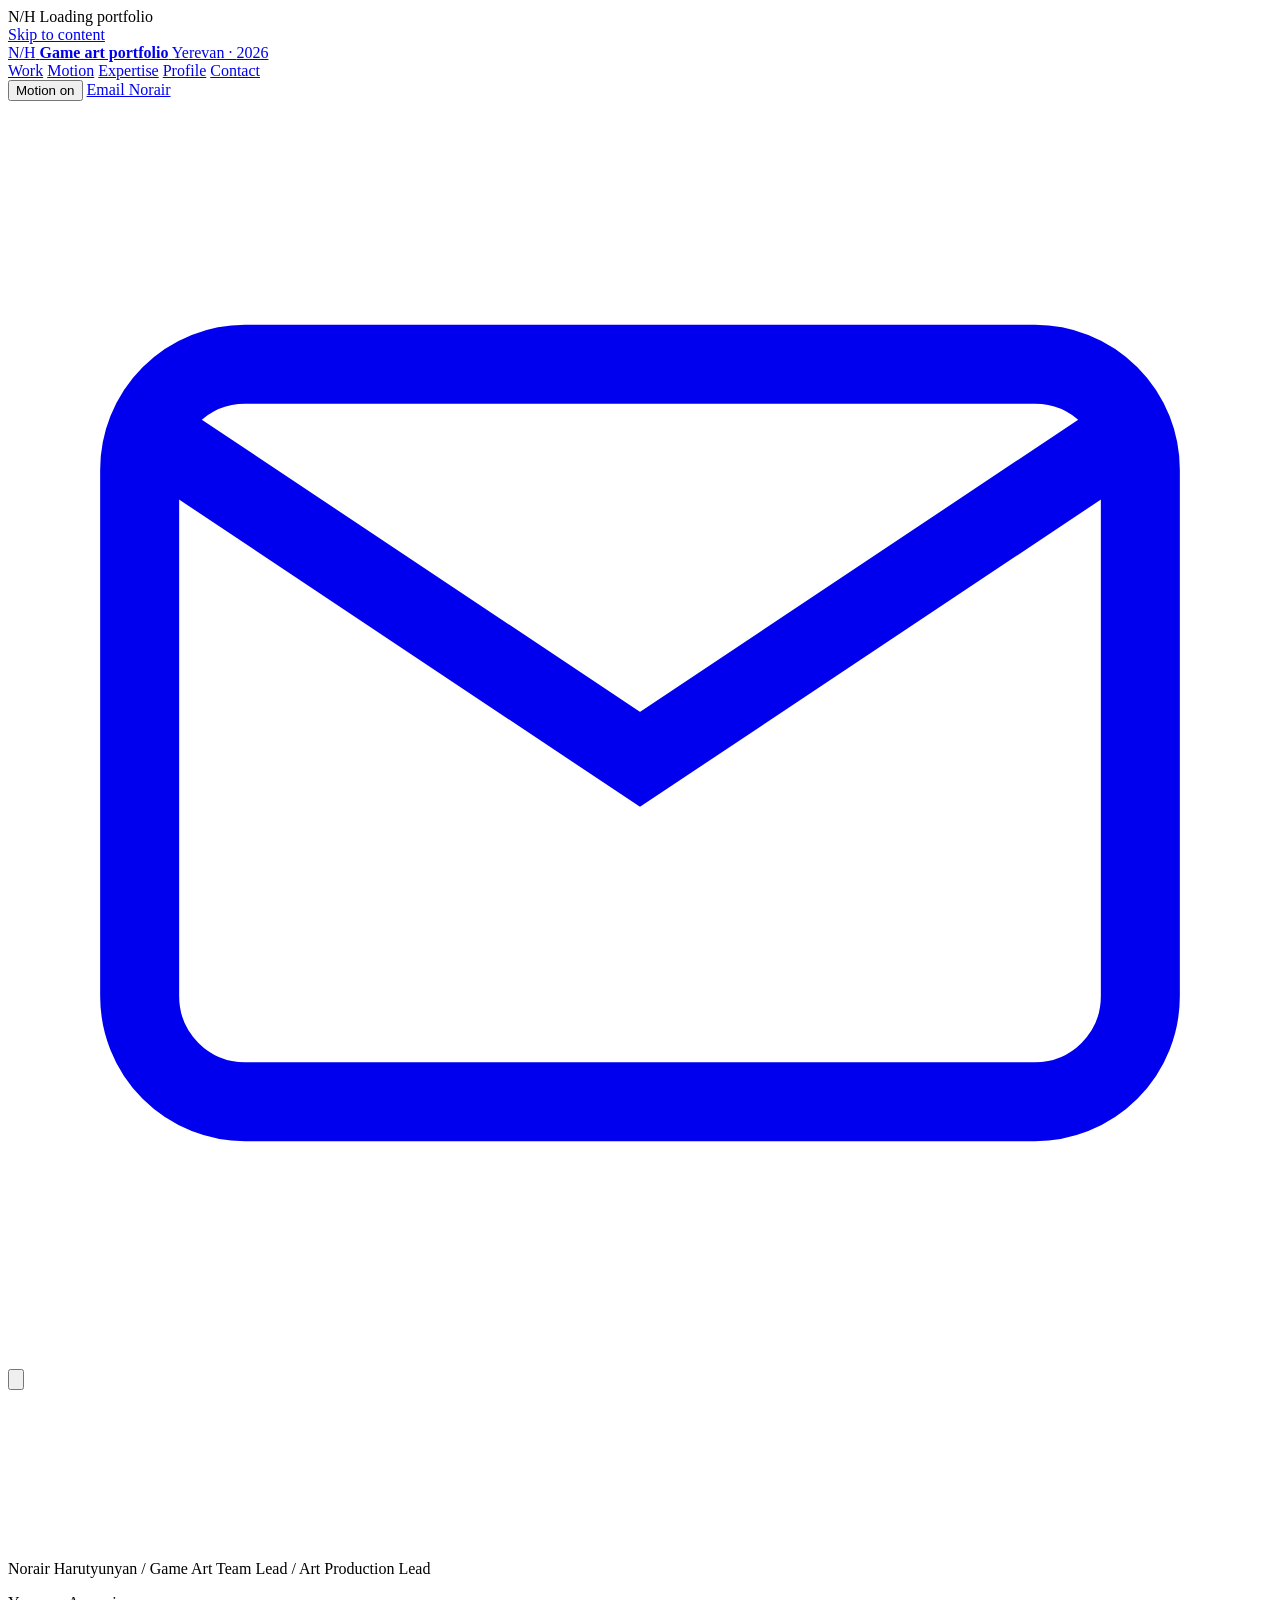
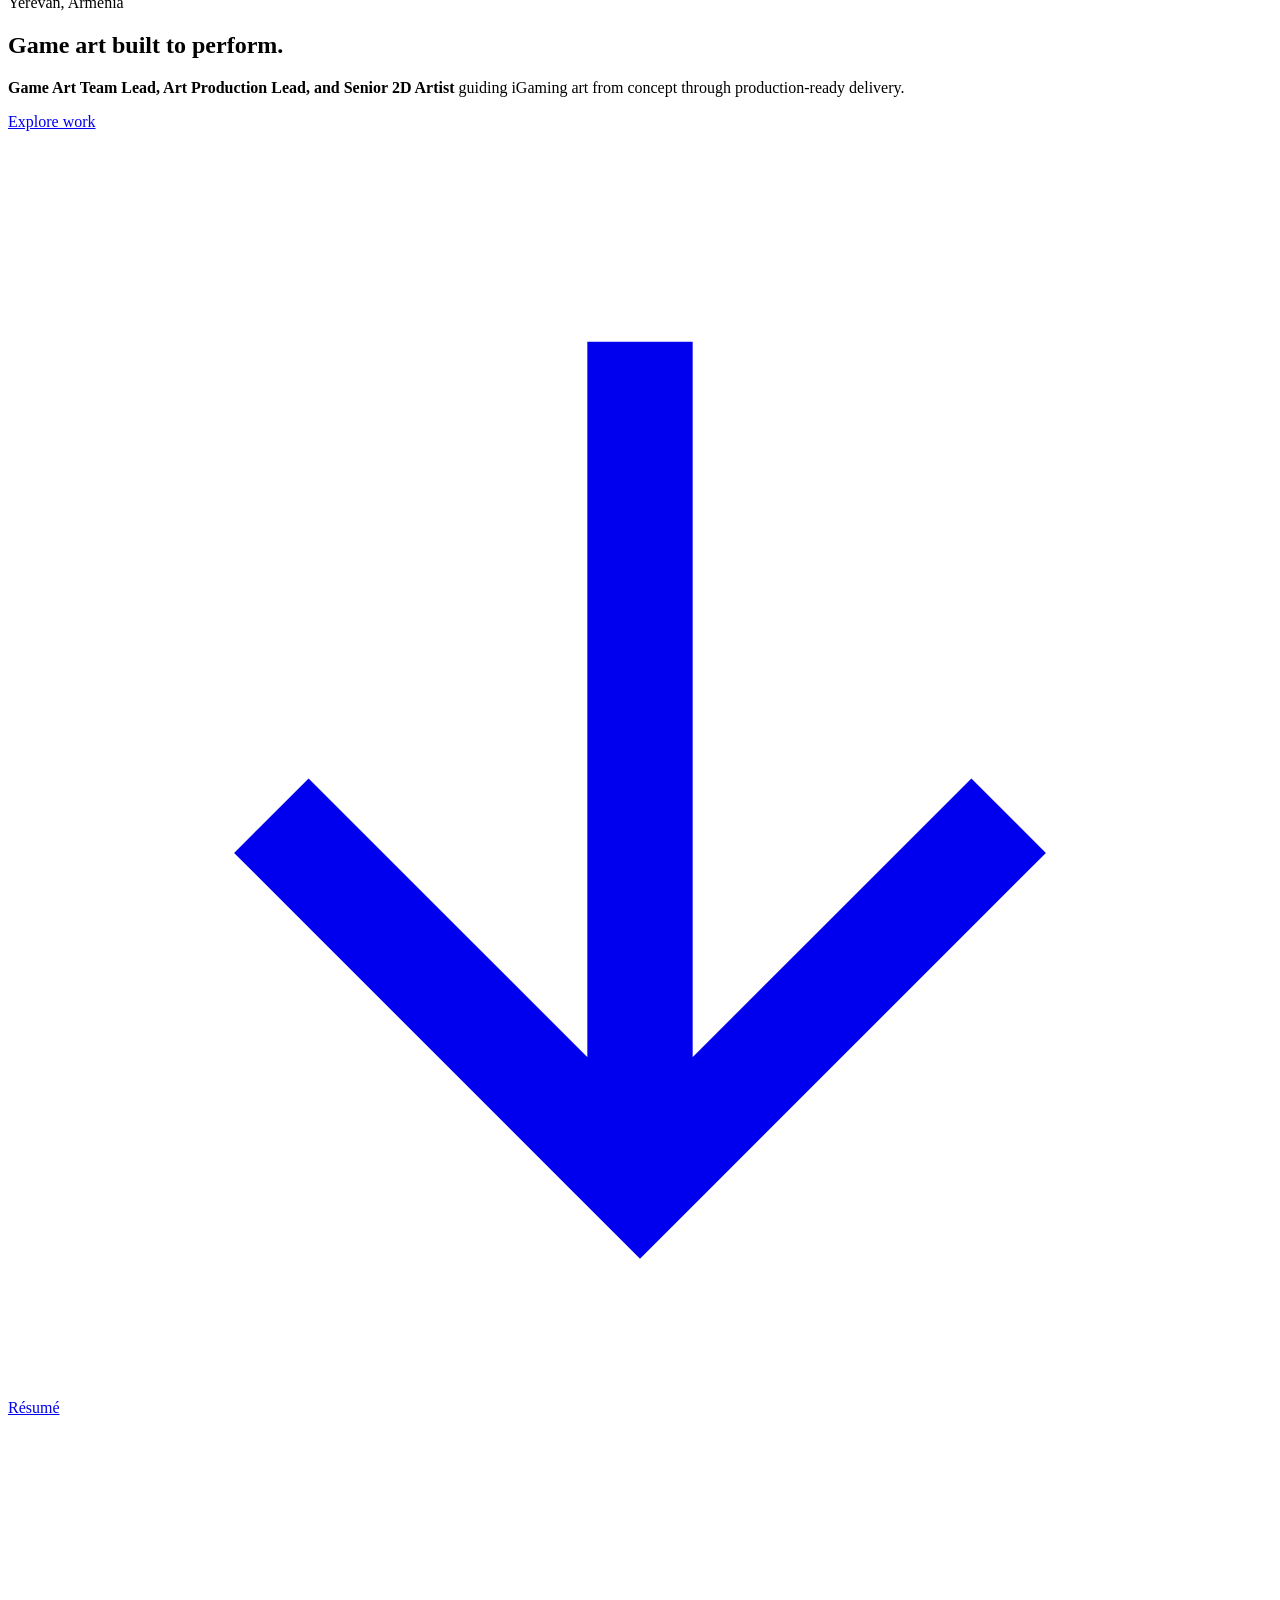
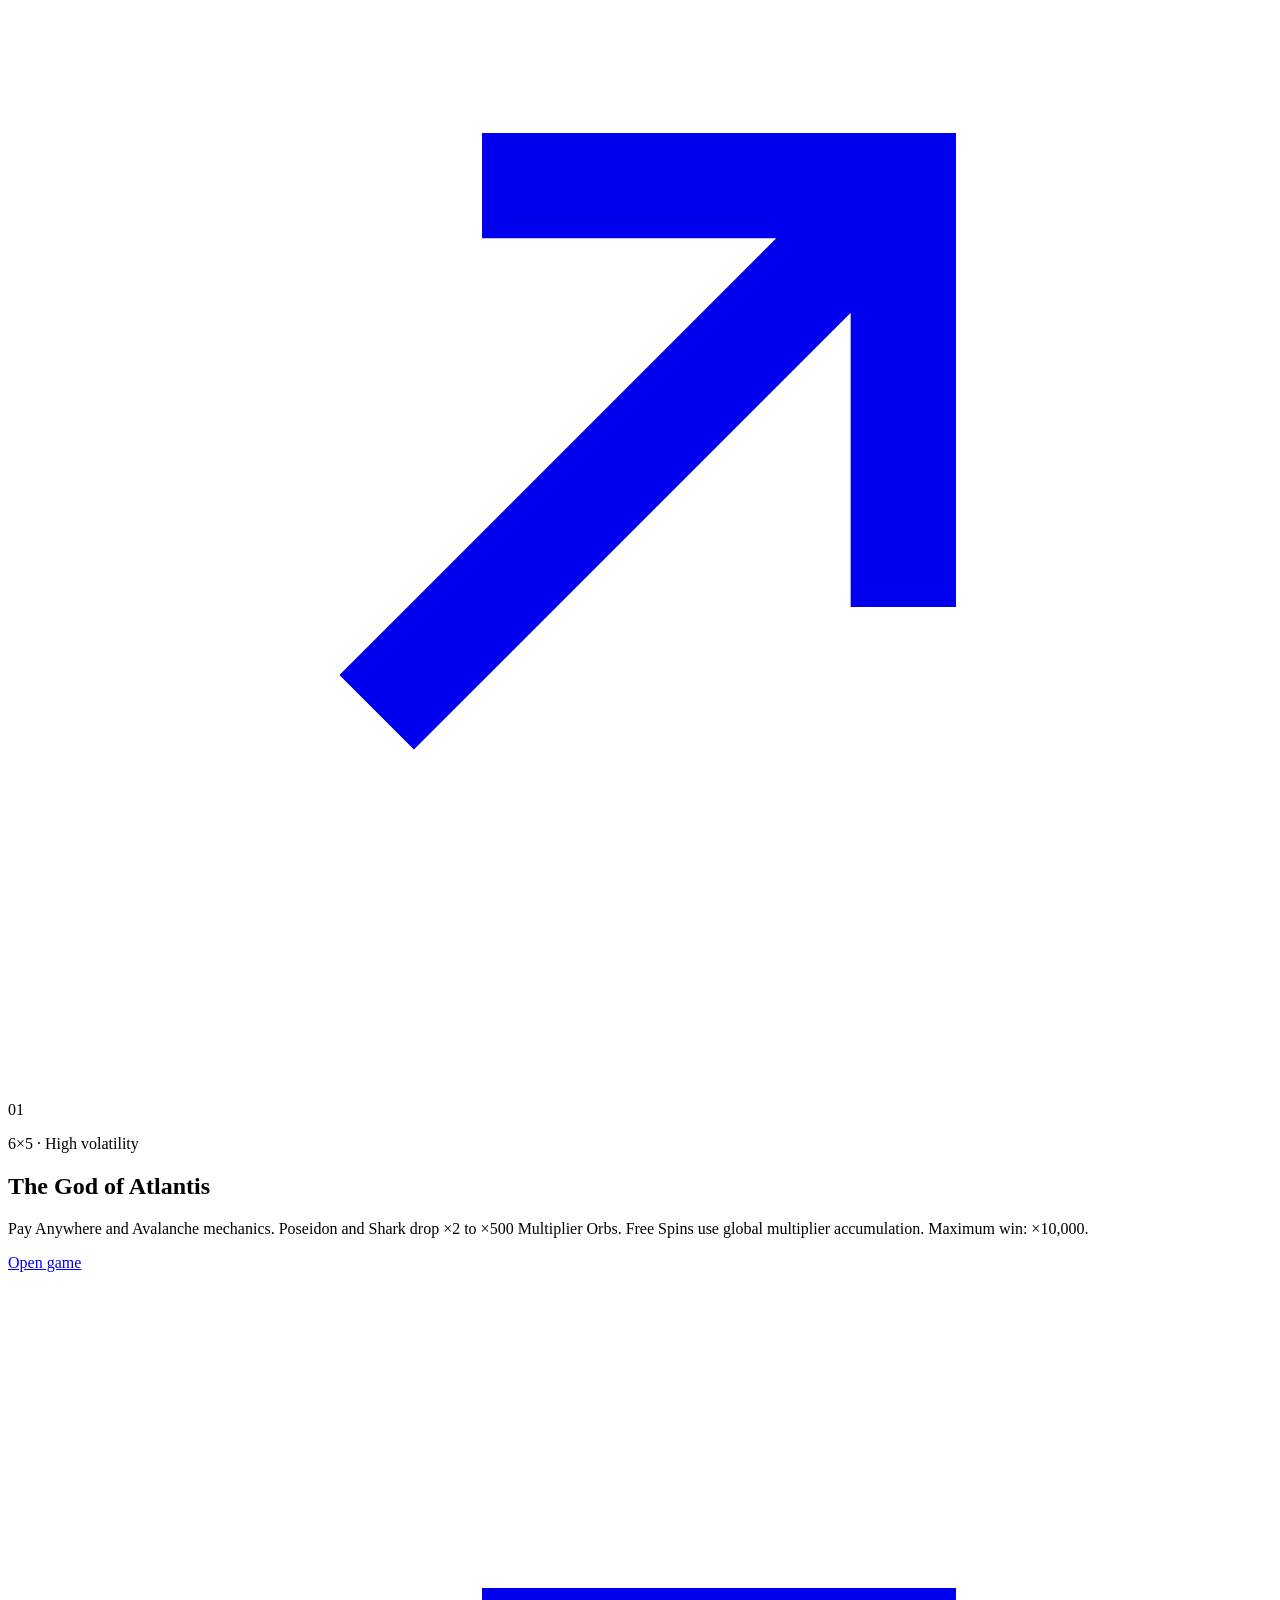
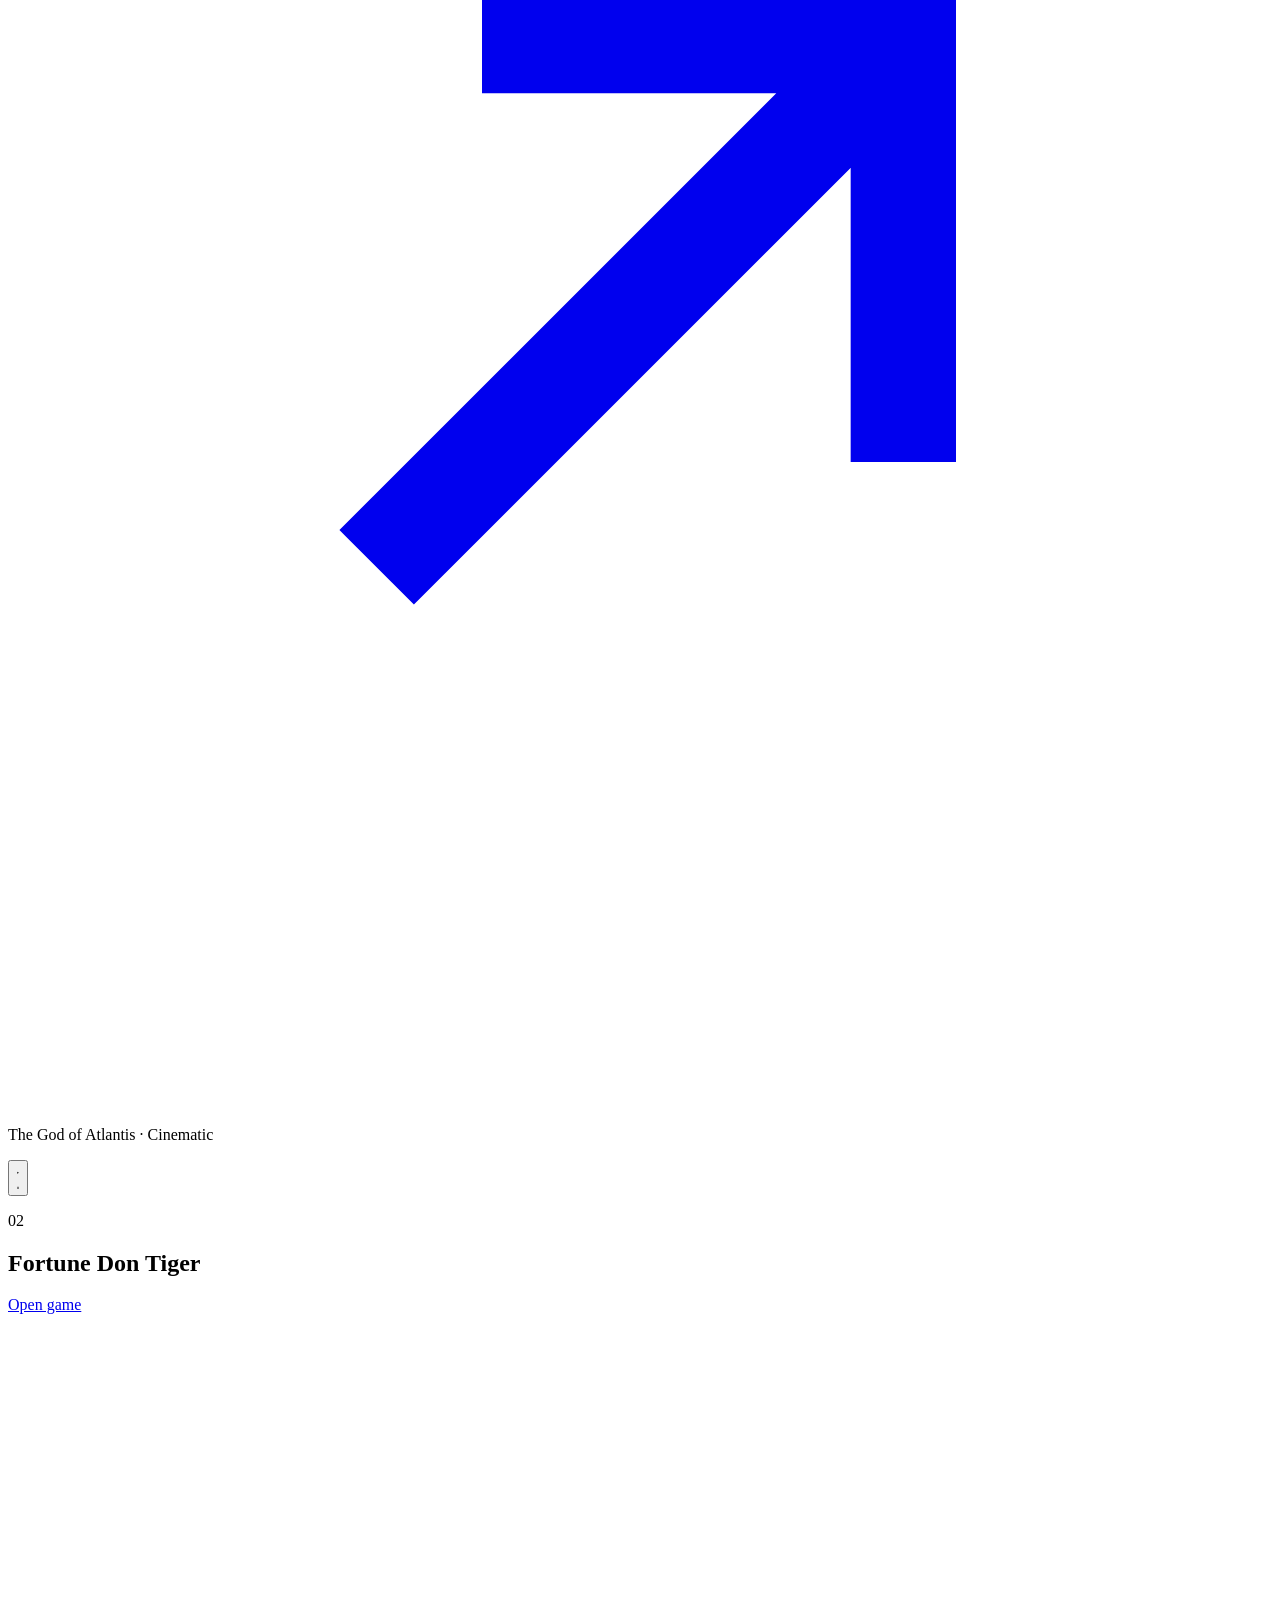
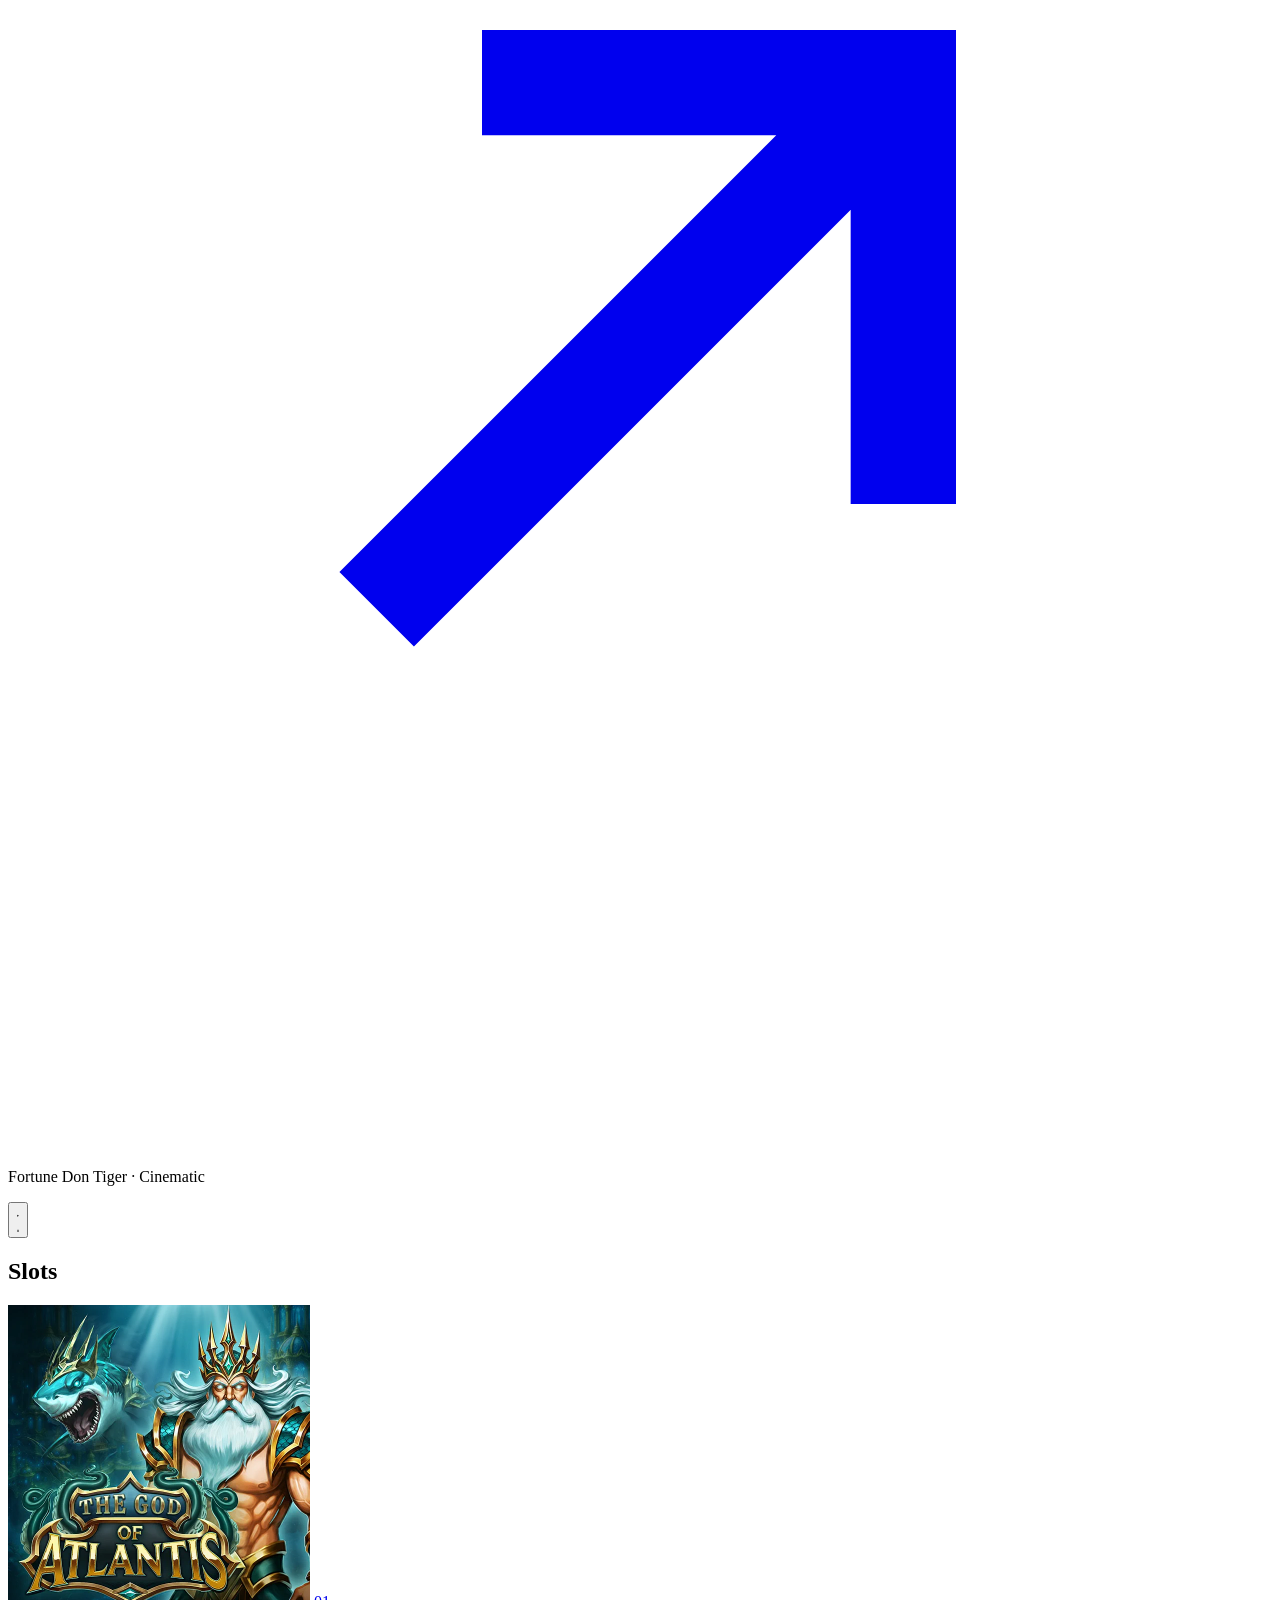
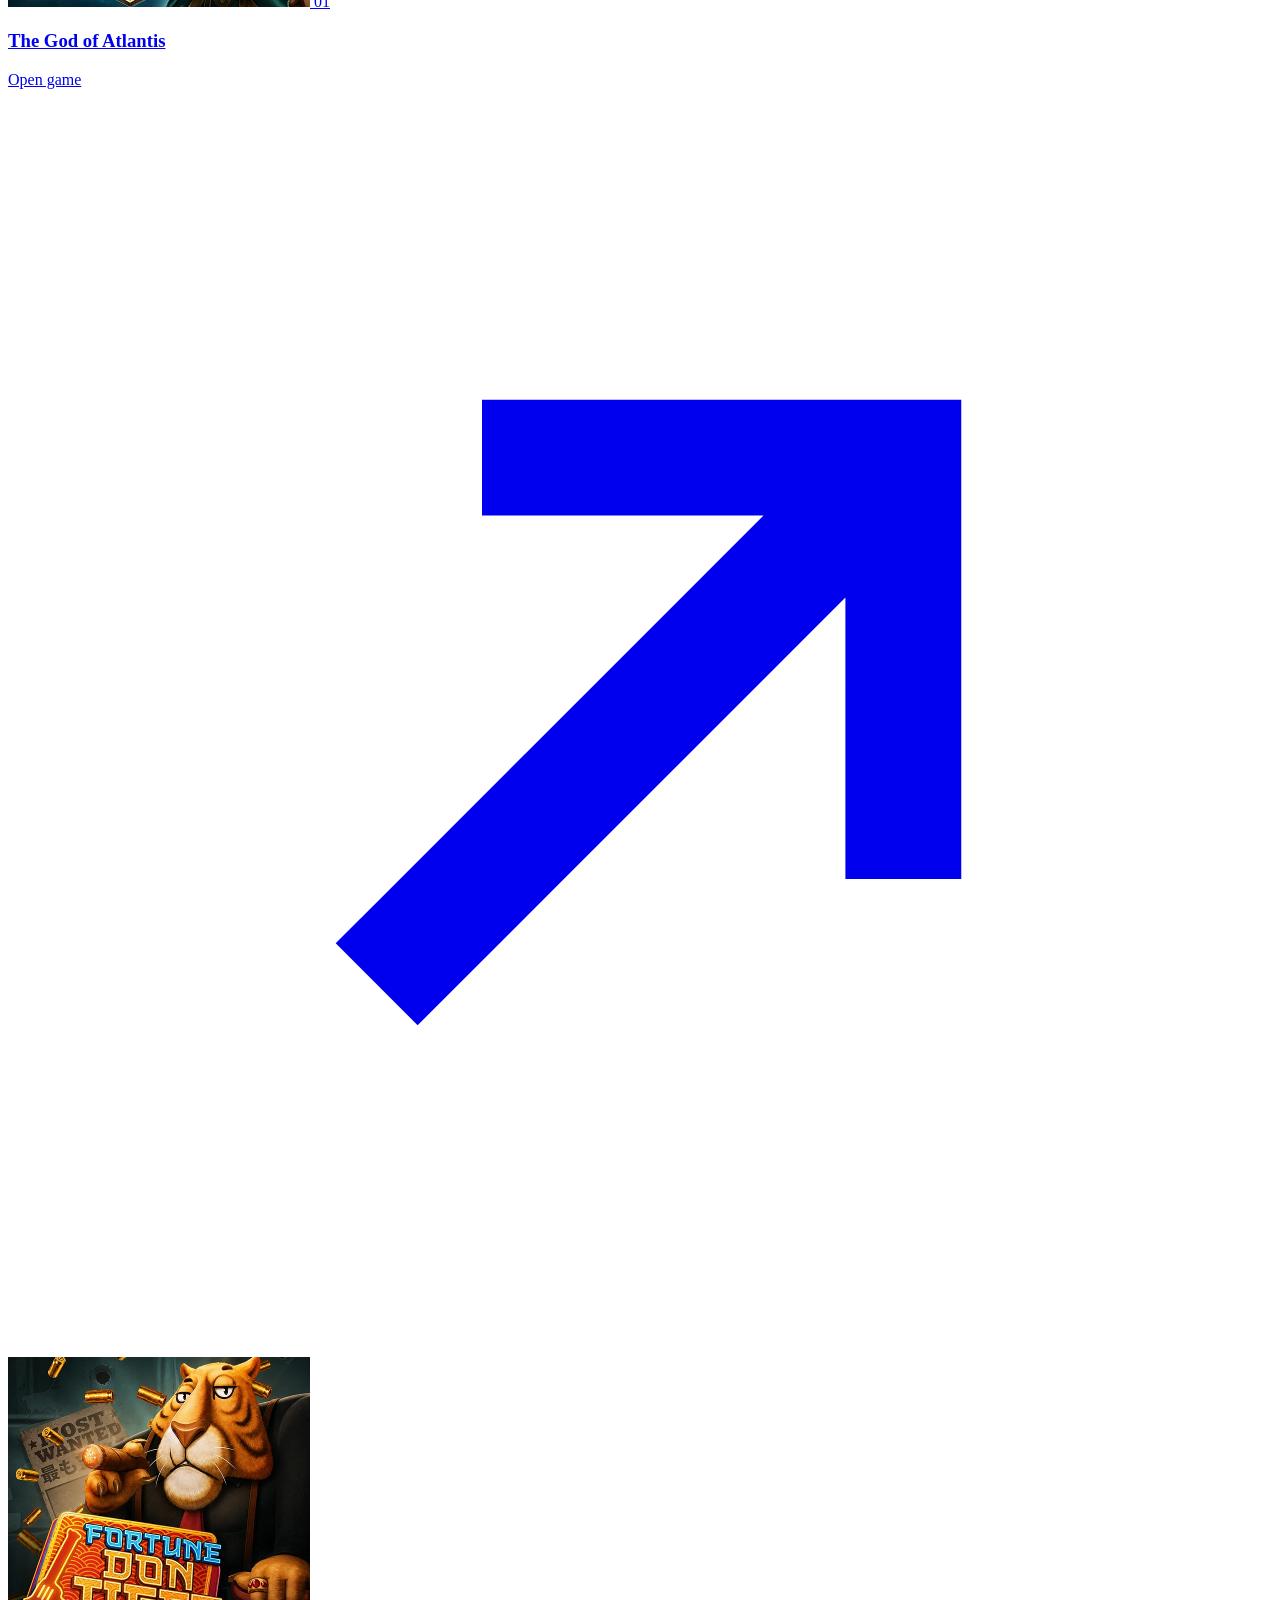
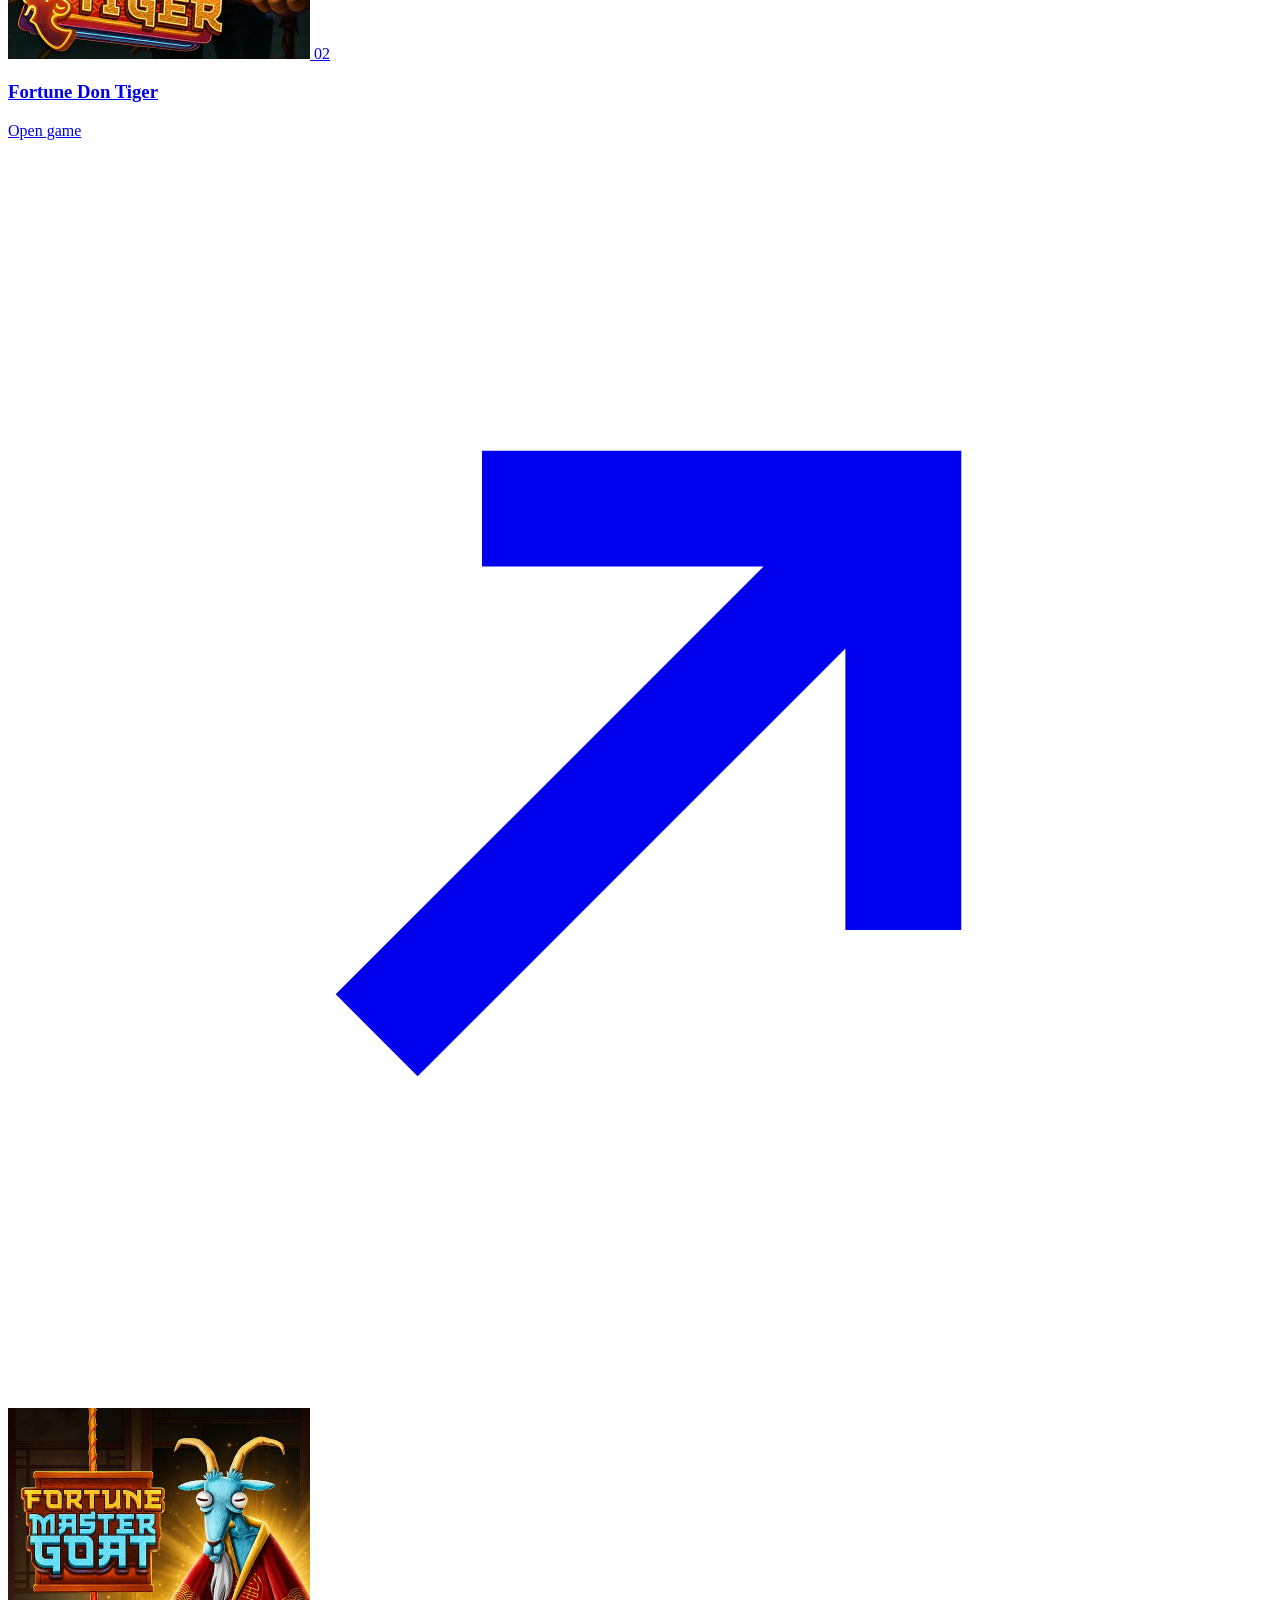
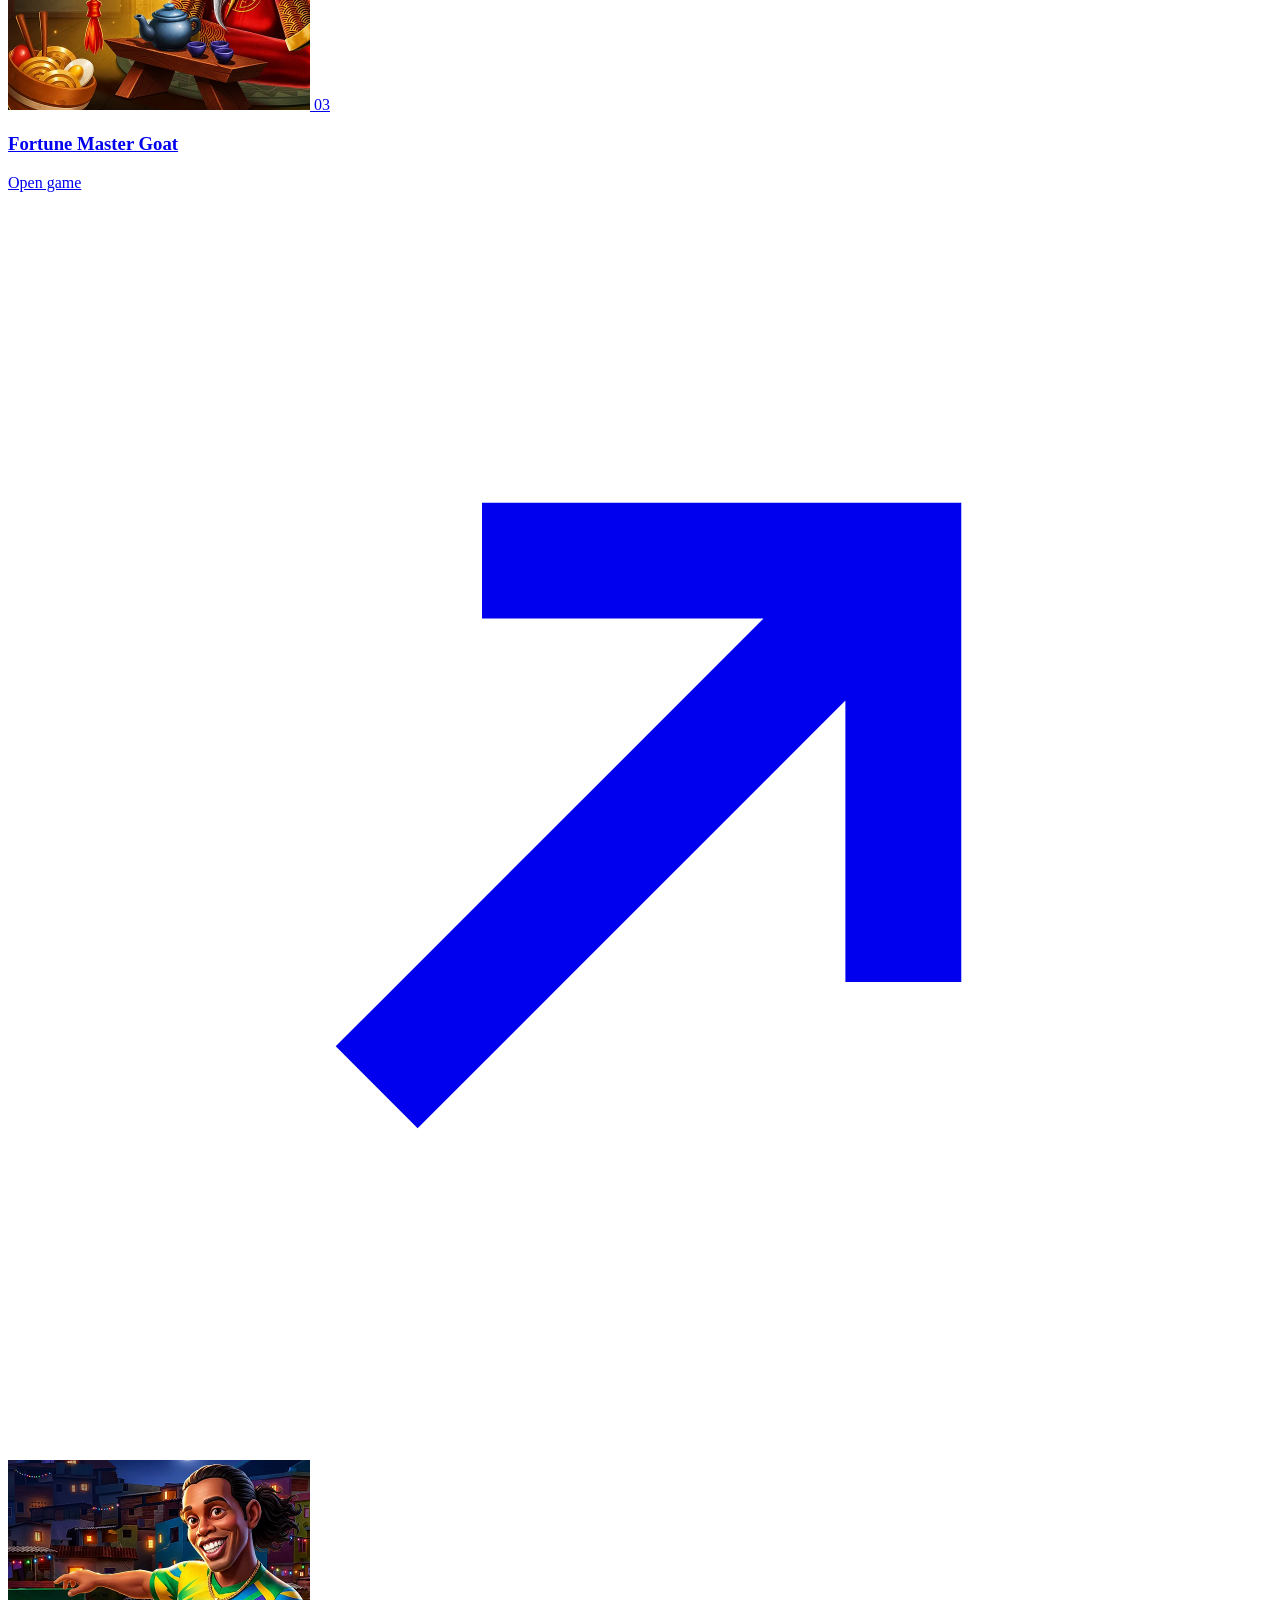
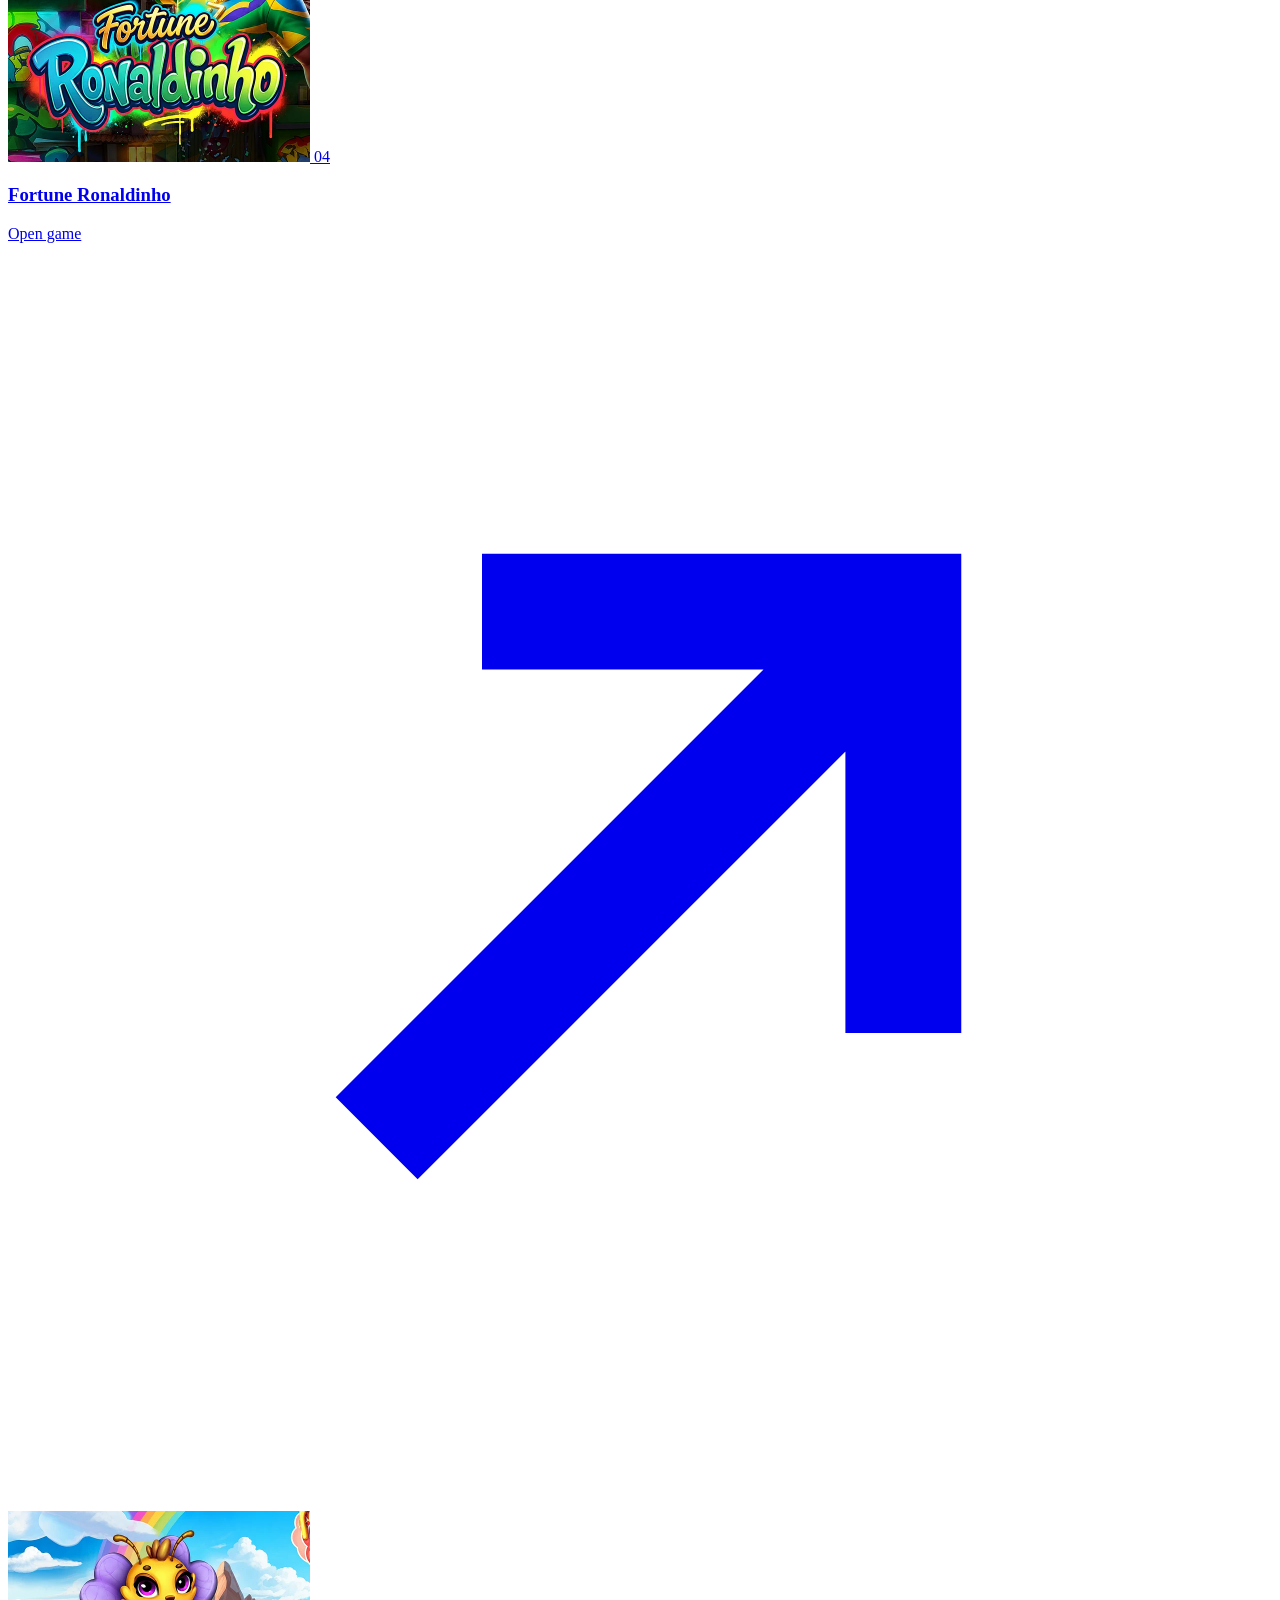
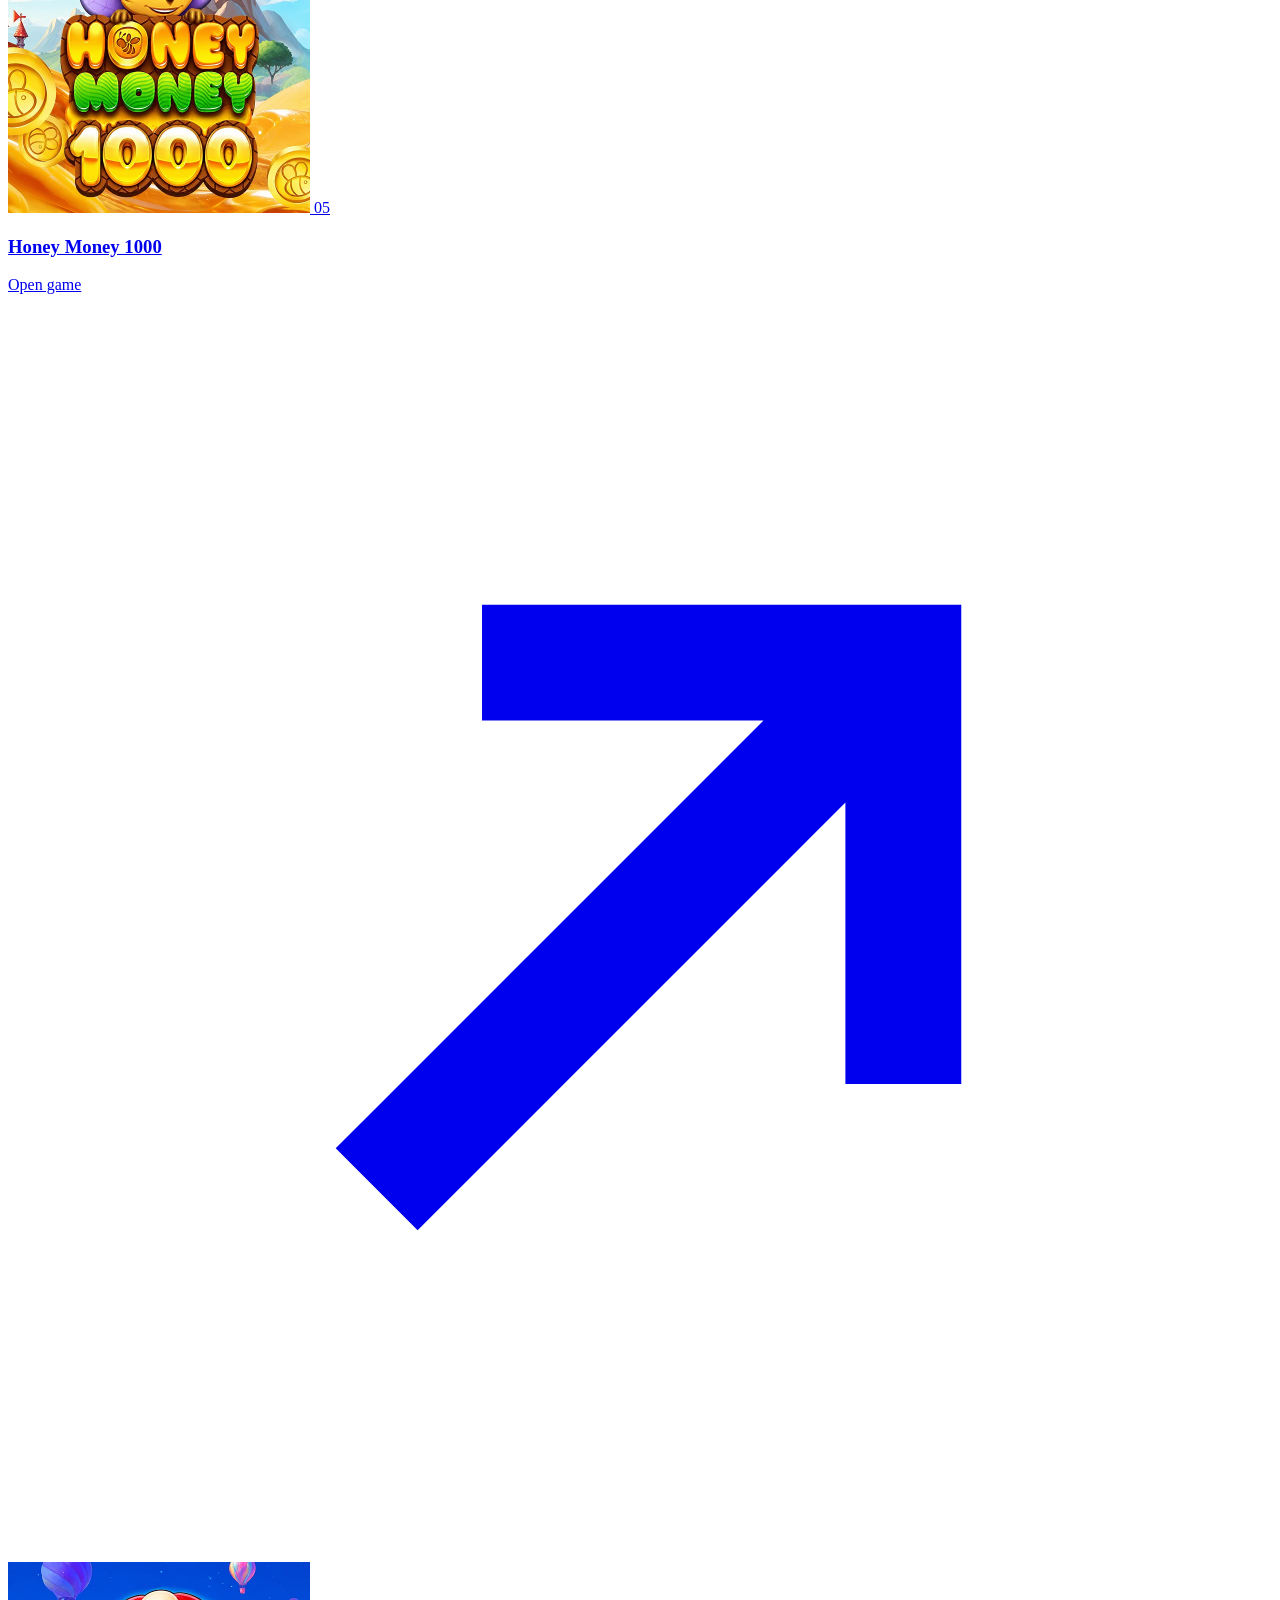
==== index.html @ 1e04afdb "Merge pull request #4 from EdgarHovsepyan/main Rebuild the game tiles from the 1254px masters" ====
<!doctype html>
<html lang="en">
<head>
<meta charset="utf-8">
<meta name="viewport" content="width=device-width, initial-scale=1, viewport-fit=cover">
<title>Norair Harutyunyan — iGaming Art Lead Portfolio</title>
<meta name="description" content="Selected iGaming projects by Norair Harutyunyan, Art Production Lead and Senior 2D Artist guiding game art from concept to production-ready release.">
<meta name="author" content="Norair Harutyunyan">
<meta name="theme-color" content="#050507">
<meta name="color-scheme" content="dark light">
<link rel="canonical" href="https://norohtn.github.io/Norair_Harutyunyan_Portfolio/">

<meta property="og:type" content="website">
<meta property="og:site_name" content="Norair Harutyunyan — Game Art Portfolio">
<meta property="og:title" content="Norair Harutyunyan — iGaming Art Lead Portfolio">
<meta property="og:description" content="Selected iGaming projects, motion work, and production leadership by Norair Harutyunyan.">
<meta property="og:url" content="https://norohtn.github.io/Norair_Harutyunyan_Portfolio/">
<meta property="og:locale" content="en_US">
<meta property="og:image" content="https://norohtn.github.io/Norair_Harutyunyan_Portfolio/og-cover.png">
<meta property="og:image:width" content="1200">
<meta property="og:image:height" content="630">
<meta property="og:image:alt" content="Norair Harutyunyan, Game Art Team Lead, Yerevan.">
<meta name="twitter:card" content="summary_large_image">
<meta name="twitter:title" content="Norair Harutyunyan — iGaming Art Lead Portfolio">
<meta name="twitter:description" content="Selected iGaming projects, motion work, and production leadership by Norair Harutyunyan.">
<meta name="twitter:image" content="https://norohtn.github.io/Norair_Harutyunyan_Portfolio/og-cover.png">

<link rel="icon" href="favicon.svg" type="image/svg+xml">
<link rel="icon" href="favicon.ico" sizes="any">
<link rel="apple-touch-icon" href="apple-touch-icon.png" sizes="180x180">

<link rel="preload" href="assets/fonts/syne-variable.woff2" as="font" type="font/woff2" crossorigin>
<link rel="preload" href="assets/fonts/manrope-variable.woff2" as="font" type="font/woff2" crossorigin>
<link rel="stylesheet" href="assets/css/site.css">

<script>document.documentElement.classList.add('js','is-booting')</script>

<script type="application/ld+json">
{
  "@context": "https://schema.org",
  "@type": "Person",
  "name": "Norair Harutyunyan",
  "jobTitle": "Game Art Team Lead, Art Production Lead, Senior 2D Artist",
  "email": "mailto:noroharutyunyan2@gmail.com",
  "telephone": "+374-99-80-20-90",
  "url": "https://norohtn.github.io/Norair_Harutyunyan_Portfolio/",
  "address": { "@type": "PostalAddress", "addressLocality": "Yerevan", "addressCountry": "AM" },
  "knowsAbout": ["Game art direction", "2D illustration", "iGaming slot art", "Art production pipeline", "Spine animation review"],
  "sameAs": ["https://www.linkedin.com/in/norair-harutyunyan-3118831b6", "https://t.me/Norair_777"]
}
</script>
</head>
<body>

<div class="boot" id="boot" role="presentation" aria-hidden="true">
  <span class="boot__mark">N/H</span>
  <span class="boot__track"><span class="boot__fill" id="boot-fill"></span></span>
  <span class="boot__txt">Loading portfolio</span>
</div>

<a class="skip" href="#main-content">Skip to content</a>
<div class="progress" role="presentation"></div>

<header class="site-head">
  <div class="wrap site-head__in">
    <a class="brand" href="#top">
      <span class="brand__mark" aria-hidden="true">N/H</span>
      <span class="brand__txt">
        <b>Game art portfolio</b>
        <span>Yerevan &middot; <span data-year>2026</span></span>
      </span>
    </a>

    <nav id="primary-nav" class="nav" aria-label="Primary">
      <a href="#work">Work</a>
      <a href="#motion">Motion</a>
      <a href="#expertise">Expertise</a>
      <a href="#profile">Profile</a>
      <a href="#contact">Contact</a>
    </nav>

    <div class="head-actions">
      <button type="button" class="motion-toggle" aria-pressed="true">
        <span class="motion-toggle__dot" aria-hidden="true"></span>
        <span data-label>Motion on</span>
      </button>
      <a class="mail-link" href="mailto:noroharutyunyan2@gmail.com">
        <span>Email Norair</span>
        <svg viewBox="0 0 24 24" fill="none" stroke="currentColor" stroke-width="1.5" aria-hidden="true"><rect x="2.5" y="5" width="19" height="14" rx="2"/><path d="m3 6.5 9 6 9-6"/></svg>
      </a>
      <button type="button" class="nav-burger" aria-expanded="false" aria-controls="primary-nav" aria-label="Open navigation">
        <svg viewBox="0 0 24 24" fill="none" stroke="currentColor" stroke-width="1.5" aria-hidden="true"><path d="M3 7h18M3 12h18M3 17h18"/></svg>
      </button>
    </div>
  </div>
</header>

<main id="main-content">

  <!-- ============ HERO ============ -->
  <section class="hero" id="top">
    <canvas class="hero__canvas" id="hero-gl" aria-hidden="true"></canvas>
    <div class="wrap">
      <div class="hero__top">
        <p class="eyebrow">Norair Harutyunyan / Game Art Team Lead / Art Production Lead</p>
        <p class="eyebrow hero__loc">Yerevan, Armenia</p>
      </div>

      <h1>
        <span>Game art</span>
        <span class="outline">built to</span>
        <span>perform.</span>
      </h1>

      <div class="hero__foot">
        <p class="hero__lead"><b>Game Art Team Lead, Art Production Lead, and Senior 2D Artist</b> guiding iGaming art from concept through production-ready delivery.</p>
        <div class="hero__cta">
          <a class="btn btn--primary" href="#work">
            Explore work
            <svg viewBox="0 0 24 24" fill="none" stroke="currentColor" stroke-width="2" aria-hidden="true"><path d="M12 4v16M5 13l7 7 7-7"/></svg>
          </a>
          <a class="btn" href="Norair_Harutyunyan_Resume.pdf" target="_blank" rel="noopener">
            Résumé
            <svg viewBox="0 0 24 24" fill="none" stroke="currentColor" stroke-width="2" aria-hidden="true"><path d="M7 17 17 7M9 7h8v8"/></svg>
          </a>
        </div>
      </div>
    </div>
  </section>

  <!-- ============ FEATURED 01 ============ -->
  <article class="featured">
    <div class="wrap featured__head reveal">
      <p class="featured__no">01</p>
      <div>
        <p class="featured__meta">6&times;5 &middot; High volatility</p>
        <h2 class="featured__title">The God of Atlantis</h2>
        <p class="featured__copy">Pay Anywhere and Avalanche mechanics. Poseidon and Shark drop &times;2 to &times;500 Multiplier Orbs. Free Spins use global multiplier accumulation. Maximum win: &times;10,000.</p>
      </div>
      <p class="featured__open">
        <a href="https://pg.pascalgaming.com/launcher/launch?launchToken=2dca8a36-9c63-4335-8fd3-9dc5393d263e&amp;returnPath=%2Flaunch%3FgameId%3D295%26mode%3Dreal%26partnerKey%3D9b0b0a92-f1a0-48e7-8fab-71b243140207%26culture%3Den%26token%3Dtoken_155" target="_blank" rel="noopener">
          Open game
          <svg viewBox="0 0 24 24" fill="none" stroke="currentColor" stroke-width="2" aria-hidden="true"><path d="M7 17 17 7M9 7h8v8"/></svg>
        </a>
      </p>
    </div>

    <div class="stage stage--cinema" data-video>
      <img class="stage__poster" src="media/atlantis-cinematic-poster.webp" alt="" aria-hidden="true" decoding="async">
      <video muted loop playsinline preload="none" disablepictureinpicture
             data-src="media/atlantis-cinematic.mp4"
             data-src-mobile="media/atlantis-cinematic-mobile.mp4"
             aria-label="The God of Atlantis game cinematic, silent loop."></video>
      <p class="stage__cap">The God of Atlantis &middot; Cinematic</p>
      <div class="stage__ctl">
        <button type="button" aria-label="Play this clip">
          <svg class="ico-play" viewBox="0 0 24 24" fill="currentColor" aria-hidden="true"><path d="M8 5.5v13l11-6.5z"/></svg>
          <svg class="ico-pause" viewBox="0 0 24 24" fill="currentColor" aria-hidden="true"><path d="M8 5h3v14H8zM13 5h3v14h-3z"/></svg>
        </button>
      </div>
    </div>
  </article>

  <!-- ============ FEATURED 02 ============ -->
  <article class="featured">
    <div class="wrap featured__head reveal">
      <p class="featured__no">02</p>
      <div>
        <h2 class="featured__title">Fortune Don Tiger</h2>
      </div>
      <p class="featured__open">
        <a href="https://pg.pascalgaming.com/launcher/launch?launchToken=3c7cf893-7ad0-4e12-adf5-9b1ae8ad7458&amp;returnPath=%2Flaunch%3FgameId%3D260%26mode%3Dreal%26partnerKey%3D9b0b0a92-f1a0-48e7-8fab-71b243140207%26culture%3Den%26token%3Dtoken_155" target="_blank" rel="noopener">
          Open game
          <svg viewBox="0 0 24 24" fill="none" stroke="currentColor" stroke-width="2" aria-hidden="true"><path d="M7 17 17 7M9 7h8v8"/></svg>
        </a>
      </p>
    </div>

    <div class="stage stage--wide" data-video>
      <img class="stage__poster" src="media/fortune-don-tiger-cinematic-poster.webp" alt="" aria-hidden="true" decoding="async">
      <video muted loop playsinline preload="none" disablepictureinpicture
             data-src="media/fortune-don-tiger-cinematic.mp4"
             data-src-mobile="media/fortune-don-tiger-cinematic-mobile.mp4"
             aria-label="Fortune Don Tiger game cinematic, silent loop."></video>
      <p class="stage__cap">Fortune Don Tiger &middot; Cinematic</p>
      <div class="stage__ctl">
        <button type="button" aria-label="Play this clip">
          <svg class="ico-play" viewBox="0 0 24 24" fill="currentColor" aria-hidden="true"><path d="M8 5.5v13l11-6.5z"/></svg>
          <svg class="ico-pause" viewBox="0 0 24 24" fill="currentColor" aria-hidden="true"><path d="M8 5h3v14H8zM13 5h3v14h-3z"/></svg>
        </button>
      </div>
    </div>
  </article>

  <!-- ============ WORK ============ -->
  <section class="section" id="work">
    <div class="wrap">
      <h2 class="group-label reveal">Slots</h2>
      <div class="grid">

        <a class="tile reveal" href="https://pg.pascalgaming.com/launcher/launch?launchToken=2dca8a36-9c63-4335-8fd3-9dc5393d263e&amp;returnPath=%2Flaunch%3FgameId%3D295%26mode%3Dreal%26partnerKey%3D9b0b0a92-f1a0-48e7-8fab-71b243140207%26culture%3Den%26token%3Dtoken_155" target="_blank" rel="noopener">
          <span class="tile__art"><picture><source type="image/webp" srcset="games/god-of-atlantis.webp 302w, games/god-of-atlantis@2x.webp 604w, games/god-of-atlantis@3x.webp 906w" sizes="(min-width:1504px) 476px, (min-width:1100px) 32vw, (min-width:560px) 47vw, 92vw"><img src="games/god-of-atlantis.png" alt="The God of Atlantis key art." width="302" height="302" loading="lazy" decoding="async"></picture></span>
          <span class="tile__bar"><span class="tile__name"><span class="tile__no">01</span><h3>The God of Atlantis</h3></span><span class="tile__go">Open game <svg viewBox="0 0 24 24" fill="none" stroke="currentColor" stroke-width="2.2" aria-hidden="true"><path d="M7 17 17 7M9 7h8v8"/></svg></span></span>
        </a>

        <a class="tile reveal" href="https://pg.pascalgaming.com/launcher/launch?launchToken=3c7cf893-7ad0-4e12-adf5-9b1ae8ad7458&amp;returnPath=%2Flaunch%3FgameId%3D260%26mode%3Dreal%26partnerKey%3D9b0b0a92-f1a0-48e7-8fab-71b243140207%26culture%3Den%26token%3Dtoken_155" target="_blank" rel="noopener">
          <span class="tile__art"><picture><source type="image/webp" srcset="games/fortune-don-tiger.webp 302w, games/fortune-don-tiger@2x.webp 604w, games/fortune-don-tiger@3x.webp 906w" sizes="(min-width:1504px) 476px, (min-width:1100px) 32vw, (min-width:560px) 47vw, 92vw"><img src="games/fortune-don-tiger.png" alt="Fortune Don Tiger key art." width="302" height="302" loading="lazy" decoding="async"></picture></span>
          <span class="tile__bar"><span class="tile__name"><span class="tile__no">02</span><h3>Fortune Don Tiger</h3></span><span class="tile__go">Open game <svg viewBox="0 0 24 24" fill="none" stroke="currentColor" stroke-width="2.2" aria-hidden="true"><path d="M7 17 17 7M9 7h8v8"/></svg></span></span>
        </a>

        <a class="tile reveal" href="https://pg.pascalgaming.com/launcher/launch?launchToken=59813006-e464-415d-afbe-656a80b45174&amp;returnPath=%2F%3FpartnerId%3D18746949%26currency%3DUSD%26lan%3Den%26gameId%3D278%26mode%3Dfun" target="_blank" rel="noopener">
          <span class="tile__art"><picture><source type="image/webp" srcset="games/fortune-master-goat.webp 302w, games/fortune-master-goat@2x.webp 604w, games/fortune-master-goat@3x.webp 906w" sizes="(min-width:1504px) 476px, (min-width:1100px) 32vw, (min-width:560px) 47vw, 92vw"><img src="games/fortune-master-goat.png" alt="Fortune Master Goat key art." width="302" height="302" loading="lazy" decoding="async"></picture></span>
          <span class="tile__bar"><span class="tile__name"><span class="tile__no">03</span><h3>Fortune Master Goat</h3></span><span class="tile__go">Open game <svg viewBox="0 0 24 24" fill="none" stroke="currentColor" stroke-width="2.2" aria-hidden="true"><path d="M7 17 17 7M9 7h8v8"/></svg></span></span>
        </a>

        <a class="tile reveal" href="https://pg.pascalgaming.com/launcher/launch?launchToken=ebd0d7f4-5aad-4307-80d9-d278f5f97860&amp;returnPath=%2Flaunch%3FgameId%3D357%26mode%3Dreal%26culture%3Den%26token%3Dtoken_155%26partnerKey%3D9b0b0a92-f1a0-48e7-8fab-71b243140207" target="_blank" rel="noopener">
          <span class="tile__art"><picture><source type="image/webp" srcset="games/fortune-ronaldinho.webp 302w, games/fortune-ronaldinho@2x.webp 604w, games/fortune-ronaldinho@3x.webp 906w" sizes="(min-width:1504px) 476px, (min-width:1100px) 32vw, (min-width:560px) 47vw, 92vw"><img src="games/fortune-ronaldinho.png" alt="Fortune Ronaldinho key art." width="302" height="302" loading="lazy" decoding="async"></picture></span>
          <span class="tile__bar"><span class="tile__name"><span class="tile__no">04</span><h3>Fortune Ronaldinho</h3></span><span class="tile__go">Open game <svg viewBox="0 0 24 24" fill="none" stroke="currentColor" stroke-width="2.2" aria-hidden="true"><path d="M7 17 17 7M9 7h8v8"/></svg></span></span>
        </a>

        <a class="tile reveal" href="https://pg.pascalgaming.com/launcher/launch?launchToken=349ddc27-1669-4830-bcb7-7b26f4dbe7b7&amp;returnPath=%2Flaunch%3FgameId%3D335%26mode%3Dreal%26partnerKey%3D9b0b0a92-f1a0-48e7-8fab-71b243140207%26culture%3Den%26token%3Dtoken_155" target="_blank" rel="noopener">
          <span class="tile__art"><picture><source type="image/webp" srcset="games/honey-money-1000.webp 302w, games/honey-money-1000@2x.webp 604w, games/honey-money-1000@3x.webp 906w" sizes="(min-width:1504px) 476px, (min-width:1100px) 32vw, (min-width:560px) 47vw, 92vw"><img src="games/honey-money-1000.png" alt="Honey Money 1000 key art." width="302" height="302" loading="lazy" decoding="async"></picture></span>
          <span class="tile__bar"><span class="tile__name"><span class="tile__no">05</span><h3>Honey Money 1000</h3></span><span class="tile__go">Open game <svg viewBox="0 0 24 24" fill="none" stroke="currentColor" stroke-width="2.2" aria-hidden="true"><path d="M7 17 17 7M9 7h8v8"/></svg></span></span>
        </a>

        <a class="tile reveal" href="https://pg.pascalgaming.com/launcher/launch?launchToken=70c29002-6545-4777-b4b0-b1ed75571099&amp;returnPath=%2Flaunch%3FgameId%3D314%26mode%3Dreal%26partnerKey%3D9b0b0a92-f1a0-48e7-8fab-71b243140207%26culture%3Den%26token%3Dtoken_155" target="_blank" rel="noopener">
          <span class="tile__art"><picture><source type="image/webp" srcset="games/sugar-balloon.webp 302w, games/sugar-balloon@2x.webp 604w, games/sugar-balloon@3x.webp 906w" sizes="(min-width:1504px) 476px, (min-width:1100px) 32vw, (min-width:560px) 47vw, 92vw"><img src="games/sugar-balloon.png" alt="Sugar Balloon key art." width="302" height="302" loading="lazy" decoding="async"></picture></span>
          <span class="tile__bar"><span class="tile__name"><span class="tile__no">06</span><h3>Sugar Balloon</h3></span><span class="tile__go">Open game <svg viewBox="0 0 24 24" fill="none" stroke="currentColor" stroke-width="2.2" aria-hidden="true"><path d="M7 17 17 7M9 7h8v8"/></svg></span></span>
        </a>

        <a class="tile reveal" href="https://www.pascalgaming.com/games/book-of-the-sun" target="_blank" rel="noopener">
          <span class="tile__art"><picture><source type="image/webp" srcset="games/book-of-the-sun.webp 302w, games/book-of-the-sun@2x.webp 604w, games/book-of-the-sun@3x.webp 906w" sizes="(min-width:1504px) 476px, (min-width:1100px) 32vw, (min-width:560px) 47vw, 92vw"><img src="games/book-of-the-sun.png" alt="Book of the Sun key art." width="302" height="302" loading="lazy" decoding="async"></picture></span>
          <span class="tile__bar"><span class="tile__name"><span class="tile__no">07</span><h3>Book of the Sun</h3></span><span class="tile__go">Open game <svg viewBox="0 0 24 24" fill="none" stroke="currentColor" stroke-width="2.2" aria-hidden="true"><path d="M7 17 17 7M9 7h8v8"/></svg></span></span>
        </a>

        <a class="tile reveal" href="https://pg.pascalgaming.com/launcher/launch?launchToken=4b8e79c4-0a95-415e-802a-ea2cdbcf8534&amp;returnPath=%2Flaunch%3FgameId%3D331%26mode%3Dreal%26partnerKey%3D9b0b0a92-f1a0-48e7-8fab-71b243140207%26culture%3Den%26token%3Dtoken_155" target="_blank" rel="noopener">
          <span class="tile__art"><picture><source type="image/webp" srcset="games/juicy-storm-1000.webp 302w, games/juicy-storm-1000@2x.webp 604w, games/juicy-storm-1000@3x.webp 906w" sizes="(min-width:1504px) 476px, (min-width:1100px) 32vw, (min-width:560px) 47vw, 92vw"><img src="games/juicy-storm-1000.png" alt="Juicy Storm 1000 key art." width="302" height="302" loading="lazy" decoding="async"></picture></span>
          <span class="tile__bar"><span class="tile__name"><span class="tile__no">08</span><h3>Juicy Storm 1000</h3></span><span class="tile__go">Open game <svg viewBox="0 0 24 24" fill="none" stroke="currentColor" stroke-width="2.2" aria-hidden="true"><path d="M7 17 17 7M9 7h8v8"/></svg></span></span>
        </a>

        <a class="tile reveal" href="https://pg.pascalgaming.com/launcher/launch?launchToken=330aa74b-3ec8-4ba4-8442-08a979bd10ee&amp;returnPath=%2Flaunch%3FgameId%3D126%26mode%3Dreal%26partnerKey%3D9b0b0a92-f1a0-48e7-8fab-71b243140207%26culture%3Den%26token%3Dtoken_155" target="_blank" rel="noopener">
          <span class="tile__art"><picture><source type="image/webp" srcset="games/victory-coins.webp 302w, games/victory-coins@2x.webp 604w, games/victory-coins@3x.webp 906w" sizes="(min-width:1504px) 476px, (min-width:1100px) 32vw, (min-width:560px) 47vw, 92vw"><img src="games/victory-coins.png" alt="Victory Coins key art." width="302" height="302" loading="lazy" decoding="async"></picture></span>
          <span class="tile__bar"><span class="tile__name"><span class="tile__no">09</span><h3>Victory Coins</h3></span><span class="tile__go">Open game <svg viewBox="0 0 24 24" fill="none" stroke="currentColor" stroke-width="2.2" aria-hidden="true"><path d="M7 17 17 7M9 7h8v8"/></svg></span></span>
        </a>

        <a class="tile reveal" href="https://pg.pascalgaming.com/launcher/launch?launchToken=4acb7aa2-6fee-4621-9c3d-4bdfb42f0329&amp;returnPath=%2Flaunch%3FgameId%3D210%26mode%3Dreal%26partnerKey%3D9b0b0a92-f1a0-48e7-8fab-71b243140207%26culture%3Den%26token%3Dtoken_155" target="_blank" rel="noopener">
          <span class="tile__art"><picture><source type="image/webp" srcset="games/golden-tree-100.webp 302w, games/golden-tree-100@2x.webp 604w, games/golden-tree-100@3x.webp 906w" sizes="(min-width:1504px) 476px, (min-width:1100px) 32vw, (min-width:560px) 47vw, 92vw"><img src="games/golden-tree-100.png" alt="Golden Tree 100 Buy Bonus key art." width="302" height="302" loading="lazy" decoding="async"></picture></span>
          <span class="tile__bar"><span class="tile__name"><span class="tile__no">10</span><h3>Golden Tree 100: Buy Bonus</h3></span><span class="tile__go">Open game <svg viewBox="0 0 24 24" fill="none" stroke="currentColor" stroke-width="2.2" aria-hidden="true"><path d="M7 17 17 7M9 7h8v8"/></svg></span></span>
        </a>

        <a class="tile reveal" href="https://pg.pascalgaming.com/launcher/launch?launchToken=362e514a-1587-4bf6-9a42-a6b8f26c28e3&amp;returnPath=%2Flaunch%3FgameId%3D232%26mode%3Dreal%26partnerKey%3D9b0b0a92-f1a0-48e7-8fab-71b243140207%26culture%3Den%26token%3Dtoken_155" target="_blank" rel="noopener">
          <span class="tile__art"><picture><source type="image/webp" srcset="games/flaming-heart.webp 302w, games/flaming-heart@2x.webp 604w, games/flaming-heart@3x.webp 906w" sizes="(min-width:1504px) 476px, (min-width:1100px) 32vw, (min-width:560px) 47vw, 92vw"><img src="games/flaming-heart.png" alt="Flaming Heart key art." width="302" height="302" loading="lazy" decoding="async"></picture></span>
          <span class="tile__bar"><span class="tile__name"><span class="tile__no">11</span><h3>Flaming Heart</h3></span><span class="tile__go">Open game <svg viewBox="0 0 24 24" fill="none" stroke="currentColor" stroke-width="2.2" aria-hidden="true"><path d="M7 17 17 7M9 7h8v8"/></svg></span></span>
        </a>

      </div>

      <h2 class="group-label reveal">Bet-on Games</h2>
      <div class="grid">

        <a class="tile reveal" href="https://pg.pascalgaming.com/launcher/launch?launchToken=c54d6251-71c1-48c9-9a06-50c1ba287a4c&amp;returnPath=%2Flaunch%3FgameId%3D343%26mode%3Dreal%26culture%3Den%26token%3Dtoken_155%26partnerKey%3D9b0b0a92-f1a0-48e7-8fab-71b243140207" target="_blank" rel="noopener">
          <span class="tile__art"><picture><source type="image/webp" srcset="games/chicken-revenge.webp 302w, games/chicken-revenge@2x.webp 604w, games/chicken-revenge@3x.webp 906w" sizes="(min-width:1504px) 476px, (min-width:1100px) 32vw, (min-width:560px) 47vw, 92vw"><img src="games/chicken-revenge.png" alt="Chicken Revenge key art." width="302" height="302" loading="lazy" decoding="async"></picture></span>
          <span class="tile__bar"><span class="tile__name"><span class="tile__no">12</span><h3>Chicken Revenge</h3></span><span class="tile__go">Open game <svg viewBox="0 0 24 24" fill="none" stroke="currentColor" stroke-width="2.2" aria-hidden="true"><path d="M7 17 17 7M9 7h8v8"/></svg></span></span>
        </a>

        <a class="tile reveal" href="https://pg.pascalgaming.com/launcher/launch?launchToken=f8943869-0465-4387-8401-e4aefa5394da&amp;returnPath=%2Flaunch%3FgameId%3D190%26mode%3Dreal%26partnerKey%3D9b0b0a92-f1a0-48e7-8fab-71b243140207%26culture%3Den%26token%3Dtoken_155" target="_blank" rel="noopener">
          <span class="tile__art"><picture><source type="image/webp" srcset="games/mega-plinko.webp 302w, games/mega-plinko@2x.webp 604w, games/mega-plinko@3x.webp 906w" sizes="(min-width:1504px) 476px, (min-width:1100px) 32vw, (min-width:560px) 47vw, 92vw"><img src="games/mega-plinko.png" alt="Mega Plinko key art." width="302" height="302" loading="lazy" decoding="async"></picture></span>
          <span class="tile__bar"><span class="tile__name"><span class="tile__no">13</span><h3>Mega Plinko</h3></span><span class="tile__go">Open game <svg viewBox="0 0 24 24" fill="none" stroke="currentColor" stroke-width="2.2" aria-hidden="true"><path d="M7 17 17 7M9 7h8v8"/></svg></span></span>
        </a>

        <a class="tile reveal" href="https://pg.pascalgaming.com/launcher/launch?launchToken=f2fd8195-c244-4873-bdb8-e16d428ad631&amp;returnPath=%2Flaunch%3FgameId%3D350%26mode%3Dreal%26culture%3Den%26token%3Dtoken_155%26partnerKey%3D9b0b0a92-f1a0-48e7-8fab-71b243140207" target="_blank" rel="noopener">
          <span class="tile__art"><picture><source type="image/webp" srcset="games/avinho-r10.webp 302w, games/avinho-r10@2x.webp 604w, games/avinho-r10@3x.webp 906w" sizes="(min-width:1504px) 476px, (min-width:1100px) 32vw, (min-width:560px) 47vw, 92vw"><img src="games/avinho-r10.png" alt="Avinho R10 key art." width="302" height="302" loading="lazy" decoding="async"></picture></span>
          <span class="tile__bar"><span class="tile__name"><span class="tile__no">14</span><h3>Avinho R10</h3></span><span class="tile__go">Open game <svg viewBox="0 0 24 24" fill="none" stroke="currentColor" stroke-width="2.2" aria-hidden="true"><path d="M7 17 17 7M9 7h8v8"/></svg></span></span>
        </a>

        <a class="tile reveal" href="https://www.pascalgaming.com/games/gates-of-power" target="_blank" rel="noopener">
          <span class="tile__art"><picture><source type="image/webp" srcset="games/gates-of-power.webp 302w, games/gates-of-power@2x.webp 604w, games/gates-of-power@3x.webp 906w" sizes="(min-width:1504px) 476px, (min-width:1100px) 32vw, (min-width:560px) 47vw, 92vw"><img src="games/gates-of-power.png" alt="Gates of Power key art." width="302" height="302" loading="lazy" decoding="async"></picture></span>
          <span class="tile__bar"><span class="tile__name"><span class="tile__no">15</span><h3>Gates of Power</h3></span><span class="tile__go">Open game <svg viewBox="0 0 24 24" fill="none" stroke="currentColor" stroke-width="2.2" aria-hidden="true"><path d="M7 17 17 7M9 7h8v8"/></svg></span></span>
        </a>

        <a class="tile reveal" href="https://www.pascalgaming.com/games/jack-and-cheeky-duck-2" target="_blank" rel="noopener">
          <span class="tile__art"><picture><source type="image/webp" srcset="games/jack-and-cheeky-duck.webp 302w, games/jack-and-cheeky-duck@2x.webp 604w, games/jack-and-cheeky-duck@3x.webp 906w" sizes="(min-width:1504px) 476px, (min-width:1100px) 32vw, (min-width:560px) 47vw, 92vw"><img src="games/jack-and-cheeky-duck.png" alt="Jack and Cheeky Duck key art." width="302" height="302" loading="lazy" decoding="async"></picture></span>
          <span class="tile__bar"><span class="tile__name"><span class="tile__no">16</span><h3>Jack and Cheeky Duck</h3></span><span class="tile__go">Open game <svg viewBox="0 0 24 24" fill="none" stroke="currentColor" stroke-width="2.2" aria-hidden="true"><path d="M7 17 17 7M9 7h8v8"/></svg></span></span>
        </a>

        <a class="tile reveal" href="https://pg.pascalgaming.com/launcher/launch?launchToken=18a86216-d8ed-47cb-8fc3-b6210629684d&amp;returnPath=%2Flaunch%3FgameId%3D50%26mode%3Dreal%26partnerKey%3D9b0b0a92-f1a0-48e7-8fab-71b243140207%26culture%3Den%26token%3Dtoken_155" target="_blank" rel="noopener">
          <span class="tile__art"><picture><source type="image/webp" srcset="games/drift.webp 302w, games/drift@2x.webp 604w, games/drift@3x.webp 906w" sizes="(min-width:1504px) 476px, (min-width:1100px) 32vw, (min-width:560px) 47vw, 92vw"><img src="games/drift.png" alt="Drift key art." width="302" height="302" loading="lazy" decoding="async"></picture></span>
          <span class="tile__bar"><span class="tile__name"><span class="tile__no">17</span><h3>Drift</h3></span><span class="tile__go">Open game <svg viewBox="0 0 24 24" fill="none" stroke="currentColor" stroke-width="2.2" aria-hidden="true"><path d="M7 17 17 7M9 7h8v8"/></svg></span></span>
        </a>

        <a class="tile reveal" href="https://pg.pascalgaming.com/launcher/launch?launchToken=1cf060a8-f606-4568-83a3-aff2f5c42f82&amp;returnPath=%2Flaunch%3FgameId%3D203%26mode%3Dreal%26partnerKey%3D9b0b0a92-f1a0-48e7-8fab-71b243140207%26culture%3Den%26token%3Dtoken_155" target="_blank" rel="noopener">
          <span class="tile__art"><picture><source type="image/webp" srcset="games/aviabet.webp 302w, games/aviabet@2x.webp 604w, games/aviabet@3x.webp 906w" sizes="(min-width:1504px) 476px, (min-width:1100px) 32vw, (min-width:560px) 47vw, 92vw"><img src="games/aviabet.png" alt="AviaBET key art." width="302" height="302" loading="lazy" decoding="async"></picture></span>
          <span class="tile__bar"><span class="tile__name"><span class="tile__no">18</span><h3>AviaBET</h3></span><span class="tile__go">Open game <svg viewBox="0 0 24 24" fill="none" stroke="currentColor" stroke-width="2.2" aria-hidden="true"><path d="M7 17 17 7M9 7h8v8"/></svg></span></span>
        </a>

        <a class="tile reveal" href="https://pg.pascalgaming.com/launcher/launch?launchToken=9e49ad19-48b5-4006-bff8-63d450778089&amp;returnPath=%2Flaunch%3FgameId%3D238%26mode%3Dreal%26partnerKey%3D9b0b0a92-f1a0-48e7-8fab-71b243140207%26culture%3Den%26token%3Dtoken_155" target="_blank" rel="noopener">
          <span class="tile__art"><picture><source type="image/webp" srcset="games/chart-x.webp 302w, games/chart-x@2x.webp 604w, games/chart-x@3x.webp 906w" sizes="(min-width:1504px) 476px, (min-width:1100px) 32vw, (min-width:560px) 47vw, 92vw"><img src="games/chart-x.png" alt="ChartX key art." width="302" height="302" loading="lazy" decoding="async"></picture></span>
          <span class="tile__bar"><span class="tile__name"><span class="tile__no">19</span><h3>ChartX</h3></span><span class="tile__go">Open game <svg viewBox="0 0 24 24" fill="none" stroke="currentColor" stroke-width="2.2" aria-hidden="true"><path d="M7 17 17 7M9 7h8v8"/></svg></span></span>
        </a>

        <a class="tile reveal" href="https://pg.pascalgaming.com/launcher/launch?launchToken=b7677eba-d457-4402-bb9b-b51b36207616&amp;returnPath=%2Flaunch%3FgameId%3D999%26mode%3Dreal%26partnerKey%3D9b0b0a92-f1a0-48e7-8fab-71b243140207%26culture%3Den%26token%3Dtoken_155" target="_blank" rel="noopener">
          <span class="tile__art"><picture><source type="image/webp" srcset="games/bet-on-poker.webp 302w, games/bet-on-poker@2x.webp 604w, games/bet-on-poker@3x.webp 906w" sizes="(min-width:1504px) 476px, (min-width:1100px) 32vw, (min-width:560px) 47vw, 92vw"><img src="games/bet-on-poker.png" alt="Bet On Poker key art." width="302" height="302" loading="lazy" decoding="async"></picture></span>
          <span class="tile__bar"><span class="tile__name"><span class="tile__no">20</span><h3>Bet On Poker</h3></span><span class="tile__go">Open game <svg viewBox="0 0 24 24" fill="none" stroke="currentColor" stroke-width="2.2" aria-hidden="true"><path d="M7 17 17 7M9 7h8v8"/></svg></span></span>
        </a>

        <a class="tile reveal" href="https://pg.pascalgaming.com/launcher/launch?launchToken=f7e06fab-209f-4509-8642-b3674072f120&amp;returnPath=%2Flaunch%3FgameId%3D270%26mode%3Dreal%26culture%3Den%26token%3Dtoken_155%26partnerKey%3D9b0b0a92-f1a0-48e7-8fab-71b243140207" target="_blank" rel="noopener">
          <span class="tile__art"><picture><source type="image/webp" srcset="games/casino-holdem-poker.webp 302w, games/casino-holdem-poker@2x.webp 604w, games/casino-holdem-poker@3x.webp 906w" sizes="(min-width:1504px) 476px, (min-width:1100px) 32vw, (min-width:560px) 47vw, 92vw"><img src="games/casino-holdem-poker.png" alt="Casino Hold&rsquo;Em Poker key art." width="302" height="302" loading="lazy" decoding="async"></picture></span>
          <span class="tile__bar"><span class="tile__name"><span class="tile__no">21</span><h3>Casino Hold&rsquo;Em Poker</h3></span><span class="tile__go">Open game <svg viewBox="0 0 24 24" fill="none" stroke="currentColor" stroke-width="2.2" aria-hidden="true"><path d="M7 17 17 7M9 7h8v8"/></svg></span></span>
        </a>

        <a class="tile reveal" href="https://pg.pascalgaming.com/launcher/launch?launchToken=d2cbc265-84e5-4b71-9b7a-b7f60d464cec&amp;returnPath=%2Flaunch%3FgameId%3D141416%26mode%3Dreal%26partnerKey%3D9b0b0a92-f1a0-48e7-8fab-71b243140207%26culture%3Den%26token%3Dtoken_155" target="_blank" rel="noopener">
          <span class="tile__art"><picture><source type="image/webp" srcset="games/fishing.webp 302w, games/fishing@2x.webp 604w, games/fishing@3x.webp 906w" sizes="(min-width:1504px) 476px, (min-width:1100px) 32vw, (min-width:560px) 47vw, 92vw"><img src="games/fishing.png" alt="Fishing key art." width="302" height="302" loading="lazy" decoding="async"></picture></span>
          <span class="tile__bar"><span class="tile__name"><span class="tile__no">22</span><h3>Fishing</h3></span><span class="tile__go">Open game <svg viewBox="0 0 24 24" fill="none" stroke="currentColor" stroke-width="2.2" aria-hidden="true"><path d="M7 17 17 7M9 7h8v8"/></svg></span></span>
        </a>

      </div>

      <p class="note">Game links open in a new tab. Availability may vary by region.</p>
    </div>
  </section>

  <!-- ============ MOTION / RED CARPET ============ -->
  <section class="section" id="motion">
    <div class="wrap">
      <div class="split">
        <div class="split__text reveal">
          <h2 class="section__title">Red-carpet<span class="accent">ready.</span></h2>
          <p>Characters from award-nominated Pascal Gaming titles step onto the red carpet, ready for the cameras and paparazzi.</p>
        </div>
        <div class="split__media">
          <div class="stage stage--portrait" data-video>
            <img class="stage__poster" src="media/character-motion-reel-poster.webp" alt="" aria-hidden="true" decoding="async">
      <video muted loop playsinline preload="none" disablepictureinpicture
                   data-src="media/character-motion-reel.mp4"
                   data-src-mobile="media/character-motion-reel-mobile.mp4"
                   aria-label="Pascal Gaming characters red-carpet reel, silent loop."></video>
            <p class="stage__cap">Pascal Gaming characters &middot; Red-carpet reel</p>
            <div class="stage__ctl">
              <button type="button" aria-label="Play this clip">
                <svg class="ico-play" viewBox="0 0 24 24" fill="currentColor" aria-hidden="true"><path d="M8 5.5v13l11-6.5z"/></svg>
                <svg class="ico-pause" viewBox="0 0 24 24" fill="currentColor" aria-hidden="true"><path d="M8 5h3v14H8zM13 5h3v14h-3z"/></svg>
              </button>
            </div>
          </div>
        </div>
      </div>
    </div>
  </section>

  <!-- ============ EXPERTISE ============ -->
  <section class="section" id="expertise">
    <div class="wrap">
      <div class="section__head reveal">
        <p class="eyebrow eyebrow--rule">Capabilities &amp; leadership</p>
        <h2 class="section__title">Game art, production,<span class="accent">and team leadership.</span></h2>
      </div>

      <div class="cols">
        <div class="col reveal">
          <p class="col__no">01</p>
          <h3>Art direction &amp; review</h3>
          <p>Creative direction, art reviews, structured feedback, visual consistency, and visual quality control.</p>
        </div>
        <div class="col reveal">
          <p class="col__no">02</p>
          <h3>2D art &amp; illustration</h3>
          <p>2D illustration for characters, backgrounds, symbols, frames, UI elements, and game screens.</p>
        </div>
        <div class="col reveal">
          <p class="col__no">03</p>
          <h3>Pipeline &amp; delivery</h3>
          <p>Concept-to-release delivery, cross-functional coordination, production documentation, layered asset preparation, and Spine animation review.</p>
        </div>
      </div>

      <div class="stat reveal">
        <p>
          <b>30+</b>
          <span>Specialists led and mentored</span>
        </p>
        <p>Art reviews, workload planning, task prioritization, structured feedback, and cross-functional coordination across multidisciplinary teams.</p>
      </div>
    </div>
  </section>

  <!-- ============ RECOGNITION ============ -->
  <section class="section" id="recognition">
    <div class="wrap">
      <div class="split split--flip">
        <div class="split__media">
          <div class="stage stage--portrait" data-video>
            <img class="stage__poster" src="media/pascal-sbc-recognition-poster.webp" alt="" aria-hidden="true" decoding="async">
      <video muted loop playsinline preload="none" disablepictureinpicture
                   data-src="media/pascal-sbc-recognition.mp4"
                   data-src-mobile="media/pascal-sbc-recognition-mobile.mp4"
                   aria-label="Pascal Gaming public studio recognition reel."></video>
            <p class="stage__cap">Pascal Gaming &middot; Public studio recognition</p>
            <div class="stage__ctl">
              <button type="button" aria-label="Play this clip">
                <svg class="ico-play" viewBox="0 0 24 24" fill="currentColor" aria-hidden="true"><path d="M8 5.5v13l11-6.5z"/></svg>
                <svg class="ico-pause" viewBox="0 0 24 24" fill="currentColor" aria-hidden="true"><path d="M8 5h3v14H8zM13 5h3v14h-3z"/></svg>
              </button>
            </div>
          </div>
        </div>

        <div class="split__text reveal">
          <p class="eyebrow eyebrow--rule">Studio recognition</p>
          <h2 class="section__title">Selected studio<span class="accent">recognition.</span></h2>
          <p>Selected public awards connected to Pascal Gaming&rsquo;s studio portfolio. These are company achievements, not Norair&rsquo;s individual awards.</p>

          <ul class="awards">
            <li class="award">
              <span class="award__yr">2024</span>
              <span class="award__ttl">Casino / Slots Developer of the Year (Small)</span>
              <span class="award__src">SBC Awards</span>
            </li>
            <li class="award">
              <span class="award__yr">2024</span>
              <span class="award__ttl">Best Fantasy / Virtuals Solution</span>
              <span class="award__src">Asia Gaming Awards</span>
            </li>
            <li class="award">
              <span class="award__yr">2024</span>
              <span class="award__ttl">Best Crash Game, for Blast</span>
              <span class="award__src">SiGMA Americas</span>
            </li>
            <li class="award">
              <span class="award__yr">2025</span>
              <span class="award__ttl">Most Innovative Slot Game, for The Time</span>
              <span class="award__src">European iGaming Awards</span>
            </li>
          </ul>
        </div>
      </div>
    </div>
  </section>

  <!-- ============ PROFILE (light band) ============ -->
  <section class="profile" id="profile">
    <div class="wrap reveal">
      <p class="eyebrow eyebrow--rule">Profile</p>
      <h2 class="section__title">6+ years<span class="accent">in iGaming.</span></h2>
      <p>Based in Yerevan, Armenia. Professional illustration since 2016; Art Lead responsibilities since 2023.</p>
      <a class="btn btn--ink" href="Norair_Harutyunyan_Resume.pdf" target="_blank" rel="noopener">
        Open résumé
        <svg viewBox="0 0 24 24" fill="none" stroke="currentColor" stroke-width="2" aria-hidden="true"><path d="M7 17 17 7M9 7h8v8"/></svg>
      </a>
    </div>
  </section>

  <!-- ============ CONTACT ============ -->
  <section class="contact" id="contact">
    <div class="wrap">
      <p class="eyebrow eyebrow--rule">Contact</p>
      <h2 class="contact__title">Get in <span class="outline">touch.</span></h2>

      <a class="contact__mail" href="mailto:noroharutyunyan2@gmail.com">
        noroharutyunyan2@gmail.com
        <svg viewBox="0 0 24 24" fill="none" stroke="currentColor" stroke-width="2" aria-hidden="true"><path d="M7 17 17 7M9 7h8v8"/></svg>
      </a>

      <div class="contact__meta">
        <span>Yerevan, Armenia</span>
        <a href="tel:+37499802090">+374&nbsp;99&nbsp;80&nbsp;20&nbsp;90</a>
        <a href="https://t.me/Norair_777" target="_blank" rel="noopener">Telegram &middot; @Norair_777</a>
        <a href="https://www.linkedin.com/in/norair-harutyunyan-3118831b6" target="_blank" rel="noopener">LinkedIn</a>
        <span>Game Art Team Lead &middot; Art Production Lead &middot; Senior 2D Artist</span>
      </div>
    </div>
  </section>

</main>

<footer class="site-foot">
  <div class="wrap site-foot__in">
    <p>&copy; <span data-year>2026</span> Norair Harutyunyan</p>
    <nav aria-label="Footer">
      <a href="#work">Work</a>
      <a href="#profile">Profile</a>
      <a href="#contact">Contact</a>
    </nav>
    <p>Game art / Yerevan</p>
  </div>
</footer>

<script src="assets/js/site.js" defer></script>
</body>
</html>
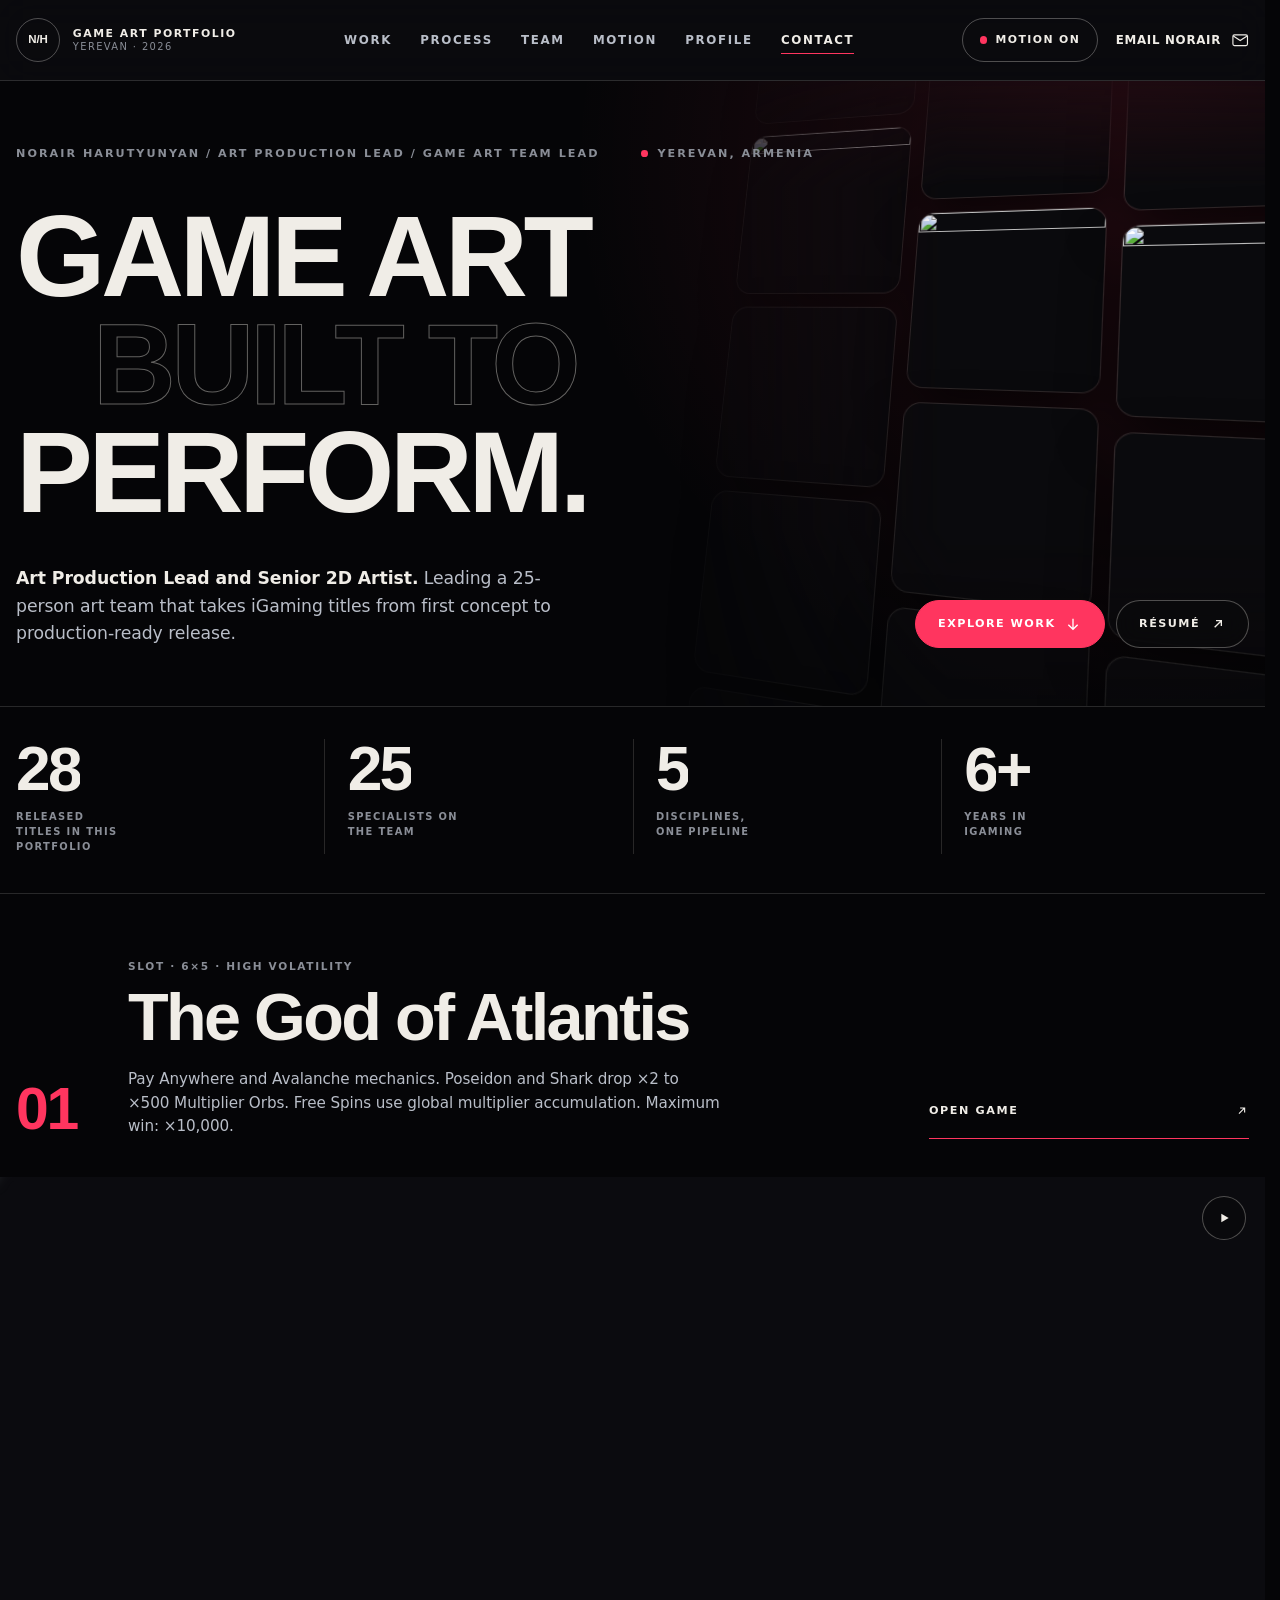
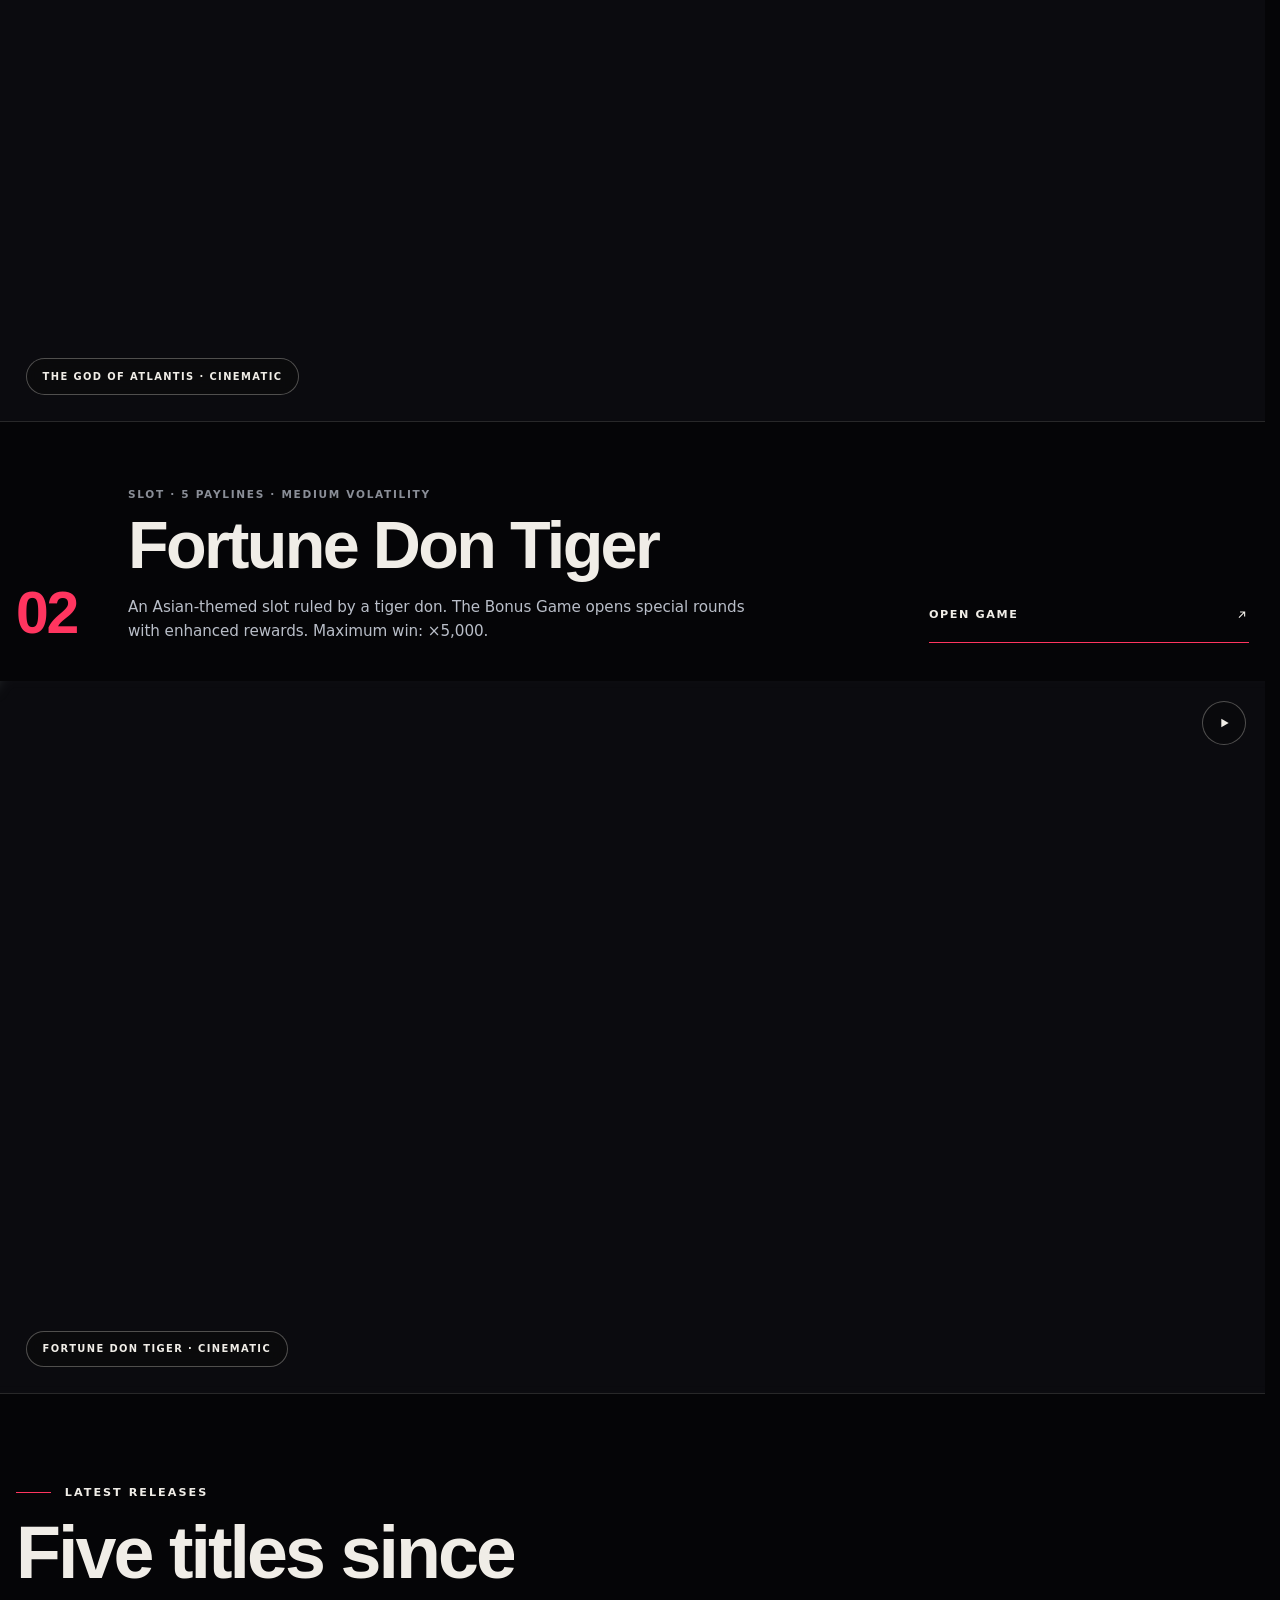
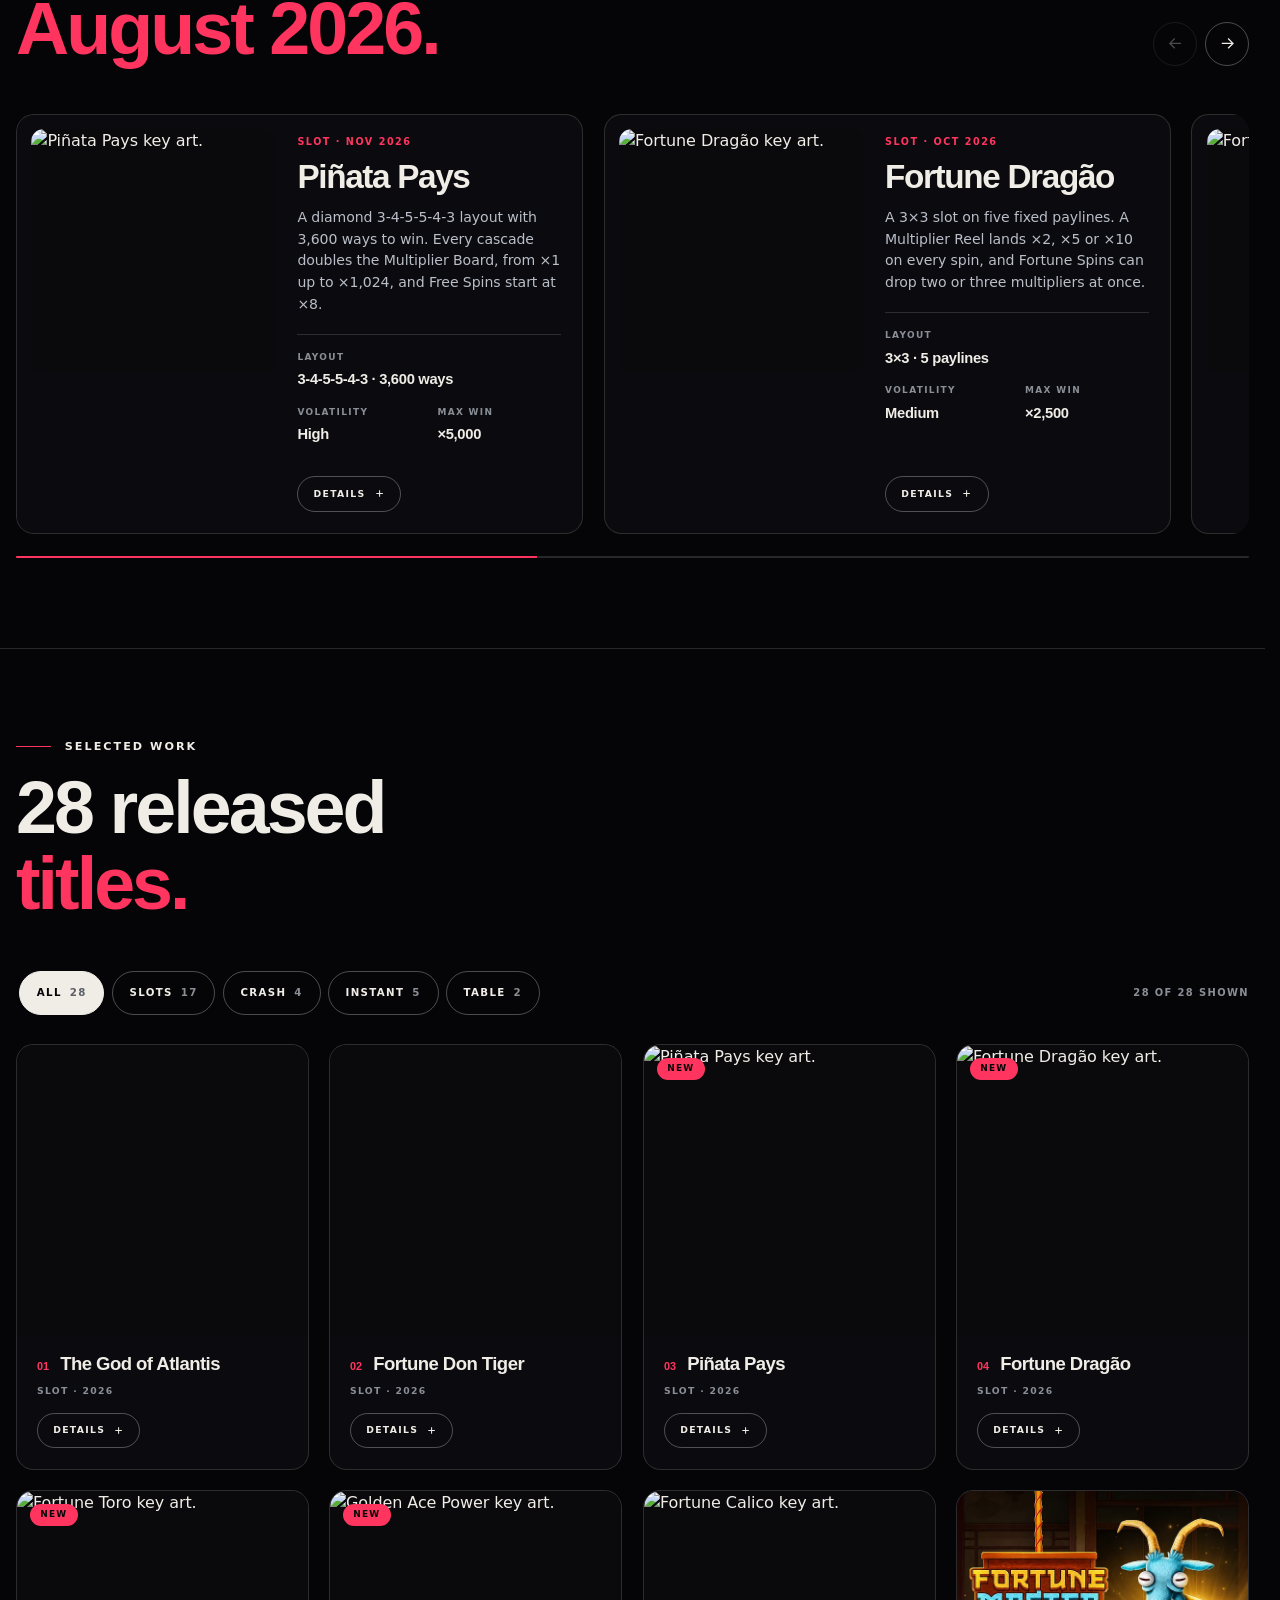
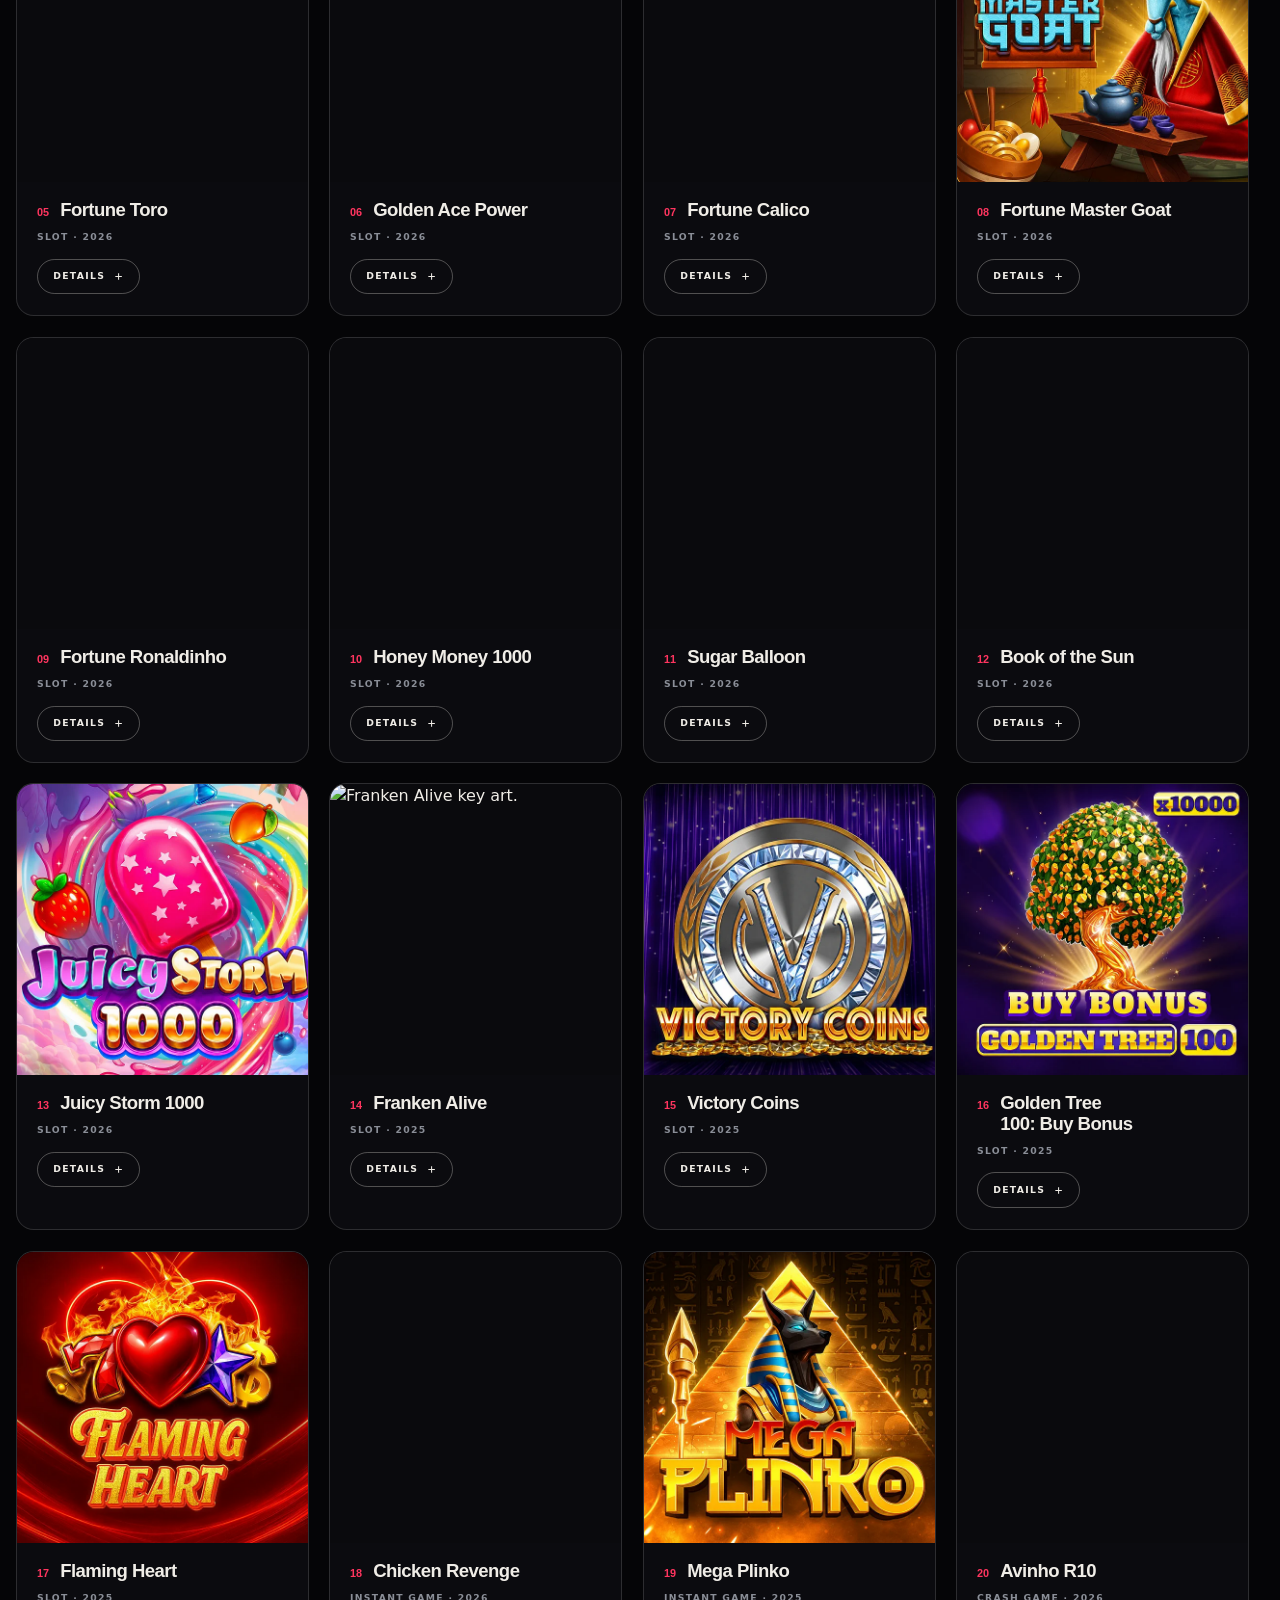
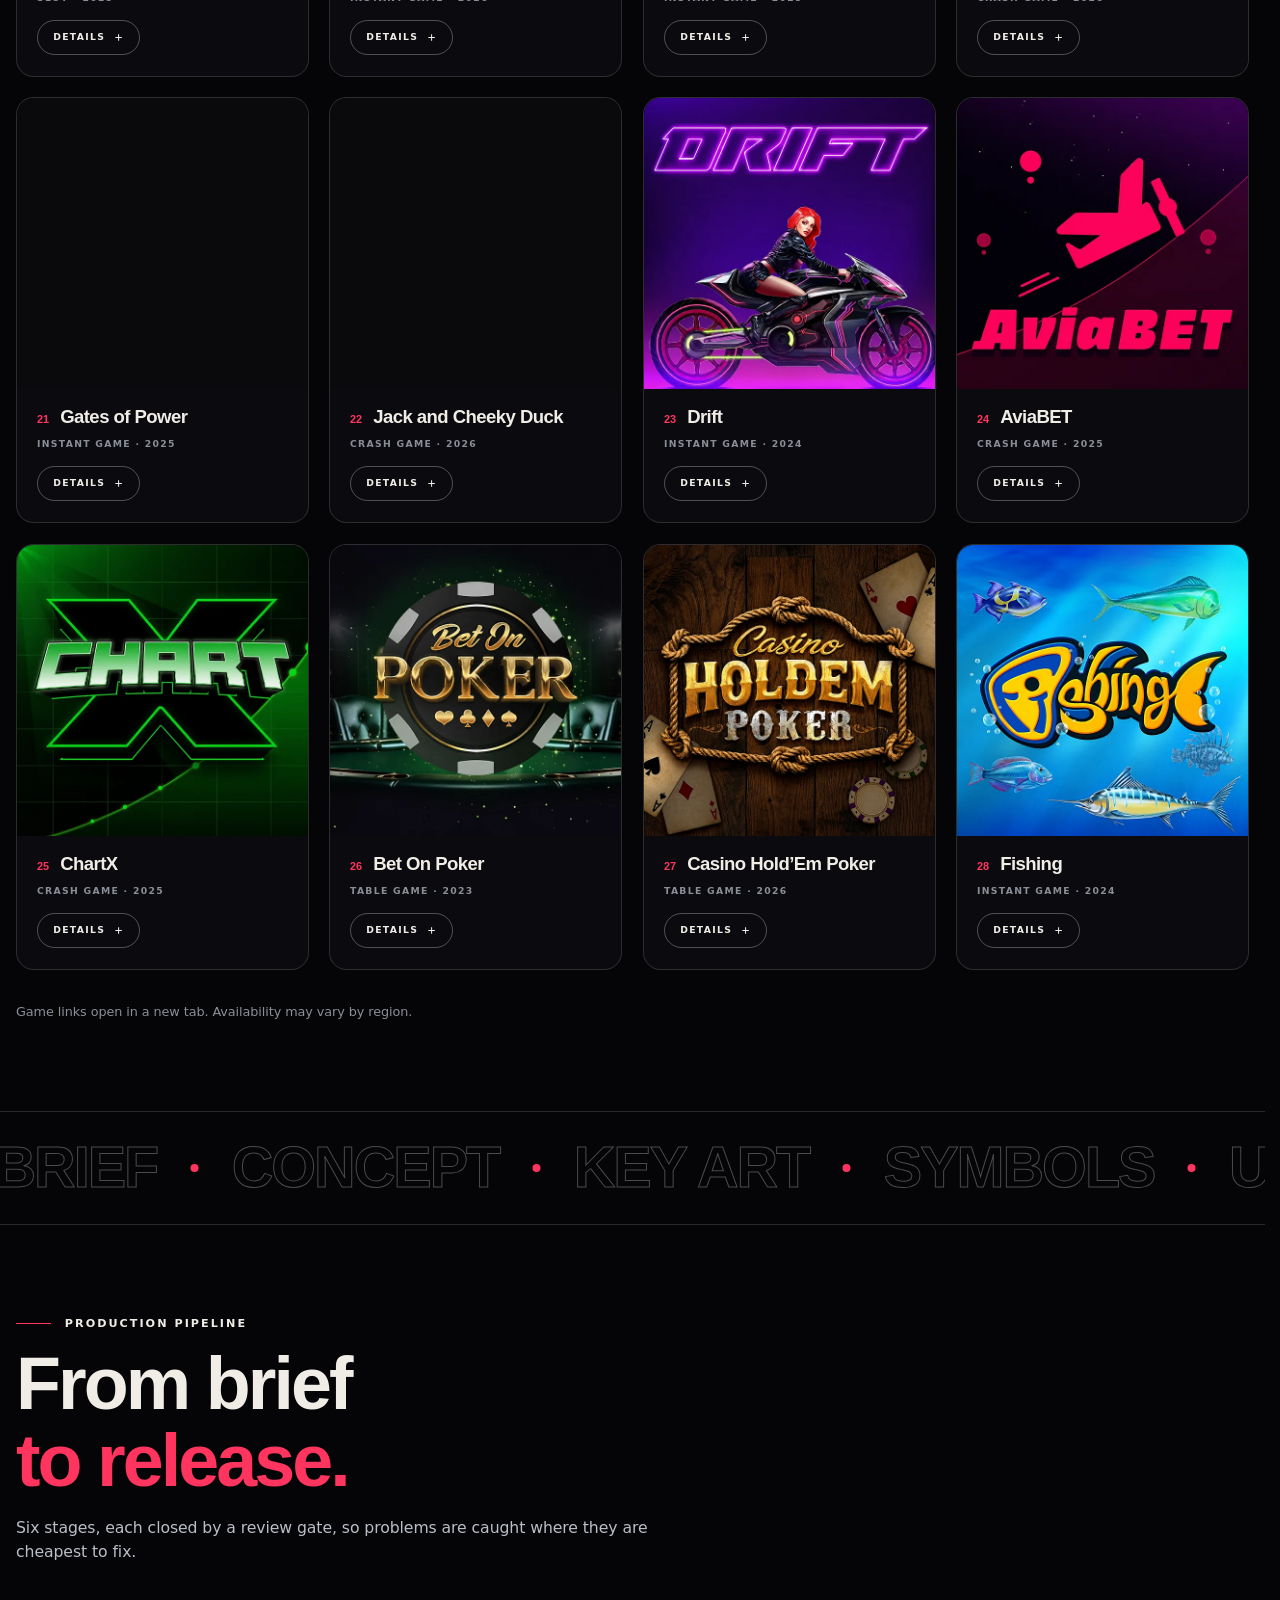
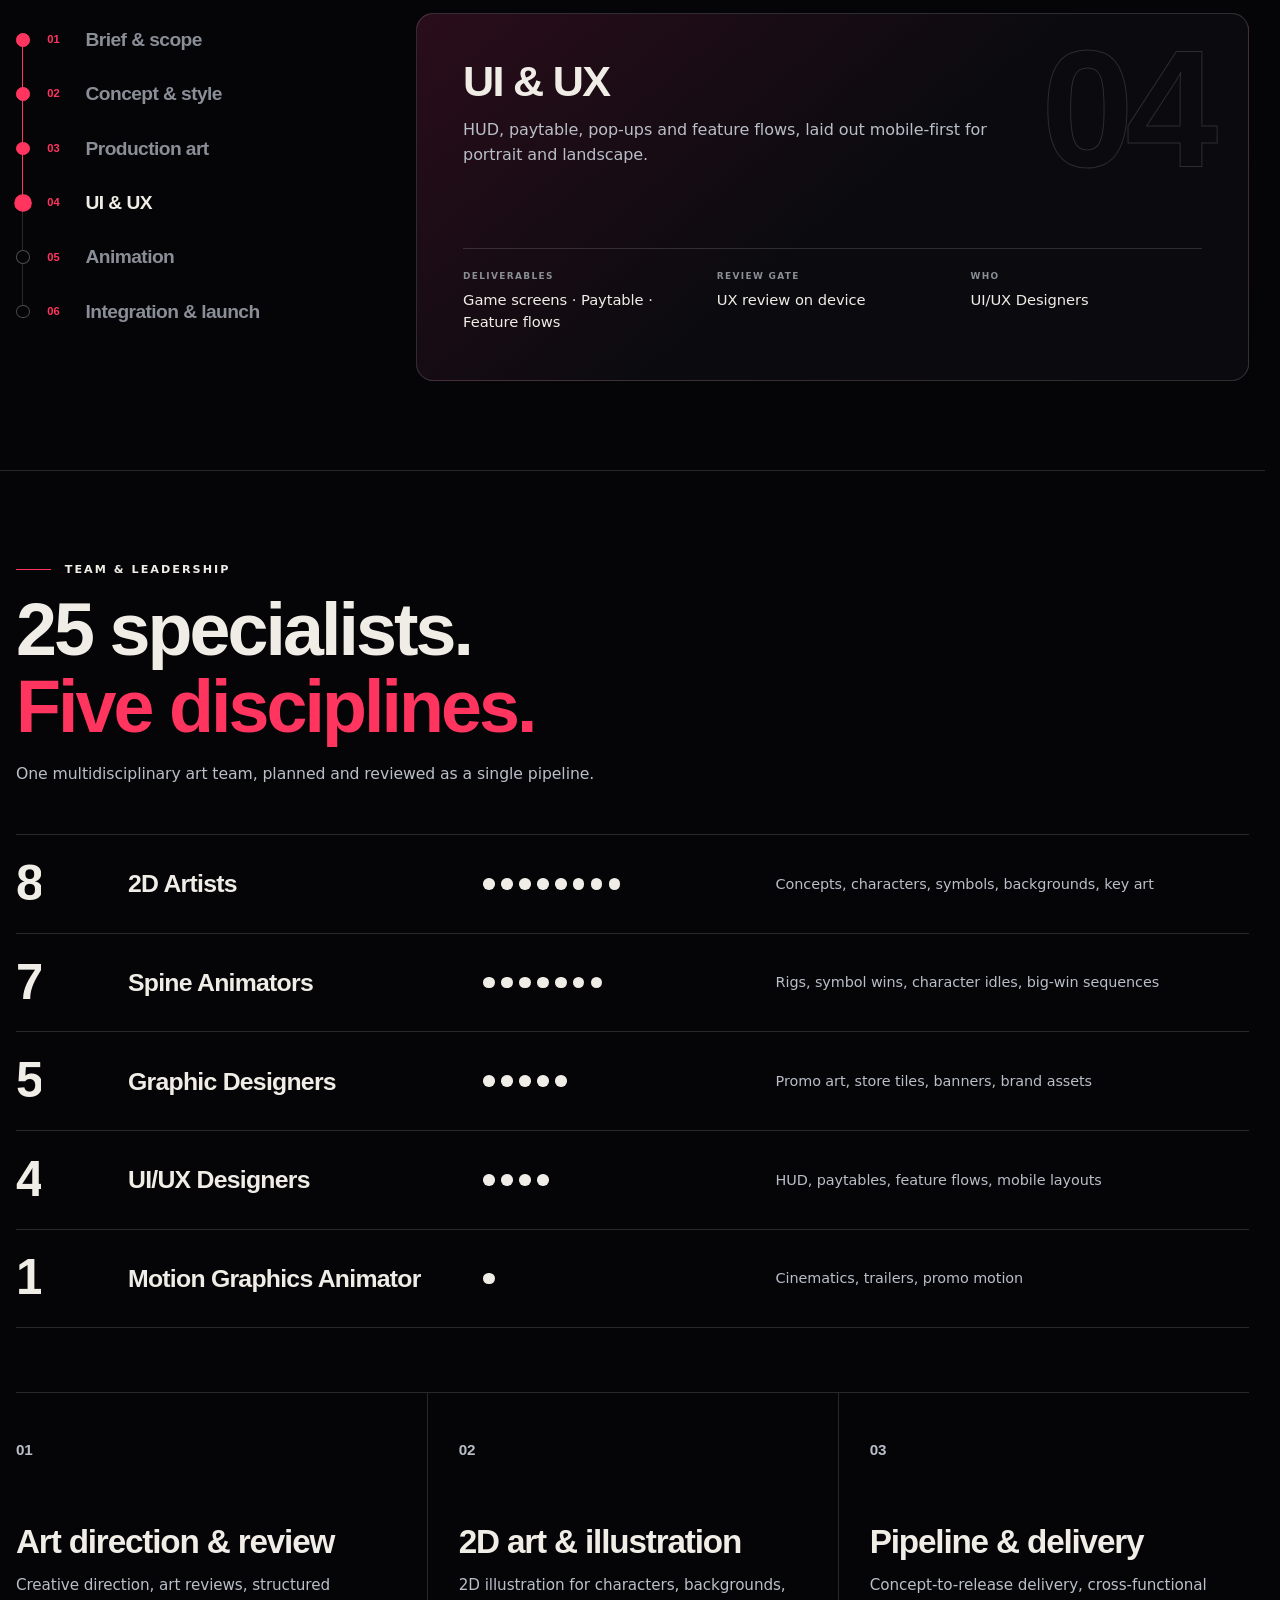
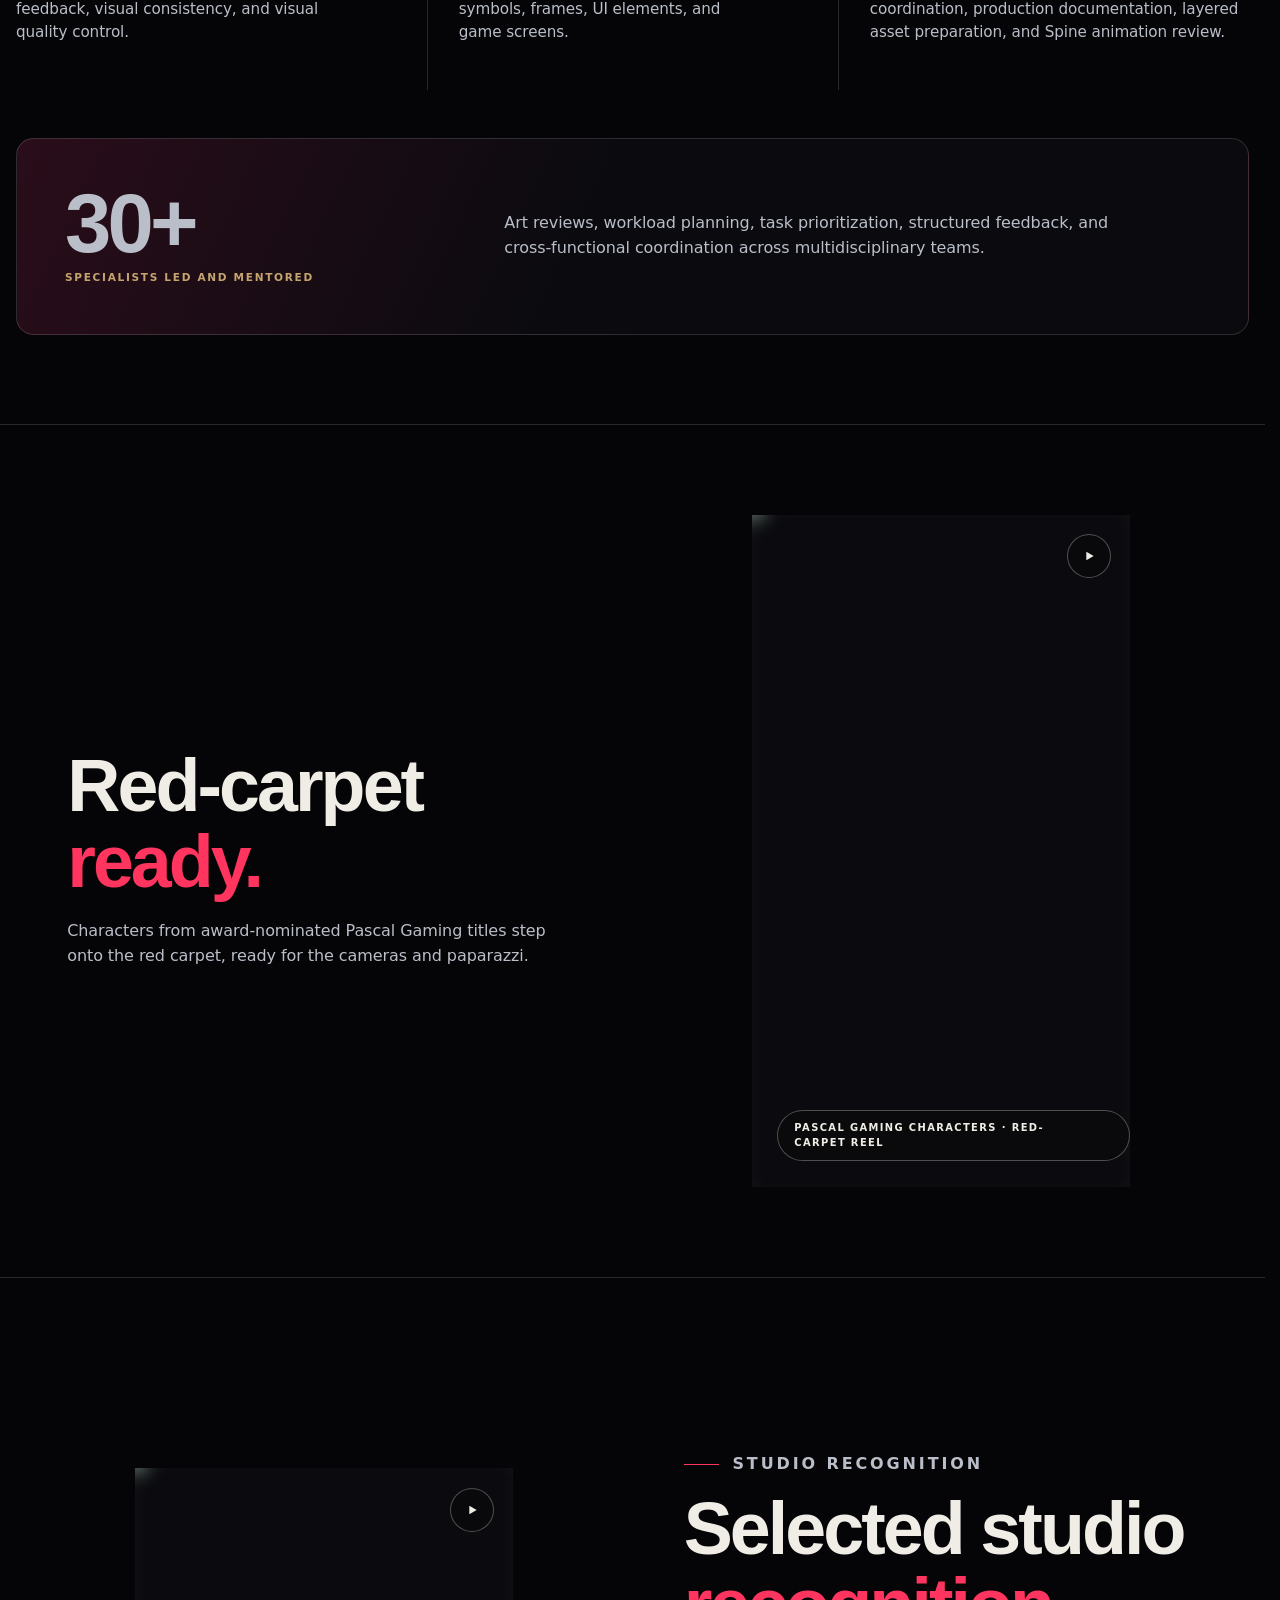
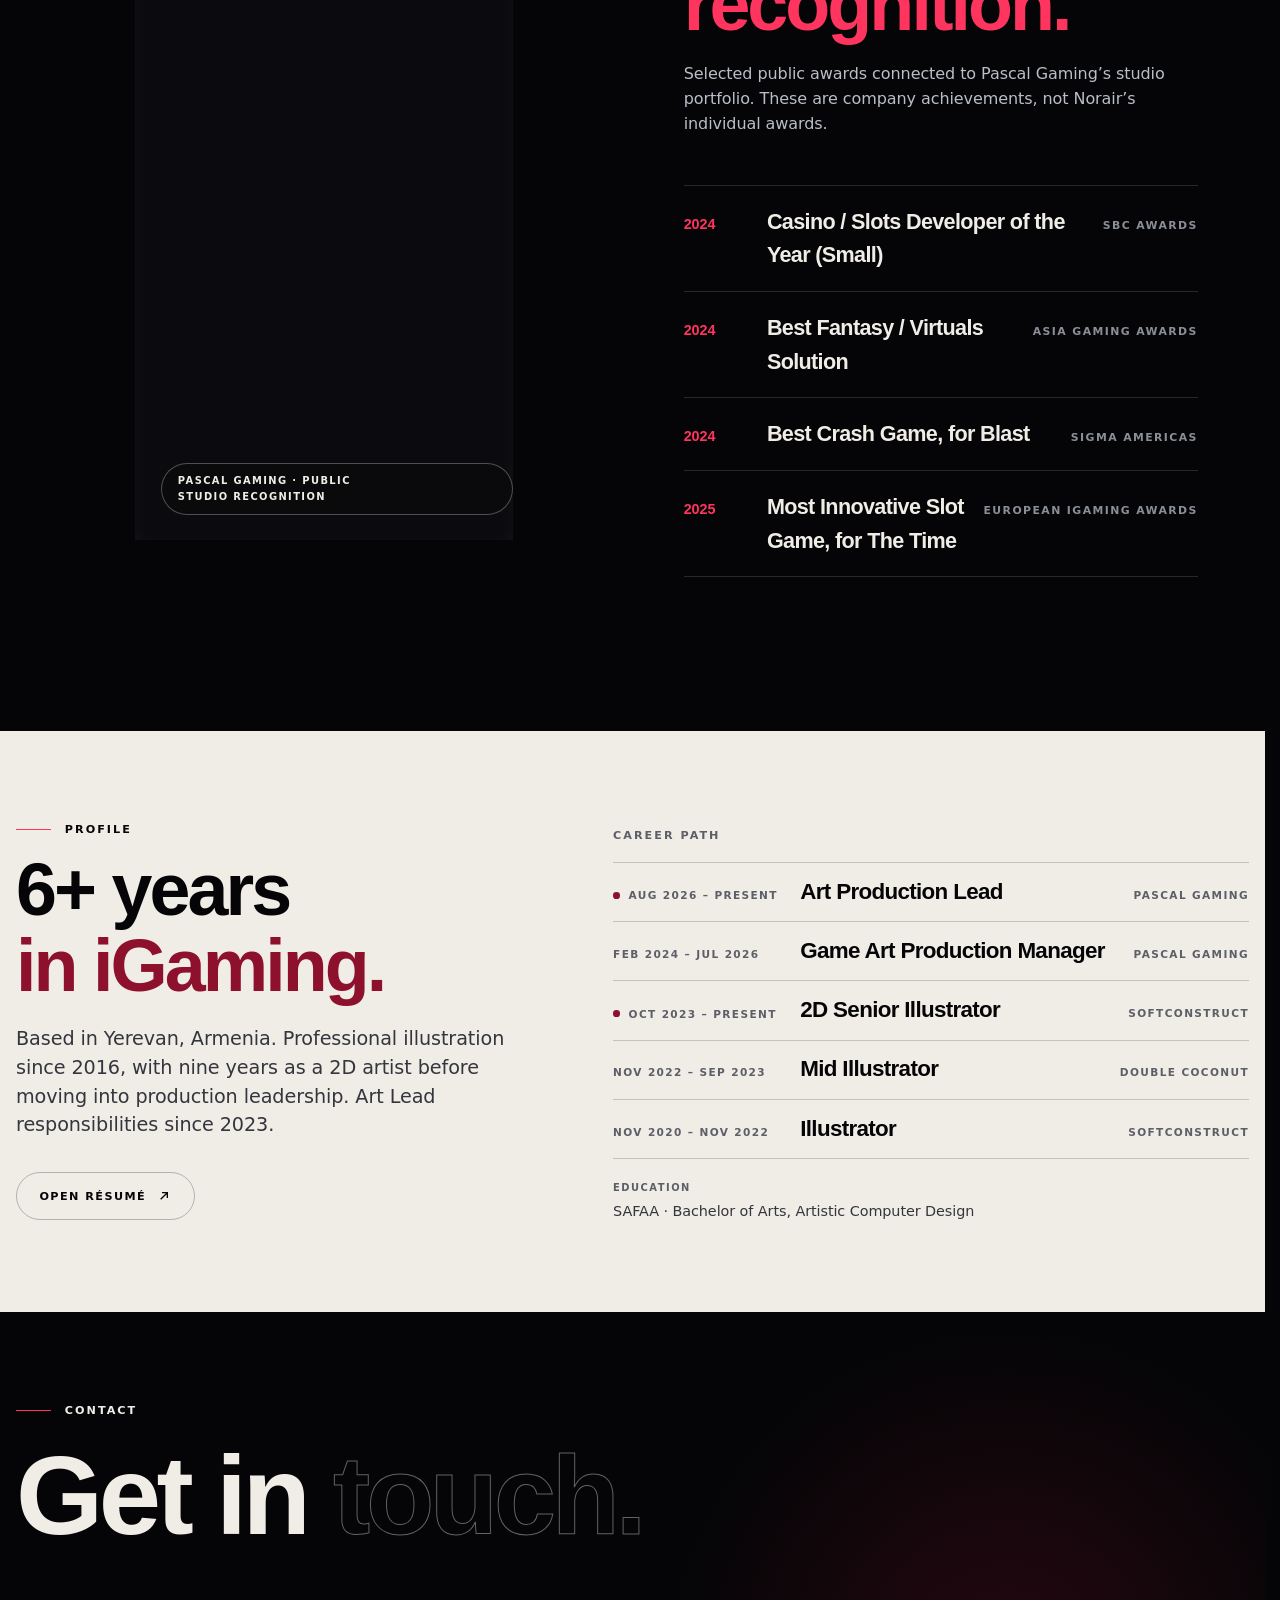
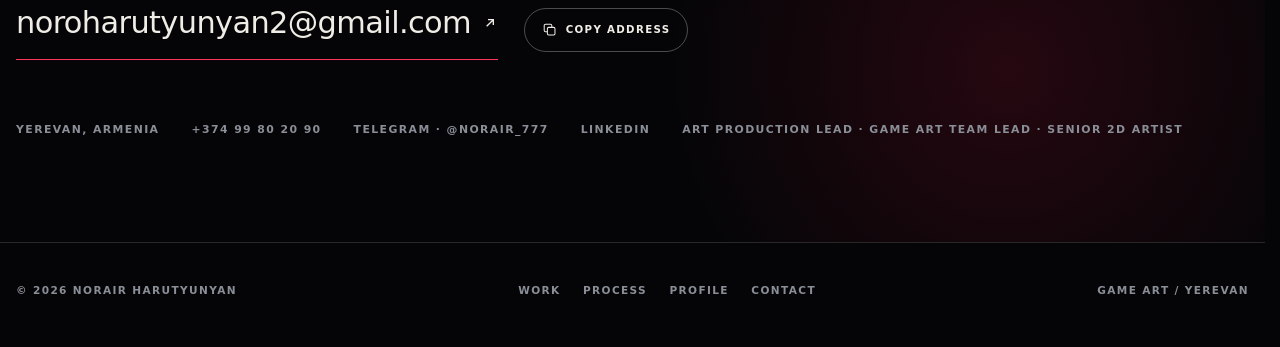
==== commit 57f68eff: "Rebuild the page around art production, with 28 titles The portfolio showed the work but said little" ====
--- a/index.html
+++ b/index.html
@@ -3,8 +3,8 @@
 <head>
 <meta charset="utf-8">
 <meta name="viewport" content="width=device-width, initial-scale=1, viewport-fit=cover">
-<title>Norair Harutyunyan — iGaming Art Lead Portfolio</title>
-<meta name="description" content="Selected iGaming projects by Norair Harutyunyan, Art Production Lead and Senior 2D Artist guiding game art from concept to production-ready release.">
+<title>Norair Harutyunyan — Art Production Lead, iGaming Portfolio</title>
+<meta name="description" content="Norair Harutyunyan, Art Production Lead and Senior 2D Artist. 28 released iGaming titles, a 25-person art team, and the pipeline that takes game art from concept to release.">
 <meta name="author" content="Norair Harutyunyan">
 <meta name="theme-color" content="#050507">
 <meta name="color-scheme" content="dark light">
@@ -12,18 +12,18 @@
 
 <meta property="og:type" content="website">
 <meta property="og:site_name" content="Norair Harutyunyan — Game Art Portfolio">
-<meta property="og:title" content="Norair Harutyunyan — iGaming Art Lead Portfolio">
-<meta property="og:description" content="Selected iGaming projects, motion work, and production leadership by Norair Harutyunyan.">
+<meta property="og:title" content="Norair Harutyunyan — Art Production Lead, iGaming Portfolio">
+<meta property="og:description" content="28 released iGaming titles, motion work, and the production pipeline behind them.">
 <meta property="og:url" content="https://norohtn.github.io/Norair_Harutyunyan_Portfolio/">
 <meta property="og:locale" content="en_US">
-<meta property="og:image" content="https://norohtn.github.io/Norair_Harutyunyan_Portfolio/og-cover.png">
+<meta property="og:image" content="https://norohtn.github.io/Norair_Harutyunyan_Portfolio/og-cover.jpg">
 <meta property="og:image:width" content="1200">
 <meta property="og:image:height" content="630">
-<meta property="og:image:alt" content="Norair Harutyunyan, Game Art Team Lead, Yerevan.">
+<meta property="og:image:alt" content="Norair Harutyunyan, Art Production Lead, Yerevan. Game art built to perform.">
 <meta name="twitter:card" content="summary_large_image">
-<meta name="twitter:title" content="Norair Harutyunyan — iGaming Art Lead Portfolio">
-<meta name="twitter:description" content="Selected iGaming projects, motion work, and production leadership by Norair Harutyunyan.">
-<meta name="twitter:image" content="https://norohtn.github.io/Norair_Harutyunyan_Portfolio/og-cover.png">
+<meta name="twitter:title" content="Norair Harutyunyan — Art Production Lead, iGaming Portfolio">
+<meta name="twitter:description" content="28 released iGaming titles, motion work, and the production pipeline behind them.">
+<meta name="twitter:image" content="https://norohtn.github.io/Norair_Harutyunyan_Portfolio/og-cover.jpg">
 
 <link rel="icon" href="favicon.svg" type="image/svg+xml">
 <link rel="icon" href="favicon.ico" sizes="any">
@@ -40,17 +40,29 @@
   "@context": "https://schema.org",
   "@type": "Person",
   "name": "Norair Harutyunyan",
-  "jobTitle": "Game Art Team Lead, Art Production Lead, Senior 2D Artist",
+  "jobTitle": "Art Production Lead",
+  "worksFor": { "@type": "Organization", "name": "Pascal Gaming", "url": "https://www.pascalgaming.com/" },
   "email": "mailto:noroharutyunyan2@gmail.com",
   "telephone": "+374-99-80-20-90",
   "url": "https://norohtn.github.io/Norair_Harutyunyan_Portfolio/",
   "address": { "@type": "PostalAddress", "addressLocality": "Yerevan", "addressCountry": "AM" },
-  "knowsAbout": ["Game art direction", "2D illustration", "iGaming slot art", "Art production pipeline", "Spine animation review"],
+  "knowsAbout": ["Game art production", "Art direction", "2D illustration", "iGaming slot art", "Art production pipeline", "Spine animation review", "Team leadership"],
   "sameAs": ["https://www.linkedin.com/in/norair-harutyunyan-3118831b6", "https://t.me/Norair_777"]
 }
 </script>
 </head>
 <body>
+
+<svg class="sprite" width="0" height="0" aria-hidden="true" focusable="false">
+  <symbol id="i-out" viewBox="0 0 24 24"><path d="M7 17 17 7M9 7h8v8"/></symbol>
+  <symbol id="i-down" viewBox="0 0 24 24"><path d="M12 4v16M5 13l7 7 7-7"/></symbol>
+  <symbol id="i-prev" viewBox="0 0 24 24"><path d="M20 12H4M11 5l-7 7 7 7"/></symbol>
+  <symbol id="i-next" viewBox="0 0 24 24"><path d="M4 12h16M13 5l7 7-7 7"/></symbol>
+  <symbol id="i-x" viewBox="0 0 24 24"><path d="M5 5l14 14M19 5 5 19"/></symbol>
+  <symbol id="i-plus" viewBox="0 0 24 24"><path d="M12 5v14M5 12h14"/></symbol>
+  <symbol id="i-copy" viewBox="0 0 24 24"><rect x="8.5" y="8.5" width="12" height="12" rx="2"/><path d="M15.5 8.5v-3a2 2 0 0 0-2-2h-8a2 2 0 0 0-2 2v8a2 2 0 0 0 2 2h3"/></symbol>
+  <symbol id="i-check" viewBox="0 0 24 24"><path d="m4 12.5 5.5 5.5L20 6.5"/></symbol>
+</svg>
 
 <div class="boot" id="boot" role="presentation" aria-hidden="true">
   <span class="boot__mark">N/H</span>
@@ -73,8 +85,9 @@
 
     <nav id="primary-nav" class="nav" aria-label="Primary">
       <a href="#work">Work</a>
+      <a href="#process">Process</a>
+      <a href="#team">Team</a>
       <a href="#motion">Motion</a>
-      <a href="#expertise">Expertise</a>
       <a href="#profile">Profile</a>
       <a href="#contact">Contact</a>
     </nav>
@@ -100,47 +113,70 @@
   <!-- ============ HERO ============ -->
   <section class="hero" id="top">
     <canvas class="hero__canvas" id="hero-gl" aria-hidden="true"></canvas>
+
     <div class="wrap">
       <div class="hero__top">
-        <p class="eyebrow">Norair Harutyunyan / Game Art Team Lead / Art Production Lead</p>
+        <p class="eyebrow">Norair Harutyunyan / Art Production Lead / Game Art Team Lead</p>
         <p class="eyebrow hero__loc">Yerevan, Armenia</p>
       </div>
 
       <h1>
-        <span>Game art</span>
-        <span class="outline">built to</span>
-        <span>perform.</span>
+        <span class="ln"><span>Game art</span></span>
+        <span class="ln outline"><span>built to</span></span>
+        <span class="ln"><span>perform.</span></span>
       </h1>
 
+      <!-- Key art on three slow reels. Decorative: every title is in the grid below. -->
+      <div class="hero__reels" aria-hidden="true">
+        <div class="hero__plane">
+        <div class="reel reel--1"><div class="reel__strip"><img src="games/god-of-atlantis.webp" srcset="games/god-of-atlantis.webp 302w, games/god-of-atlantis@2x.webp 604w" sizes="(min-width:900px) 200px, 100px" alt="" width="302" height="302" decoding="async"><img src="games/fortune-toro.webp" srcset="games/fortune-toro.webp 302w, games/fortune-toro@2x.webp 604w" sizes="(min-width:900px) 200px, 100px" alt="" width="302" height="302" decoding="async"><img src="games/sugar-balloon.webp" srcset="games/sugar-balloon.webp 302w, games/sugar-balloon@2x.webp 604w" sizes="(min-width:900px) 200px, 100px" alt="" width="302" height="302" decoding="async"><img src="games/chicken-revenge.webp" srcset="games/chicken-revenge.webp 302w, games/chicken-revenge@2x.webp 604w" sizes="(min-width:900px) 200px, 100px" alt="" width="302" height="302" decoding="async"><img src="games/book-of-the-sun.webp" srcset="games/book-of-the-sun.webp 302w, games/book-of-the-sun@2x.webp 604w" sizes="(min-width:900px) 200px, 100px" alt="" width="302" height="302" decoding="async"><img src="games/god-of-atlantis.webp" srcset="games/god-of-atlantis.webp 302w, games/god-of-atlantis@2x.webp 604w" sizes="(min-width:900px) 200px, 100px" alt="" width="302" height="302" decoding="async"><img src="games/fortune-toro.webp" srcset="games/fortune-toro.webp 302w, games/fortune-toro@2x.webp 604w" sizes="(min-width:900px) 200px, 100px" alt="" width="302" height="302" decoding="async"><img src="games/sugar-balloon.webp" srcset="games/sugar-balloon.webp 302w, games/sugar-balloon@2x.webp 604w" sizes="(min-width:900px) 200px, 100px" alt="" width="302" height="302" decoding="async"><img src="games/chicken-revenge.webp" srcset="games/chicken-revenge.webp 302w, games/chicken-revenge@2x.webp 604w" sizes="(min-width:900px) 200px, 100px" alt="" width="302" height="302" decoding="async"><img src="games/book-of-the-sun.webp" srcset="games/book-of-the-sun.webp 302w, games/book-of-the-sun@2x.webp 604w" sizes="(min-width:900px) 200px, 100px" alt="" width="302" height="302" decoding="async"></div></div>
+        <div class="reel reel--2"><div class="reel__strip"><img src="games/fortune-dragao.webp" srcset="games/fortune-dragao.webp 302w, games/fortune-dragao@2x.webp 604w" sizes="(min-width:900px) 200px, 100px" alt="" width="302" height="302" decoding="async"><img src="games/golden-ace-power.webp" srcset="games/golden-ace-power.webp 302w, games/golden-ace-power@2x.webp 604w" sizes="(min-width:900px) 200px, 100px" alt="" width="302" height="302" decoding="async"><img src="games/fortune-don-tiger.webp" srcset="games/fortune-don-tiger.webp 302w, games/fortune-don-tiger@2x.webp 604w" sizes="(min-width:900px) 200px, 100px" alt="" width="302" height="302" decoding="async"><img src="games/avinho-r10.webp" srcset="games/avinho-r10.webp 302w, games/avinho-r10@2x.webp 604w" sizes="(min-width:900px) 200px, 100px" alt="" width="302" height="302" decoding="async"><img src="games/fortune-ronaldinho.webp" srcset="games/fortune-ronaldinho.webp 302w, games/fortune-ronaldinho@2x.webp 604w" sizes="(min-width:900px) 200px, 100px" alt="" width="302" height="302" decoding="async"><img src="games/fortune-dragao.webp" srcset="games/fortune-dragao.webp 302w, games/fortune-dragao@2x.webp 604w" sizes="(min-width:900px) 200px, 100px" alt="" width="302" height="302" decoding="async"><img src="games/golden-ace-power.webp" srcset="games/golden-ace-power.webp 302w, games/golden-ace-power@2x.webp 604w" sizes="(min-width:900px) 200px, 100px" alt="" width="302" height="302" decoding="async"><img src="games/fortune-don-tiger.webp" srcset="games/fortune-don-tiger.webp 302w, games/fortune-don-tiger@2x.webp 604w" sizes="(min-width:900px) 200px, 100px" alt="" width="302" height="302" decoding="async"><img src="games/avinho-r10.webp" srcset="games/avinho-r10.webp 302w, games/avinho-r10@2x.webp 604w" sizes="(min-width:900px) 200px, 100px" alt="" width="302" height="302" decoding="async"><img src="games/fortune-ronaldinho.webp" srcset="games/fortune-ronaldinho.webp 302w, games/fortune-ronaldinho@2x.webp 604w" sizes="(min-width:900px) 200px, 100px" alt="" width="302" height="302" decoding="async"></div></div>
+        <div class="reel reel--3"><div class="reel__strip"><img src="games/pinata-pays.webp" srcset="games/pinata-pays.webp 302w, games/pinata-pays@2x.webp 604w" sizes="(min-width:900px) 200px, 100px" alt="" width="302" height="302" decoding="async"><img src="games/gates-of-power.webp" srcset="games/gates-of-power.webp 302w, games/gates-of-power@2x.webp 604w" sizes="(min-width:900px) 200px, 100px" alt="" width="302" height="302" decoding="async"><img src="games/fortune-calico.webp" srcset="games/fortune-calico.webp 302w, games/fortune-calico@2x.webp 604w" sizes="(min-width:900px) 200px, 100px" alt="" width="302" height="302" decoding="async"><img src="games/honey-money-1000.webp" srcset="games/honey-money-1000.webp 302w, games/honey-money-1000@2x.webp 604w" sizes="(min-width:900px) 200px, 100px" alt="" width="302" height="302" decoding="async"><img src="games/jack-and-cheeky-duck.webp" srcset="games/jack-and-cheeky-duck.webp 302w, games/jack-and-cheeky-duck@2x.webp 604w" sizes="(min-width:900px) 200px, 100px" alt="" width="302" height="302" decoding="async"><img src="games/pinata-pays.webp" srcset="games/pinata-pays.webp 302w, games/pinata-pays@2x.webp 604w" sizes="(min-width:900px) 200px, 100px" alt="" width="302" height="302" decoding="async"><img src="games/gates-of-power.webp" srcset="games/gates-of-power.webp 302w, games/gates-of-power@2x.webp 604w" sizes="(min-width:900px) 200px, 100px" alt="" width="302" height="302" decoding="async"><img src="games/fortune-calico.webp" srcset="games/fortune-calico.webp 302w, games/fortune-calico@2x.webp 604w" sizes="(min-width:900px) 200px, 100px" alt="" width="302" height="302" decoding="async"><img src="games/honey-money-1000.webp" srcset="games/honey-money-1000.webp 302w, games/honey-money-1000@2x.webp 604w" sizes="(min-width:900px) 200px, 100px" alt="" width="302" height="302" decoding="async"><img src="games/jack-and-cheeky-duck.webp" srcset="games/jack-and-cheeky-duck.webp 302w, games/jack-and-cheeky-duck@2x.webp 604w" sizes="(min-width:900px) 200px, 100px" alt="" width="302" height="302" decoding="async"></div></div>
+        </div>
+      </div>
+
       <div class="hero__foot">
-        <p class="hero__lead"><b>Game Art Team Lead, Art Production Lead, and Senior 2D Artist</b> guiding iGaming art from concept through production-ready delivery.</p>
+        <p class="hero__lead"><b>Art Production Lead and Senior 2D Artist.</b> Leading a 25-person art team that takes iGaming titles from first concept to production-ready release.</p>
         <div class="hero__cta">
-          <a class="btn btn--primary" href="#work">
+          <a class="btn btn--primary" href="#work" data-magnet>
             Explore work
-            <svg viewBox="0 0 24 24" fill="none" stroke="currentColor" stroke-width="2" aria-hidden="true"><path d="M12 4v16M5 13l7 7 7-7"/></svg>
+            <svg class="ico" viewBox="0 0 24 24" stroke-width="2" aria-hidden="true"><use href="#i-down"/></svg>
           </a>
-          <a class="btn" href="Norair_Harutyunyan_Resume.pdf" target="_blank" rel="noopener">
+          <a class="btn" href="Norair_Harutyunyan_Resume.pdf" target="_blank" rel="noopener" data-magnet>
             Résumé
-            <svg viewBox="0 0 24 24" fill="none" stroke="currentColor" stroke-width="2" aria-hidden="true"><path d="M7 17 17 7M9 7h8v8"/></svg>
+            <svg class="ico" viewBox="0 0 24 24" stroke-width="2" aria-hidden="true"><use href="#i-out"/></svg>
           </a>
         </div>
       </div>
+
     </div>
   </section>
+
+  <!-- ============ HEADLINE NUMBERS ============ -->
+  <div class="statband">
+    <div class="wrap">
+      <dl class="stats">
+        <div class="stats__i"><dt>Released titles in this portfolio</dt><dd data-roll="28">28</dd></div>
+        <div class="stats__i"><dt>Specialists on the team</dt><dd data-roll="25">25</dd></div>
+        <div class="stats__i"><dt>Disciplines, one pipeline</dt><dd data-roll="5">5</dd></div>
+        <div class="stats__i"><dt>Years in iGaming</dt><dd data-roll="6+">6+</dd></div>
+      </dl>
+    </div>
+  </div>
 
   <!-- ============ FEATURED 01 ============ -->
   <article class="featured">
     <div class="wrap featured__head reveal">
       <p class="featured__no">01</p>
       <div>
-        <p class="featured__meta">6&times;5 &middot; High volatility</p>
+        <p class="featured__meta">Slot &middot; 6&times;5 &middot; High volatility</p>
         <h2 class="featured__title">The God of Atlantis</h2>
         <p class="featured__copy">Pay Anywhere and Avalanche mechanics. Poseidon and Shark drop &times;2 to &times;500 Multiplier Orbs. Free Spins use global multiplier accumulation. Maximum win: &times;10,000.</p>
       </div>
       <p class="featured__open">
-        <a href="https://pg.pascalgaming.com/launcher/launch?launchToken=2dca8a36-9c63-4335-8fd3-9dc5393d263e&amp;returnPath=%2Flaunch%3FgameId%3D295%26mode%3Dreal%26partnerKey%3D9b0b0a92-f1a0-48e7-8fab-71b243140207%26culture%3Den%26token%3Dtoken_155" target="_blank" rel="noopener">
+        <a href="https://pg.pascalgaming.com/launch?gameId=295&amp;mode=real&amp;partnerKey=9b0b0a92-f1a0-48e7-8fab-71b243140207&amp;culture=en&amp;token=token_155" target="_blank" rel="noopener">
           Open game
-          <svg viewBox="0 0 24 24" fill="none" stroke="currentColor" stroke-width="2" aria-hidden="true"><path d="M7 17 17 7M9 7h8v8"/></svg>
+          <svg class="ico" viewBox="0 0 24 24" stroke-width="2" aria-hidden="true"><use href="#i-out"/></svg>
         </a>
       </p>
     </div>
@@ -166,12 +202,14 @@
     <div class="wrap featured__head reveal">
       <p class="featured__no">02</p>
       <div>
+        <p class="featured__meta">Slot &middot; 5 paylines &middot; Medium volatility</p>
         <h2 class="featured__title">Fortune Don Tiger</h2>
+        <p class="featured__copy">An Asian-themed slot ruled by a tiger don. The Bonus Game opens special rounds with enhanced rewards. Maximum win: &times;5,000.</p>
       </div>
       <p class="featured__open">
-        <a href="https://pg.pascalgaming.com/launcher/launch?launchToken=3c7cf893-7ad0-4e12-adf5-9b1ae8ad7458&amp;returnPath=%2Flaunch%3FgameId%3D260%26mode%3Dreal%26partnerKey%3D9b0b0a92-f1a0-48e7-8fab-71b243140207%26culture%3Den%26token%3Dtoken_155" target="_blank" rel="noopener">
+        <a href="https://pg.pascalgaming.com/launch?gameId=260&amp;mode=real&amp;partnerKey=9b0b0a92-f1a0-48e7-8fab-71b243140207&amp;culture=en&amp;token=token_155" target="_blank" rel="noopener">
           Open game
-          <svg viewBox="0 0 24 24" fill="none" stroke="currentColor" stroke-width="2" aria-hidden="true"><path d="M7 17 17 7M9 7h8v8"/></svg>
+          <svg class="ico" viewBox="0 0 24 24" stroke-width="2" aria-hidden="true"><use href="#i-out"/></svg>
         </a>
       </p>
     </div>
@@ -192,125 +230,240 @@
     </div>
   </article>
 
+  <!-- ============ LATEST RELEASES ============ -->
+  <section class="section" id="latest">
+    <div class="wrap">
+      <div class="section__head section__head--row reveal">
+        <div>
+          <p class="eyebrow eyebrow--rule">Latest releases</p>
+          <h2 class="section__title"><span class="ln"><span>Five titles since</span></span><span class="ln accent"><span>August 2026.</span></span></h2>
+        </div>
+        <div class="rail-ctl" hidden>
+          <button type="button" class="rbtn" data-rail="prev" aria-label="Previous release"><svg class="ico" viewBox="0 0 24 24" stroke-width="1.8" aria-hidden="true"><use href="#i-prev"/></svg></button>
+          <button type="button" class="rbtn" data-rail="next" aria-label="Next release"><svg class="ico" viewBox="0 0 24 24" stroke-width="1.8" aria-hidden="true"><use href="#i-next"/></svg></button>
+        </div>
+      </div>
+    </div>
+
+    <div class="rail" id="rail" tabindex="0" role="group" aria-label="Latest releases, scrollable">
+        <a class="rcard" href="https://pg.pascalgaming.com/launch?gameId=376&amp;mode=real&amp;partnerKey=9b0b0a92-f1a0-48e7-8fab-71b243140207&amp;culture=en&amp;token=token_155" target="_blank" rel="noopener" data-ref="pinata-pays">
+          <img class="rcard__glow" src="games/pinata-pays.webp" alt="" aria-hidden="true" loading="lazy" decoding="async">
+          <span class="rcard__art"><picture><source type="image/webp" srcset="games/pinata-pays.webp 302w, games/pinata-pays@2x.webp 604w" sizes="(min-width:900px) 264px, 46vw"><img src="games/pinata-pays.png" alt="Piñata Pays key art." width="302" height="302" loading="lazy" decoding="async"></picture></span>
+          <span class="rcard__body">
+            <span class="rcard__tag">Slot &middot; Nov 2026</span>
+            <h3>Piñata Pays</h3>
+            <span class="rcard__desc">A diamond 3-4-5-5-4-3 layout with 3,600 ways to win. Every cascade doubles the Multiplier Board, from ×1 up to ×1,024, and Free Spins start at ×8.</span>
+            <dl class="rcard__specs"><div><dt>Layout</dt><dd>3-4-5-5-4-3 · 3,600 ways</dd></div><div><dt>Volatility</dt><dd>High</dd></div><div><dt>Max win</dt><dd>×5,000</dd></div></dl>
+            <span class="rcard__go"><span data-go>Open game</span> <svg class="ico" viewBox="0 0 24 24" stroke-width="2.2" aria-hidden="true"><use href="#i-out"/></svg></span>
+          </span>
+        </a>
+        <a class="rcard" href="https://pg.pascalgaming.com/launch?gameId=372&amp;mode=real&amp;partnerKey=9b0b0a92-f1a0-48e7-8fab-71b243140207&amp;culture=en&amp;token=token_155" target="_blank" rel="noopener" data-ref="fortune-dragao">
+          <img class="rcard__glow" src="games/fortune-dragao.webp" alt="" aria-hidden="true" loading="lazy" decoding="async">
+          <span class="rcard__art"><picture><source type="image/webp" srcset="games/fortune-dragao.webp 302w, games/fortune-dragao@2x.webp 604w, games/fortune-dragao@3x.webp 906w" sizes="(min-width:900px) 264px, 46vw"><img src="games/fortune-dragao.png" alt="Fortune Dragão key art." width="302" height="302" loading="lazy" decoding="async"></picture></span>
+          <span class="rcard__body">
+            <span class="rcard__tag">Slot &middot; Oct 2026</span>
+            <h3>Fortune Dragão</h3>
+            <span class="rcard__desc">A 3×3 slot on five fixed paylines. A Multiplier Reel lands ×2, ×5 or ×10 on every spin, and Fortune Spins can drop two or three multipliers at once.</span>
+            <dl class="rcard__specs"><div><dt>Layout</dt><dd>3×3 · 5 paylines</dd></div><div><dt>Volatility</dt><dd>Medium</dd></div><div><dt>Max win</dt><dd>×2,500</dd></div></dl>
+            <span class="rcard__go"><span data-go>Open game</span> <svg class="ico" viewBox="0 0 24 24" stroke-width="2.2" aria-hidden="true"><use href="#i-out"/></svg></span>
+          </span>
+        </a>
+        <a class="rcard" href="https://pg.pascalgaming.com/launch?gameId=371&amp;mode=real&amp;partnerKey=9b0b0a92-f1a0-48e7-8fab-71b243140207&amp;culture=en&amp;token=token_155" target="_blank" rel="noopener" data-ref="fortune-toro">
+          <img class="rcard__glow" src="games/fortune-toro.webp" alt="" aria-hidden="true" loading="lazy" decoding="async">
+          <span class="rcard__art"><picture><source type="image/webp" srcset="games/fortune-toro.webp 302w, games/fortune-toro@2x.webp 604w, games/fortune-toro@3x.webp 906w" sizes="(min-width:900px) 264px, 46vw"><img src="games/fortune-toro.png" alt="Fortune Toro key art." width="302" height="302" loading="lazy" decoding="async"></picture></span>
+          <span class="rcard__body">
+            <span class="rcard__tag">Slot &middot; Sep 2026</span>
+            <h3>Fortune Toro</h3>
+            <span class="rcard__desc">A 3-4-3 layout on ten fixed paylines. The Respin Feature locks reels 1 and 3 and respins the middle reel until a win lands. A full grid pays ×10.</span>
+            <dl class="rcard__specs"><div><dt>Layout</dt><dd>3-4-3 · 10 paylines</dd></div><div><dt>Volatility</dt><dd>Medium</dd></div><div><dt>Max win</dt><dd>×2,000</dd></div></dl>
+            <span class="rcard__go"><span data-go>Open game</span> <svg class="ico" viewBox="0 0 24 24" stroke-width="2.2" aria-hidden="true"><use href="#i-out"/></svg></span>
+          </span>
+        </a>
+        <a class="rcard" href="https://pg.pascalgaming.com/launch?gameId=377&amp;mode=real&amp;partnerKey=9b0b0a92-f1a0-48e7-8fab-71b243140207&amp;culture=en&amp;token=token_155" target="_blank" rel="noopener" data-ref="golden-ace-power">
+          <img class="rcard__glow" src="games/golden-ace-power.webp" alt="" aria-hidden="true" loading="lazy" decoding="async">
+          <span class="rcard__art"><picture><source type="image/webp" srcset="games/golden-ace-power.webp 302w, games/golden-ace-power@2x.webp 604w, games/golden-ace-power@3x.webp 906w" sizes="(min-width:900px) 264px, 46vw"><img src="games/golden-ace-power.png" alt="Golden Ace Power key art." width="302" height="302" loading="lazy" decoding="async"></picture></span>
+          <span class="rcard__body">
+            <span class="rcard__tag">Slot &middot; Sep 2026</span>
+            <h3>Golden Ace Power</h3>
+            <span class="rcard__desc">A card-table slot on a 5×4 grid with 1,024 ways. Cascading card reels double the multiplier on every chain, up to ×1,024.</span>
+            <dl class="rcard__specs"><div><dt>Layout</dt><dd>5×4 · 1,024 ways</dd></div><div><dt>Volatility</dt><dd>Medium to High</dd></div><div><dt>Max win</dt><dd>×5,000</dd></div></dl>
+            <span class="rcard__go"><span data-go>Open game</span> <svg class="ico" viewBox="0 0 24 24" stroke-width="2.2" aria-hidden="true"><use href="#i-out"/></svg></span>
+          </span>
+        </a>
+        <a class="rcard" href="https://pg.pascalgaming.com/launch?gameId=370&amp;mode=real&amp;partnerKey=9b0b0a92-f1a0-48e7-8fab-71b243140207&amp;culture=en&amp;token=token_155" target="_blank" rel="noopener" data-ref="fortune-calico">
+          <img class="rcard__glow" src="games/fortune-calico.webp" alt="" aria-hidden="true" loading="lazy" decoding="async">
+          <span class="rcard__art"><picture><source type="image/webp" srcset="games/fortune-calico.webp 302w, games/fortune-calico@2x.webp 604w" sizes="(min-width:900px) 264px, 46vw"><img src="games/fortune-calico.png" alt="Fortune Calico key art." width="302" height="302" loading="lazy" decoding="async"></picture></span>
+          <span class="rcard__body">
+            <span class="rcard__tag">Slot &middot; Aug 2026</span>
+            <h3>Fortune Calico</h3>
+            <span class="rcard__desc">A street-art 3-4-3 slot on ten fixed paylines. Prize Symbols pay 0.5× to 500×, and the Fortune Calico Feature awards eight spins of prizes only.</span>
+            <dl class="rcard__specs"><div><dt>Layout</dt><dd>3-4-3 · 10 paylines</dd></div><div><dt>Volatility</dt><dd>Medium</dd></div><div><dt>Max win</dt><dd>×5,000</dd></div></dl>
+            <span class="rcard__go"><span data-go>Open game</span> <svg class="ico" viewBox="0 0 24 24" stroke-width="2.2" aria-hidden="true"><use href="#i-out"/></svg></span>
+          </span>
+        </a>
+    </div>
+    <div class="wrap"><div class="rail-bar" aria-hidden="true"><span></span></div></div>
+  </section>
+
   <!-- ============ WORK ============ -->
   <section class="section" id="work">
     <div class="wrap">
-      <h2 class="group-label reveal">Slots</h2>
-      <div class="grid">
-
-        <a class="tile reveal" href="https://pg.pascalgaming.com/launcher/launch?launchToken=2dca8a36-9c63-4335-8fd3-9dc5393d263e&amp;returnPath=%2Flaunch%3FgameId%3D295%26mode%3Dreal%26partnerKey%3D9b0b0a92-f1a0-48e7-8fab-71b243140207%26culture%3Den%26token%3Dtoken_155" target="_blank" rel="noopener">
-          <span class="tile__art"><picture><source type="image/webp" srcset="games/god-of-atlantis.webp 302w, games/god-of-atlantis@2x.webp 604w, games/god-of-atlantis@3x.webp 906w" sizes="(min-width:1504px) 476px, (min-width:1100px) 32vw, (min-width:560px) 47vw, 92vw"><img src="games/god-of-atlantis.png" alt="The God of Atlantis key art." width="302" height="302" loading="lazy" decoding="async"></picture></span>
-          <span class="tile__bar"><span class="tile__name"><span class="tile__no">01</span><h3>The God of Atlantis</h3></span><span class="tile__go">Open game <svg viewBox="0 0 24 24" fill="none" stroke="currentColor" stroke-width="2.2" aria-hidden="true"><path d="M7 17 17 7M9 7h8v8"/></svg></span></span>
-        </a>
-
-        <a class="tile reveal" href="https://pg.pascalgaming.com/launcher/launch?launchToken=3c7cf893-7ad0-4e12-adf5-9b1ae8ad7458&amp;returnPath=%2Flaunch%3FgameId%3D260%26mode%3Dreal%26partnerKey%3D9b0b0a92-f1a0-48e7-8fab-71b243140207%26culture%3Den%26token%3Dtoken_155" target="_blank" rel="noopener">
-          <span class="tile__art"><picture><source type="image/webp" srcset="games/fortune-don-tiger.webp 302w, games/fortune-don-tiger@2x.webp 604w, games/fortune-don-tiger@3x.webp 906w" sizes="(min-width:1504px) 476px, (min-width:1100px) 32vw, (min-width:560px) 47vw, 92vw"><img src="games/fortune-don-tiger.png" alt="Fortune Don Tiger key art." width="302" height="302" loading="lazy" decoding="async"></picture></span>
-          <span class="tile__bar"><span class="tile__name"><span class="tile__no">02</span><h3>Fortune Don Tiger</h3></span><span class="tile__go">Open game <svg viewBox="0 0 24 24" fill="none" stroke="currentColor" stroke-width="2.2" aria-hidden="true"><path d="M7 17 17 7M9 7h8v8"/></svg></span></span>
-        </a>
-
-        <a class="tile reveal" href="https://pg.pascalgaming.com/launcher/launch?launchToken=59813006-e464-415d-afbe-656a80b45174&amp;returnPath=%2F%3FpartnerId%3D18746949%26currency%3DUSD%26lan%3Den%26gameId%3D278%26mode%3Dfun" target="_blank" rel="noopener">
-          <span class="tile__art"><picture><source type="image/webp" srcset="games/fortune-master-goat.webp 302w, games/fortune-master-goat@2x.webp 604w, games/fortune-master-goat@3x.webp 906w" sizes="(min-width:1504px) 476px, (min-width:1100px) 32vw, (min-width:560px) 47vw, 92vw"><img src="games/fortune-master-goat.png" alt="Fortune Master Goat key art." width="302" height="302" loading="lazy" decoding="async"></picture></span>
-          <span class="tile__bar"><span class="tile__name"><span class="tile__no">03</span><h3>Fortune Master Goat</h3></span><span class="tile__go">Open game <svg viewBox="0 0 24 24" fill="none" stroke="currentColor" stroke-width="2.2" aria-hidden="true"><path d="M7 17 17 7M9 7h8v8"/></svg></span></span>
-        </a>
-
-        <a class="tile reveal" href="https://pg.pascalgaming.com/launcher/launch?launchToken=ebd0d7f4-5aad-4307-80d9-d278f5f97860&amp;returnPath=%2Flaunch%3FgameId%3D357%26mode%3Dreal%26culture%3Den%26token%3Dtoken_155%26partnerKey%3D9b0b0a92-f1a0-48e7-8fab-71b243140207" target="_blank" rel="noopener">
-          <span class="tile__art"><picture><source type="image/webp" srcset="games/fortune-ronaldinho.webp 302w, games/fortune-ronaldinho@2x.webp 604w, games/fortune-ronaldinho@3x.webp 906w" sizes="(min-width:1504px) 476px, (min-width:1100px) 32vw, (min-width:560px) 47vw, 92vw"><img src="games/fortune-ronaldinho.png" alt="Fortune Ronaldinho key art." width="302" height="302" loading="lazy" decoding="async"></picture></span>
-          <span class="tile__bar"><span class="tile__name"><span class="tile__no">04</span><h3>Fortune Ronaldinho</h3></span><span class="tile__go">Open game <svg viewBox="0 0 24 24" fill="none" stroke="currentColor" stroke-width="2.2" aria-hidden="true"><path d="M7 17 17 7M9 7h8v8"/></svg></span></span>
-        </a>
-
-        <a class="tile reveal" href="https://pg.pascalgaming.com/launcher/launch?launchToken=349ddc27-1669-4830-bcb7-7b26f4dbe7b7&amp;returnPath=%2Flaunch%3FgameId%3D335%26mode%3Dreal%26partnerKey%3D9b0b0a92-f1a0-48e7-8fab-71b243140207%26culture%3Den%26token%3Dtoken_155" target="_blank" rel="noopener">
-          <span class="tile__art"><picture><source type="image/webp" srcset="games/honey-money-1000.webp 302w, games/honey-money-1000@2x.webp 604w, games/honey-money-1000@3x.webp 906w" sizes="(min-width:1504px) 476px, (min-width:1100px) 32vw, (min-width:560px) 47vw, 92vw"><img src="games/honey-money-1000.png" alt="Honey Money 1000 key art." width="302" height="302" loading="lazy" decoding="async"></picture></span>
-          <span class="tile__bar"><span class="tile__name"><span class="tile__no">05</span><h3>Honey Money 1000</h3></span><span class="tile__go">Open game <svg viewBox="0 0 24 24" fill="none" stroke="currentColor" stroke-width="2.2" aria-hidden="true"><path d="M7 17 17 7M9 7h8v8"/></svg></span></span>
-        </a>
-
-        <a class="tile reveal" href="https://pg.pascalgaming.com/launcher/launch?launchToken=70c29002-6545-4777-b4b0-b1ed75571099&amp;returnPath=%2Flaunch%3FgameId%3D314%26mode%3Dreal%26partnerKey%3D9b0b0a92-f1a0-48e7-8fab-71b243140207%26culture%3Den%26token%3Dtoken_155" target="_blank" rel="noopener">
-          <span class="tile__art"><picture><source type="image/webp" srcset="games/sugar-balloon.webp 302w, games/sugar-balloon@2x.webp 604w, games/sugar-balloon@3x.webp 906w" sizes="(min-width:1504px) 476px, (min-width:1100px) 32vw, (min-width:560px) 47vw, 92vw"><img src="games/sugar-balloon.png" alt="Sugar Balloon key art." width="302" height="302" loading="lazy" decoding="async"></picture></span>
-          <span class="tile__bar"><span class="tile__name"><span class="tile__no">06</span><h3>Sugar Balloon</h3></span><span class="tile__go">Open game <svg viewBox="0 0 24 24" fill="none" stroke="currentColor" stroke-width="2.2" aria-hidden="true"><path d="M7 17 17 7M9 7h8v8"/></svg></span></span>
-        </a>
-
-        <a class="tile reveal" href="https://www.pascalgaming.com/games/book-of-the-sun" target="_blank" rel="noopener">
-          <span class="tile__art"><picture><source type="image/webp" srcset="games/book-of-the-sun.webp 302w, games/book-of-the-sun@2x.webp 604w, games/book-of-the-sun@3x.webp 906w" sizes="(min-width:1504px) 476px, (min-width:1100px) 32vw, (min-width:560px) 47vw, 92vw"><img src="games/book-of-the-sun.png" alt="Book of the Sun key art." width="302" height="302" loading="lazy" decoding="async"></picture></span>
-          <span class="tile__bar"><span class="tile__name"><span class="tile__no">07</span><h3>Book of the Sun</h3></span><span class="tile__go">Open game <svg viewBox="0 0 24 24" fill="none" stroke="currentColor" stroke-width="2.2" aria-hidden="true"><path d="M7 17 17 7M9 7h8v8"/></svg></span></span>
-        </a>
-
-        <a class="tile reveal" href="https://pg.pascalgaming.com/launcher/launch?launchToken=4b8e79c4-0a95-415e-802a-ea2cdbcf8534&amp;returnPath=%2Flaunch%3FgameId%3D331%26mode%3Dreal%26partnerKey%3D9b0b0a92-f1a0-48e7-8fab-71b243140207%26culture%3Den%26token%3Dtoken_155" target="_blank" rel="noopener">
-          <span class="tile__art"><picture><source type="image/webp" srcset="games/juicy-storm-1000.webp 302w, games/juicy-storm-1000@2x.webp 604w, games/juicy-storm-1000@3x.webp 906w" sizes="(min-width:1504px) 476px, (min-width:1100px) 32vw, (min-width:560px) 47vw, 92vw"><img src="games/juicy-storm-1000.png" alt="Juicy Storm 1000 key art." width="302" height="302" loading="lazy" decoding="async"></picture></span>
-          <span class="tile__bar"><span class="tile__name"><span class="tile__no">08</span><h3>Juicy Storm 1000</h3></span><span class="tile__go">Open game <svg viewBox="0 0 24 24" fill="none" stroke="currentColor" stroke-width="2.2" aria-hidden="true"><path d="M7 17 17 7M9 7h8v8"/></svg></span></span>
-        </a>
-
-        <a class="tile reveal" href="https://pg.pascalgaming.com/launcher/launch?launchToken=330aa74b-3ec8-4ba4-8442-08a979bd10ee&amp;returnPath=%2Flaunch%3FgameId%3D126%26mode%3Dreal%26partnerKey%3D9b0b0a92-f1a0-48e7-8fab-71b243140207%26culture%3Den%26token%3Dtoken_155" target="_blank" rel="noopener">
-          <span class="tile__art"><picture><source type="image/webp" srcset="games/victory-coins.webp 302w, games/victory-coins@2x.webp 604w, games/victory-coins@3x.webp 906w" sizes="(min-width:1504px) 476px, (min-width:1100px) 32vw, (min-width:560px) 47vw, 92vw"><img src="games/victory-coins.png" alt="Victory Coins key art." width="302" height="302" loading="lazy" decoding="async"></picture></span>
-          <span class="tile__bar"><span class="tile__name"><span class="tile__no">09</span><h3>Victory Coins</h3></span><span class="tile__go">Open game <svg viewBox="0 0 24 24" fill="none" stroke="currentColor" stroke-width="2.2" aria-hidden="true"><path d="M7 17 17 7M9 7h8v8"/></svg></span></span>
-        </a>
-
-        <a class="tile reveal" href="https://pg.pascalgaming.com/launcher/launch?launchToken=4acb7aa2-6fee-4621-9c3d-4bdfb42f0329&amp;returnPath=%2Flaunch%3FgameId%3D210%26mode%3Dreal%26partnerKey%3D9b0b0a92-f1a0-48e7-8fab-71b243140207%26culture%3Den%26token%3Dtoken_155" target="_blank" rel="noopener">
-          <span class="tile__art"><picture><source type="image/webp" srcset="games/golden-tree-100.webp 302w, games/golden-tree-100@2x.webp 604w, games/golden-tree-100@3x.webp 906w" sizes="(min-width:1504px) 476px, (min-width:1100px) 32vw, (min-width:560px) 47vw, 92vw"><img src="games/golden-tree-100.png" alt="Golden Tree 100 Buy Bonus key art." width="302" height="302" loading="lazy" decoding="async"></picture></span>
-          <span class="tile__bar"><span class="tile__name"><span class="tile__no">10</span><h3>Golden Tree 100: Buy Bonus</h3></span><span class="tile__go">Open game <svg viewBox="0 0 24 24" fill="none" stroke="currentColor" stroke-width="2.2" aria-hidden="true"><path d="M7 17 17 7M9 7h8v8"/></svg></span></span>
-        </a>
-
-        <a class="tile reveal" href="https://pg.pascalgaming.com/launcher/launch?launchToken=362e514a-1587-4bf6-9a42-a6b8f26c28e3&amp;returnPath=%2Flaunch%3FgameId%3D232%26mode%3Dreal%26partnerKey%3D9b0b0a92-f1a0-48e7-8fab-71b243140207%26culture%3Den%26token%3Dtoken_155" target="_blank" rel="noopener">
-          <span class="tile__art"><picture><source type="image/webp" srcset="games/flaming-heart.webp 302w, games/flaming-heart@2x.webp 604w, games/flaming-heart@3x.webp 906w" sizes="(min-width:1504px) 476px, (min-width:1100px) 32vw, (min-width:560px) 47vw, 92vw"><img src="games/flaming-heart.png" alt="Flaming Heart key art." width="302" height="302" loading="lazy" decoding="async"></picture></span>
-          <span class="tile__bar"><span class="tile__name"><span class="tile__no">11</span><h3>Flaming Heart</h3></span><span class="tile__go">Open game <svg viewBox="0 0 24 24" fill="none" stroke="currentColor" stroke-width="2.2" aria-hidden="true"><path d="M7 17 17 7M9 7h8v8"/></svg></span></span>
-        </a>
-
-      </div>
-
-      <h2 class="group-label reveal">Bet-on Games</h2>
-      <div class="grid">
-
-        <a class="tile reveal" href="https://pg.pascalgaming.com/launcher/launch?launchToken=c54d6251-71c1-48c9-9a06-50c1ba287a4c&amp;returnPath=%2Flaunch%3FgameId%3D343%26mode%3Dreal%26culture%3Den%26token%3Dtoken_155%26partnerKey%3D9b0b0a92-f1a0-48e7-8fab-71b243140207" target="_blank" rel="noopener">
-          <span class="tile__art"><picture><source type="image/webp" srcset="games/chicken-revenge.webp 302w, games/chicken-revenge@2x.webp 604w, games/chicken-revenge@3x.webp 906w" sizes="(min-width:1504px) 476px, (min-width:1100px) 32vw, (min-width:560px) 47vw, 92vw"><img src="games/chicken-revenge.png" alt="Chicken Revenge key art." width="302" height="302" loading="lazy" decoding="async"></picture></span>
-          <span class="tile__bar"><span class="tile__name"><span class="tile__no">12</span><h3>Chicken Revenge</h3></span><span class="tile__go">Open game <svg viewBox="0 0 24 24" fill="none" stroke="currentColor" stroke-width="2.2" aria-hidden="true"><path d="M7 17 17 7M9 7h8v8"/></svg></span></span>
-        </a>
-
-        <a class="tile reveal" href="https://pg.pascalgaming.com/launcher/launch?launchToken=f8943869-0465-4387-8401-e4aefa5394da&amp;returnPath=%2Flaunch%3FgameId%3D190%26mode%3Dreal%26partnerKey%3D9b0b0a92-f1a0-48e7-8fab-71b243140207%26culture%3Den%26token%3Dtoken_155" target="_blank" rel="noopener">
-          <span class="tile__art"><picture><source type="image/webp" srcset="games/mega-plinko.webp 302w, games/mega-plinko@2x.webp 604w, games/mega-plinko@3x.webp 906w" sizes="(min-width:1504px) 476px, (min-width:1100px) 32vw, (min-width:560px) 47vw, 92vw"><img src="games/mega-plinko.png" alt="Mega Plinko key art." width="302" height="302" loading="lazy" decoding="async"></picture></span>
-          <span class="tile__bar"><span class="tile__name"><span class="tile__no">13</span><h3>Mega Plinko</h3></span><span class="tile__go">Open game <svg viewBox="0 0 24 24" fill="none" stroke="currentColor" stroke-width="2.2" aria-hidden="true"><path d="M7 17 17 7M9 7h8v8"/></svg></span></span>
-        </a>
-
-        <a class="tile reveal" href="https://pg.pascalgaming.com/launcher/launch?launchToken=f2fd8195-c244-4873-bdb8-e16d428ad631&amp;returnPath=%2Flaunch%3FgameId%3D350%26mode%3Dreal%26culture%3Den%26token%3Dtoken_155%26partnerKey%3D9b0b0a92-f1a0-48e7-8fab-71b243140207" target="_blank" rel="noopener">
-          <span class="tile__art"><picture><source type="image/webp" srcset="games/avinho-r10.webp 302w, games/avinho-r10@2x.webp 604w, games/avinho-r10@3x.webp 906w" sizes="(min-width:1504px) 476px, (min-width:1100px) 32vw, (min-width:560px) 47vw, 92vw"><img src="games/avinho-r10.png" alt="Avinho R10 key art." width="302" height="302" loading="lazy" decoding="async"></picture></span>
-          <span class="tile__bar"><span class="tile__name"><span class="tile__no">14</span><h3>Avinho R10</h3></span><span class="tile__go">Open game <svg viewBox="0 0 24 24" fill="none" stroke="currentColor" stroke-width="2.2" aria-hidden="true"><path d="M7 17 17 7M9 7h8v8"/></svg></span></span>
-        </a>
-
-        <a class="tile reveal" href="https://www.pascalgaming.com/games/gates-of-power" target="_blank" rel="noopener">
-          <span class="tile__art"><picture><source type="image/webp" srcset="games/gates-of-power.webp 302w, games/gates-of-power@2x.webp 604w, games/gates-of-power@3x.webp 906w" sizes="(min-width:1504px) 476px, (min-width:1100px) 32vw, (min-width:560px) 47vw, 92vw"><img src="games/gates-of-power.png" alt="Gates of Power key art." width="302" height="302" loading="lazy" decoding="async"></picture></span>
-          <span class="tile__bar"><span class="tile__name"><span class="tile__no">15</span><h3>Gates of Power</h3></span><span class="tile__go">Open game <svg viewBox="0 0 24 24" fill="none" stroke="currentColor" stroke-width="2.2" aria-hidden="true"><path d="M7 17 17 7M9 7h8v8"/></svg></span></span>
-        </a>
-
-        <a class="tile reveal" href="https://www.pascalgaming.com/games/jack-and-cheeky-duck-2" target="_blank" rel="noopener">
-          <span class="tile__art"><picture><source type="image/webp" srcset="games/jack-and-cheeky-duck.webp 302w, games/jack-and-cheeky-duck@2x.webp 604w, games/jack-and-cheeky-duck@3x.webp 906w" sizes="(min-width:1504px) 476px, (min-width:1100px) 32vw, (min-width:560px) 47vw, 92vw"><img src="games/jack-and-cheeky-duck.png" alt="Jack and Cheeky Duck key art." width="302" height="302" loading="lazy" decoding="async"></picture></span>
-          <span class="tile__bar"><span class="tile__name"><span class="tile__no">16</span><h3>Jack and Cheeky Duck</h3></span><span class="tile__go">Open game <svg viewBox="0 0 24 24" fill="none" stroke="currentColor" stroke-width="2.2" aria-hidden="true"><path d="M7 17 17 7M9 7h8v8"/></svg></span></span>
-        </a>
-
-        <a class="tile reveal" href="https://pg.pascalgaming.com/launcher/launch?launchToken=18a86216-d8ed-47cb-8fc3-b6210629684d&amp;returnPath=%2Flaunch%3FgameId%3D50%26mode%3Dreal%26partnerKey%3D9b0b0a92-f1a0-48e7-8fab-71b243140207%26culture%3Den%26token%3Dtoken_155" target="_blank" rel="noopener">
-          <span class="tile__art"><picture><source type="image/webp" srcset="games/drift.webp 302w, games/drift@2x.webp 604w, games/drift@3x.webp 906w" sizes="(min-width:1504px) 476px, (min-width:1100px) 32vw, (min-width:560px) 47vw, 92vw"><img src="games/drift.png" alt="Drift key art." width="302" height="302" loading="lazy" decoding="async"></picture></span>
-          <span class="tile__bar"><span class="tile__name"><span class="tile__no">17</span><h3>Drift</h3></span><span class="tile__go">Open game <svg viewBox="0 0 24 24" fill="none" stroke="currentColor" stroke-width="2.2" aria-hidden="true"><path d="M7 17 17 7M9 7h8v8"/></svg></span></span>
-        </a>
-
-        <a class="tile reveal" href="https://pg.pascalgaming.com/launcher/launch?launchToken=1cf060a8-f606-4568-83a3-aff2f5c42f82&amp;returnPath=%2Flaunch%3FgameId%3D203%26mode%3Dreal%26partnerKey%3D9b0b0a92-f1a0-48e7-8fab-71b243140207%26culture%3Den%26token%3Dtoken_155" target="_blank" rel="noopener">
-          <span class="tile__art"><picture><source type="image/webp" srcset="games/aviabet.webp 302w, games/aviabet@2x.webp 604w, games/aviabet@3x.webp 906w" sizes="(min-width:1504px) 476px, (min-width:1100px) 32vw, (min-width:560px) 47vw, 92vw"><img src="games/aviabet.png" alt="AviaBET key art." width="302" height="302" loading="lazy" decoding="async"></picture></span>
-          <span class="tile__bar"><span class="tile__name"><span class="tile__no">18</span><h3>AviaBET</h3></span><span class="tile__go">Open game <svg viewBox="0 0 24 24" fill="none" stroke="currentColor" stroke-width="2.2" aria-hidden="true"><path d="M7 17 17 7M9 7h8v8"/></svg></span></span>
-        </a>
-
-        <a class="tile reveal" href="https://pg.pascalgaming.com/launcher/launch?launchToken=9e49ad19-48b5-4006-bff8-63d450778089&amp;returnPath=%2Flaunch%3FgameId%3D238%26mode%3Dreal%26partnerKey%3D9b0b0a92-f1a0-48e7-8fab-71b243140207%26culture%3Den%26token%3Dtoken_155" target="_blank" rel="noopener">
-          <span class="tile__art"><picture><source type="image/webp" srcset="games/chart-x.webp 302w, games/chart-x@2x.webp 604w, games/chart-x@3x.webp 906w" sizes="(min-width:1504px) 476px, (min-width:1100px) 32vw, (min-width:560px) 47vw, 92vw"><img src="games/chart-x.png" alt="ChartX key art." width="302" height="302" loading="lazy" decoding="async"></picture></span>
-          <span class="tile__bar"><span class="tile__name"><span class="tile__no">19</span><h3>ChartX</h3></span><span class="tile__go">Open game <svg viewBox="0 0 24 24" fill="none" stroke="currentColor" stroke-width="2.2" aria-hidden="true"><path d="M7 17 17 7M9 7h8v8"/></svg></span></span>
-        </a>
-
-        <a class="tile reveal" href="https://pg.pascalgaming.com/launcher/launch?launchToken=b7677eba-d457-4402-bb9b-b51b36207616&amp;returnPath=%2Flaunch%3FgameId%3D999%26mode%3Dreal%26partnerKey%3D9b0b0a92-f1a0-48e7-8fab-71b243140207%26culture%3Den%26token%3Dtoken_155" target="_blank" rel="noopener">
-          <span class="tile__art"><picture><source type="image/webp" srcset="games/bet-on-poker.webp 302w, games/bet-on-poker@2x.webp 604w, games/bet-on-poker@3x.webp 906w" sizes="(min-width:1504px) 476px, (min-width:1100px) 32vw, (min-width:560px) 47vw, 92vw"><img src="games/bet-on-poker.png" alt="Bet On Poker key art." width="302" height="302" loading="lazy" decoding="async"></picture></span>
-          <span class="tile__bar"><span class="tile__name"><span class="tile__no">20</span><h3>Bet On Poker</h3></span><span class="tile__go">Open game <svg viewBox="0 0 24 24" fill="none" stroke="currentColor" stroke-width="2.2" aria-hidden="true"><path d="M7 17 17 7M9 7h8v8"/></svg></span></span>
-        </a>
-
-        <a class="tile reveal" href="https://pg.pascalgaming.com/launcher/launch?launchToken=f7e06fab-209f-4509-8642-b3674072f120&amp;returnPath=%2Flaunch%3FgameId%3D270%26mode%3Dreal%26culture%3Den%26token%3Dtoken_155%26partnerKey%3D9b0b0a92-f1a0-48e7-8fab-71b243140207" target="_blank" rel="noopener">
-          <span class="tile__art"><picture><source type="image/webp" srcset="games/casino-holdem-poker.webp 302w, games/casino-holdem-poker@2x.webp 604w, games/casino-holdem-poker@3x.webp 906w" sizes="(min-width:1504px) 476px, (min-width:1100px) 32vw, (min-width:560px) 47vw, 92vw"><img src="games/casino-holdem-poker.png" alt="Casino Hold&rsquo;Em Poker key art." width="302" height="302" loading="lazy" decoding="async"></picture></span>
-          <span class="tile__bar"><span class="tile__name"><span class="tile__no">21</span><h3>Casino Hold&rsquo;Em Poker</h3></span><span class="tile__go">Open game <svg viewBox="0 0 24 24" fill="none" stroke="currentColor" stroke-width="2.2" aria-hidden="true"><path d="M7 17 17 7M9 7h8v8"/></svg></span></span>
-        </a>
-
-        <a class="tile reveal" href="https://pg.pascalgaming.com/launcher/launch?launchToken=d2cbc265-84e5-4b71-9b7a-b7f60d464cec&amp;returnPath=%2Flaunch%3FgameId%3D141416%26mode%3Dreal%26partnerKey%3D9b0b0a92-f1a0-48e7-8fab-71b243140207%26culture%3Den%26token%3Dtoken_155" target="_blank" rel="noopener">
-          <span class="tile__art"><picture><source type="image/webp" srcset="games/fishing.webp 302w, games/fishing@2x.webp 604w, games/fishing@3x.webp 906w" sizes="(min-width:1504px) 476px, (min-width:1100px) 32vw, (min-width:560px) 47vw, 92vw"><img src="games/fishing.png" alt="Fishing key art." width="302" height="302" loading="lazy" decoding="async"></picture></span>
-          <span class="tile__bar"><span class="tile__name"><span class="tile__no">22</span><h3>Fishing</h3></span><span class="tile__go">Open game <svg viewBox="0 0 24 24" fill="none" stroke="currentColor" stroke-width="2.2" aria-hidden="true"><path d="M7 17 17 7M9 7h8v8"/></svg></span></span>
+      <div class="section__head reveal">
+        <p class="eyebrow eyebrow--rule">Selected work</p>
+        <h2 class="section__title"><span class="ln"><span>28 released</span></span><span class="ln accent"><span>titles.</span></span></h2>
+      </div>
+
+      <div class="filters reveal" hidden>
+        <div class="chips" role="group" aria-label="Filter titles by type">
+          <button type="button" class="chip" aria-pressed="true" data-filter="all">All <b>28</b></button>
+          <button type="button" class="chip" aria-pressed="false" data-filter="slots">Slots <b>17</b></button>
+          <button type="button" class="chip" aria-pressed="false" data-filter="crash">Crash <b>4</b></button>
+          <button type="button" class="chip" aria-pressed="false" data-filter="instant">Instant <b>5</b></button>
+          <button type="button" class="chip" aria-pressed="false" data-filter="table">Table <b>2</b></button>
+        </div>
+        <p class="filters__count" aria-live="polite"><span data-count>28</span> of 28 shown</p>
+      </div>
+
+      <div class="grid" id="grid">
+
+        <a class="tile reveal" href="https://pg.pascalgaming.com/launch?gameId=295&amp;mode=real&amp;partnerKey=9b0b0a92-f1a0-48e7-8fab-71b243140207&amp;culture=en&amp;token=token_155" target="_blank" rel="noopener" data-game="god-of-atlantis" data-cat="slots" data-type="Slot" data-date="2026-03" data-released="Mar 2026" data-layout="6×5 · Pay Anywhere" data-vol="High" data-max="×10,000" data-demo="https://pg.pascalgaming.com/launch?gameId=295&amp;mode=real&amp;partnerKey=9b0b0a92-f1a0-48e7-8fab-71b243140207&amp;culture=en&amp;token=token_155" data-page="https://www.pascalgaming.com/games/the-god-of-atlantis" data-desc="Pay Anywhere with Avalanche wins on a 6×5 grid. Poseidon and the Shark drop Multiplier Orbs from ×2 to ×500, and four Scatters open 15 Free Spins.">
+          <span class="tile__art"><picture><source type="image/webp" srcset="games/god-of-atlantis.webp 302w, games/god-of-atlantis@2x.webp 604w, games/god-of-atlantis@3x.webp 906w" sizes="(min-width:1504px) 350px, (min-width:1280px) 24vw, (min-width:1100px) 32vw, 47vw"><img src="games/god-of-atlantis.png" alt="The God of Atlantis key art." width="302" height="302" loading="lazy" decoding="async"></picture></span>
+          <span class="tile__bar"><span class="tile__name"><span class="tile__no">01</span><h3>The God of Atlantis</h3></span><span class="tile__meta">Slot &middot; 2026</span><span class="tile__go"><span data-go>Open game</span> <svg class="ico" viewBox="0 0 24 24" stroke-width="2.2" aria-hidden="true"><use href="#i-out"/></svg></span></span>
+        </a>
+
+        <a class="tile reveal" href="https://pg.pascalgaming.com/launch?gameId=260&amp;mode=real&amp;partnerKey=9b0b0a92-f1a0-48e7-8fab-71b243140207&amp;culture=en&amp;token=token_155" target="_blank" rel="noopener" data-game="fortune-don-tiger" data-cat="slots" data-type="Slot" data-date="2026-03" data-released="Mar 2026" data-layout="5 paylines" data-vol="Medium" data-max="×5,000" data-demo="https://pg.pascalgaming.com/launch?gameId=260&amp;mode=real&amp;partnerKey=9b0b0a92-f1a0-48e7-8fab-71b243140207&amp;culture=en&amp;token=token_155" data-page="https://www.pascalgaming.com/games/fortune-don-tiger-2" data-desc="An Asian-themed slot on five paylines, ruled by a tiger don. The Bonus Game opens special rounds with enhanced rewards.">
+          <span class="tile__art"><picture><source type="image/webp" srcset="games/fortune-don-tiger.webp 302w, games/fortune-don-tiger@2x.webp 604w, games/fortune-don-tiger@3x.webp 906w" sizes="(min-width:1504px) 350px, (min-width:1280px) 24vw, (min-width:1100px) 32vw, 47vw"><img src="games/fortune-don-tiger.png" alt="Fortune Don Tiger key art." width="302" height="302" loading="lazy" decoding="async"></picture></span>
+          <span class="tile__bar"><span class="tile__name"><span class="tile__no">02</span><h3>Fortune Don Tiger</h3></span><span class="tile__meta">Slot &middot; 2026</span><span class="tile__go"><span data-go>Open game</span> <svg class="ico" viewBox="0 0 24 24" stroke-width="2.2" aria-hidden="true"><use href="#i-out"/></svg></span></span>
+        </a>
+
+        <a class="tile reveal" href="https://pg.pascalgaming.com/launch?gameId=376&amp;mode=real&amp;partnerKey=9b0b0a92-f1a0-48e7-8fab-71b243140207&amp;culture=en&amp;token=token_155" target="_blank" rel="noopener" data-game="pinata-pays" data-cat="slots" data-type="Slot" data-date="2026-11" data-released="Nov 2026" data-layout="3-4-5-5-4-3 · 3,600 ways" data-vol="High" data-max="×5,000" data-demo="https://pg.pascalgaming.com/launch?gameId=376&amp;mode=real&amp;partnerKey=9b0b0a92-f1a0-48e7-8fab-71b243140207&amp;culture=en&amp;token=token_155" data-page="https://www.pascalgaming.com/games/pinata-pays" data-desc="A diamond 3-4-5-5-4-3 layout with 3,600 ways to win. Every cascade doubles the Multiplier Board, from ×1 up to ×1,024, and Free Spins start at ×8.">
+          <span class="tile__art"><picture><source type="image/webp" srcset="games/pinata-pays.webp 302w, games/pinata-pays@2x.webp 604w" sizes="(min-width:1504px) 350px, (min-width:1280px) 24vw, (min-width:1100px) 32vw, 47vw"><img src="games/pinata-pays.png" alt="Piñata Pays key art." width="302" height="302" loading="lazy" decoding="async"></picture></span>
+          <span class="tile__bar"><span class="tile__name"><span class="tile__no">03</span><h3>Piñata Pays</h3></span><span class="tile__meta">Slot &middot; 2026</span><span class="tile__go"><span data-go>Open game</span> <svg class="ico" viewBox="0 0 24 24" stroke-width="2.2" aria-hidden="true"><use href="#i-out"/></svg></span></span>
+        </a>
+
+        <a class="tile reveal" href="https://pg.pascalgaming.com/launch?gameId=372&amp;mode=real&amp;partnerKey=9b0b0a92-f1a0-48e7-8fab-71b243140207&amp;culture=en&amp;token=token_155" target="_blank" rel="noopener" data-game="fortune-dragao" data-cat="slots" data-type="Slot" data-date="2026-10" data-released="Oct 2026" data-layout="3×3 · 5 paylines" data-vol="Medium" data-max="×2,500" data-demo="https://pg.pascalgaming.com/launch?gameId=372&amp;mode=real&amp;partnerKey=9b0b0a92-f1a0-48e7-8fab-71b243140207&amp;culture=en&amp;token=token_155" data-page="https://www.pascalgaming.com/games/fortune-dragao" data-desc="A 3×3 slot on five fixed paylines. A Multiplier Reel lands ×2, ×5 or ×10 on every spin, and Fortune Spins can drop two or three multipliers at once.">
+          <span class="tile__art"><picture><source type="image/webp" srcset="games/fortune-dragao.webp 302w, games/fortune-dragao@2x.webp 604w, games/fortune-dragao@3x.webp 906w" sizes="(min-width:1504px) 350px, (min-width:1280px) 24vw, (min-width:1100px) 32vw, 47vw"><img src="games/fortune-dragao.png" alt="Fortune Dragão key art." width="302" height="302" loading="lazy" decoding="async"></picture></span>
+          <span class="tile__bar"><span class="tile__name"><span class="tile__no">04</span><h3>Fortune Dragão</h3></span><span class="tile__meta">Slot &middot; 2026</span><span class="tile__go"><span data-go>Open game</span> <svg class="ico" viewBox="0 0 24 24" stroke-width="2.2" aria-hidden="true"><use href="#i-out"/></svg></span></span>
+        </a>
+
+        <a class="tile reveal" href="https://pg.pascalgaming.com/launch?gameId=371&amp;mode=real&amp;partnerKey=9b0b0a92-f1a0-48e7-8fab-71b243140207&amp;culture=en&amp;token=token_155" target="_blank" rel="noopener" data-game="fortune-toro" data-cat="slots" data-type="Slot" data-date="2026-09" data-released="Sep 2026" data-layout="3-4-3 · 10 paylines" data-vol="Medium" data-max="×2,000" data-demo="https://pg.pascalgaming.com/launch?gameId=371&amp;mode=real&amp;partnerKey=9b0b0a92-f1a0-48e7-8fab-71b243140207&amp;culture=en&amp;token=token_155" data-page="https://www.pascalgaming.com/games/fortune-toro" data-desc="A 3-4-3 layout on ten fixed paylines. The Respin Feature locks reels 1 and 3 and respins the middle reel until a win lands. A full grid pays ×10.">
+          <span class="tile__art"><picture><source type="image/webp" srcset="games/fortune-toro.webp 302w, games/fortune-toro@2x.webp 604w, games/fortune-toro@3x.webp 906w" sizes="(min-width:1504px) 350px, (min-width:1280px) 24vw, (min-width:1100px) 32vw, 47vw"><img src="games/fortune-toro.png" alt="Fortune Toro key art." width="302" height="302" loading="lazy" decoding="async"></picture></span>
+          <span class="tile__bar"><span class="tile__name"><span class="tile__no">05</span><h3>Fortune Toro</h3></span><span class="tile__meta">Slot &middot; 2026</span><span class="tile__go"><span data-go>Open game</span> <svg class="ico" viewBox="0 0 24 24" stroke-width="2.2" aria-hidden="true"><use href="#i-out"/></svg></span></span>
+        </a>
+
+        <a class="tile reveal" href="https://pg.pascalgaming.com/launch?gameId=377&amp;mode=real&amp;partnerKey=9b0b0a92-f1a0-48e7-8fab-71b243140207&amp;culture=en&amp;token=token_155" target="_blank" rel="noopener" data-game="golden-ace-power" data-cat="slots" data-type="Slot" data-date="2026-09" data-released="Sep 2026" data-layout="5×4 · 1,024 ways" data-vol="Medium to High" data-max="×5,000" data-demo="https://pg.pascalgaming.com/launch?gameId=377&amp;mode=real&amp;partnerKey=9b0b0a92-f1a0-48e7-8fab-71b243140207&amp;culture=en&amp;token=token_155" data-page="https://www.pascalgaming.com/games/golden-ace" data-desc="A card-table slot on a 5×4 grid with 1,024 ways. Cascading card reels double the multiplier on every chain, up to ×1,024.">
+          <span class="tile__art"><picture><source type="image/webp" srcset="games/golden-ace-power.webp 302w, games/golden-ace-power@2x.webp 604w, games/golden-ace-power@3x.webp 906w" sizes="(min-width:1504px) 350px, (min-width:1280px) 24vw, (min-width:1100px) 32vw, 47vw"><img src="games/golden-ace-power.png" alt="Golden Ace Power key art." width="302" height="302" loading="lazy" decoding="async"></picture></span>
+          <span class="tile__bar"><span class="tile__name"><span class="tile__no">06</span><h3>Golden Ace Power</h3></span><span class="tile__meta">Slot &middot; 2026</span><span class="tile__go"><span data-go>Open game</span> <svg class="ico" viewBox="0 0 24 24" stroke-width="2.2" aria-hidden="true"><use href="#i-out"/></svg></span></span>
+        </a>
+
+        <a class="tile reveal" href="https://pg.pascalgaming.com/launch?gameId=370&amp;mode=real&amp;partnerKey=9b0b0a92-f1a0-48e7-8fab-71b243140207&amp;culture=en&amp;token=token_155" target="_blank" rel="noopener" data-game="fortune-calico" data-cat="slots" data-type="Slot" data-date="2026-08" data-released="Aug 2026" data-layout="3-4-3 · 10 paylines" data-vol="Medium" data-max="×5,000" data-demo="https://pg.pascalgaming.com/launch?gameId=370&amp;mode=real&amp;partnerKey=9b0b0a92-f1a0-48e7-8fab-71b243140207&amp;culture=en&amp;token=token_155" data-page="https://www.pascalgaming.com/games/fortune-calico" data-desc="A street-art 3-4-3 slot on ten fixed paylines. Prize Symbols pay 0.5× to 500×, and the Fortune Calico Feature awards eight spins of prizes only.">
+          <span class="tile__art"><picture><source type="image/webp" srcset="games/fortune-calico.webp 302w, games/fortune-calico@2x.webp 604w" sizes="(min-width:1504px) 350px, (min-width:1280px) 24vw, (min-width:1100px) 32vw, 47vw"><img src="games/fortune-calico.png" alt="Fortune Calico key art." width="302" height="302" loading="lazy" decoding="async"></picture></span>
+          <span class="tile__bar"><span class="tile__name"><span class="tile__no">07</span><h3>Fortune Calico</h3></span><span class="tile__meta">Slot &middot; 2026</span><span class="tile__go"><span data-go>Open game</span> <svg class="ico" viewBox="0 0 24 24" stroke-width="2.2" aria-hidden="true"><use href="#i-out"/></svg></span></span>
+        </a>
+
+        <a class="tile reveal" href="https://pg.pascalgaming.com/?partnerId=18746949&amp;currency=USD&amp;lan=en&amp;gameId=278&amp;mode=fun" target="_blank" rel="noopener" data-game="fortune-master-goat" data-cat="slots" data-type="Slot" data-date="2026-03" data-released="Mar 2026" data-layout="10 paylines" data-vol="Medium" data-max="×5,000" data-demo="https://pg.pascalgaming.com/?partnerId=18746949&amp;currency=USD&amp;lan=en&amp;gameId=278&amp;mode=fun" data-page="https://www.pascalgaming.com/games/fortune-master-goat" data-desc="A Fortune-series slot on ten paylines, led by a master goat. The Bonus Game opens special rounds with enhanced payouts.">
+          <span class="tile__art"><picture><source type="image/webp" srcset="games/fortune-master-goat.webp 302w, games/fortune-master-goat@2x.webp 604w, games/fortune-master-goat@3x.webp 906w" sizes="(min-width:1504px) 350px, (min-width:1280px) 24vw, (min-width:1100px) 32vw, 47vw"><img src="games/fortune-master-goat.png" alt="Fortune Master Goat key art." width="302" height="302" loading="lazy" decoding="async"></picture></span>
+          <span class="tile__bar"><span class="tile__name"><span class="tile__no">08</span><h3>Fortune Master Goat</h3></span><span class="tile__meta">Slot &middot; 2026</span><span class="tile__go"><span data-go>Open game</span> <svg class="ico" viewBox="0 0 24 24" stroke-width="2.2" aria-hidden="true"><use href="#i-out"/></svg></span></span>
+        </a>
+
+        <a class="tile reveal" href="https://pg.pascalgaming.com/launch?gameId=357&amp;mode=real&amp;partnerKey=9b0b0a92-f1a0-48e7-8fab-71b243140207&amp;culture=en&amp;token=token_155" target="_blank" rel="noopener" data-game="fortune-ronaldinho" data-cat="slots" data-type="Slot" data-date="2026-07" data-released="Jul 2026" data-layout="3-4-3 · 10 paylines" data-vol="Medium" data-max="×5,000" data-demo="https://pg.pascalgaming.com/launch?gameId=357&amp;mode=real&amp;partnerKey=9b0b0a92-f1a0-48e7-8fab-71b243140207&amp;culture=en&amp;token=token_155" data-page="https://www.pascalgaming.com/games/fortune-ronaldinho" data-desc="Pascal Gaming’s official collaboration with Ronaldinho. A 3-4-3 layout on ten fixed paylines; the Ronaldinho Feature awards eight Fortune Spins of Prize Symbols only.">
+          <span class="tile__art"><picture><source type="image/webp" srcset="games/fortune-ronaldinho.webp 302w, games/fortune-ronaldinho@2x.webp 604w, games/fortune-ronaldinho@3x.webp 906w" sizes="(min-width:1504px) 350px, (min-width:1280px) 24vw, (min-width:1100px) 32vw, 47vw"><img src="games/fortune-ronaldinho.png" alt="Fortune Ronaldinho key art." width="302" height="302" loading="lazy" decoding="async"></picture></span>
+          <span class="tile__bar"><span class="tile__name"><span class="tile__no">09</span><h3>Fortune Ronaldinho</h3></span><span class="tile__meta">Slot &middot; 2026</span><span class="tile__go"><span data-go>Open game</span> <svg class="ico" viewBox="0 0 24 24" stroke-width="2.2" aria-hidden="true"><use href="#i-out"/></svg></span></span>
+        </a>
+
+        <a class="tile reveal" href="https://pg.pascalgaming.com/launch?gameId=335&amp;mode=real&amp;partnerKey=9b0b0a92-f1a0-48e7-8fab-71b243140207&amp;culture=en&amp;token=token_155" target="_blank" rel="noopener" data-game="honey-money-1000" data-cat="slots" data-type="Slot" data-date="2026-07" data-released="Jul 2026" data-layout="6×5 · Pay Anywhere" data-vol="Very high" data-max="×25,000" data-demo="https://pg.pascalgaming.com/launch?gameId=335&amp;mode=real&amp;partnerKey=9b0b0a92-f1a0-48e7-8fab-71b243140207&amp;culture=en&amp;token=token_155" data-page="https://www.pascalgaming.com/games/honey-money-1000" data-desc="Pay Anywhere with Tumble wins on a 6×5 grid. The Honey Respin holds three Scatters in place and respins the rest.">
+          <span class="tile__art"><picture><source type="image/webp" srcset="games/honey-money-1000.webp 302w, games/honey-money-1000@2x.webp 604w, games/honey-money-1000@3x.webp 906w" sizes="(min-width:1504px) 350px, (min-width:1280px) 24vw, (min-width:1100px) 32vw, 47vw"><img src="games/honey-money-1000.png" alt="Honey Money 1000 key art." width="302" height="302" loading="lazy" decoding="async"></picture></span>
+          <span class="tile__bar"><span class="tile__name"><span class="tile__no">10</span><h3>Honey Money 1000</h3></span><span class="tile__meta">Slot &middot; 2026</span><span class="tile__go"><span data-go>Open game</span> <svg class="ico" viewBox="0 0 24 24" stroke-width="2.2" aria-hidden="true"><use href="#i-out"/></svg></span></span>
+        </a>
+
+        <a class="tile reveal" href="https://pg.pascalgaming.com/launch?gameId=314&amp;mode=real&amp;partnerKey=9b0b0a92-f1a0-48e7-8fab-71b243140207&amp;culture=en&amp;token=token_155" target="_blank" rel="noopener" data-game="sugar-balloon" data-cat="slots" data-type="Slot" data-date="2026-04" data-released="Apr 2026" data-layout="7×7 · Cluster Pays" data-vol="High" data-max="×5,000" data-demo="https://pg.pascalgaming.com/launch?gameId=314&amp;mode=real&amp;partnerKey=9b0b0a92-f1a0-48e7-8fab-71b243140207&amp;culture=en&amp;token=token_155" data-page="https://www.pascalgaming.com/games/sugar-balloon" data-desc="Cluster Pays on a 7×7 grid with tumbling cascades. Multiplier Spots grow from ×2 to ×128 on consecutive hits.">
+          <span class="tile__art"><picture><source type="image/webp" srcset="games/sugar-balloon.webp 302w, games/sugar-balloon@2x.webp 604w, games/sugar-balloon@3x.webp 906w" sizes="(min-width:1504px) 350px, (min-width:1280px) 24vw, (min-width:1100px) 32vw, 47vw"><img src="games/sugar-balloon.png" alt="Sugar Balloon key art." width="302" height="302" loading="lazy" decoding="async"></picture></span>
+          <span class="tile__bar"><span class="tile__name"><span class="tile__no">11</span><h3>Sugar Balloon</h3></span><span class="tile__meta">Slot &middot; 2026</span><span class="tile__go"><span data-go>Open game</span> <svg class="ico" viewBox="0 0 24 24" stroke-width="2.2" aria-hidden="true"><use href="#i-out"/></svg></span></span>
+        </a>
+
+        <a class="tile reveal" href="https://www.pascalgaming.com/games/book-of-the-sun" target="_blank" rel="noopener" data-game="book-of-the-sun" data-cat="slots" data-type="Slot" data-date="2026-03" data-released="Mar 2026" data-layout="5×3 · 10 paylines" data-vol="High" data-max="×10,000" data-page="https://www.pascalgaming.com/games/book-of-the-sun" data-desc="An Egyptian adventure on ten paylines. The Book is both Wild and Scatter, and Free Spins expand one symbol across whole reels.">
+          <span class="tile__art"><picture><source type="image/webp" srcset="games/book-of-the-sun.webp 302w, games/book-of-the-sun@2x.webp 604w, games/book-of-the-sun@3x.webp 906w" sizes="(min-width:1504px) 350px, (min-width:1280px) 24vw, (min-width:1100px) 32vw, 47vw"><img src="games/book-of-the-sun.png" alt="Book of the Sun key art." width="302" height="302" loading="lazy" decoding="async"></picture></span>
+          <span class="tile__bar"><span class="tile__name"><span class="tile__no">12</span><h3>Book of the Sun</h3></span><span class="tile__meta">Slot &middot; 2026</span><span class="tile__go"><span data-go>Game page</span> <svg class="ico" viewBox="0 0 24 24" stroke-width="2.2" aria-hidden="true"><use href="#i-out"/></svg></span></span>
+        </a>
+
+        <a class="tile reveal" href="https://pg.pascalgaming.com/launch?gameId=331&amp;mode=real&amp;partnerKey=9b0b0a92-f1a0-48e7-8fab-71b243140207&amp;culture=en&amp;token=token_155" target="_blank" rel="noopener" data-game="juicy-storm-1000" data-cat="slots" data-type="Slot" data-date="2026-05" data-released="May 2026" data-layout="6×5 · Pay Anywhere" data-vol="High" data-demo="https://pg.pascalgaming.com/launch?gameId=331&amp;mode=real&amp;partnerKey=9b0b0a92-f1a0-48e7-8fab-71b243140207&amp;culture=en&amp;token=token_155" data-page="https://www.pascalgaming.com/games/juicy-storm-1000" data-desc="Pay Anywhere with Tumble wins on a 6×5 grid. Two bonus modes, with Multiplier Symbols up to ×1,000 in Free Spins.">
+          <span class="tile__art"><picture><source type="image/webp" srcset="games/juicy-storm-1000.webp 302w, games/juicy-storm-1000@2x.webp 604w, games/juicy-storm-1000@3x.webp 906w" sizes="(min-width:1504px) 350px, (min-width:1280px) 24vw, (min-width:1100px) 32vw, 47vw"><img src="games/juicy-storm-1000.png" alt="Juicy Storm 1000 key art." width="302" height="302" loading="lazy" decoding="async"></picture></span>
+          <span class="tile__bar"><span class="tile__name"><span class="tile__no">13</span><h3>Juicy Storm 1000</h3></span><span class="tile__meta">Slot &middot; 2026</span><span class="tile__go"><span data-go>Open game</span> <svg class="ico" viewBox="0 0 24 24" stroke-width="2.2" aria-hidden="true"><use href="#i-out"/></svg></span></span>
+        </a>
+
+        <a class="tile reveal" href="https://pg.pascalgaming.com/launch?gameId=268&amp;mode=real&amp;partnerKey=9b0b0a92-f1a0-48e7-8fab-71b243140207&amp;culture=en&amp;token=token_155" target="_blank" rel="noopener" data-game="franken-alive" data-cat="slots" data-type="Slot" data-date="2025-10" data-released="Oct 2025" data-layout="5×4 · 20 paylines" data-vol="Medium" data-max="×10,000" data-demo="https://pg.pascalgaming.com/launch?gameId=268&amp;mode=real&amp;partnerKey=9b0b0a92-f1a0-48e7-8fab-71b243140207&amp;culture=en&amp;token=token_155" data-page="https://www.pascalgaming.com/games/franken-alive" data-desc="A Halloween horror slot on 20 paylines. Wilds come in three sizes, and three Free Spins modes each give them a different behaviour.">
+          <span class="tile__art"><picture><source type="image/webp" srcset="games/franken-alive.webp 302w, games/franken-alive@2x.webp 604w" sizes="(min-width:1504px) 350px, (min-width:1280px) 24vw, (min-width:1100px) 32vw, 47vw"><img src="games/franken-alive.png" alt="Franken Alive key art." width="302" height="302" loading="lazy" decoding="async"></picture></span>
+          <span class="tile__bar"><span class="tile__name"><span class="tile__no">14</span><h3>Franken Alive</h3></span><span class="tile__meta">Slot &middot; 2025</span><span class="tile__go"><span data-go>Open game</span> <svg class="ico" viewBox="0 0 24 24" stroke-width="2.2" aria-hidden="true"><use href="#i-out"/></svg></span></span>
+        </a>
+
+        <a class="tile reveal" href="https://pg.pascalgaming.com/launch?gameId=126&amp;mode=real&amp;partnerKey=9b0b0a92-f1a0-48e7-8fab-71b243140207&amp;culture=en&amp;token=token_155" target="_blank" rel="noopener" data-game="victory-coins" data-cat="slots" data-type="Slot" data-date="2025-05" data-released="May 2025" data-layout="3×3 · Hold &amp; Win" data-vol="Medium" data-demo="https://pg.pascalgaming.com/launch?gameId=126&amp;mode=real&amp;partnerKey=9b0b0a92-f1a0-48e7-8fab-71b243140207&amp;culture=en&amp;token=token_155" data-page="https://www.pascalgaming.com/games/victory-coins" data-desc="A 3×3 Hold &amp; Win slot. Three Coin symbols open a respin bonus with four fixed jackpots: Mini, Minor, Major and Grand.">
+          <span class="tile__art"><picture><source type="image/webp" srcset="games/victory-coins.webp 302w, games/victory-coins@2x.webp 604w, games/victory-coins@3x.webp 906w" sizes="(min-width:1504px) 350px, (min-width:1280px) 24vw, (min-width:1100px) 32vw, 47vw"><img src="games/victory-coins.png" alt="Victory Coins key art." width="302" height="302" loading="lazy" decoding="async"></picture></span>
+          <span class="tile__bar"><span class="tile__name"><span class="tile__no">15</span><h3>Victory Coins</h3></span><span class="tile__meta">Slot &middot; 2025</span><span class="tile__go"><span data-go>Open game</span> <svg class="ico" viewBox="0 0 24 24" stroke-width="2.2" aria-hidden="true"><use href="#i-out"/></svg></span></span>
+        </a>
+
+        <a class="tile reveal" href="https://pg.pascalgaming.com/launch?gameId=210&amp;mode=real&amp;partnerKey=9b0b0a92-f1a0-48e7-8fab-71b243140207&amp;culture=en&amp;token=token_155" target="_blank" rel="noopener" data-game="golden-tree-100" data-cat="slots" data-type="Slot" data-date="2025-05" data-released="May 2025" data-layout="5×4 · 100 paylines" data-vol="Medium" data-max="×10,000" data-demo="https://pg.pascalgaming.com/launch?gameId=210&amp;mode=real&amp;partnerKey=9b0b0a92-f1a0-48e7-8fab-71b243140207&amp;culture=en&amp;token=token_155" data-page="https://www.pascalgaming.com/games/golden-tree-100-buy-bonus" data-desc="100 paylines on a 5×4 grid with expanding Wilds. Golden Tree multipliers run ×1 to ×5, and a four-way Buy Bonus sets the Wild count.">
+          <span class="tile__art"><picture><source type="image/webp" srcset="games/golden-tree-100.webp 302w, games/golden-tree-100@2x.webp 604w, games/golden-tree-100@3x.webp 906w" sizes="(min-width:1504px) 350px, (min-width:1280px) 24vw, (min-width:1100px) 32vw, 47vw"><img src="games/golden-tree-100.png" alt="Golden Tree 100: Buy Bonus key art." width="302" height="302" loading="lazy" decoding="async"></picture></span>
+          <span class="tile__bar"><span class="tile__name"><span class="tile__no">16</span><h3>Golden Tree 100: Buy Bonus</h3></span><span class="tile__meta">Slot &middot; 2025</span><span class="tile__go"><span data-go>Open game</span> <svg class="ico" viewBox="0 0 24 24" stroke-width="2.2" aria-hidden="true"><use href="#i-out"/></svg></span></span>
+        </a>
+
+        <a class="tile reveal" href="https://pg.pascalgaming.com/launch?gameId=232&amp;mode=real&amp;partnerKey=9b0b0a92-f1a0-48e7-8fab-71b243140207&amp;culture=en&amp;token=token_155" target="_blank" rel="noopener" data-game="flaming-heart" data-cat="slots" data-type="Slot" data-date="2025-07" data-released="Jul 2025" data-layout="5×3" data-vol="Medium" data-demo="https://pg.pascalgaming.com/launch?gameId=232&amp;mode=real&amp;partnerKey=9b0b0a92-f1a0-48e7-8fab-71b243140207&amp;culture=en&amp;token=token_155" data-page="https://www.pascalgaming.com/games/flaming-heart" data-desc="A classic 5×3 slot with 11 symbols. The Flaming Heart Wild expands to cover reels 2, 3 and 4.">
+          <span class="tile__art"><picture><source type="image/webp" srcset="games/flaming-heart.webp 302w, games/flaming-heart@2x.webp 604w, games/flaming-heart@3x.webp 906w" sizes="(min-width:1504px) 350px, (min-width:1280px) 24vw, (min-width:1100px) 32vw, 47vw"><img src="games/flaming-heart.png" alt="Flaming Heart key art." width="302" height="302" loading="lazy" decoding="async"></picture></span>
+          <span class="tile__bar"><span class="tile__name"><span class="tile__no">17</span><h3>Flaming Heart</h3></span><span class="tile__meta">Slot &middot; 2025</span><span class="tile__go"><span data-go>Open game</span> <svg class="ico" viewBox="0 0 24 24" stroke-width="2.2" aria-hidden="true"><use href="#i-out"/></svg></span></span>
+        </a>
+
+        <a class="tile reveal" href="https://pg.pascalgaming.com/launch?gameId=343&amp;mode=real&amp;partnerKey=9b0b0a92-f1a0-48e7-8fab-71b243140207&amp;culture=en&amp;token=token_155" target="_blank" rel="noopener" data-game="chicken-revenge" data-cat="instant" data-type="Instant game" data-date="2026-07" data-released="Jul 2026" data-vol="High" data-demo="https://pg.pascalgaming.com/launch?gameId=343&amp;mode=real&amp;partnerKey=9b0b0a92-f1a0-48e7-8fab-71b243140207&amp;culture=en&amp;token=token_155" data-page="https://www.pascalgaming.com/games/chicken-revenge" data-desc="An arcade crossing game. Every safe step raises the multiplier and the player chooses when to cash out, across four difficulty levels.">
+          <span class="tile__art"><picture><source type="image/webp" srcset="games/chicken-revenge.webp 302w, games/chicken-revenge@2x.webp 604w, games/chicken-revenge@3x.webp 906w" sizes="(min-width:1504px) 350px, (min-width:1280px) 24vw, (min-width:1100px) 32vw, 47vw"><img src="games/chicken-revenge.png" alt="Chicken Revenge key art." width="302" height="302" loading="lazy" decoding="async"></picture></span>
+          <span class="tile__bar"><span class="tile__name"><span class="tile__no">18</span><h3>Chicken Revenge</h3></span><span class="tile__meta">Instant game &middot; 2026</span><span class="tile__go"><span data-go>Open game</span> <svg class="ico" viewBox="0 0 24 24" stroke-width="2.2" aria-hidden="true"><use href="#i-out"/></svg></span></span>
+        </a>
+
+        <a class="tile reveal" href="https://pg.pascalgaming.com/launch?gameId=190&amp;mode=real&amp;partnerKey=9b0b0a92-f1a0-48e7-8fab-71b243140207&amp;culture=en&amp;token=token_155" target="_blank" rel="noopener" data-game="mega-plinko" data-cat="instant" data-type="Instant game" data-date="2025-09" data-released="Sep 2025" data-vol="High" data-max="×100,000" data-demo="https://pg.pascalgaming.com/launch?gameId=190&amp;mode=real&amp;partnerKey=9b0b0a92-f1a0-48e7-8fab-71b243140207&amp;culture=en&amp;token=token_155" data-page="https://www.pascalgaming.com/games/mega-plinko-7e66h" data-desc="Plinko in an Egyptian temple. A Progress Bar unlocks Level Up and Split, and the Magic Bucket adds surprise multipliers.">
+          <span class="tile__art"><picture><source type="image/webp" srcset="games/mega-plinko.webp 302w, games/mega-plinko@2x.webp 604w, games/mega-plinko@3x.webp 906w" sizes="(min-width:1504px) 350px, (min-width:1280px) 24vw, (min-width:1100px) 32vw, 47vw"><img src="games/mega-plinko.png" alt="Mega Plinko key art." width="302" height="302" loading="lazy" decoding="async"></picture></span>
+          <span class="tile__bar"><span class="tile__name"><span class="tile__no">19</span><h3>Mega Plinko</h3></span><span class="tile__meta">Instant game &middot; 2025</span><span class="tile__go"><span data-go>Open game</span> <svg class="ico" viewBox="0 0 24 24" stroke-width="2.2" aria-hidden="true"><use href="#i-out"/></svg></span></span>
+        </a>
+
+        <a class="tile reveal" href="https://pg.pascalgaming.com/launch?gameId=350&amp;mode=real&amp;partnerKey=9b0b0a92-f1a0-48e7-8fab-71b243140207&amp;culture=en&amp;token=token_155" target="_blank" rel="noopener" data-game="avinho-r10" data-cat="crash" data-type="Crash game" data-date="2026-06" data-released="Jun 2026" data-vol="Medium" data-demo="https://pg.pascalgaming.com/launch?gameId=350&amp;mode=real&amp;partnerKey=9b0b0a92-f1a0-48e7-8fab-71b243140207&amp;culture=en&amp;token=token_155" data-page="https://www.pascalgaming.com/games/avinho-r10" data-desc="A Crash game made with Ronaldinho. The yellow plane taxis through a six-second betting window, then climbs until it crashes.">
+          <span class="tile__art"><picture><source type="image/webp" srcset="games/avinho-r10.webp 302w, games/avinho-r10@2x.webp 604w, games/avinho-r10@3x.webp 906w" sizes="(min-width:1504px) 350px, (min-width:1280px) 24vw, (min-width:1100px) 32vw, 47vw"><img src="games/avinho-r10.png" alt="Avinho R10 key art." width="302" height="302" loading="lazy" decoding="async"></picture></span>
+          <span class="tile__bar"><span class="tile__name"><span class="tile__no">20</span><h3>Avinho R10</h3></span><span class="tile__meta">Crash game &middot; 2026</span><span class="tile__go"><span data-go>Open game</span> <svg class="ico" viewBox="0 0 24 24" stroke-width="2.2" aria-hidden="true"><use href="#i-out"/></svg></span></span>
+        </a>
+
+        <a class="tile reveal" href="https://www.pascalgaming.com/games/gates-of-power" target="_blank" rel="noopener" data-game="gates-of-power" data-cat="instant" data-type="Instant game" data-date="2025-05" data-released="May 2025" data-vol="High" data-page="https://www.pascalgaming.com/games/gates-of-power" data-desc="A three-layer circular board driven by a five-symbol reel of Greek figures. Zeus, Aphrodite and Ares fill segments; Medusa pushes progress back.">
+          <span class="tile__art"><picture><source type="image/webp" srcset="games/gates-of-power.webp 302w, games/gates-of-power@2x.webp 604w, games/gates-of-power@3x.webp 906w" sizes="(min-width:1504px) 350px, (min-width:1280px) 24vw, (min-width:1100px) 32vw, 47vw"><img src="games/gates-of-power.png" alt="Gates of Power key art." width="302" height="302" loading="lazy" decoding="async"></picture></span>
+          <span class="tile__bar"><span class="tile__name"><span class="tile__no">21</span><h3>Gates of Power</h3></span><span class="tile__meta">Instant game &middot; 2025</span><span class="tile__go"><span data-go>Game page</span> <svg class="ico" viewBox="0 0 24 24" stroke-width="2.2" aria-hidden="true"><use href="#i-out"/></svg></span></span>
+        </a>
+
+        <a class="tile reveal" href="https://www.pascalgaming.com/games/jack-and-cheeky-duck-2" target="_blank" rel="noopener" data-game="jack-and-cheeky-duck" data-cat="crash" data-type="Crash game" data-date="2026-02" data-released="Feb 2026" data-vol="High" data-page="https://www.pascalgaming.com/games/jack-and-cheeky-duck-2" data-desc="A Crash game told as a chase: the Duck climbs while the Hunter takes aim. A Gamble phase and independent side bets follow.">
+          <span class="tile__art"><picture><source type="image/webp" srcset="games/jack-and-cheeky-duck.webp 302w, games/jack-and-cheeky-duck@2x.webp 604w, games/jack-and-cheeky-duck@3x.webp 906w" sizes="(min-width:1504px) 350px, (min-width:1280px) 24vw, (min-width:1100px) 32vw, 47vw"><img src="games/jack-and-cheeky-duck.png" alt="Jack and Cheeky Duck key art." width="302" height="302" loading="lazy" decoding="async"></picture></span>
+          <span class="tile__bar"><span class="tile__name"><span class="tile__no">22</span><h3>Jack and Cheeky Duck</h3></span><span class="tile__meta">Crash game &middot; 2026</span><span class="tile__go"><span data-go>Game page</span> <svg class="ico" viewBox="0 0 24 24" stroke-width="2.2" aria-hidden="true"><use href="#i-out"/></svg></span></span>
+        </a>
+
+        <a class="tile reveal" href="https://pg.pascalgaming.com/launch?gameId=50&amp;mode=real&amp;partnerKey=9b0b0a92-f1a0-48e7-8fab-71b243140207&amp;culture=en&amp;token=token_155" target="_blank" rel="noopener" data-game="drift" data-cat="instant" data-type="Instant game" data-date="2024-07" data-released="Jul 2024" data-vol="High" data-demo="https://pg.pascalgaming.com/launch?gameId=50&amp;mode=real&amp;partnerKey=9b0b0a92-f1a0-48e7-8fab-71b243140207&amp;culture=en&amp;token=token_155" data-page="https://www.pascalgaming.com/games/drift" data-desc="Press and hold to spin the wheel faster and raise the multiplier, then release before it bursts.">
+          <span class="tile__art"><picture><source type="image/webp" srcset="games/drift.webp 302w, games/drift@2x.webp 604w, games/drift@3x.webp 906w" sizes="(min-width:1504px) 350px, (min-width:1280px) 24vw, (min-width:1100px) 32vw, 47vw"><img src="games/drift.png" alt="Drift key art." width="302" height="302" loading="lazy" decoding="async"></picture></span>
+          <span class="tile__bar"><span class="tile__name"><span class="tile__no">23</span><h3>Drift</h3></span><span class="tile__meta">Instant game &middot; 2024</span><span class="tile__go"><span data-go>Open game</span> <svg class="ico" viewBox="0 0 24 24" stroke-width="2.2" aria-hidden="true"><use href="#i-out"/></svg></span></span>
+        </a>
+
+        <a class="tile reveal" href="https://pg.pascalgaming.com/launch?gameId=203&amp;mode=real&amp;partnerKey=9b0b0a92-f1a0-48e7-8fab-71b243140207&amp;culture=en&amp;token=token_155" target="_blank" rel="noopener" data-game="aviabet" data-cat="crash" data-type="Crash game" data-date="2025-03" data-released="Mar 2025" data-vol="High" data-demo="https://pg.pascalgaming.com/launch?gameId=203&amp;mode=real&amp;partnerKey=9b0b0a92-f1a0-48e7-8fab-71b243140207&amp;culture=en&amp;token=token_155" data-page="https://www.pascalgaming.com/games/aviabet" data-desc="A Crash game with a five-second countdown, two simultaneous bets, Auto Bet and Auto Cash Out.">
+          <span class="tile__art"><picture><source type="image/webp" srcset="games/aviabet.webp 302w, games/aviabet@2x.webp 604w, games/aviabet@3x.webp 906w" sizes="(min-width:1504px) 350px, (min-width:1280px) 24vw, (min-width:1100px) 32vw, 47vw"><img src="games/aviabet.png" alt="AviaBET key art." width="302" height="302" loading="lazy" decoding="async"></picture></span>
+          <span class="tile__bar"><span class="tile__name"><span class="tile__no">24</span><h3>AviaBET</h3></span><span class="tile__meta">Crash game &middot; 2025</span><span class="tile__go"><span data-go>Open game</span> <svg class="ico" viewBox="0 0 24 24" stroke-width="2.2" aria-hidden="true"><use href="#i-out"/></svg></span></span>
+        </a>
+
+        <a class="tile reveal" href="https://pg.pascalgaming.com/launch?gameId=238&amp;mode=real&amp;partnerKey=9b0b0a92-f1a0-48e7-8fab-71b243140207&amp;culture=en&amp;token=token_155" target="_blank" rel="noopener" data-game="chart-x" data-cat="crash" data-type="Crash game" data-date="2025-07" data-released="Jul 2025" data-vol="High" data-demo="https://pg.pascalgaming.com/launch?gameId=238&amp;mode=real&amp;partnerKey=9b0b0a92-f1a0-48e7-8fab-71b243140207&amp;culture=en&amp;token=token_155" data-page="https://www.pascalgaming.com/games/chartx" data-desc="Crash as a live crypto chart: a neon line climbs from ×1 until it drops. Two independent bets, Auto Bet and Auto Cash Out.">
+          <span class="tile__art"><picture><source type="image/webp" srcset="games/chart-x.webp 302w, games/chart-x@2x.webp 604w, games/chart-x@3x.webp 906w" sizes="(min-width:1504px) 350px, (min-width:1280px) 24vw, (min-width:1100px) 32vw, 47vw"><img src="games/chart-x.png" alt="ChartX key art." width="302" height="302" loading="lazy" decoding="async"></picture></span>
+          <span class="tile__bar"><span class="tile__name"><span class="tile__no">25</span><h3>ChartX</h3></span><span class="tile__meta">Crash game &middot; 2025</span><span class="tile__go"><span data-go>Open game</span> <svg class="ico" viewBox="0 0 24 24" stroke-width="2.2" aria-hidden="true"><use href="#i-out"/></svg></span></span>
+        </a>
+
+        <a class="tile reveal" href="https://pg.pascalgaming.com/launch?gameId=999&amp;mode=real&amp;partnerKey=9b0b0a92-f1a0-48e7-8fab-71b243140207&amp;culture=en&amp;token=token_155" target="_blank" rel="noopener" data-game="bet-on-poker" data-cat="table" data-type="Table game" data-date="2023-12" data-released="Dec 2023" data-vol="Medium" data-demo="https://pg.pascalgaming.com/launch?gameId=999&amp;mode=real&amp;partnerKey=9b0b0a92-f1a0-48e7-8fab-71b243140207&amp;culture=en&amp;token=token_155" data-page="https://www.pascalgaming.com/games/bet-on-poker" data-desc="Unlimited players bet on poker outcomes across four stages, with odds that shift as the cards are revealed.">
+          <span class="tile__art"><picture><source type="image/webp" srcset="games/bet-on-poker.webp 302w, games/bet-on-poker@2x.webp 604w, games/bet-on-poker@3x.webp 906w" sizes="(min-width:1504px) 350px, (min-width:1280px) 24vw, (min-width:1100px) 32vw, 47vw"><img src="games/bet-on-poker.png" alt="Bet On Poker key art." width="302" height="302" loading="lazy" decoding="async"></picture></span>
+          <span class="tile__bar"><span class="tile__name"><span class="tile__no">26</span><h3>Bet On Poker</h3></span><span class="tile__meta">Table game &middot; 2023</span><span class="tile__go"><span data-go>Open game</span> <svg class="ico" viewBox="0 0 24 24" stroke-width="2.2" aria-hidden="true"><use href="#i-out"/></svg></span></span>
+        </a>
+
+        <a class="tile reveal" href="https://pg.pascalgaming.com/launch?gameId=270&amp;mode=real&amp;partnerKey=9b0b0a92-f1a0-48e7-8fab-71b243140207&amp;culture=en&amp;token=token_155" target="_blank" rel="noopener" data-game="casino-holdem-poker" data-cat="table" data-type="Table game" data-date="2026-06" data-released="Jun 2026" data-vol="Low" data-demo="https://pg.pascalgaming.com/launch?gameId=270&amp;mode=real&amp;partnerKey=9b0b0a92-f1a0-48e7-8fab-71b243140207&amp;culture=en&amp;token=token_155" data-page="https://www.pascalgaming.com/games/casino-holdem-poker" data-desc="One-on-one Texas Hold’Em against the dealer: Ante, two hole cards, then Fold or Call.">
+          <span class="tile__art"><picture><source type="image/webp" srcset="games/casino-holdem-poker.webp 302w, games/casino-holdem-poker@2x.webp 604w, games/casino-holdem-poker@3x.webp 906w" sizes="(min-width:1504px) 350px, (min-width:1280px) 24vw, (min-width:1100px) 32vw, 47vw"><img src="games/casino-holdem-poker.png" alt="Casino Hold’Em Poker key art." width="302" height="302" loading="lazy" decoding="async"></picture></span>
+          <span class="tile__bar"><span class="tile__name"><span class="tile__no">27</span><h3>Casino Hold’Em Poker</h3></span><span class="tile__meta">Table game &middot; 2026</span><span class="tile__go"><span data-go>Open game</span> <svg class="ico" viewBox="0 0 24 24" stroke-width="2.2" aria-hidden="true"><use href="#i-out"/></svg></span></span>
+        </a>
+
+        <a class="tile reveal" href="https://pg.pascalgaming.com/launch?gameId=141416&amp;mode=real&amp;partnerKey=9b0b0a92-f1a0-48e7-8fab-71b243140207&amp;culture=en&amp;token=token_155" target="_blank" rel="noopener" data-game="fishing" data-cat="instant" data-type="Instant game" data-date="2024-10" data-released="Oct 2024" data-vol="High" data-demo="https://pg.pascalgaming.com/launch?gameId=141416&amp;mode=real&amp;partnerKey=9b0b0a92-f1a0-48e7-8fab-71b243140207&amp;culture=en&amp;token=token_155" data-page="https://www.pascalgaming.com/games/fishing" data-desc="A round-based catch game. Every fish adds to the win, and a shark can end the round at any moment.">
+          <span class="tile__art"><picture><source type="image/webp" srcset="games/fishing.webp 302w, games/fishing@2x.webp 604w, games/fishing@3x.webp 906w" sizes="(min-width:1504px) 350px, (min-width:1280px) 24vw, (min-width:1100px) 32vw, 47vw"><img src="games/fishing.png" alt="Fishing key art." width="302" height="302" loading="lazy" decoding="async"></picture></span>
+          <span class="tile__bar"><span class="tile__name"><span class="tile__no">28</span><h3>Fishing</h3></span><span class="tile__meta">Instant game &middot; 2024</span><span class="tile__go"><span data-go>Open game</span> <svg class="ico" viewBox="0 0 24 24" stroke-width="2.2" aria-hidden="true"><use href="#i-out"/></svg></span></span>
         </a>
 
       </div>
@@ -319,41 +472,139 @@
     </div>
   </section>
 
-  <!-- ============ MOTION / RED CARPET ============ -->
-  <section class="section" id="motion">
-    <div class="wrap">
-      <div class="split">
-        <div class="split__text reveal">
-          <h2 class="section__title">Red-carpet<span class="accent">ready.</span></h2>
-          <p>Characters from award-nominated Pascal Gaming titles step onto the red carpet, ready for the cameras and paparazzi.</p>
-        </div>
-        <div class="split__media">
-          <div class="stage stage--portrait" data-video>
-            <img class="stage__poster" src="media/character-motion-reel-poster.webp" alt="" aria-hidden="true" decoding="async">
-      <video muted loop playsinline preload="none" disablepictureinpicture
-                   data-src="media/character-motion-reel.mp4"
-                   data-src-mobile="media/character-motion-reel-mobile.mp4"
-                   aria-label="Pascal Gaming characters red-carpet reel, silent loop."></video>
-            <p class="stage__cap">Pascal Gaming characters &middot; Red-carpet reel</p>
-            <div class="stage__ctl">
-              <button type="button" aria-label="Play this clip">
-                <svg class="ico-play" viewBox="0 0 24 24" fill="currentColor" aria-hidden="true"><path d="M8 5.5v13l11-6.5z"/></svg>
-                <svg class="ico-pause" viewBox="0 0 24 24" fill="currentColor" aria-hidden="true"><path d="M8 5h3v14H8zM13 5h3v14h-3z"/></svg>
-              </button>
-            </div>
-          </div>
-        </div>
-      </div>
-    </div>
-  </section>
-
-  <!-- ============ EXPERTISE ============ -->
-  <section class="section" id="expertise">
+  <!-- ============ PROCESS ============ -->
+  <section class="section section--flush" id="process">
+    <div class="ticker" aria-hidden="true">
+      <div class="ticker__row">
+        <span>Brief</span><span>Concept</span><span>Key art</span><span>Symbols</span><span>UI / UX</span><span>Spine</span><span>Integration</span><span>QA</span><span>Release</span>
+        <span>Brief</span><span>Concept</span><span>Key art</span><span>Symbols</span><span>UI / UX</span><span>Spine</span><span>Integration</span><span>QA</span><span>Release</span>
+      </div>
+    </div>
+
     <div class="wrap">
       <div class="section__head reveal">
-        <p class="eyebrow eyebrow--rule">Capabilities &amp; leadership</p>
-        <h2 class="section__title">Game art, production,<span class="accent">and team leadership.</span></h2>
-      </div>
+        <p class="eyebrow eyebrow--rule">Production pipeline</p>
+        <h2 class="section__title"><span class="ln"><span>From brief</span></span><span class="ln accent"><span>to release.</span></span></h2>
+        <p class="section__sub">Six stages, each closed by a review gate, so problems are caught where they are cheapest to fix.</p>
+      </div>
+
+      <div class="pipe reveal" data-pipe>
+        <div class="pipe__tabs" role="tablist" aria-label="Pipeline stages" aria-orientation="vertical">
+          <span class="pipe__rail" aria-hidden="true"><span></span></span>
+          <button type="button" class="pipe__tab" role="tab" id="pipe-tab-1" aria-controls="pipe-1" aria-selected="true" tabindex="0"><span class="pipe__dot" aria-hidden="true"></span><span class="pipe__n">01</span><span class="pipe__t">Brief &amp; scope</span></button>
+          <button type="button" class="pipe__tab" role="tab" id="pipe-tab-2" aria-controls="pipe-2" aria-selected="false" tabindex="-1"><span class="pipe__dot" aria-hidden="true"></span><span class="pipe__n">02</span><span class="pipe__t">Concept &amp; style</span></button>
+          <button type="button" class="pipe__tab" role="tab" id="pipe-tab-3" aria-controls="pipe-3" aria-selected="false" tabindex="-1"><span class="pipe__dot" aria-hidden="true"></span><span class="pipe__n">03</span><span class="pipe__t">Production art</span></button>
+          <button type="button" class="pipe__tab" role="tab" id="pipe-tab-4" aria-controls="pipe-4" aria-selected="false" tabindex="-1"><span class="pipe__dot" aria-hidden="true"></span><span class="pipe__n">04</span><span class="pipe__t">UI &amp; UX</span></button>
+          <button type="button" class="pipe__tab" role="tab" id="pipe-tab-5" aria-controls="pipe-5" aria-selected="false" tabindex="-1"><span class="pipe__dot" aria-hidden="true"></span><span class="pipe__n">05</span><span class="pipe__t">Animation</span></button>
+          <button type="button" class="pipe__tab" role="tab" id="pipe-tab-6" aria-controls="pipe-6" aria-selected="false" tabindex="-1"><span class="pipe__dot" aria-hidden="true"></span><span class="pipe__n">06</span><span class="pipe__t">Integration &amp; launch</span></button>
+        </div>
+        <div class="pipe__panels">
+          <article class="pipe__panel" role="tabpanel" id="pipe-1" aria-labelledby="pipe-tab-1" tabindex="0">
+            <p class="pipe__big" aria-hidden="true">01</p>
+            <h3>Brief &amp; scope</h3>
+            <p class="pipe__body">Theme, math and feature set arrive from game design and product. They become an asset list, a schedule and a capacity plan across the team.</p>
+            <dl class="pipe__facts">
+              <div><dt>Deliverables</dt><dd>Asset list &middot; Milestone plan &middot; Workload split</dd></div>
+              <div><dt>Review gate</dt><dd>Scope sign-off</dd></div>
+              <div><dt>Who</dt><dd>Production, game design, product</dd></div>
+            </dl>
+          </article>
+          <article class="pipe__panel" role="tabpanel" id="pipe-2" aria-labelledby="pipe-tab-2" tabindex="0">
+            <p class="pipe__big" aria-hidden="true">02</p>
+            <h3>Concept &amp; style</h3>
+            <p class="pipe__body">Moodboards, character and key-art concepts, and a style frame that fixes palette, rendering and mood before production starts.</p>
+            <dl class="pipe__facts">
+              <div><dt>Deliverables</dt><dd>Moodboard &middot; Character concepts &middot; Style frame</dd></div>
+              <div><dt>Review gate</dt><dd>Art direction review</dd></div>
+              <div><dt>Who</dt><dd>2D Artists</dd></div>
+            </dl>
+          </article>
+          <article class="pipe__panel" role="tabpanel" id="pipe-3" aria-labelledby="pipe-tab-3" tabindex="0">
+            <p class="pipe__big" aria-hidden="true">03</p>
+            <h3>Production art</h3>
+            <p class="pipe__body">Symbols, characters, backgrounds and frames painted to the style frame, layered and named so they are ready to rig.</p>
+            <dl class="pipe__facts">
+              <div><dt>Deliverables</dt><dd>Symbol set &middot; Backgrounds and frames &middot; Layered source files</dd></div>
+              <div><dt>Review gate</dt><dd>Art review for consistency and mobile readability</dd></div>
+              <div><dt>Who</dt><dd>2D Artists</dd></div>
+            </dl>
+          </article>
+          <article class="pipe__panel" role="tabpanel" id="pipe-4" aria-labelledby="pipe-tab-4" tabindex="0">
+            <p class="pipe__big" aria-hidden="true">04</p>
+            <h3>UI &amp; UX</h3>
+            <p class="pipe__body">HUD, paytable, pop-ups and feature flows, laid out mobile-first for portrait and landscape.</p>
+            <dl class="pipe__facts">
+              <div><dt>Deliverables</dt><dd>Game screens &middot; Paytable &middot; Feature flows</dd></div>
+              <div><dt>Review gate</dt><dd>UX review on device</dd></div>
+              <div><dt>Who</dt><dd>UI/UX Designers</dd></div>
+            </dl>
+          </article>
+          <article class="pipe__panel" role="tabpanel" id="pipe-5" aria-labelledby="pipe-tab-5" tabindex="0">
+            <p class="pipe__big" aria-hidden="true">05</p>
+            <h3>Animation</h3>
+            <p class="pipe__body">Spine rigs, symbol wins, character idles, big-win sequences and transitions, tuned for timing and for the runtime budget.</p>
+            <dl class="pipe__facts">
+              <div><dt>Deliverables</dt><dd>Spine projects &middot; Win sequences &middot; Transitions</dd></div>
+              <div><dt>Review gate</dt><dd>Animation review</dd></div>
+              <div><dt>Who</dt><dd>Spine Animators</dd></div>
+            </dl>
+          </article>
+          <article class="pipe__panel" role="tabpanel" id="pipe-6" aria-labelledby="pipe-tab-6" tabindex="0">
+            <p class="pipe__big" aria-hidden="true">06</p>
+            <h3>Integration &amp; launch</h3>
+            <p class="pipe__body">Exports and handoff to development, visual QA in the build, then the launch pack: store tiles, banners and promo motion.</p>
+            <dl class="pipe__facts">
+              <div><dt>Deliverables</dt><dd>Export package &middot; Visual QA pass &middot; Launch pack</dd></div>
+              <div><dt>Review gate</dt><dd>Release sign-off</dd></div>
+              <div><dt>Who</dt><dd>Graphic Designers, Motion, development, QA</dd></div>
+            </dl>
+          </article>
+        </div>
+      </div>
+    </div>
+  </section>
+
+  <!-- ============ TEAM ============ -->
+  <section class="section" id="team">
+    <div class="wrap">
+      <div class="section__head reveal">
+        <p class="eyebrow eyebrow--rule">Team &amp; leadership</p>
+        <h2 class="section__title"><span class="ln"><span>25 specialists.</span></span><span class="ln accent"><span>Five disciplines.</span></span></h2>
+        <p class="section__sub">One multidisciplinary art team, planned and reviewed as a single pipeline.</p>
+      </div>
+
+      <ul class="crews reveal">
+          <li class="crew">
+            <span class="crew__n" data-roll="8">8</span>
+            <span class="crew__name">2D Artists</span>
+            <span class="crew__pips" aria-hidden="true"><span class="pip"></span><span class="pip"></span><span class="pip"></span><span class="pip"></span><span class="pip"></span><span class="pip"></span><span class="pip"></span><span class="pip"></span></span>
+            <span class="crew__what">Concepts, characters, symbols, backgrounds, key art</span>
+          </li>
+          <li class="crew">
+            <span class="crew__n" data-roll="7">7</span>
+            <span class="crew__name">Spine Animators</span>
+            <span class="crew__pips" aria-hidden="true"><span class="pip"></span><span class="pip"></span><span class="pip"></span><span class="pip"></span><span class="pip"></span><span class="pip"></span><span class="pip"></span></span>
+            <span class="crew__what">Rigs, symbol wins, character idles, big-win sequences</span>
+          </li>
+          <li class="crew">
+            <span class="crew__n" data-roll="5">5</span>
+            <span class="crew__name">Graphic Designers</span>
+            <span class="crew__pips" aria-hidden="true"><span class="pip"></span><span class="pip"></span><span class="pip"></span><span class="pip"></span><span class="pip"></span></span>
+            <span class="crew__what">Promo art, store tiles, banners, brand assets</span>
+          </li>
+          <li class="crew">
+            <span class="crew__n" data-roll="4">4</span>
+            <span class="crew__name">UI/UX Designers</span>
+            <span class="crew__pips" aria-hidden="true"><span class="pip"></span><span class="pip"></span><span class="pip"></span><span class="pip"></span></span>
+            <span class="crew__what">HUD, paytables, feature flows, mobile layouts</span>
+          </li>
+          <li class="crew">
+            <span class="crew__n" data-roll="1">1</span>
+            <span class="crew__name">Motion Graphics Animator</span>
+            <span class="crew__pips" aria-hidden="true"><span class="pip"></span></span>
+            <span class="crew__what">Cinematics, trailers, promo motion</span>
+          </li>
+      </ul>
 
       <div class="cols">
         <div class="col reveal">
@@ -383,30 +634,58 @@
     </div>
   </section>
 
+  <!-- ============ MOTION / RED CARPET ============ -->
+  <section class="section" id="motion">
+    <div class="wrap">
+      <div class="split">
+        <div class="split__text reveal">
+          <h2 class="section__title"><span class="ln"><span>Red-carpet</span></span><span class="ln accent"><span>ready.</span></span></h2>
+          <p>Characters from award-nominated Pascal Gaming titles step onto the red carpet, ready for the cameras and paparazzi.</p>
+        </div>
+        <div class="split__media">
+    <div class="stage stage--portrait" data-video>
+      <img class="stage__poster" src="media/character-motion-reel-poster.webp" alt="" aria-hidden="true" decoding="async">
+      <video muted loop playsinline preload="none" disablepictureinpicture
+             data-src="media/character-motion-reel.mp4"
+             data-src-mobile="media/character-motion-reel-mobile.mp4"
+             aria-label="Pascal Gaming characters red-carpet reel, silent loop."></video>
+      <p class="stage__cap">Pascal Gaming characters &middot; Red-carpet reel</p>
+      <div class="stage__ctl">
+        <button type="button" aria-label="Play this clip">
+          <svg class="ico-play" viewBox="0 0 24 24" fill="currentColor" aria-hidden="true"><path d="M8 5.5v13l11-6.5z"/></svg>
+          <svg class="ico-pause" viewBox="0 0 24 24" fill="currentColor" aria-hidden="true"><path d="M8 5h3v14H8zM13 5h3v14h-3z"/></svg>
+        </button>
+      </div>
+    </div>
+        </div>
+      </div>
+    </div>
+  </section>
+
   <!-- ============ RECOGNITION ============ -->
   <section class="section" id="recognition">
     <div class="wrap">
       <div class="split split--flip">
         <div class="split__media">
-          <div class="stage stage--portrait" data-video>
-            <img class="stage__poster" src="media/pascal-sbc-recognition-poster.webp" alt="" aria-hidden="true" decoding="async">
+    <div class="stage stage--portrait" data-video>
+      <img class="stage__poster" src="media/pascal-sbc-recognition-poster.webp" alt="" aria-hidden="true" decoding="async">
       <video muted loop playsinline preload="none" disablepictureinpicture
-                   data-src="media/pascal-sbc-recognition.mp4"
-                   data-src-mobile="media/pascal-sbc-recognition-mobile.mp4"
-                   aria-label="Pascal Gaming public studio recognition reel."></video>
-            <p class="stage__cap">Pascal Gaming &middot; Public studio recognition</p>
-            <div class="stage__ctl">
-              <button type="button" aria-label="Play this clip">
-                <svg class="ico-play" viewBox="0 0 24 24" fill="currentColor" aria-hidden="true"><path d="M8 5.5v13l11-6.5z"/></svg>
-                <svg class="ico-pause" viewBox="0 0 24 24" fill="currentColor" aria-hidden="true"><path d="M8 5h3v14H8zM13 5h3v14h-3z"/></svg>
-              </button>
-            </div>
-          </div>
+             data-src="media/pascal-sbc-recognition.mp4"
+             data-src-mobile="media/pascal-sbc-recognition-mobile.mp4"
+             aria-label="Pascal Gaming public studio recognition reel."></video>
+      <p class="stage__cap">Pascal Gaming &middot; Public studio recognition</p>
+      <div class="stage__ctl">
+        <button type="button" aria-label="Play this clip">
+          <svg class="ico-play" viewBox="0 0 24 24" fill="currentColor" aria-hidden="true"><path d="M8 5.5v13l11-6.5z"/></svg>
+          <svg class="ico-pause" viewBox="0 0 24 24" fill="currentColor" aria-hidden="true"><path d="M8 5h3v14H8zM13 5h3v14h-3z"/></svg>
+        </button>
+      </div>
+    </div>
         </div>
 
         <div class="split__text reveal">
           <p class="eyebrow eyebrow--rule">Studio recognition</p>
-          <h2 class="section__title">Selected studio<span class="accent">recognition.</span></h2>
+          <h2 class="section__title"><span class="ln"><span>Selected studio</span></span><span class="ln accent"><span>recognition.</span></span></h2>
           <p>Selected public awards connected to Pascal Gaming&rsquo;s studio portfolio. These are company achievements, not Norair&rsquo;s individual awards.</p>
 
           <ul class="awards">
@@ -438,14 +717,48 @@
 
   <!-- ============ PROFILE (light band) ============ -->
   <section class="profile" id="profile">
-    <div class="wrap reveal">
-      <p class="eyebrow eyebrow--rule">Profile</p>
-      <h2 class="section__title">6+ years<span class="accent">in iGaming.</span></h2>
-      <p>Based in Yerevan, Armenia. Professional illustration since 2016; Art Lead responsibilities since 2023.</p>
-      <a class="btn btn--ink" href="Norair_Harutyunyan_Resume.pdf" target="_blank" rel="noopener">
-        Open résumé
-        <svg viewBox="0 0 24 24" fill="none" stroke="currentColor" stroke-width="2" aria-hidden="true"><path d="M7 17 17 7M9 7h8v8"/></svg>
-      </a>
+    <div class="wrap profile__in">
+      <div class="profile__lead reveal">
+        <p class="eyebrow eyebrow--rule">Profile</p>
+        <h2 class="section__title"><span class="ln"><span>6+ years</span></span><span class="ln accent"><span>in iGaming.</span></span></h2>
+        <p>Based in Yerevan, Armenia. Professional illustration since 2016, with nine years as a 2D artist before moving into production leadership. Art Lead responsibilities since 2023.</p>
+        <a class="btn btn--ink" href="Norair_Harutyunyan_Resume.pdf" target="_blank" rel="noopener" data-magnet>
+          Open résumé
+          <svg class="ico" viewBox="0 0 24 24" stroke-width="2" aria-hidden="true"><use href="#i-out"/></svg>
+        </a>
+      </div>
+
+      <div class="profile__path reveal">
+        <p class="eyebrow">Career path</p>
+        <ol class="jobs">
+          <li class="job is-now">
+            <span class="job__when">Aug 2026 &ndash; Present</span>
+            <span class="job__role">Art Production Lead</span>
+            <span class="job__org">Pascal Gaming</span>
+          </li>
+          <li class="job">
+            <span class="job__when">Feb 2024 &ndash; Jul 2026</span>
+            <span class="job__role">Game Art Production Manager</span>
+            <span class="job__org">Pascal Gaming</span>
+          </li>
+          <li class="job is-now">
+            <span class="job__when">Oct 2023 &ndash; Present</span>
+            <span class="job__role">2D Senior Illustrator</span>
+            <span class="job__org">SoftConstruct</span>
+          </li>
+          <li class="job">
+            <span class="job__when">Nov 2022 &ndash; Sep 2023</span>
+            <span class="job__role">Mid Illustrator</span>
+            <span class="job__org">Double Coconut</span>
+          </li>
+          <li class="job">
+            <span class="job__when">Nov 2020 &ndash; Nov 2022</span>
+            <span class="job__role">Illustrator</span>
+            <span class="job__org">SoftConstruct</span>
+          </li>
+        </ol>
+        <p class="profile__edu"><b>Education</b> SAFAA &middot; Bachelor of Arts, Artistic Computer Design</p>
+      </div>
     </div>
   </section>
 
@@ -453,19 +766,26 @@
   <section class="contact" id="contact">
     <div class="wrap">
       <p class="eyebrow eyebrow--rule">Contact</p>
-      <h2 class="contact__title">Get in <span class="outline">touch.</span></h2>
-
-      <a class="contact__mail" href="mailto:noroharutyunyan2@gmail.com">
-        noroharutyunyan2@gmail.com
-        <svg viewBox="0 0 24 24" fill="none" stroke="currentColor" stroke-width="2" aria-hidden="true"><path d="M7 17 17 7M9 7h8v8"/></svg>
-      </a>
+      <h2 class="contact__title reveal"><span class="ln"><span>Get in <span class="outline">touch.</span></span></span></h2>
+
+      <div class="contact__row">
+        <a class="contact__mail" href="mailto:noroharutyunyan2@gmail.com">
+          noroharutyunyan2@gmail.com
+          <svg class="ico" viewBox="0 0 24 24" stroke-width="2" aria-hidden="true"><use href="#i-out"/></svg>
+        </a>
+        <button type="button" class="copy" data-copy="noroharutyunyan2@gmail.com" hidden>
+          <svg class="ico ico-copy" viewBox="0 0 24 24" stroke-width="1.6" aria-hidden="true"><use href="#i-copy"/></svg>
+          <svg class="ico ico-done" viewBox="0 0 24 24" stroke-width="2" aria-hidden="true"><use href="#i-check"/></svg>
+          <span data-copy-label>Copy address</span>
+        </button>
+      </div>
 
       <div class="contact__meta">
         <span>Yerevan, Armenia</span>
         <a href="tel:+37499802090">+374&nbsp;99&nbsp;80&nbsp;20&nbsp;90</a>
         <a href="https://t.me/Norair_777" target="_blank" rel="noopener">Telegram &middot; @Norair_777</a>
         <a href="https://www.linkedin.com/in/norair-harutyunyan-3118831b6" target="_blank" rel="noopener">LinkedIn</a>
-        <span>Game Art Team Lead &middot; Art Production Lead &middot; Senior 2D Artist</span>
+        <span>Art Production Lead &middot; Game Art Team Lead &middot; Senior 2D Artist</span>
       </div>
     </div>
   </section>
@@ -477,6 +797,7 @@
     <p>&copy; <span data-year>2026</span> Norair Harutyunyan</p>
     <nav aria-label="Footer">
       <a href="#work">Work</a>
+      <a href="#process">Process</a>
       <a href="#profile">Profile</a>
       <a href="#contact">Contact</a>
     </nav>
@@ -484,6 +805,32 @@
   </div>
 </footer>
 
+<!-- Quick view. Filled from the data attributes on a tile; never shown without JavaScript. -->
+<dialog class="qv" id="qv" aria-labelledby="qv-title">
+  <div class="qv__card">
+    <div class="qv__art">
+      <img class="qv__glow" alt="" aria-hidden="true">
+      <img class="qv__img" alt="" width="906" height="906" decoding="async">
+    </div>
+    <div class="qv__body">
+      <p class="qv__meta"><span class="qv__no" data-qv="no"></span><span data-qv="meta"></span></p>
+      <h2 class="qv__title" id="qv-title" data-qv="name"></h2>
+      <p class="qv__desc" data-qv="desc"></p>
+      <dl class="qv__specs" data-qv="specs"></dl>
+      <div class="qv__cta">
+        <a class="btn btn--primary" data-qv="demo" target="_blank" rel="noopener">Open game <svg class="ico" viewBox="0 0 24 24" stroke-width="2" aria-hidden="true"><use href="#i-out"/></svg></a>
+        <a class="btn" data-qv="page" target="_blank" rel="noopener">Game page <svg class="ico" viewBox="0 0 24 24" stroke-width="2" aria-hidden="true"><use href="#i-out"/></svg></a>
+      </div>
+      <div class="qv__nav">
+        <button type="button" class="rbtn" data-qv-go="-1" aria-label="Previous title"><svg class="ico" viewBox="0 0 24 24" stroke-width="1.8" aria-hidden="true"><use href="#i-prev"/></svg></button>
+        <span class="qv__count" data-qv="count" aria-live="polite"></span>
+        <button type="button" class="rbtn" data-qv-go="1" aria-label="Next title"><svg class="ico" viewBox="0 0 24 24" stroke-width="1.8" aria-hidden="true"><use href="#i-next"/></svg></button>
+      </div>
+    </div>
+    <button type="button" class="qv__close rbtn" data-qv-close aria-label="Close details"><svg class="ico" viewBox="0 0 24 24" stroke-width="1.8" aria-hidden="true"><use href="#i-x"/></svg></button>
+  </div>
+</dialog>
+
 <script src="assets/js/site.js" defer></script>
 </body>
 </html>
--- a/assets/css/site.css
+++ b/assets/css/site.css
@@ -0,0 +1,1239 @@
+/* ============================================================
+   Norair Harutyunyan — Game Art Portfolio
+   Hand-authored, mobile-first. No framework, no build step.
+   Design tokens mirrored from the reference build.
+   ============================================================ */
+
+@font-face{
+  font-family:'Syne';
+  src:url('../fonts/syne-variable.woff2') format('woff2-variations'),
+      url('../fonts/syne-variable.woff2') format('woff2');
+  font-weight:400 800;font-style:normal;font-display:swap;
+}
+@font-face{
+  font-family:'Manrope';
+  src:url('../fonts/manrope-variable.woff2') format('woff2-variations'),
+      url('../fonts/manrope-variable.woff2') format('woff2');
+  font-weight:200 800;font-style:normal;font-display:swap;
+}
+
+:root{
+  /* palette */
+  --ink:#050507;
+  --ink-soft:#0b0b0f;
+  --panel:#0c0c10c7;
+  --paper:#f0ede7;
+  --silver:#b9bec8;
+  --silver-dim:#8a8e97;
+  --ruby:#ff355f;
+  --crimson:#8d102d;
+  --gold:#c5a56d;
+  --line:#f0ede726;
+  --line-strong:#f0ede74d;
+
+  /* layout: mobile first */
+  --content:min(100% - 1.5rem, 92rem);
+  --radius:1rem;
+  --head-h:4.4rem;
+
+  /* type */
+  --display:'Syne','Arial Narrow',Arial,sans-serif;
+  --body:'Manrope',ui-sans-serif,system-ui,-apple-system,'Segoe UI',sans-serif;
+
+  /* motion: custom curves only, never the built-in keywords */
+  --ease-out-quart:cubic-bezier(.25,1,.5,1);
+  --ease-out-expo:cubic-bezier(.16,1,.3,1);
+  --ease-reel:cubic-bezier(.1,.75,.15,1);   /* a reel coming to rest */
+  --ease:var(--ease-out-quart);
+  --in:.15s;   /* hover on  */
+  --out:.22s;  /* hover off, slower so it never snaps away */
+  --enter:.26s;
+
+  /* z-scale: no arbitrary values anywhere else */
+  --z-sticky:50;
+  --z-progress:60;
+  --z-skip:100;
+  --z-boot:200;
+}
+
+*,*::before,*::after{box-sizing:border-box}
+[hidden]{display:none !important}
+html{-webkit-text-size-adjust:100%;scrollbar-gutter:stable}
+html:focus-within{scroll-behavior:smooth}
+html.is-booting,html.is-modal{overflow:hidden}
+body{
+  margin:0;background:var(--ink);color:var(--paper);
+  font-family:var(--body);font-size:1rem;line-height:1.55;
+  font-weight:400;letter-spacing:-.005em;
+  -webkit-font-smoothing:antialiased;
+  overflow-x:hidden;
+  touch-action:manipulation;
+  -webkit-tap-highlight-color:transparent;
+}
+img,video{display:block;max-width:100%}
+a{color:inherit;text-decoration:none}
+h1,h2,h3,h4{
+  font-family:var(--display);font-weight:700;margin:0;
+  letter-spacing:-.035em;line-height:.98;text-wrap:balance;
+}
+p{margin:0;text-wrap:pretty}
+ul,ol{margin:0;padding:0;list-style:none}
+dl,dd{margin:0}
+button{font:inherit;color:inherit;background:none;border:0;cursor:pointer}
+section[id],article[id]{scroll-margin-top:calc(var(--head-h) + 1.25rem)}
+
+:where(a,button,[tabindex]):focus-visible{
+  outline:2px solid var(--ruby);outline-offset:3px;border-radius:.35rem;
+}
+
+.wrap{width:var(--content);margin-inline:auto}
+@supports (padding:env(safe-area-inset-left)){
+  @media (orientation:landscape){
+    .wrap{padding-left:env(safe-area-inset-left);padding-right:env(safe-area-inset-right)}
+  }
+}
+
+.sprite{position:absolute;width:0;height:0;overflow:hidden}
+.ico{fill:none;stroke:currentColor;flex:0 0 auto}
+.sr{
+  position:absolute;width:1px;height:1px;margin:-1px;padding:0;border:0;
+  overflow:hidden;clip-path:inset(50%);white-space:nowrap;
+}
+
+.skip{
+  position:absolute;left:1rem;top:-5rem;z-index:var(--z-skip);
+  background:var(--paper);color:var(--ink);padding:.7rem 1.1rem;border-radius:999px;
+  font-size:.78rem;font-weight:700;letter-spacing:.08em;text-transform:uppercase;
+  transition:top var(--enter) var(--ease);
+}
+.skip:focus{top:1rem}
+
+.eyebrow{
+  font-size:.7rem;font-weight:700;letter-spacing:.18em;text-transform:uppercase;
+  color:var(--silver-dim);
+}
+.eyebrow--rule{display:flex;align-items:center;gap:.85rem;color:var(--paper)}
+.eyebrow--rule::before{content:"";width:2.2rem;height:1px;background:var(--ruby);flex:0 0 auto}
+
+/* ============================================================
+   BOOT SCREEN
+   Only ever shown when JavaScript runs, so a script failure can
+   never leave a visitor staring at a covered page.
+   ============================================================ */
+.boot{display:none}
+.js .boot{
+  display:grid;place-items:center;gap:1.6rem;align-content:center;
+  position:fixed;inset:0;z-index:var(--z-boot);background:var(--ink);
+  transition:opacity .45s var(--ease-out-quart),visibility 0s linear .45s;
+}
+.js .boot.is-done{opacity:0;visibility:hidden;pointer-events:none}
+.boot__mark{
+  width:3.6rem;height:3.6rem;border-radius:50%;
+  border:1px solid var(--line-strong);display:grid;place-items:center;
+  font-family:var(--display);font-weight:800;font-size:.9rem;color:var(--paper);
+  animation:bootPulse 1.9s var(--ease-out-quart) infinite;
+}
+.boot__track{width:min(52vw,13rem);height:2px;background:var(--line);overflow:hidden;border-radius:2px}
+.boot__fill{
+  display:block;height:100%;width:100%;transform:scaleX(.06);transform-origin:0 50%;
+  background:linear-gradient(90deg,var(--ruby),var(--gold));
+  transition:transform .4s var(--ease-out-expo);
+}
+.boot__txt{
+  font-size:.62rem;font-weight:700;letter-spacing:.2em;text-transform:uppercase;color:var(--silver-dim);
+}
+@keyframes bootPulse{
+  0%,100%{opacity:.55;transform:scale(.97)}
+  50%{opacity:1;transform:scale(1)}
+}
+
+/* ---------- scroll progress ---------- */
+.progress{
+  position:fixed;inset:0 auto auto 0;height:2px;width:100%;z-index:var(--z-progress);
+  transform:scaleX(0);transform-origin:0 50%;
+  background:linear-gradient(90deg,var(--ruby),var(--gold));
+  will-change:transform;
+}
+
+/* ---------- header ---------- */
+.site-head{
+  position:sticky;top:0;z-index:var(--z-sticky);
+  background:var(--panel);backdrop-filter:blur(18px);-webkit-backdrop-filter:blur(18px);
+  border-bottom:1px solid var(--line);
+  transition:background var(--enter) var(--ease),color var(--enter) var(--ease),border-color var(--enter) var(--ease);
+}
+.site-head__in{
+  height:var(--head-h);display:flex;align-items:center;justify-content:space-between;gap:1rem;
+}
+.brand{display:flex;align-items:center;gap:.7rem;min-height:2.75rem}
+.brand__mark{
+  width:2.6rem;height:2.6rem;flex:0 0 auto;border-radius:50%;
+  border:1px solid var(--line-strong);display:grid;place-items:center;
+  font-family:var(--display);font-weight:800;font-size:.7rem;
+}
+.brand__txt{display:none;line-height:1.25}   /* shown from 560px */
+.brand__txt b{font-size:.66rem;font-weight:700;letter-spacing:.14em;text-transform:uppercase}
+.brand__txt span{font-size:.6rem;letter-spacing:.14em;text-transform:uppercase;color:var(--silver-dim)}
+
+/* mobile: nav lives behind the burger */
+.nav{
+  display:none;position:absolute;left:0;right:0;top:var(--head-h);
+  flex-direction:column;gap:.2rem;
+  background:#08080bf7;backdrop-filter:blur(18px);-webkit-backdrop-filter:blur(18px);
+  border-bottom:1px solid var(--line);padding:.6rem 0 1.2rem;
+}
+.nav.is-open{display:flex}
+.nav a{
+  display:flex;align-items:center;min-height:2.75rem;
+  padding:.6rem calc((100vw - var(--content))/2);
+  font-size:.82rem;font-weight:700;letter-spacing:.14em;text-transform:uppercase;
+  color:var(--silver);position:relative;
+  transition:color var(--out) var(--ease);
+}
+.nav a[aria-current="true"]{color:var(--paper)}
+
+.head-actions{display:flex;align-items:center;gap:.7rem}
+.motion-toggle{
+  display:inline-flex;align-items:center;justify-content:center;gap:.5rem;
+  min-height:2.75rem;min-width:2.75rem;white-space:nowrap;
+  border:1px solid var(--line-strong);border-radius:999px;padding:.4rem .8rem;
+  font-size:.62rem;font-weight:700;letter-spacing:.13em;text-transform:uppercase;
+  transition:border-color var(--out) var(--ease),transform var(--out) var(--ease);
+}
+.motion-toggle:active{transform:scale(.97)}
+.motion-toggle [data-label]{display:none}   /* shown from 560px */
+.motion-toggle__dot{
+  width:.45rem;height:.45rem;border-radius:50%;background:var(--ruby);flex:0 0 auto;
+  animation:pulse 2.4s var(--ease) infinite;
+}
+.motion-toggle[aria-pressed="false"] .motion-toggle__dot{
+  background:var(--silver-dim);animation:none;box-shadow:none;
+}
+@keyframes pulse{
+  0%{box-shadow:0 0 0 0 #ff355f66}
+  70%{box-shadow:0 0 0 .45rem #ff355f00}
+  100%{box-shadow:0 0 0 0 #ff355f00}
+}
+
+.mail-link{
+  display:inline-flex;align-items:center;gap:.6rem;min-height:2.75rem;min-width:2.75rem;
+  justify-content:center;
+  font-size:.74rem;font-weight:800;letter-spacing:.06em;text-transform:uppercase;
+}
+.mail-link span{display:none}
+.mail-link svg{width:1.15rem;height:1.15rem;flex:0 0 auto}
+
+.nav-burger{
+  display:grid;place-items:center;width:2.75rem;height:2.75rem;flex:0 0 auto;
+  border:1px solid var(--line-strong);border-radius:999px;
+}
+.nav-burger svg{width:1.05rem;height:1.05rem}
+
+/* header inverts over the light profile band */
+.site-head.is-light{background:#f0ede7e6;border-bottom-color:#0505071f;color:var(--ink)}
+.site-head.is-light .nav{background:#f0ede7f7}
+.site-head.is-light .nav a{color:#4a4d55}
+.site-head.is-light .nav a[aria-current="true"]{color:var(--ink)}
+.site-head.is-light .brand__mark{border-color:#05050740}
+.site-head.is-light .brand__txt span{color:#5c5f67}
+.site-head.is-light .motion-toggle{border-color:#05050740}
+.site-head.is-light .nav-burger{border-color:#05050740}
+
+/* ============================================================
+   LINE REVEAL
+   A heading is set in lines; each line rises out of its own
+   mask. The padding gives descenders room inside the clip.
+   ============================================================ */
+.ln{display:block}
+.js .ln{overflow:hidden;padding:.06em 0 .16em;margin:-.06em 0 -.16em}
+.js .ln > span{
+  display:block;transform:translateY(118%);
+  transition:transform .95s var(--ease-out-expo);
+  transition-delay:calc(var(--stagger,0ms) + var(--ln,0) * 85ms);
+}
+.js .ln:nth-child(2){--ln:1}
+.js .ln:nth-child(3){--ln:2}
+.js .is-in .ln > span,
+.js .ln.is-in > span{transform:none}
+
+/* ---------- hero ---------- */
+.hero{padding:clamp(2.2rem,5vw,4.2rem) 0 clamp(2.2rem,5vw,3.6rem);position:relative;overflow:hidden}
+.hero::before{
+  content:"";position:absolute;inset:-30% -10% auto auto;width:70vw;height:70vw;
+  background:radial-gradient(circle at 70% 30%,#ff355f24,transparent 62%);
+  pointer-events:none;
+}
+.hero__top{display:flex;justify-content:space-between;gap:.6rem 1.5rem;flex-wrap:wrap;position:relative}
+.hero__loc{display:flex;align-items:center;gap:.6rem}
+.hero__loc::before{content:"";width:.42rem;height:.42rem;border-radius:50%;background:var(--ruby)}
+.hero h1{
+  font-size:clamp(2.6rem,12vw,8rem);line-height:.88;letter-spacing:-.04em;
+  margin:clamp(1.5rem,3.6vw,2.7rem) 0 0;text-transform:uppercase;position:relative;
+}
+.hero h1 .outline{color:transparent;-webkit-text-stroke:1px #f0ede766}
+/* the hero title waits for the boot screen, not for a scroll observer */
+.js:not(.is-booting) .hero h1 .ln > span{transform:none}
+.hero__foot{
+  display:flex;align-items:end;justify-content:space-between;gap:1.8rem;flex-wrap:wrap;
+  margin-top:clamp(1.6rem,3.4vw,2.6rem);position:relative;
+}
+.hero__lead{
+  max-width:36rem;font-size:clamp(1rem,1.35vw,1.15rem);line-height:1.6;color:var(--silver);
+}
+.hero__lead b{color:var(--paper);font-weight:700}
+.hero__cta{display:flex;gap:.7rem;flex-wrap:wrap}
+
+/* ============================================================
+   HERO REELS
+   Key art on slow strips, the way a slot shows its symbols. On
+   a phone they are two rows under the title; from 900px they
+   become three columns on a tilted plane behind it. The strips
+   only ever animate transform, so they stay on the compositor.
+   ============================================================ */
+.hero__reels{
+  position:relative;margin:clamp(1.5rem,5vw,2.2rem) -.75rem 0;overflow:hidden;
+  -webkit-mask-image:linear-gradient(90deg,transparent,#000 9%,#000 91%,transparent);
+          mask-image:linear-gradient(90deg,transparent,#000 9%,#000 91%,transparent);
+}
+.hero__plane{display:grid;gap:.6rem;padding:.9rem 0;transform:rotate(-3deg) scale(1.05)}
+.reel--3{display:none}
+.reel__strip{
+  display:flex;gap:.6rem;width:max-content;
+  animation:reelX 44s linear infinite;
+}
+.reel--2 .reel__strip{animation-direction:reverse;animation-duration:52s}
+.reel img{
+  width:26vw;max-width:8.5rem;height:auto;aspect-ratio:1;flex:0 0 auto;
+  border-radius:.75rem;background:#0a0a0d;
+  box-shadow:0 0 0 1px #f0ede71a;
+}
+@keyframes reelX{to{transform:translateX(calc(-50% - .3rem))}}
+@keyframes reelY{to{transform:translateY(calc(-50% - .5rem))}}
+
+/* each reel spins in and comes to rest, one after the other */
+.js.is-booting .reel{opacity:0}
+.js:not(.is-booting) .reel{animation:reelInX 1.7s var(--ease-reel) both}
+.js:not(.is-booting) .reel--2{animation-name:reelInXr;animation-delay:.14s}
+@keyframes reelInX{from{opacity:0;transform:translateX(-34%)}}
+@keyframes reelInXr{from{opacity:0;transform:translateX(34%)}}
+@keyframes reelInY{from{opacity:0;transform:translateY(-46%)}}
+@keyframes reelInYr{from{opacity:0;transform:translateY(46%)}}
+
+/* nothing drifts when the hero is off screen or motion is off */
+.hero.is-away .reel__strip,
+body.motion-off .reel__strip{animation-play-state:paused}
+
+/* ---------- headline numbers ---------- */
+.statband{border-top:1px solid var(--line);padding:clamp(1.5rem,3vw,2rem) 0 clamp(1.7rem,3.4vw,2.4rem)}
+.stats{display:grid;grid-template-columns:repeat(2,minmax(0,1fr));gap:1.5rem 1rem}
+.stats__i{display:flex;flex-direction:column-reverse;justify-content:flex-end;gap:.55rem}
+.stats dd{
+  font-family:var(--display);font-weight:700;
+  font-size:clamp(2.3rem,5.4vw,3.9rem);line-height:1;letter-spacing:-.045em;
+  font-variant-numeric:tabular-nums;
+}
+.stats dt{
+  max-width:17ch;color:var(--silver-dim);
+  font-size:.62rem;font-weight:700;letter-spacing:.14em;text-transform:uppercase;line-height:1.5;
+}
+
+/* A number rolls into place digit by digit, like a reel stopping.
+   The real value stays in the DOM for assistive tech. */
+.roll{display:inline-flex;vertical-align:top}
+.roll__d{display:block;height:1em;overflow:hidden}
+.roll__s{
+  display:flex;flex-direction:column;
+  transition:transform 1.5s var(--ease-reel);
+  transition-delay:calc(var(--d,0) * 120ms);
+}
+.roll__s span{display:block;height:1em;line-height:1}
+.is-rolled .roll__s{transform:translateY(calc(var(--to) * -1em))}
+
+.btn{
+  display:inline-flex;align-items:center;gap:.6rem;min-height:2.9rem;white-space:nowrap;
+  border:1px solid var(--line-strong);border-radius:999px;padding:.9rem 1.4rem;
+  font-size:.7rem;font-weight:800;letter-spacing:.13em;text-transform:uppercase;
+  /* --mx/--my are written by the magnet; --press by :active */
+  transform:translate(var(--mx,0px),var(--my,0px)) scale(var(--press,1));
+  transition:background var(--out) var(--ease),color var(--out) var(--ease),
+             border-color var(--out) var(--ease),transform var(--out) var(--ease);
+}
+.btn:active{--press:.97}
+.btn svg{width:1rem;height:1rem;flex:0 0 auto}
+.btn--primary{background:var(--ruby);border-color:var(--ruby);color:#fff}
+.btn--ink{border-color:#05050740;color:var(--ink)}
+
+/* round icon button: rail arrows, quick-view controls */
+.rbtn{
+  display:grid;place-items:center;width:2.75rem;height:2.75rem;flex:0 0 auto;
+  border:1px solid var(--line-strong);border-radius:50%;
+  transition:background var(--out) var(--ease),color var(--out) var(--ease),
+             border-color var(--out) var(--ease),transform var(--out) var(--ease),opacity var(--out) var(--ease);
+}
+.rbtn:active{transform:scale(.94)}
+.rbtn svg{width:1.05rem;height:1.05rem}
+.rbtn:disabled{opacity:.3;cursor:default}
+
+/* ---------- featured ---------- */
+.featured{border-top:1px solid var(--line)}
+.featured__head{
+  display:grid;grid-template-columns:auto minmax(0,1fr);
+  gap:1.2rem clamp(1rem,4vw,3.5rem);align-items:end;
+  padding:clamp(2rem,5vw,4.5rem) 0 clamp(1.4rem,3vw,2.4rem);
+}
+.featured__no{
+  font-family:var(--display);font-weight:700;color:var(--ruby);
+  font-size:clamp(1.8rem,4.6vw,4rem);line-height:1;letter-spacing:-.04em;
+  font-variant-numeric:tabular-nums;
+}
+.featured__title{font-size:clamp(1.9rem,5.2vw,4.4rem);letter-spacing:-.04em}
+.featured__meta{
+  margin-bottom:.7rem;color:var(--silver-dim);
+  font-size:.66rem;font-weight:700;letter-spacing:.16em;text-transform:uppercase;
+}
+.featured__copy{margin-top:1.1rem;max-width:65ch;color:var(--silver);font-size:.95rem}
+.featured__open{grid-column:1/-1}
+.featured__open a{
+  display:flex;align-items:center;justify-content:space-between;gap:1rem;min-height:2.75rem;
+  font-size:.7rem;font-weight:800;letter-spacing:.14em;text-transform:uppercase;
+  padding-bottom:.7rem;border-bottom:1px solid var(--ruby);
+  transition:color var(--out) var(--ease),gap var(--out) var(--ease);
+}
+.featured__open svg{width:.85rem;height:.85rem;flex:0 0 auto}
+
+/* ============================================================
+   VIDEO STAGE
+   The poster is a real <img> underneath, so the clip crossfades
+   in when it is genuinely ready. No black frame, no pop.
+   ============================================================ */
+.stage{position:relative;overflow:hidden;background:var(--ink-soft);isolation:isolate}
+.stage--wide{aspect-ratio:16/9}
+.stage--cinema{aspect-ratio:3/2}
+.stage--portrait{aspect-ratio:9/16}
+.stage__poster,.stage video{
+  position:absolute;inset:0;width:100%;height:100%;object-fit:cover;
+}
+.stage__poster{z-index:0}
+.stage video{
+  z-index:1;opacity:0;
+  transition:opacity .5s var(--ease-out-quart);
+}
+.stage.is-ready video{opacity:1}
+.stage__cap{
+  position:absolute;left:clamp(.8rem,2vw,1.6rem);bottom:clamp(.8rem,2vw,1.6rem);z-index:3;
+  border:1px solid var(--line-strong);background:#0a0a0ccc;
+  backdrop-filter:blur(12px);-webkit-backdrop-filter:blur(12px);
+  border-radius:999px;padding:.55rem .9rem;
+  font-size:.56rem;font-weight:700;letter-spacing:.14em;text-transform:uppercase;
+}
+/* The clip control is out of sight while the reel plays.
+   It returns on hover and on keyboard focus, and the header
+   Motion switch pauses every clip at once (WCAG 2.2.2). */
+.stage__ctl{
+  position:absolute;top:clamp(.7rem,1.6vw,1.2rem);right:clamp(.7rem,1.6vw,1.2rem);z-index:4;
+  opacity:0;transform:translateY(-.35rem);pointer-events:none;
+  transition:opacity var(--out) var(--ease),transform var(--out) var(--ease);
+}
+.stage__ctl button{
+  width:2.75rem;height:2.75rem;border-radius:50%;
+  border:1px solid var(--line-strong);background:#0a0a0cd9;
+  backdrop-filter:blur(12px);-webkit-backdrop-filter:blur(12px);
+  display:grid;place-items:center;
+  transition:background var(--out) var(--ease),transform var(--out) var(--ease);
+}
+.stage__ctl button:active{transform:scale(.94)}
+.stage__ctl svg{width:1rem;height:1rem;grid-area:1/1}
+.stage .ico-pause{display:none}
+.stage.is-playing .ico-play{display:none}
+.stage.is-playing .ico-pause{display:block}
+/* visible when the clip is stopped, when focused, or on hover */
+.stage:not(.is-playing) .stage__ctl,
+.stage__ctl:focus-within{opacity:1;transform:none;pointer-events:auto}
+
+/* ---------- sections ---------- */
+.section{padding:clamp(2.75rem,7vw,6rem) 0;border-top:1px solid var(--line)}
+.section--flush{padding-top:0}
+.section__head{margin-bottom:clamp(1.6rem,4vw,3rem)}
+.section__head--row{display:flex;align-items:end;justify-content:space-between;gap:1.2rem 2rem;flex-wrap:wrap}
+.section__title{font-size:clamp(1.9rem,6.4vw,4.6rem);letter-spacing:-.04em;margin-top:1rem}
+.section__title .accent{color:var(--ruby);display:block}
+.section__sub{margin-top:1.2rem;max-width:65ch;color:var(--silver);font-size:.98rem}
+
+/* ============================================================
+   LATEST RELEASES RAIL
+   A scroll-snap strip: it swipes on touch, scrolls with a wheel
+   or the arrow keys, and drags with a mouse. The arrows and the
+   bar are added by script; without it this is a plain scroller.
+   ============================================================ */
+.rail-ctl{display:flex;gap:.5rem}
+.rail{
+  width:var(--content);margin-inline:auto;
+  display:flex;gap:clamp(.7rem,1.6vw,1.4rem);
+  overflow-x:auto;overscroll-behavior-x:contain;
+  scroll-snap-type:x mandatory;scrollbar-width:none;
+  border-radius:var(--radius);
+}
+.rail::-webkit-scrollbar{display:none}
+.rail.is-dragging{scroll-snap-type:none;cursor:grabbing;user-select:none}
+.rail.is-dragging .rcard{pointer-events:none}
+.rcard{
+  position:relative;isolation:isolate;overflow:hidden;
+  flex:0 0 min(84%,37rem);scroll-snap-align:start;
+  display:grid;grid-template-columns:minmax(0,1fr);
+  border:1px solid var(--line);border-radius:var(--radius);background:var(--ink-soft);
+  transition:border-color var(--out) var(--ease);
+}
+/* the card is lit by its own art: a soft, blown-up copy behind everything */
+.rcard__glow{
+  position:absolute;inset:-25%;width:150%;height:150%;max-width:none;z-index:-1;
+  object-fit:cover;filter:blur(42px) saturate(1.35);opacity:.34;
+  transition:opacity .6s var(--ease-out-quart);
+}
+.rcard__art{
+  display:block;margin:.8rem .8rem 0;aspect-ratio:1;overflow:hidden;
+  border-radius:calc(var(--radius) - .3rem);background:#0a0a0d;
+}
+.rcard__art img{width:100%;height:100%;object-fit:cover;transition:transform .6s var(--ease-out-expo)}
+.rcard__body{display:flex;flex-direction:column;align-items:flex-start;padding:1.1rem 1.1rem 1.25rem}
+.rcard__tag{
+  color:var(--ruby);
+  font-size:.6rem;font-weight:800;letter-spacing:.16em;text-transform:uppercase;
+}
+.rcard h3{font-size:clamp(1.45rem,2.6vw,2.1rem);letter-spacing:-.04em;margin-top:.7rem;font-weight:700}
+.rcard__desc{display:block;margin-top:.8rem;color:var(--silver);font-size:.88rem;line-height:1.55}
+.rcard__specs{
+  display:grid;grid-template-columns:repeat(2,minmax(0,1fr));gap:.9rem 1rem;width:100%;
+  margin:1.1rem 0 1.2rem;padding-top:1rem;border-top:1px solid var(--line);
+}
+.rcard__specs div:first-child{grid-column:1/-1}
+.rcard__specs dt,.qv__specs dt,.pipe__facts dt{
+  color:var(--silver-dim);
+  font-size:.56rem;font-weight:700;letter-spacing:.15em;text-transform:uppercase;
+}
+.rcard__specs dd{margin-top:.25rem;font-family:var(--display);font-size:.92rem;font-weight:600;letter-spacing:-.02em}
+.rcard__go,.tile__go{
+  display:inline-flex;align-items:center;gap:.5rem;
+  border:1px solid var(--line-strong);border-radius:999px;padding:.6rem .95rem;
+  font-size:.58rem;font-weight:800;letter-spacing:.14em;text-transform:uppercase;
+  transition:background var(--out) var(--ease),color var(--out) var(--ease),border-color var(--out) var(--ease);
+}
+.rcard__go{margin-top:auto}
+.rcard__go svg,.tile__go svg{width:.7rem;height:.7rem;flex:0 0 auto}
+
+.rail-bar{height:2px;margin-top:1.4rem;background:var(--line);border-radius:2px;overflow:hidden}
+.rail-bar span{
+  display:block;height:100%;width:100%;background:var(--ruby);
+  transform-origin:0 50%;transform:scaleX(var(--p,.2));
+  transition:transform .25s var(--ease-out-quart);
+}
+
+/* ============================================================
+   WORK GRID
+   Every thumbnail keeps its square reserved from first paint,
+   so lazy loading never shifts the layout. A quiet shimmer
+   holds the slot, then the art fades in once decoded.
+   ============================================================ */
+.filters{
+  display:flex;align-items:center;justify-content:space-between;gap:.8rem 1.5rem;flex-wrap:wrap;
+  margin-bottom:clamp(1rem,2vw,1.6rem);
+}
+.chips{display:flex;gap:.45rem;overflow-x:auto;scrollbar-width:none;max-width:100%;padding:3px}
+.chips::-webkit-scrollbar{display:none}
+.chip{
+  flex:0 0 auto;
+  display:inline-flex;align-items:center;gap:.5rem;min-height:2.75rem;white-space:nowrap;
+  border:1px solid var(--line-strong);border-radius:999px;padding:.5rem 1.05rem;
+  font-size:.64rem;font-weight:800;letter-spacing:.13em;text-transform:uppercase;
+  transition:background var(--out) var(--ease),color var(--out) var(--ease),
+             border-color var(--out) var(--ease),transform var(--out) var(--ease);
+}
+.chip:active{transform:scale(.97)}
+.chip b{font-weight:700;color:var(--silver-dim);font-variant-numeric:tabular-nums}
+.chip[aria-pressed="true"]{background:var(--paper);border-color:var(--paper);color:var(--ink)}
+.chip[aria-pressed="true"] b{color:#5c5f67}
+.filters__count{
+  color:var(--silver-dim);font-variant-numeric:tabular-nums;
+  font-size:.62rem;font-weight:700;letter-spacing:.14em;text-transform:uppercase;
+}
+
+.grid{display:grid;grid-template-columns:repeat(2,minmax(0,1fr));gap:.6rem}
+.tile{
+  position:relative;display:flex;flex-direction:column;
+  border:1px solid var(--line);border-radius:var(--radius);overflow:hidden;
+  background:var(--ink-soft);
+  /* --rx/--ry are written by the pointer; the tile leans toward it */
+  transform:perspective(60rem) rotateX(var(--rx,0deg)) rotateY(var(--ry,0deg)) scale(var(--press,1));
+  transition:border-color var(--out) var(--ease),transform .6s var(--ease-out-expo);
+}
+.tile.is-tilting{transition:border-color var(--in) var(--ease),transform .12s linear}
+.tile:active{--press:.99}
+.tile__art{
+  position:relative;aspect-ratio:1;overflow:hidden;
+  background:linear-gradient(100deg,#0a0a0d 30%,#15161b 50%,#0a0a0d 70%) 0 0/300% 100%;
+  animation:shimmer 1.6s linear infinite;
+}
+.tile__art.is-loaded{animation:none;background:#0a0a0d}
+.tile__art img{
+  width:100%;height:100%;object-fit:cover;opacity:0;
+  transition:opacity .45s var(--ease-out-quart),transform .45s var(--ease-out-expo);
+}
+.tile__art.is-loaded img{opacity:1}
+/* a highlight that follows the pointer across the art */
+.tile__art::after{
+  content:"";position:absolute;inset:0;pointer-events:none;opacity:0;
+  background:radial-gradient(circle at var(--gx,50%) var(--gy,50%),#fff6,#fff0 52%);
+  mix-blend-mode:soft-light;
+  transition:opacity .35s var(--ease-out-quart);
+}
+.tile.is-tilting .tile__art::after{opacity:1}
+@keyframes shimmer{to{background-position:-300% 0}}
+
+.tile__new{
+  position:absolute;left:.55rem;top:.55rem;z-index:2;
+  background:var(--ruby);color:var(--ink);border-radius:999px;padding:.28rem .55rem;
+  font-size:.52rem;font-weight:800;letter-spacing:.14em;text-transform:uppercase;line-height:1.3;
+}
+
+.tile__bar{padding:.7rem .75rem .85rem;display:grid;gap:.35rem}
+.tile__name{display:flex;align-items:baseline;gap:.5rem}
+.tile__no{
+  font-family:var(--display);font-size:.62rem;font-weight:700;color:var(--ruby);flex:0 0 auto;
+  font-variant-numeric:tabular-nums;
+}
+.tile__name h3{font-family:var(--display);font-size:.88rem;letter-spacing:-.03em;font-weight:600;line-height:1.12}
+.tile__meta{
+  color:var(--silver-dim);
+  font-size:.54rem;font-weight:700;letter-spacing:.14em;text-transform:uppercase;
+}
+.tile__go{display:none;justify-self:start;margin-top:.35rem}   /* shown from 560px */
+
+.note{margin-top:2rem;color:var(--silver-dim);font-size:.8rem}
+
+/* filtering: where the browser can, tiles glide to their new places */
+::view-transition-group(*){animation-duration:.5s;animation-timing-function:cubic-bezier(.16,1,.3,1)}
+::view-transition-old(root),::view-transition-new(root){animation-duration:.25s}
+
+/* ============================================================
+   QUICK VIEW
+   A native <dialog>: focus is trapped, Escape closes it, and the
+   page behind is inert, all without a line of script for it.
+   ============================================================ */
+.qv{
+  width:min(100% - 1.5rem,66rem);max-width:none;max-height:calc(100dvh - 1.5rem);
+  margin:auto;padding:0;border:0;background:none;color:var(--paper);overflow:visible;
+}
+.qv::backdrop{
+  background:#050507d9;backdrop-filter:blur(14px);-webkit-backdrop-filter:blur(14px);
+  animation:fadeIn .3s var(--ease-out-quart);
+}
+.qv[open]{animation:qvIn .5s var(--ease-out-expo)}
+.qv.is-closing{animation:qvOut .2s var(--ease-out-quart) forwards}
+.qv.is-closing::backdrop{animation:fadeOut .2s var(--ease-out-quart) forwards}
+@keyframes fadeIn{from{opacity:0}}
+@keyframes fadeOut{to{opacity:0}}
+@keyframes qvIn{from{opacity:0;transform:translateY(1.4rem) scale(.975)}}
+@keyframes qvOut{to{opacity:0;transform:translateY(.6rem) scale(.985)}}
+
+.qv__card{
+  position:relative;isolation:isolate;overflow:hidden auto;
+  max-height:calc(100dvh - 1.5rem);
+  display:grid;grid-template-columns:minmax(0,1fr);
+  border:1px solid var(--line-strong);border-radius:var(--radius);background:var(--ink-soft);
+}
+.qv__art{position:relative;overflow:hidden;padding:.8rem .8rem 0}
+.qv__glow{
+  position:absolute;inset:-30%;width:160%;height:160%;max-width:none;z-index:-1;
+  object-fit:cover;filter:blur(48px) saturate(1.4);opacity:.45;
+}
+.qv__img{
+  /* square at every size: on a short phone it narrows rather than crops */
+  width:min(100%,44dvh);height:auto;aspect-ratio:1;object-fit:cover;margin-inline:auto;
+  border-radius:calc(var(--radius) - .3rem);background:#0a0a0d;
+}
+.qv__body{display:flex;flex-direction:column;padding:1.2rem 1.1rem 1.2rem}
+.qv__meta{
+  display:flex;flex-wrap:wrap;gap:.3rem .8rem;color:var(--silver-dim);padding-right:3rem;
+  font-size:.62rem;font-weight:700;letter-spacing:.15em;text-transform:uppercase;
+}
+.qv__no{color:var(--ruby);font-family:var(--display);font-variant-numeric:tabular-nums;letter-spacing:0}
+.qv__title{font-size:clamp(1.7rem,4.2vw,3rem);letter-spacing:-.04em;margin-top:.8rem}
+.qv__desc{margin-top:1rem;color:var(--silver);font-size:.95rem;max-width:52ch}
+.qv__specs{
+  display:grid;grid-template-columns:repeat(2,minmax(0,1fr));gap:1rem 1.2rem;
+  margin:1.3rem 0;padding:1.1rem 0;border-block:1px solid var(--line);
+}
+.qv__specs dd{margin-top:.3rem;font-family:var(--display);font-size:1.02rem;font-weight:600;letter-spacing:-.025em}
+.qv__cta{display:flex;flex-wrap:wrap;gap:.6rem}
+.qv__nav{display:flex;align-items:center;gap:.8rem;margin-top:auto;padding-top:1.4rem}
+.qv__count{
+  color:var(--silver-dim);font-variant-numeric:tabular-nums;
+  font-size:.64rem;font-weight:700;letter-spacing:.14em;text-transform:uppercase;
+}
+.qv__close{position:absolute;top:.8rem;right:.8rem;z-index:2;background:#0a0a0cd9}
+/* the copy slips sideways when stepping to the next title */
+.qv__body > :not(.qv__nav),.qv__img{transition:opacity .22s var(--ease-out-quart),transform .35s var(--ease-out-expo)}
+.qv.is-swapping .qv__body > :not(.qv__nav){opacity:0;transform:translateX(calc(var(--dir,1) * .8rem))}
+.qv.is-swapping .qv__img{opacity:0;transform:scale(.97)}
+
+/* ---------- split sections ---------- */
+.split{display:grid;grid-template-columns:1fr;align-items:center}
+.split__text{padding:clamp(1.8rem,5vw,4.5rem) 0}
+.split__text .section__title{margin-top:1rem}
+.split__text p{color:var(--silver);margin-top:1.3rem;max-width:52ch;font-size:1rem}
+.split__media{position:relative}
+/* a 9:16 clip is taller than most windows; cap the height and let the width
+   follow the ratio, so the reel always fits the screen it is on */
+.split__media .stage--portrait{
+  width:auto;max-width:100%;height:min(80vh,38rem);margin-inline:auto;
+}
+
+/* ============================================================
+   PIPELINE
+   A ticker of the stages opens the section; its pace follows
+   the scroll. Below it, six stages as tabs. Without script the
+   tabs are absent and every stage simply reads in order.
+   ============================================================ */
+.ticker{
+  overflow:hidden;border-bottom:1px solid var(--line);
+  padding:clamp(1rem,2.4vw,1.7rem) 0;margin-bottom:clamp(2.75rem,7vw,6rem);
+}
+.ticker__row{display:flex;width:max-content;will-change:transform}
+.ticker__row span{
+  display:inline-flex;align-items:center;white-space:nowrap;
+  font-family:var(--display);font-weight:700;text-transform:uppercase;
+  font-size:clamp(1.5rem,4.6vw,3.6rem);line-height:1;letter-spacing:-.035em;
+  color:transparent;-webkit-text-stroke:1px #f0ede74d;
+}
+.ticker__row span::after{
+  content:"";width:.5rem;height:.5rem;border-radius:50%;background:var(--ruby);
+  margin:0 clamp(1rem,2.6vw,2.2rem);
+}
+
+.pipe__tabs{display:none}
+.pipe__panel{padding:1.5rem 0;border-top:1px solid var(--line);position:relative}
+.pipe__panel:focus-visible{outline-offset:-2px}
+.pipe__big{
+  font-family:var(--display);font-weight:700;color:var(--ruby);
+  font-size:.7rem;font-variant-numeric:tabular-nums;
+}
+.pipe__panel h3{font-size:clamp(1.5rem,3.4vw,2.7rem);letter-spacing:-.04em;margin-top:.9rem;font-weight:700}
+.pipe__body{margin-top:1rem;color:var(--silver);max-width:54ch;font-size:1rem}
+.pipe__facts{display:grid;grid-template-columns:minmax(0,1fr);gap:1rem;margin-top:1.5rem}
+.pipe__facts dd{margin-top:.35rem;font-size:.92rem;line-height:1.5;color:var(--paper)}
+
+/* with script: tabs on a rail, one panel at a time, all stacked in
+   one cell so the section never changes height as stages advance */
+.pipe.is-tabs{display:grid;grid-template-columns:minmax(0,1fr);gap:1.1rem}
+.is-tabs .pipe__tabs{
+  display:flex;gap:.45rem;overflow-x:auto;scrollbar-width:none;position:relative;padding:3px;
+}
+.is-tabs .pipe__tabs::-webkit-scrollbar{display:none}
+.pipe__rail,.pipe__dot{display:none}
+.pipe__tab{
+  position:relative;overflow:hidden;flex:0 0 auto;
+  display:inline-flex;align-items:center;gap:.55rem;min-height:2.75rem;white-space:nowrap;
+  border:1px solid var(--line-strong);border-radius:999px;padding:.5rem 1rem;
+  color:var(--silver);
+  font-size:.64rem;font-weight:800;letter-spacing:.13em;text-transform:uppercase;
+  transition:background var(--out) var(--ease),color var(--out) var(--ease),border-color var(--out) var(--ease);
+}
+.pipe__n{font-family:var(--display);color:var(--ruby);font-variant-numeric:tabular-nums;letter-spacing:0}
+.pipe__tab[aria-selected="true"]{background:var(--paper);border-color:var(--paper);color:var(--ink)}
+.pipe__tab[aria-selected="true"] .pipe__n{color:var(--crimson)}
+/* the selected tab carries its own clock; when it runs out the next stage opens */
+.pipe__tab::after{
+  content:"";position:absolute;left:0;right:0;bottom:0;height:2px;
+  background:var(--ruby);transform:scaleX(0);transform-origin:0 50%;
+}
+.pipe.is-auto .pipe__tab[aria-selected="true"]::after{animation:pipeClock 6.5s linear forwards}
+.pipe.is-auto.is-held .pipe__tab[aria-selected="true"]::after{animation-play-state:paused}
+@keyframes pipeClock{to{transform:scaleX(1)}}
+
+.is-tabs .pipe__panels{display:grid}
+.is-tabs .pipe__panel{
+  grid-area:1/1;visibility:hidden;opacity:0;transform:translateY(.9rem);
+  border:1px solid var(--line);border-radius:var(--radius);
+  background:linear-gradient(140deg,#2a0d1a 0%,var(--ink-soft) 52%);
+  padding:clamp(1.4rem,3.6vw,3rem);overflow:hidden;
+  transition:opacity .3s var(--ease-out-quart),transform .3s var(--ease-out-quart),visibility 0s linear .3s;
+}
+.is-tabs .pipe__panel.is-active{
+  visibility:visible;opacity:1;transform:none;
+  transition:opacity .55s var(--ease-out-quart) .08s,transform .7s var(--ease-out-expo) .08s,visibility 0s;
+}
+.is-tabs .pipe__big{
+  position:absolute;right:clamp(1rem,3vw,2.4rem);top:clamp(.4rem,1.6vw,1.4rem);
+  font-size:clamp(4.5rem,13vw,10.5rem);line-height:.9;letter-spacing:-.05em;
+  color:transparent;-webkit-text-stroke:1px #f0ede726;pointer-events:none;
+}
+.is-tabs .pipe__panel{display:flex;flex-direction:column;min-height:clamp(19rem,30vw,23rem)}
+.is-tabs .pipe__panel h3{margin-top:0;padding-right:clamp(4rem,12vw,9rem);position:relative}
+/* the facts sit on the floor of the panel, so every stage reads on the same line */
+.is-tabs .pipe__facts{border-top:1px solid var(--line);padding-top:1.3rem;margin-top:auto}
+.is-tabs .pipe__body{margin-bottom:clamp(1.6rem,4vw,3rem)}
+
+/* ---------- team ---------- */
+.crews{border-top:1px solid var(--line);margin-bottom:clamp(2rem,5vw,4rem)}
+.crew{
+  display:grid;grid-template-columns:3rem minmax(0,1fr);gap:.45rem 1rem;align-items:center;
+  padding:1.2rem 0;border-bottom:1px solid var(--line);
+  transition:opacity var(--out) var(--ease);
+}
+.crew__n{
+  grid-row:span 3;align-self:start;
+  font-family:var(--display);font-weight:700;color:var(--paper);
+  font-size:clamp(2rem,4vw,3.1rem);line-height:1;letter-spacing:-.045em;
+  font-variant-numeric:tabular-nums;
+}
+.crew__name{font-family:var(--display);font-size:clamp(1.1rem,2vw,1.55rem);font-weight:600;letter-spacing:-.03em;line-height:1.1}
+.crew__pips{display:flex;flex-wrap:wrap;gap:.4rem}
+.pip{
+  width:.72rem;height:.72rem;border-radius:50%;background:var(--paper);
+  transition:background var(--out) var(--ease),transform .55s var(--ease-out-expo);
+}
+.crew__what{color:var(--silver);font-size:.9rem}
+/* one pip per person, counted in as the list arrives */
+.js .crews .pip{transform:scale(0);transition-delay:calc(var(--k,0) * 55ms + 180ms)}
+.js .crews.is-in .pip{transform:none}
+.pip:nth-child(2){--k:1}.pip:nth-child(3){--k:2}.pip:nth-child(4){--k:3}
+.pip:nth-child(5){--k:4}.pip:nth-child(6){--k:5}.pip:nth-child(7){--k:6}.pip:nth-child(8){--k:7}
+
+/* ---------- expertise ---------- */
+.cols{display:grid;grid-template-columns:1fr;border-top:1px solid var(--line)}
+.col{padding:clamp(1.6rem,3.5vw,3rem) 0}
+.col + .col{border-top:1px solid var(--line)}
+.col__no{font-family:var(--display);font-size:.7rem;font-weight:700;color:var(--ruby);font-variant-numeric:tabular-nums}
+.col h3{font-size:clamp(1.4rem,2.6vw,2.1rem);letter-spacing:-.035em;margin:1.2rem 0 .9rem;font-weight:600}
+.col p{color:var(--silver);font-size:.95rem;max-width:44ch}
+
+.stat{
+  margin-top:clamp(1.8rem,4vw,3rem);
+  border:1px solid var(--line);border-radius:var(--radius);
+  background:linear-gradient(115deg,#2a0d1a 0%,var(--ink-soft) 46%);
+  display:grid;grid-template-columns:1fr;
+  gap:1.4rem;align-items:center;padding:clamp(1.6rem,4vw,3rem);
+}
+.stat b{
+  display:block;font-family:var(--display);font-weight:700;
+  font-size:clamp(3rem,6.5vw,5.5rem);line-height:.9;letter-spacing:-.045em;
+}
+.stat span{
+  display:block;margin-top:.5rem;color:var(--gold);
+  font-size:.66rem;font-weight:700;letter-spacing:.16em;text-transform:uppercase;
+}
+.stat p{color:var(--silver);font-size:1rem;max-width:60ch}
+
+/* ---------- awards ---------- */
+.awards{margin-top:clamp(1.8rem,4vw,3rem);border-top:1px solid var(--line)}
+.award{
+  position:relative;
+  display:grid;grid-template-columns:3.4rem minmax(0,1fr);gap:.35rem 1.2rem;align-items:baseline;
+  padding:1.2rem 0;border-bottom:1px solid var(--line);
+  transition:padding var(--out) var(--ease);
+}
+.award::before{
+  content:"";position:absolute;left:0;top:0;bottom:0;width:2px;background:var(--ruby);
+  transform:scaleY(0);transform-origin:50% 0;transition:transform var(--out) var(--ease);
+}
+.award__yr{font-family:var(--display);font-weight:700;color:var(--ruby);font-size:.9rem;font-variant-numeric:tabular-nums}
+.award__ttl{font-family:var(--display);font-size:clamp(1rem,1.8vw,1.35rem);letter-spacing:-.03em;font-weight:600}
+.award__src{
+  grid-column:2;text-align:left;
+  color:var(--silver-dim);font-size:.68rem;font-weight:700;
+  letter-spacing:.13em;text-transform:uppercase;
+}
+
+/* ---------- profile (light band) ---------- */
+.profile{background:var(--paper);color:var(--ink);padding:clamp(2.75rem,7vw,6rem) 0}
+.profile__in{display:grid;grid-template-columns:minmax(0,1fr);gap:clamp(2.4rem,6vw,5rem);align-items:start}
+.profile .eyebrow{color:#5c5f67}
+.profile .eyebrow--rule{color:var(--ink)}
+.profile .section__title .accent{color:var(--crimson)}
+.profile__lead > p:not(.eyebrow){
+  color:#33363d;max-width:52ch;margin-top:1.4rem;
+  font-size:clamp(1rem,1.5vw,1.22rem);line-height:1.5;
+}
+.profile .btn{margin-top:2rem}
+
+.jobs{margin-top:1.1rem;border-top:1px solid #0505072e}
+.job{
+  position:relative;
+  display:grid;grid-template-columns:minmax(0,1fr);gap:.3rem 1.2rem;align-items:baseline;
+  padding:1.05rem 0;border-bottom:1px solid #0505072e;
+  transition:padding var(--out) var(--ease);
+}
+.job::before{
+  content:"";position:absolute;left:0;top:0;bottom:0;width:2px;background:var(--crimson);
+  transform:scaleY(0);transform-origin:50% 0;transition:transform var(--out) var(--ease);
+}
+.job__when{
+  display:flex;align-items:center;gap:.55rem;color:#5c5f67;font-variant-numeric:tabular-nums;
+  font-size:.66rem;font-weight:700;letter-spacing:.13em;text-transform:uppercase;
+}
+.job.is-now .job__when::before{
+  content:"";width:.42rem;height:.42rem;border-radius:50%;background:var(--crimson);flex:0 0 auto;
+}
+.job__role{font-family:var(--display);font-size:clamp(1.1rem,1.9vw,1.4rem);font-weight:600;letter-spacing:-.03em;line-height:1.1}
+.job__org{color:#5c5f67;font-size:.66rem;font-weight:700;letter-spacing:.13em;text-transform:uppercase}
+.profile__edu{margin-top:1.3rem;color:#33363d;font-size:.9rem}
+.profile__edu b{
+  display:block;margin-bottom:.3rem;color:#5c5f67;
+  font-size:.62rem;font-weight:700;letter-spacing:.15em;text-transform:uppercase;
+}
+
+/* ---------- contact ---------- */
+.contact{padding:clamp(2.75rem,7vw,6rem) 0;position:relative;overflow:hidden}
+.contact::before{
+  content:"";position:absolute;inset:auto -10% -40% auto;width:60vw;height:60vw;
+  background:radial-gradient(circle,#8d102d3d,transparent 62%);pointer-events:none;
+}
+.contact__title{font-size:clamp(2.2rem,10vw,7rem);letter-spacing:-.04em;margin:1.4rem 0 0;position:relative}
+.contact__title .outline{color:transparent;-webkit-text-stroke:1px #f0ede766}
+.contact__row{
+  display:flex;flex-wrap:wrap;align-items:center;gap:1rem 1.6rem;position:relative;
+  margin-top:clamp(1.8rem,4vw,3rem);
+}
+.contact__mail{
+  display:inline-flex;align-items:center;gap:.7rem;position:relative;
+  padding-bottom:.8rem;
+  border-bottom:1px solid var(--ruby);
+  font-size:clamp(1rem,2.6vw,1.9rem);letter-spacing:-.02em;
+  transition:gap var(--out) var(--ease),color var(--out) var(--ease);
+  max-width:100%;word-break:break-word;
+}
+.contact__mail svg{width:1rem;height:1rem;flex:0 0 auto}
+.copy{
+  display:inline-flex;align-items:center;gap:.55rem;min-height:2.75rem;white-space:nowrap;
+  border:1px solid var(--line-strong);border-radius:999px;padding:.5rem 1.05rem;
+  font-size:.64rem;font-weight:800;letter-spacing:.13em;text-transform:uppercase;
+  transition:border-color var(--out) var(--ease),transform var(--out) var(--ease);
+}
+.copy:active{transform:scale(.97)}
+.copy svg{width:.95rem;height:.95rem}
+.copy .ico-done{display:none;color:var(--ruby)}
+.copy.is-done .ico-copy{display:none}
+.copy.is-done .ico-done{display:block}
+.contact__meta{
+  display:flex;flex-wrap:wrap;gap:.4rem 2rem;margin-top:clamp(1.8rem,4vw,3rem);position:relative;
+  font-size:.68rem;font-weight:700;letter-spacing:.13em;text-transform:uppercase;color:var(--silver-dim);
+}
+.contact__meta a,.contact__meta span{display:inline-flex;align-items:center;min-height:2.75rem}
+.contact__meta a{transition:color var(--out) var(--ease)}
+
+/* ---------- footer ---------- */
+.site-foot{border-top:1px solid var(--line);padding:1.6rem 0 max(2.2rem,env(safe-area-inset-bottom))}
+.site-foot__in{
+  display:flex;flex-wrap:wrap;gap:.6rem 2rem;align-items:center;justify-content:space-between;
+  font-size:.66rem;font-weight:700;letter-spacing:.13em;text-transform:uppercase;color:var(--silver-dim);
+}
+.site-foot nav{display:flex;gap:1.4rem}
+.site-foot a{display:inline-flex;align-items:center;min-height:2.75rem}
+
+/* ---------- reveal ----------
+   Gated behind .js so the page is never blank without scripts,
+   in headless renderers, or on a background tab. */
+.js .reveal{
+  opacity:0;transform:translateY(1.1rem);
+  transition:opacity .5s var(--ease-out-expo),transform .5s var(--ease-out-expo);
+  transition-delay:var(--stagger,0ms);
+}
+.js .reveal.is-in{opacity:1;transform:none}
+/* a tile keeps its own transform for the tilt; it only fades */
+.js .tile.reveal{
+  transform:perspective(60rem) rotateX(var(--rx,0deg)) rotateY(var(--ry,0deg)) translateY(1.1rem) scale(var(--press,1));
+  transition:opacity .5s var(--ease-out-expo) var(--stagger,0ms),
+             transform .6s var(--ease-out-expo) var(--stagger,0ms),
+             border-color var(--out) var(--ease);
+}
+.js .tile.reveal.is-in{
+  transform:perspective(60rem) rotateX(var(--rx,0deg)) rotateY(var(--ry,0deg)) scale(var(--press,1));
+}
+.js .tile.reveal.is-settled{transition:border-color var(--out) var(--ease),transform .6s var(--ease-out-expo)}
+.js .tile.reveal.is-tilting{transition:border-color var(--in) var(--ease),transform .12s linear}
+
+/* ============================================================
+   BREAKPOINTS, mobile first
+   ============================================================ */
+
+/* ---- 560px: room for the wordmark and the switch label ---- */
+@media (min-width:560px){
+  .brand__txt{display:grid}
+  .motion-toggle [data-label]{display:inline}
+
+  .grid{gap:clamp(.8rem,1.6vw,1.4rem)}
+  .tile__bar{padding:1rem 1.1rem 1.15rem;gap:.5rem}
+  .tile__name{gap:.7rem}
+  .tile__no{font-size:.68rem}
+  .tile__name h3{font-size:clamp(1rem,1.45vw,1.2rem)}
+  .tile__meta{font-size:.58rem}
+  .tile__go{display:inline-flex}
+  .tile__new{left:.8rem;top:.8rem;font-size:.56rem;padding:.32rem .65rem}
+
+  .rcard{grid-template-columns:minmax(0,.84fr) minmax(0,1fr);align-items:stretch}
+  .rcard__art{margin:.9rem 0 .9rem .9rem;align-self:start}
+  .rcard__body{padding:1.3rem 1.3rem 1.3rem 1.4rem}
+
+  .qv__specs{grid-template-columns:repeat(4,minmax(0,1fr))}
+  .pipe__facts{grid-template-columns:repeat(3,minmax(0,1fr));gap:1.4rem}
+  .job{grid-template-columns:10.5rem minmax(0,1fr) auto}
+
+  .award{grid-template-columns:4rem minmax(0,1fr) auto;gap:1.2rem}
+  .award__src{grid-column:auto;text-align:right}
+}
+
+/* ---- 760px: the quick view goes side by side ---- */
+@media (min-width:760px){
+  .qv__card{grid-template-columns:minmax(0,1fr) minmax(0,1.04fr)}
+  .qv__art{padding:1rem 0 1rem 1rem;display:grid;align-items:center}
+  .qv__img{width:100%}
+  .qv__body{padding:1.8rem 1.8rem 1.4rem 2rem}
+  .qv__specs{grid-template-columns:repeat(2,minmax(0,1fr))}
+  .qv__close{top:1rem;right:1rem}
+}
+
+/* ---- 900px: desktop header, side-by-side splits, reels on a plane ---- */
+@media (min-width:900px){
+  :root{--content:min(100% - 2rem, 92rem);--radius:1.1rem;--head-h:5rem}
+
+  .site-head__in{gap:1.5rem}
+  .brand{gap:.8rem}
+  .brand__mark{width:2.75rem;height:2.75rem;font-size:.72rem}
+  .brand__txt{display:none}
+  .brand__txt b{font-size:.68rem}
+  .brand__txt span{font-size:.62rem}
+
+  .nav{
+    display:flex;position:static;flex-direction:row;gap:clamp(1.1rem,2.2vw,2.2rem);
+    background:none;backdrop-filter:none;-webkit-backdrop-filter:none;
+    border:0;padding:0;
+  }
+  .nav a{
+    display:inline-flex;padding:.75rem 0;font-size:.74rem;min-height:2.75rem;
+  }
+  .nav a::after{
+    content:"";position:absolute;left:0;right:0;bottom:.5rem;height:1px;
+    background:var(--ruby);transform:scaleX(0);transform-origin:0 50%;
+    transition:transform var(--out) var(--ease);
+  }
+  .nav a[aria-current="true"]::after{transform:scaleX(1)}
+  .nav-burger{display:none}
+  .head-actions{gap:1.1rem}
+  .motion-toggle{padding:.4rem 1.05rem;font-size:.68rem;gap:.55rem}
+
+  /* between 900 and 1280 the title steps down so the art wall has room beside it */
+  .hero h1{font-size:clamp(4.6rem,9vw,8rem)}
+  .hero__top{justify-content:flex-start;gap:.6rem 2.6rem;max-width:34rem}
+  .hero__lead{max-width:min(36rem,46vw)}
+  /* the second button floats over the art, so it carries its own ground */
+  .hero__cta .btn:not(.btn--primary){background:#0a0a0cb8;backdrop-filter:blur(12px);-webkit-backdrop-filter:blur(12px)}
+  .hero h1 .outline{padding-left:clamp(.5rem,6vw,8rem)}
+
+  /* the reels leave the flow and become a wall of key art behind the title */
+  .hero__reels{
+    position:absolute;z-index:-1;margin:0;overflow:visible;
+    top:-8rem;bottom:-5rem;right:calc((100% - 100vw) / 2 - 1.5vw);width:min(56vw,52rem);
+    perspective:70rem;perspective-origin:20% 45%;
+    -webkit-mask-image:linear-gradient(90deg,transparent 10%,#000 52%),linear-gradient(180deg,transparent 5%,#000 24%,#000 72%,#0008 100%);
+            mask-image:linear-gradient(90deg,transparent 10%,#000 52%),linear-gradient(180deg,transparent 5%,#000 24%,#000 72%,#0008 100%);
+    -webkit-mask-composite:source-in;mask-composite:intersect;
+  }
+  .hero__plane{
+    display:flex;justify-content:flex-end;gap:1rem;height:100%;padding:0;
+    transform-origin:70% 50%;
+    transform:rotateX(calc(15deg + var(--px,0deg))) rotateY(calc(-24deg + var(--py,0deg))) rotateZ(7deg) scale(1.08);
+    transition:transform .9s var(--ease-out-expo);
+  }
+  .reel{flex:0 0 auto;width:clamp(9.5rem,14vw,13.5rem)}
+  .reel--3{display:block}
+  .reel--1{margin-top:-6rem}
+  .reel--3{margin-top:-11rem}
+  .reel__strip{flex-direction:column;gap:1rem;width:auto;animation-name:reelY;animation-duration:58s}
+  .reel--2 .reel__strip{animation-duration:70s}
+  .reel--3 .reel__strip{animation-duration:64s}
+  .reel img{width:100%;max-width:none;border-radius:1rem;box-shadow:0 0 0 1px #f0ede726,0 1.4rem 3rem #000a}
+  .js:not(.is-booting) .reel{animation-name:reelInY;animation-duration:2s}
+  .js:not(.is-booting) .reel--2{animation-name:reelInYr;animation-delay:.16s}
+  .js:not(.is-booting) .reel--3{animation-delay:.32s}
+
+  .stats{grid-template-columns:repeat(4,minmax(0,1fr));gap:0}
+  .stats__i{padding:0 1.4rem}
+  .stats__i:first-child{padding-left:0}
+  .stats__i + .stats__i{border-left:1px solid var(--line)}
+
+  .split{grid-template-columns:minmax(0,1fr) minmax(0,1fr)}
+  .split__text{padding:clamp(2.5rem,5vw,4.5rem) clamp(1rem,4vw,3.5rem)}
+  .split--flip .split__media{order:-1}
+  .split__media .stage--portrait{height:min(76vh,42rem)}
+
+  .stat{grid-template-columns:minmax(0,.9fr) minmax(0,1.6fr);gap:clamp(1.5rem,4vw,3rem)}
+  .stage__cap{font-size:.62rem;padding:.6rem 1rem}
+  .tile__bar{padding:1.15rem 1.25rem 1.3rem;gap:.55rem}
+
+  .rcard{flex-basis:min(62%,37rem)}
+
+  /* pipeline: stages down a rail on the left, the open stage on the right */
+  .pipe.is-tabs{grid-template-columns:minmax(0,21rem) minmax(0,1fr);gap:clamp(2rem,5vw,5rem);align-items:start}
+  .is-tabs .pipe__tabs{flex-direction:column;gap:0;overflow:visible;padding:0}
+  .pipe__rail{
+    display:block;position:absolute;left:.4rem;top:1.7rem;bottom:1.7rem;width:1px;background:var(--line);
+  }
+  .pipe__rail span{
+    display:block;width:100%;height:100%;background:var(--ruby);
+    transform-origin:50% 0;transform:scaleY(var(--p,0));
+    transition:transform .7s var(--ease-out-expo);
+  }
+  .pipe__dot{
+    display:block;width:.85rem;height:.85rem;border-radius:50%;flex:0 0 auto;position:relative;
+    background:var(--ink);border:1px solid var(--line-strong);
+    transition:background var(--out) var(--ease),border-color var(--out) var(--ease),transform .5s var(--ease-out-expo);
+  }
+  .pipe__tab{
+    border:0;border-radius:.5rem;padding:.2rem 0;min-height:3.4rem;gap:1.1rem;overflow:visible;
+    white-space:normal;text-align:left;color:var(--silver-dim);
+    font-family:var(--display);font-size:clamp(1.05rem,1.5vw,1.3rem);font-weight:600;
+    letter-spacing:-.03em;text-transform:none;
+  }
+  .pipe__n{font-size:.7rem;font-weight:700;width:1.3rem}
+  .pipe__tab[aria-selected="true"]{background:none;color:var(--paper)}
+  .pipe__tab[aria-selected="true"] .pipe__n{color:var(--ruby)}
+  .pipe__tab[aria-selected="true"] .pipe__dot,
+  .pipe__tab.is-done .pipe__dot{background:var(--ruby);border-color:var(--ruby)}
+  .pipe__tab[aria-selected="true"] .pipe__dot{transform:scale(1.25)}
+  .pipe__tab::after{left:3.6rem;right:auto;width:min(9rem,60%);bottom:.35rem;height:1px}
+
+  .crew{grid-template-columns:5.5rem minmax(0,1.05fr) minmax(0,.85fr) minmax(0,1.5fr);gap:1.5rem;padding:1.5rem 0}
+  .crew__n{grid-row:auto;align-self:center}
+
+  .profile__in{grid-template-columns:minmax(0,.9fr) minmax(0,1.1fr)}
+  .profile__path{padding-top:.4rem}
+}
+
+/* ---- 1100px: three-column grids ---- */
+@media (min-width:1100px){
+  .brand__txt{display:grid}
+  .mail-link span{display:inline}
+
+  .grid{grid-template-columns:repeat(3,minmax(0,1fr))}
+  .cols{grid-template-columns:repeat(3,minmax(0,1fr))}
+  .col{padding:clamp(2rem,3.5vw,3rem) clamp(1.2rem,2.4vw,2.4rem)}
+  .col:first-child{padding-left:0}
+  .col:last-child{padding-right:0}
+  .col + .col{border-left:1px solid var(--line);border-top:0}
+  .col h3{margin:clamp(2.5rem,5vw,4.5rem) 0 1rem}
+
+  .featured__head{grid-template-columns:auto minmax(0,1fr) minmax(0,20rem);gap:clamp(1.5rem,4vw,3.5rem)}
+  .featured__open{grid-column:auto}
+
+  .rcard{flex-basis:min(46%,37rem)}
+}
+
+/* ---- 1280px: the index tightens to four across ---- */
+@media (min-width:1280px){
+  .hero__top{max-width:none}
+  .grid{grid-template-columns:repeat(4,minmax(0,1fr))}
+}
+
+/* ---------- hover: pointer devices only, so taps never stick ---------- */
+@media (hover:hover) and (pointer:fine){
+  .nav a:hover{color:var(--paper);transition-duration:var(--in)}
+  .nav a:hover::after{transform:scaleX(1);transition-duration:var(--in)}
+  .motion-toggle:hover,.copy:hover{border-color:var(--paper);transition-duration:var(--in)}
+  .site-head.is-light .nav a:hover{color:var(--ink)}
+  .site-head.is-light .motion-toggle:hover{border-color:var(--ink)}
+  .btn:hover{border-color:var(--paper);transition-duration:var(--in)}
+  .btn--primary:hover{background:#ff1c4c;border-color:#ff1c4c}
+  .btn--ink:hover{border-color:var(--ink);background:var(--ink);color:var(--paper)}
+  .rbtn:not(:disabled):hover{background:var(--paper);color:var(--ink);border-color:var(--paper);transition-duration:var(--in)}
+  .chip:not([aria-pressed="true"]):hover{border-color:var(--paper);transition-duration:var(--in)}
+  .featured__open a:hover{color:var(--ruby);gap:1.6rem;transition-duration:var(--in)}
+  .tile:hover{border-color:var(--line-strong)}
+  .tile:hover .tile__art.is-loaded img{transform:scale(1.045)}
+  .tile:hover .tile__go,.rcard:hover .rcard__go{background:var(--paper);color:var(--ink);border-color:var(--paper)}
+  .rcard:hover{border-color:var(--line-strong)}
+  .rcard:hover .rcard__glow{opacity:.55}
+  .rcard:hover .rcard__art img{transform:scale(1.04)}
+  .rail{cursor:grab}
+  .stage:hover .stage__ctl{opacity:1;transform:none;pointer-events:auto}
+  .stage__ctl button:hover{background:#16161ce6}
+  .pipe__tab:not([aria-selected="true"]):hover{color:var(--paper);transition-duration:var(--in)}
+  /* the team list reads one discipline at a time */
+  .crews:hover .crew:not(:hover){opacity:.42}
+  .crew:hover .pip{background:var(--ruby)}
+  .award:hover,.job:hover{padding-left:1rem;transition-duration:var(--in)}
+  .award:hover::before,.job:hover::before{transform:scaleY(1);transition-duration:var(--in)}
+  .contact__mail:hover{gap:1.4rem;color:var(--ruby);transition-duration:var(--in)}
+  .contact__meta a:hover,.site-foot a:hover{color:var(--paper)}
+}
+
+/* ---------- reduced motion ---------- */
+@media (prefers-reduced-motion:reduce){
+  html:focus-within{scroll-behavior:auto}
+  *,*::before,*::after{
+    animation-duration:.01ms !important;animation-iteration-count:1 !important;
+    transition-duration:.01ms !important;transition-delay:0s !important;scroll-behavior:auto !important;
+  }
+  .js .reveal,.js .tile.reveal{opacity:1;transform:none}
+  .js .ln > span{transform:none}
+  .js .crews .pip{transform:none}
+  .tile__art{animation:none;background:#0a0a0d}
+  .tile__art img{opacity:1}
+  .tile__art::after{display:none}
+  .reel__strip{animation:none}
+  .js .reel{animation:none;opacity:1}
+  .pipe .pipe__tab::after{animation:none !important}
+  ::view-transition-group(*),::view-transition-old(*),::view-transition-new(*){animation:none !important}
+}
+.js body.motion-off .reveal,
+.js body.motion-off .tile.reveal{opacity:1;transform:none}
+.js body.motion-off .ln > span{transform:none;transition:none}
+.js body.motion-off .crews .pip{transform:none;transition:none}
+body.motion-off .roll__s{transition:none}
+.js body.motion-off .reel{animation:none;opacity:1}
+body.motion-off .motion-toggle__dot{animation:none}
+body.motion-off .tile__art::after{display:none}
+body.motion-off .pipe .pipe__tab::after{animation:none}
+/* with motion off the control stays visible: it is the way back in */
+body.motion-off .stage__ctl{opacity:1;transform:none;pointer-events:auto}
+
+/* ============================================================
+   HERO CANVAS
+   A slow ruby haze rendered in WebGL, sitting behind the type.
+   It never carries meaning: if the context fails, the CSS glow
+   underneath is the design and nothing is missing.
+   ============================================================ */
+.hero__canvas{
+  position:absolute;inset:0;width:100%;height:100%;z-index:0;
+  pointer-events:none;opacity:0;mix-blend-mode:screen;
+  transition:opacity 1.1s var(--ease-out-quart);
+}
+.hero__canvas.is-live{opacity:1}
+.hero > .wrap{position:relative;z-index:1}
+
+/* ============================================================
+   STAGE FOCUS PULL
+   --soft runs 0 when a clip is fully in view and 1 as it leaves.
+   The observer writes it, so a clip softens on the way out exactly
+   as it sharpened on the way in, and the same value covers the
+   hand-off from poster frame to first video frame.
+   ============================================================ */
+.js .stage{--soft:1}
+.js .stage__poster,
+.js .stage video{
+  filter:blur(calc(var(--soft) * 9px));
+  transform:scale(calc(1 + var(--soft) * .045));
+  transition:opacity .5s var(--ease-out-quart),
+             filter .5s var(--ease-out-quart),
+             transform .5s var(--ease-out-quart);
+}
+/* while a clip is simply being watched there is no filter pass at all */
+.js .stage.is-sharp .stage__poster,
+.js .stage.is-sharp video{filter:none;transform:none}
+
+@media (prefers-reduced-motion:reduce){
+  .hero__canvas{display:none}
+  .js .stage__poster,
+  .js .stage video{filter:none;transform:none}
+}
+body.motion-off .hero__canvas{opacity:0}
+body.motion-off .stage__poster,
+body.motion-off .stage video{filter:none;transform:none}
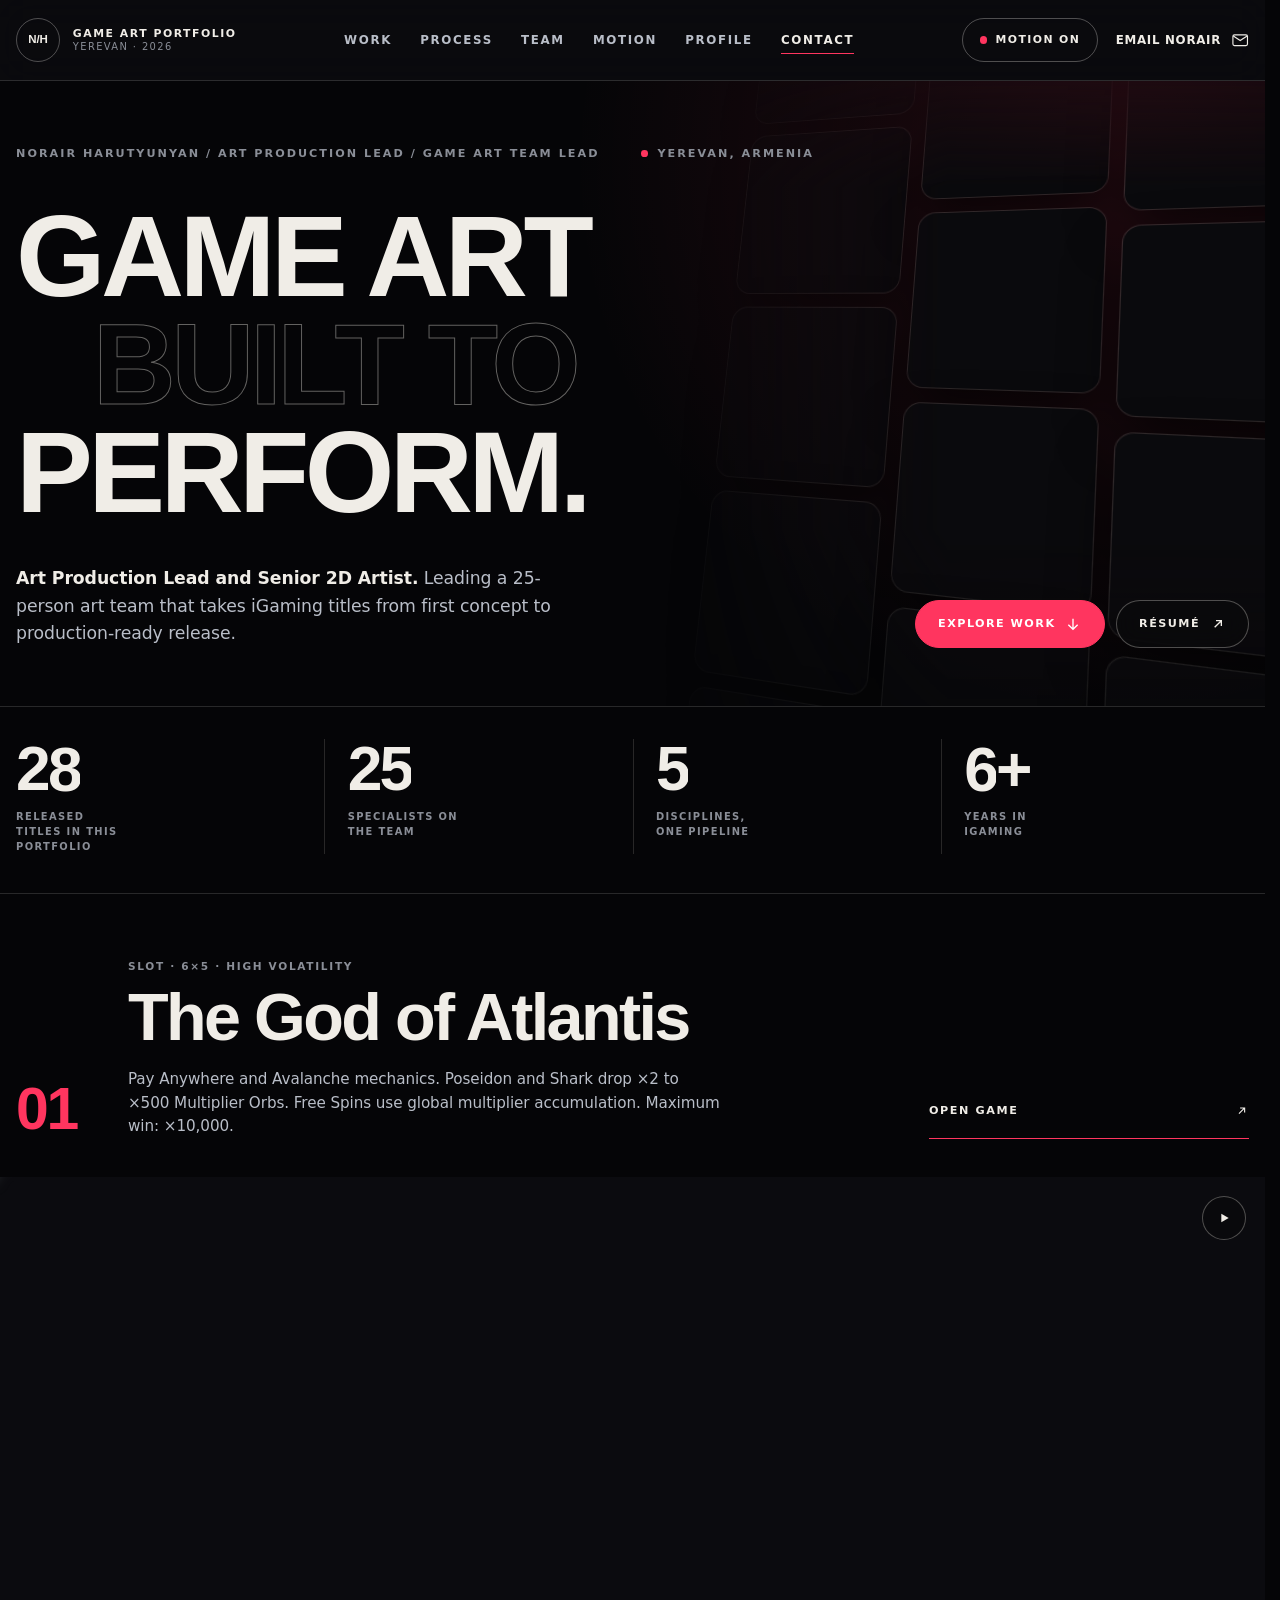
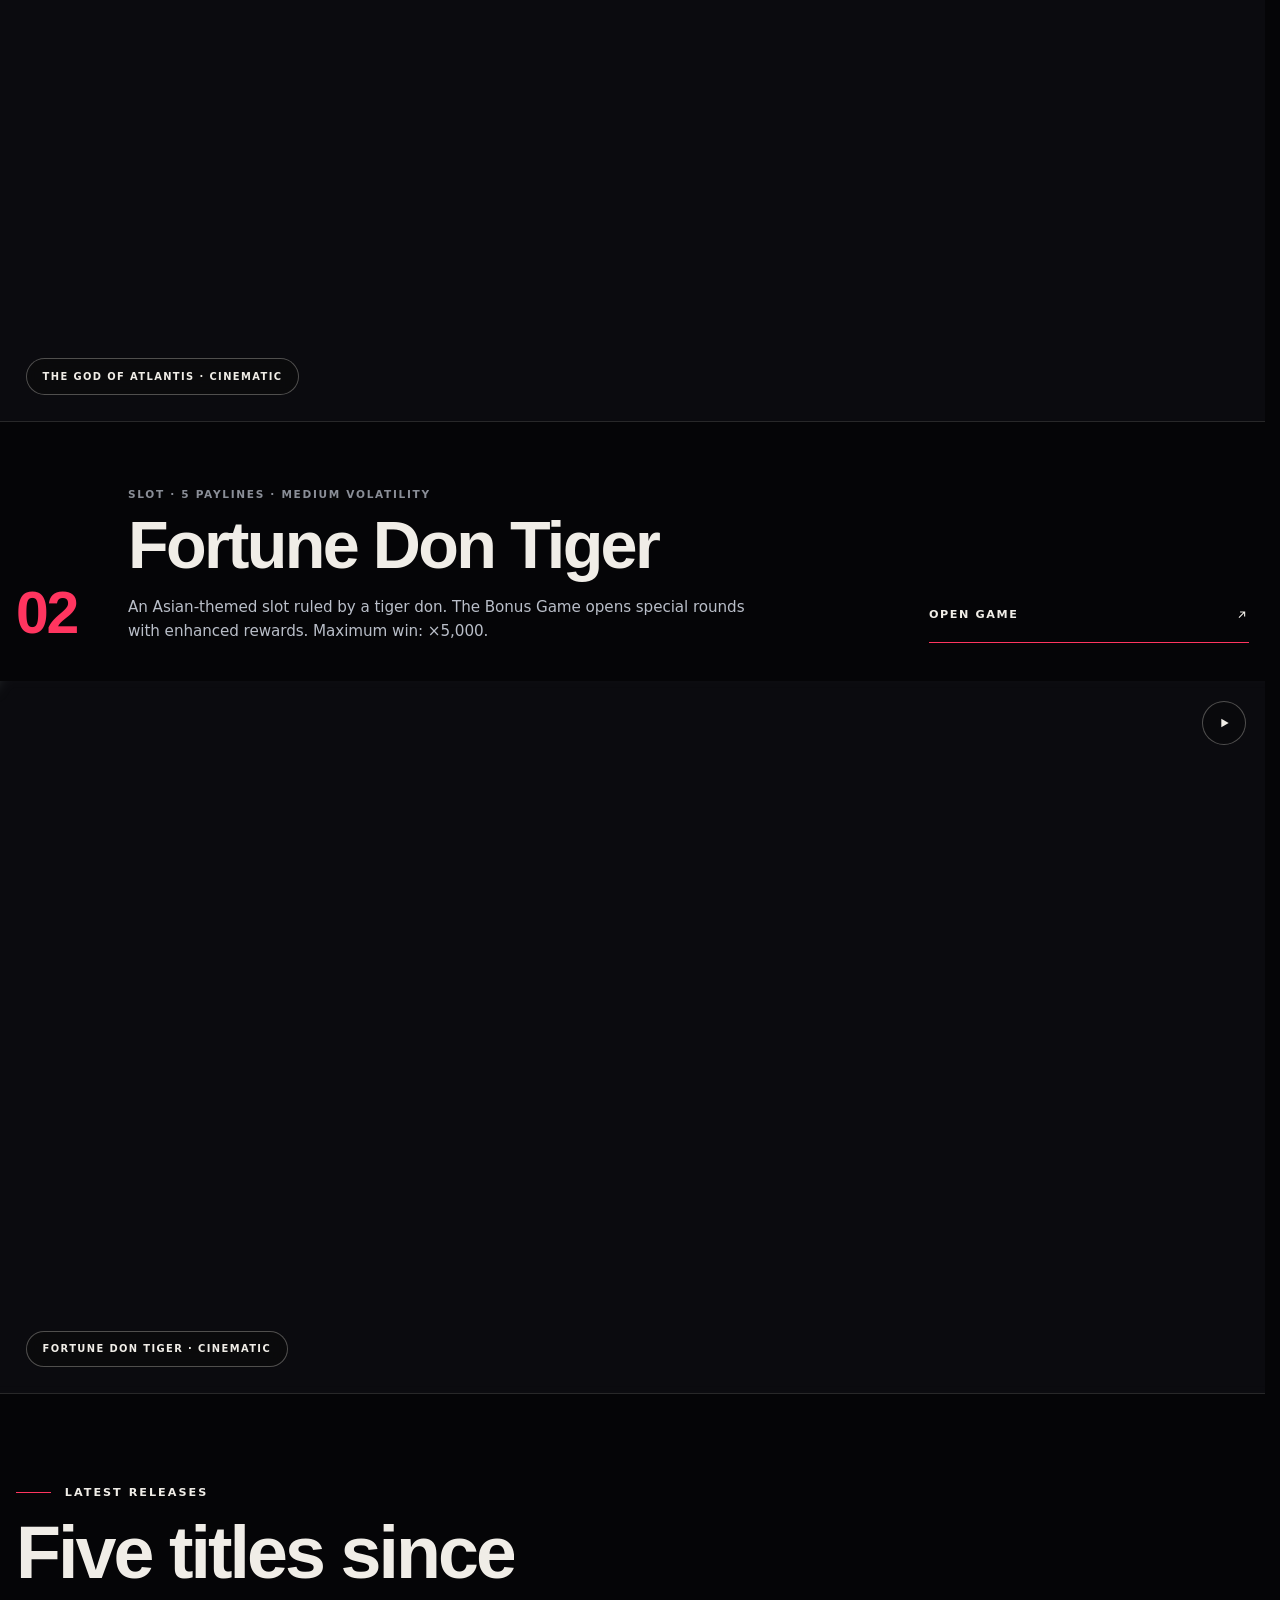
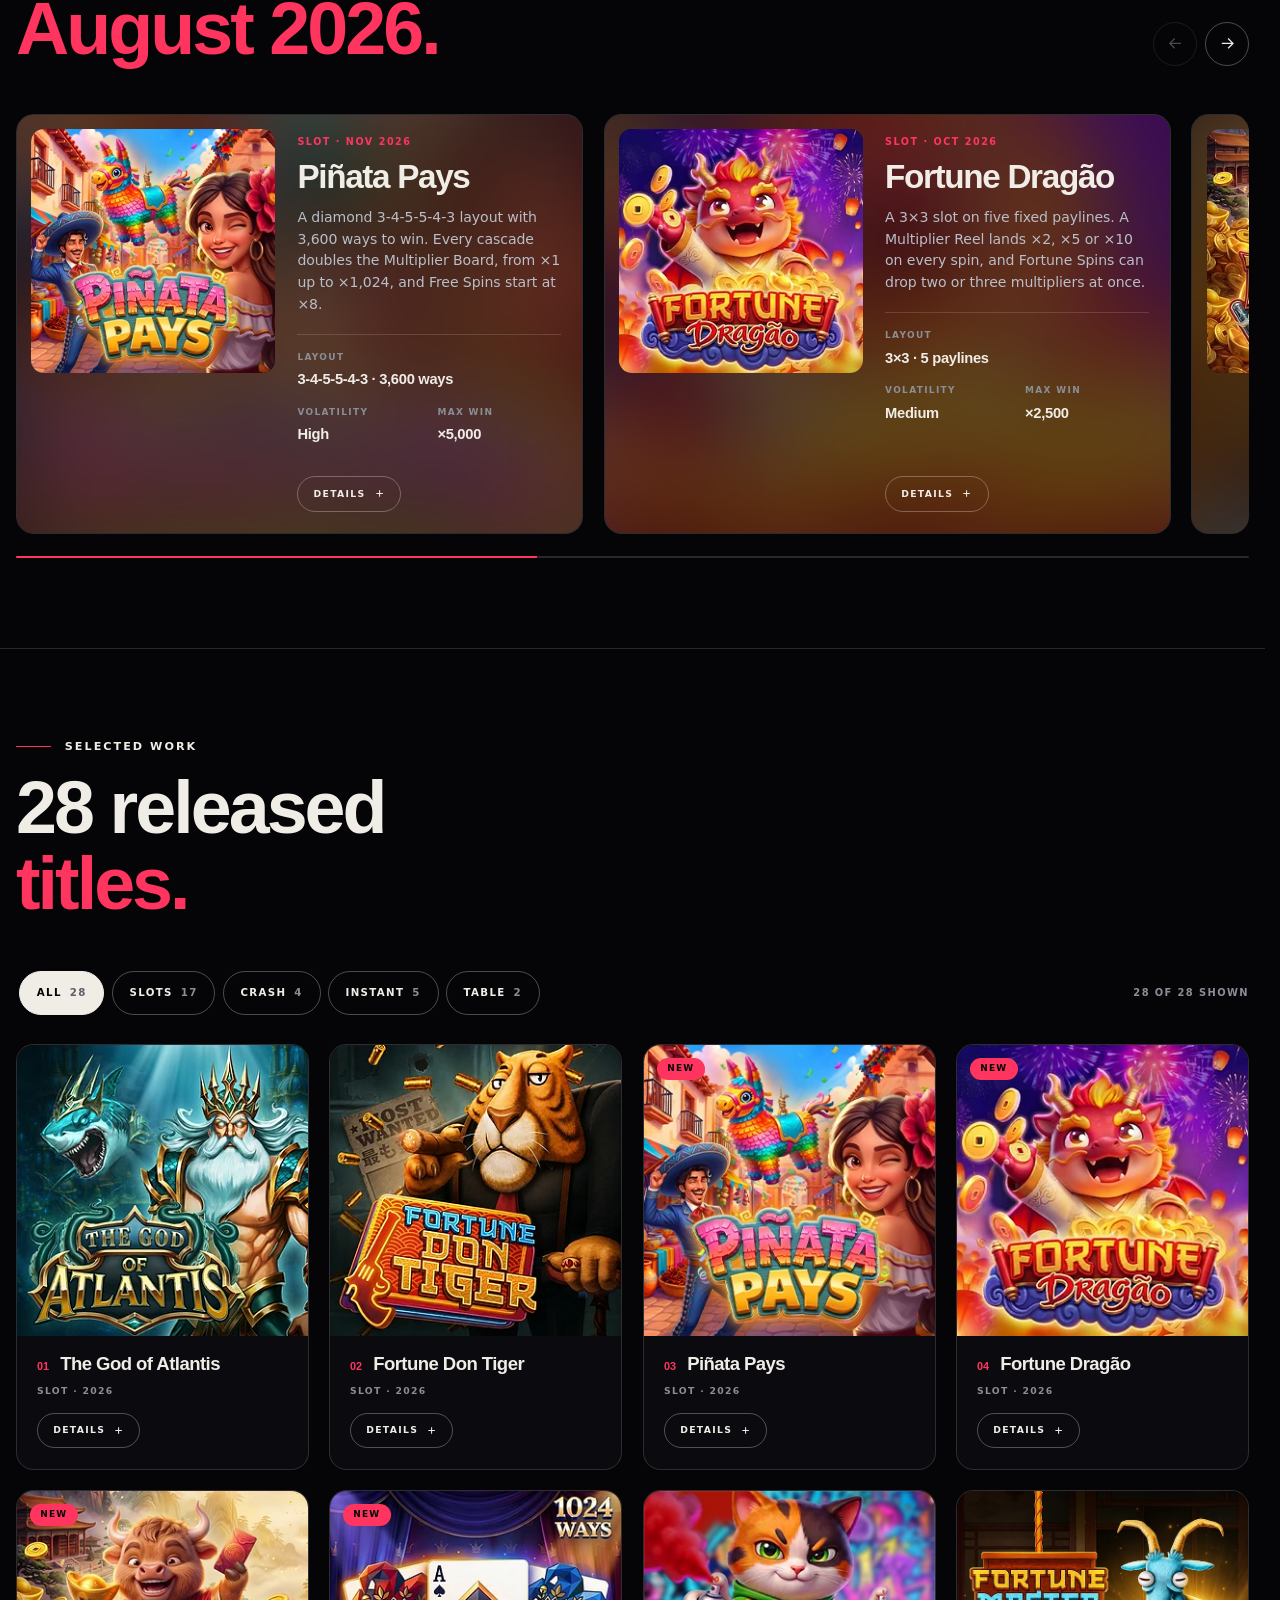
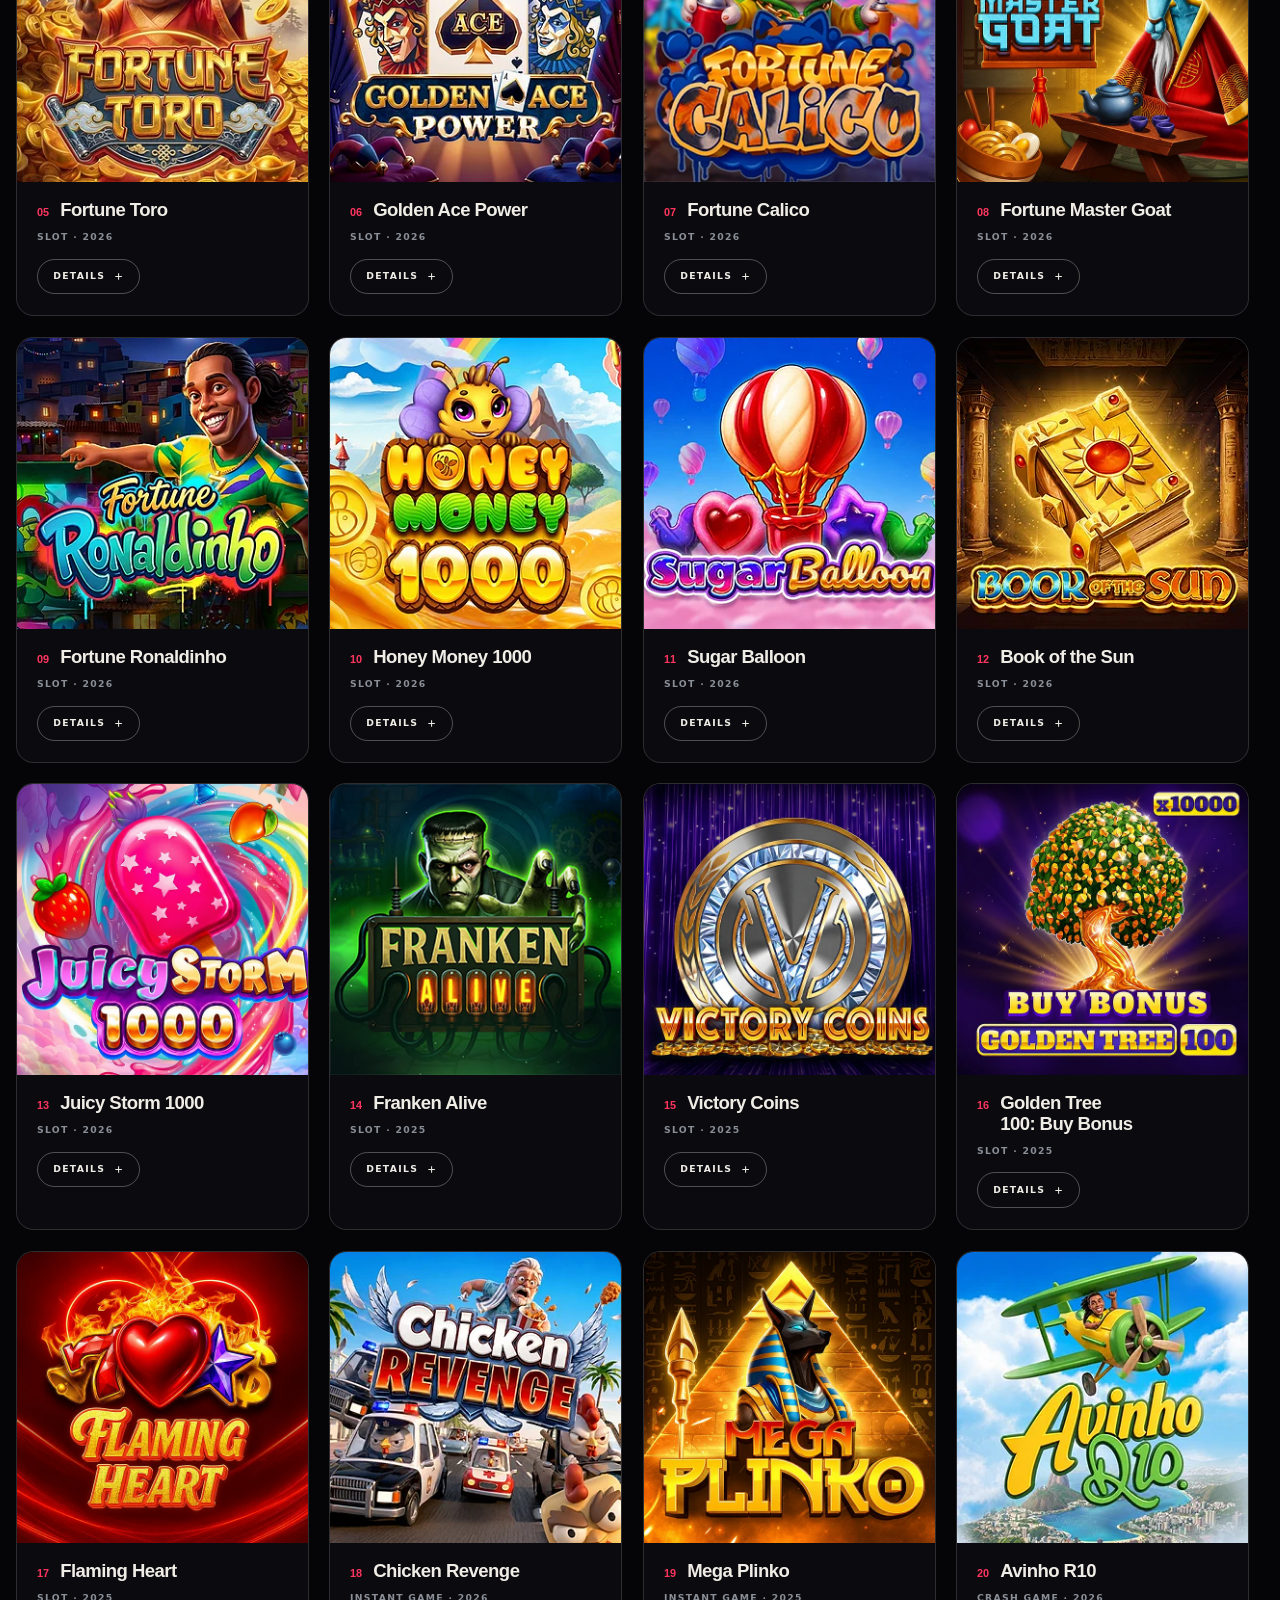
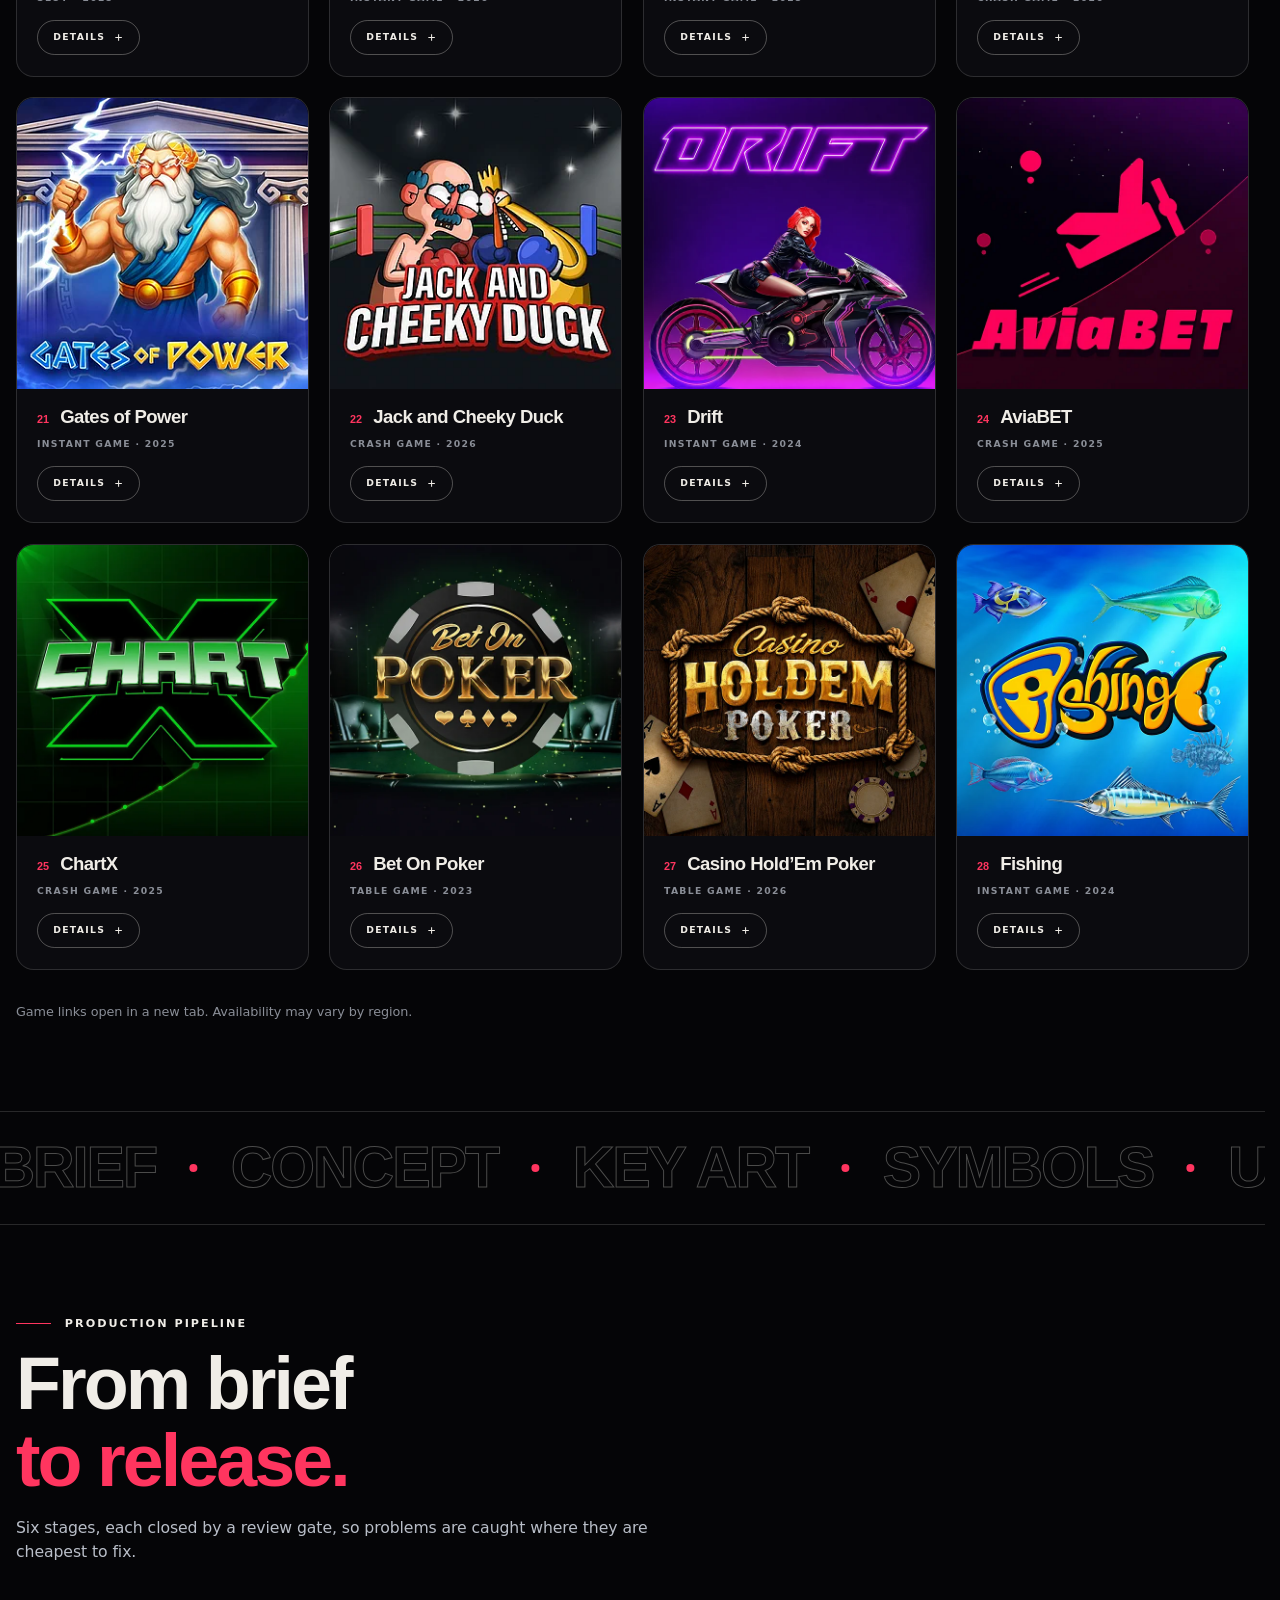
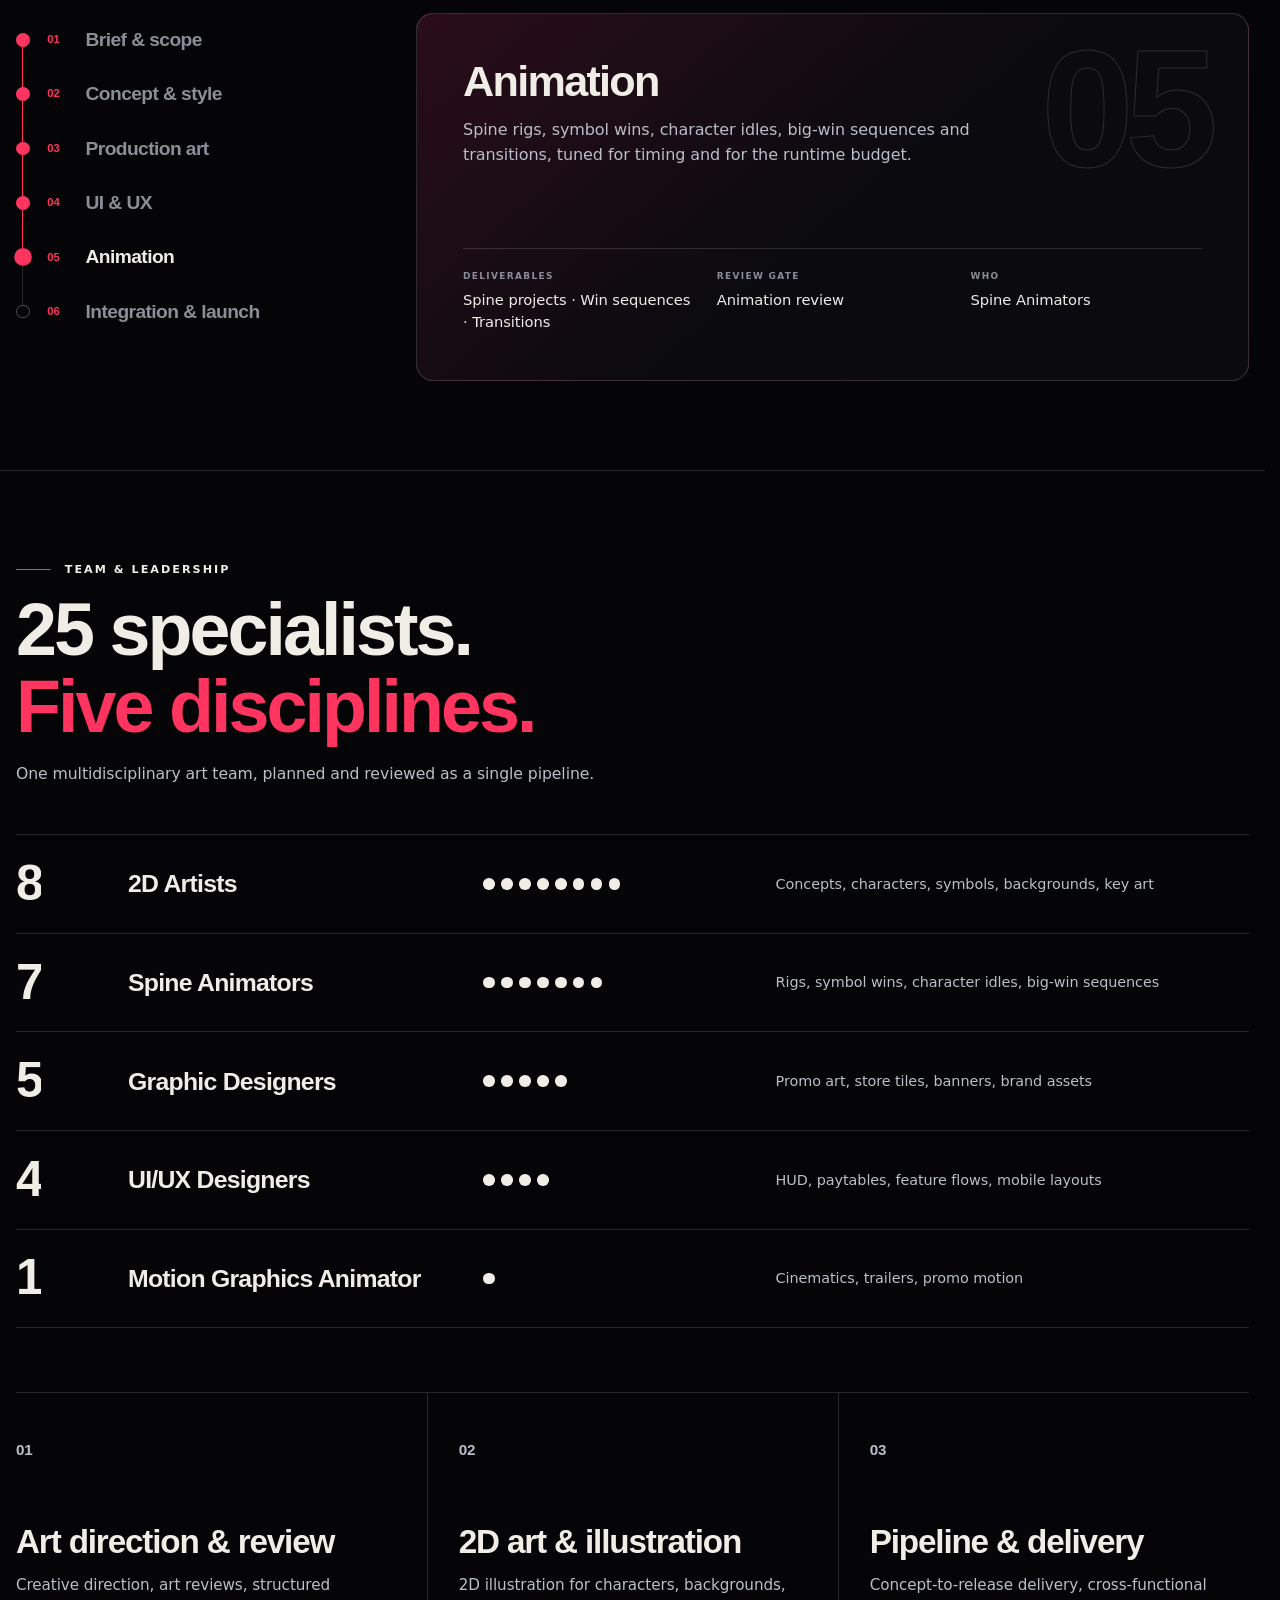
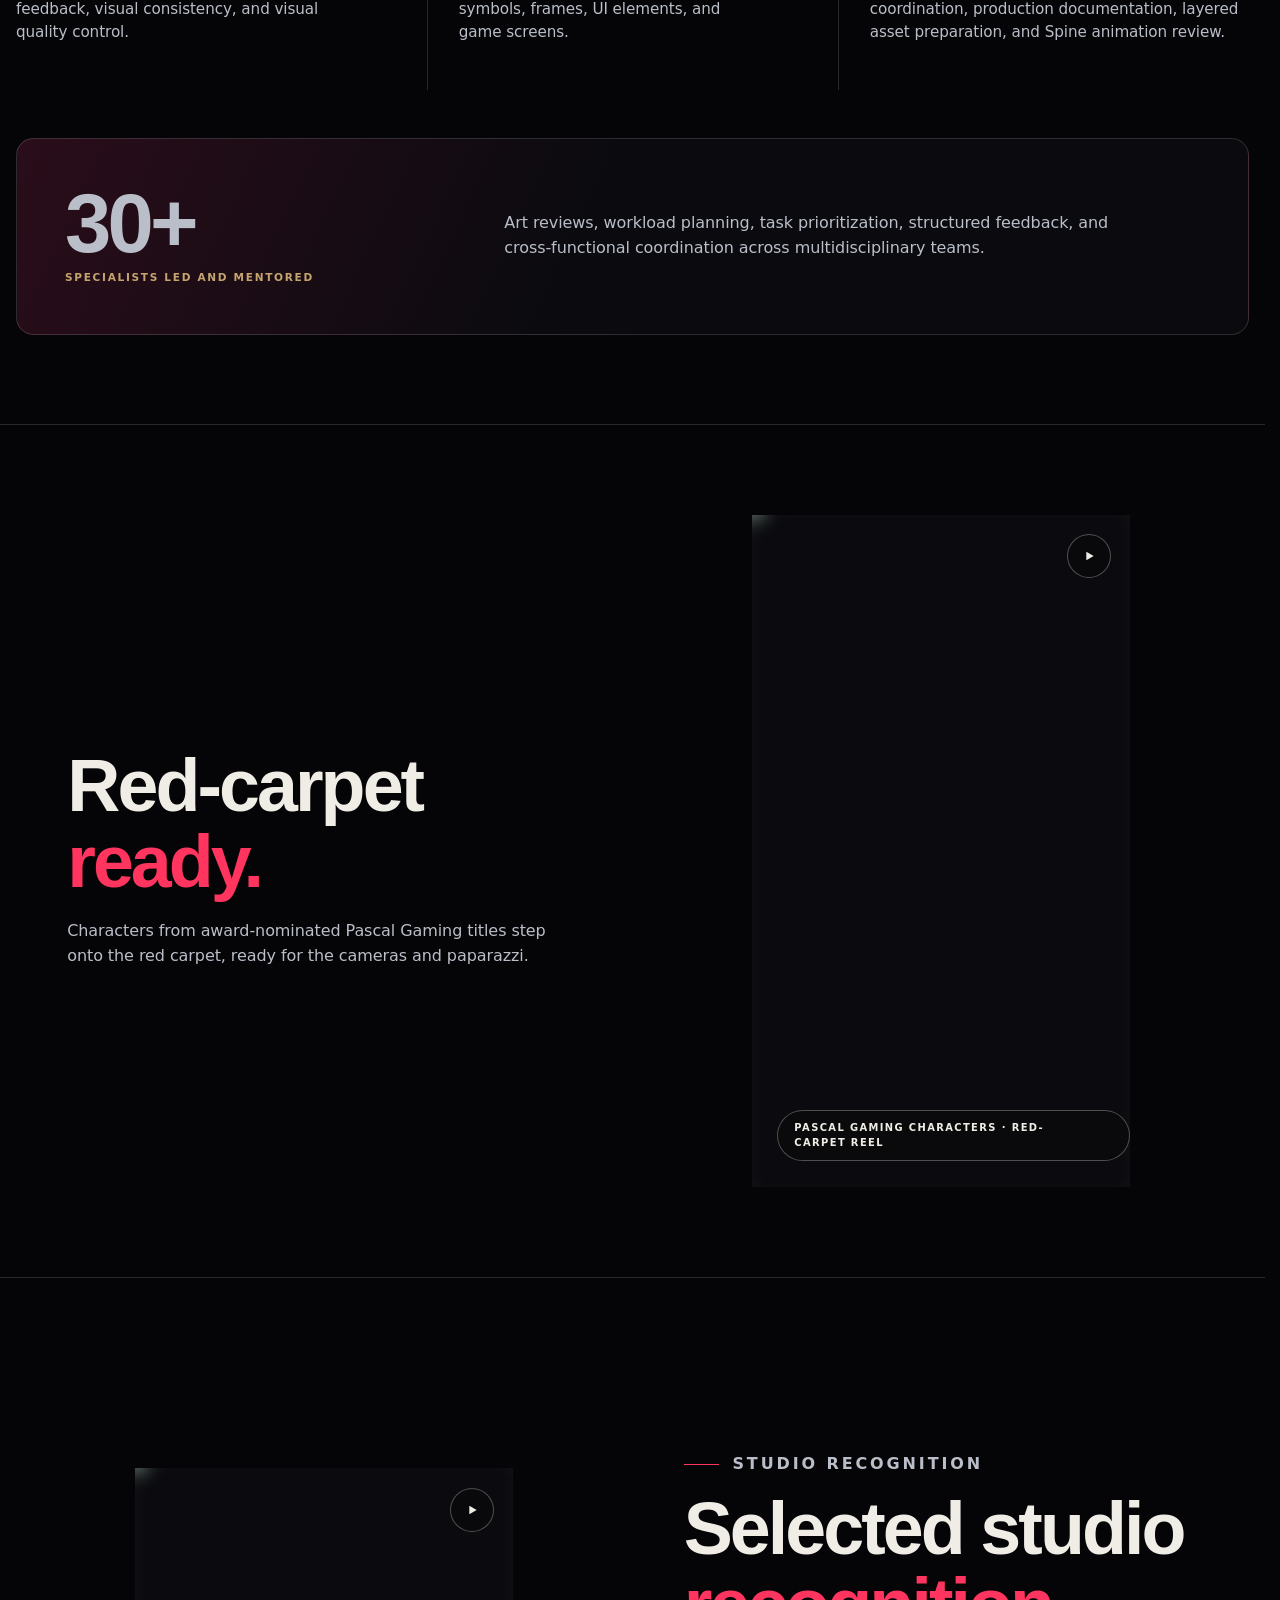
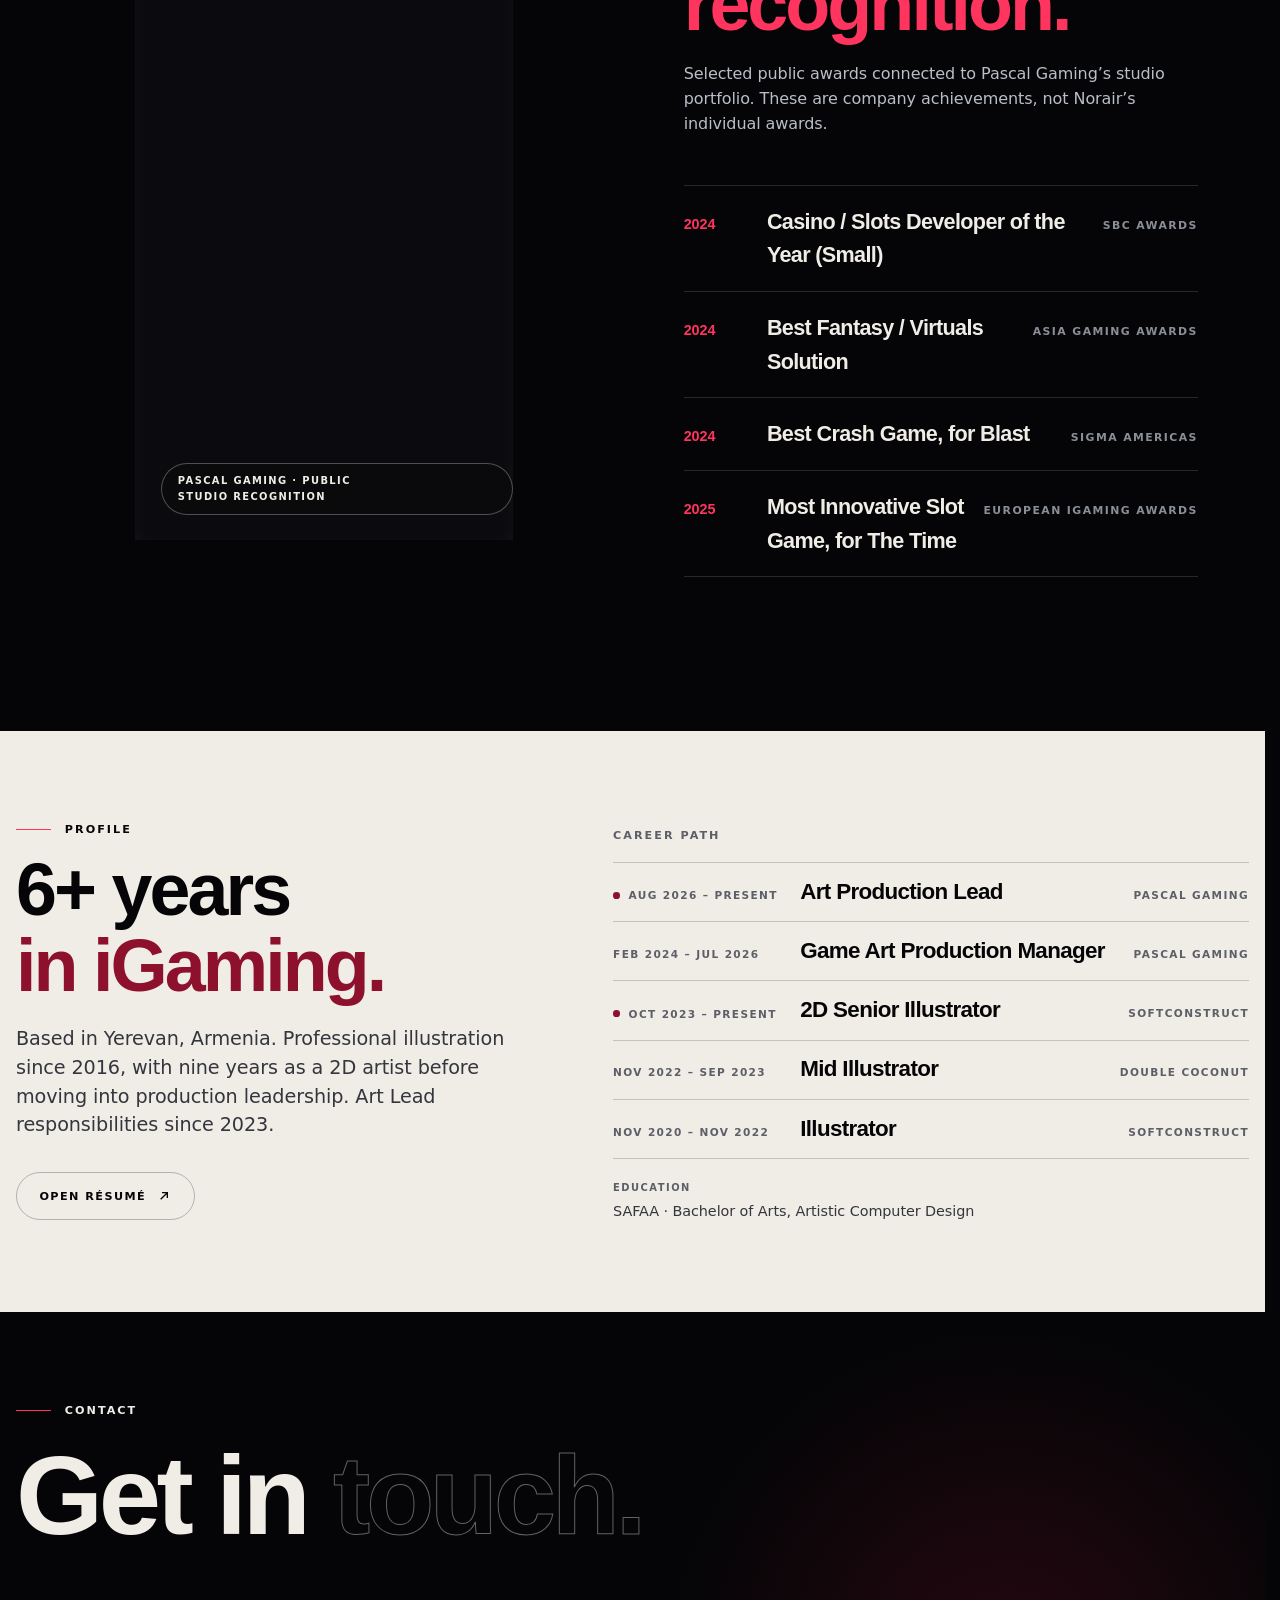
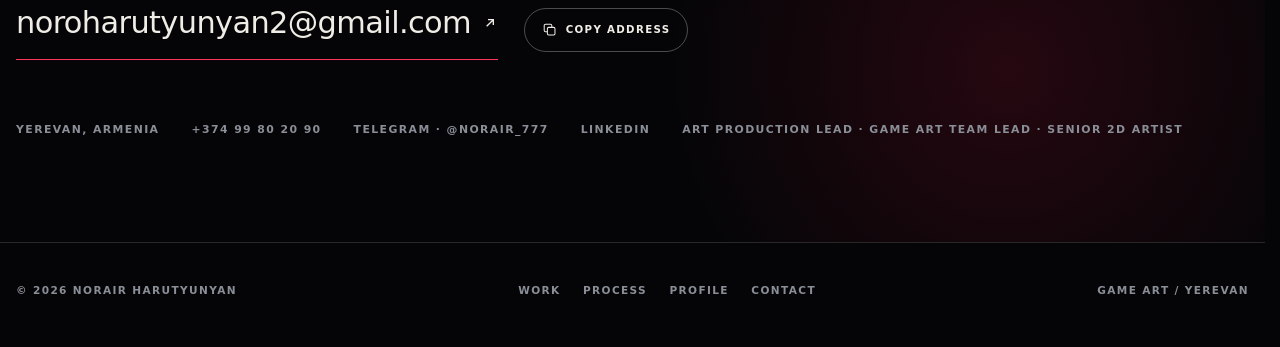
==== commit 6b93c539: "Stop browsers pairing a new page with an old stylesheet GitHub Pages lets browsers keep every file f" ====
--- a/index.html
+++ b/index.html
@@ -31,7 +31,7 @@
 
 <link rel="preload" href="assets/fonts/syne-variable.woff2" as="font" type="font/woff2" crossorigin>
 <link rel="preload" href="assets/fonts/manrope-variable.woff2" as="font" type="font/woff2" crossorigin>
-<link rel="stylesheet" href="assets/css/site.css">
+<link rel="stylesheet" href="assets/css/site.css?v=20261119">
 
 <script>document.documentElement.classList.add('js','is-booting')</script>
 
@@ -831,6 +831,6 @@
   </div>
 </dialog>
 
-<script src="assets/js/site.js" defer></script>
+<script src="assets/js/site.js?v=20261119" defer></script>
 </body>
 </html>
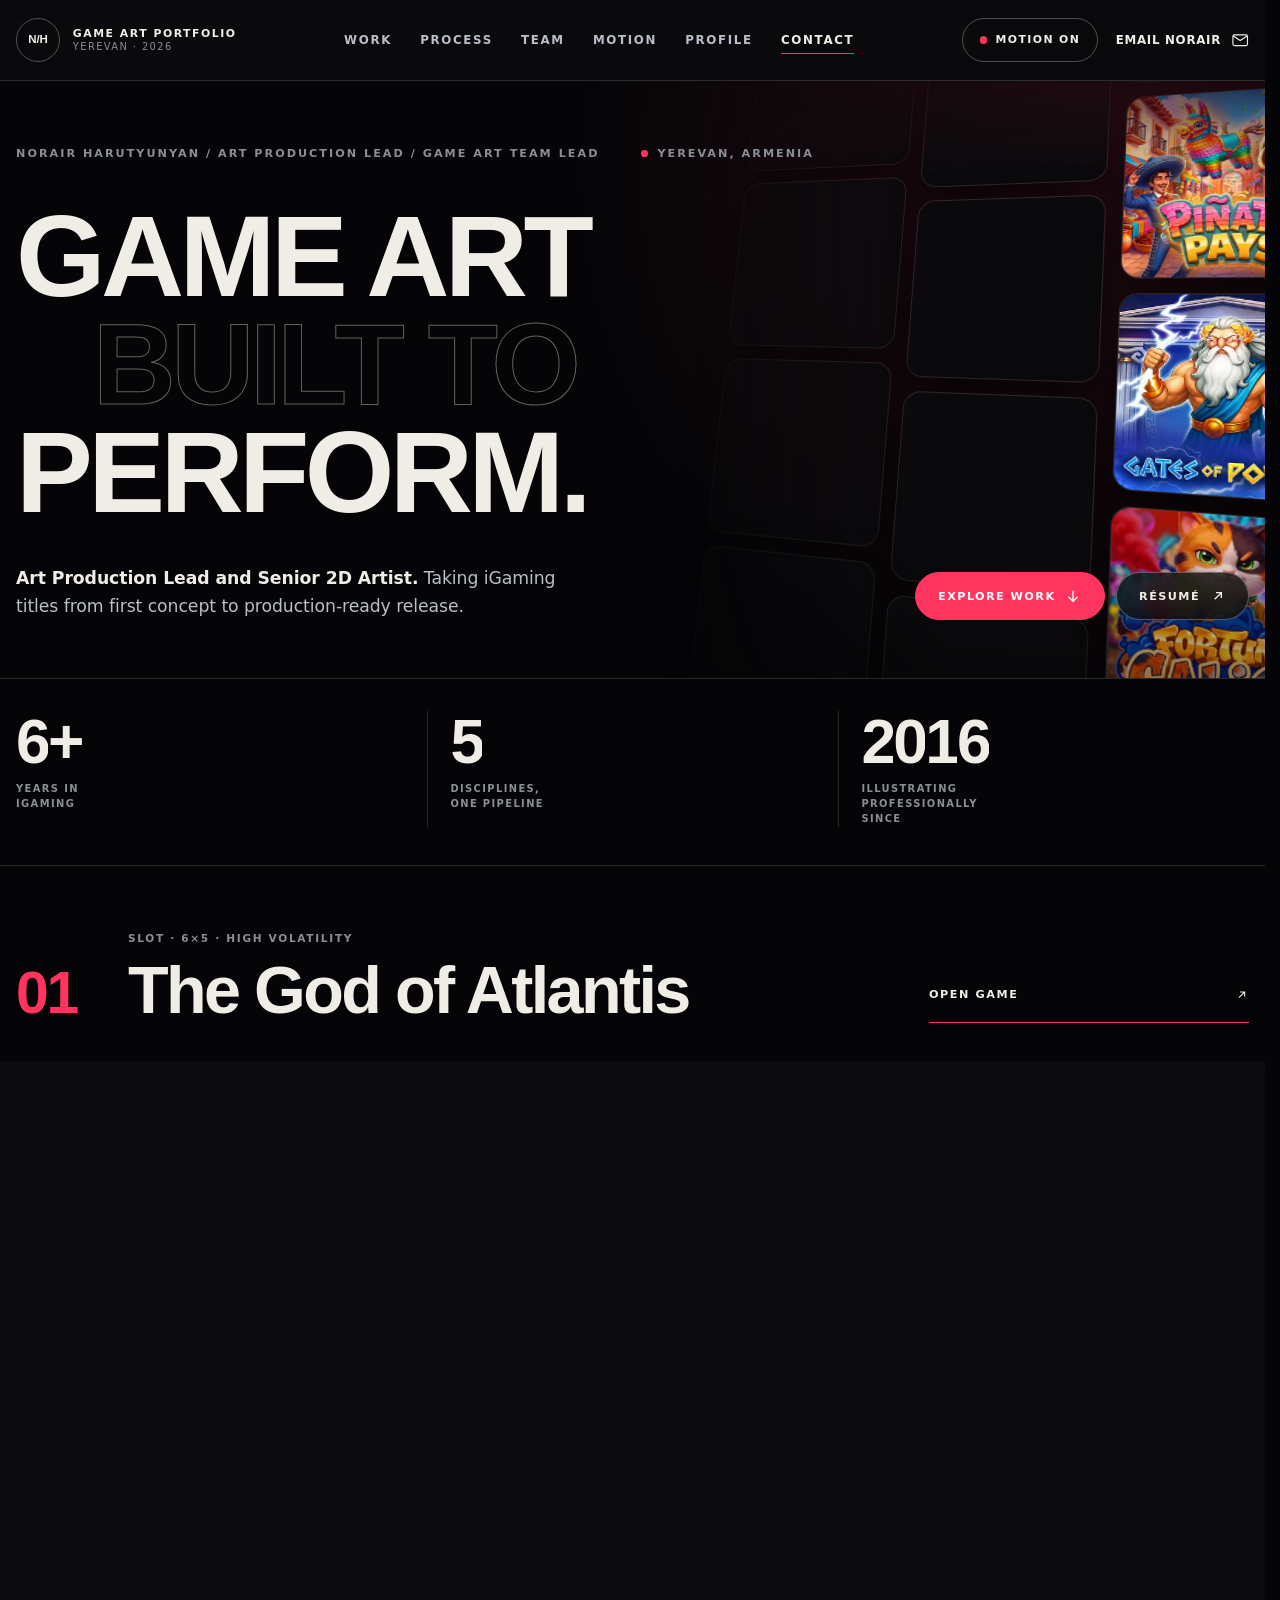
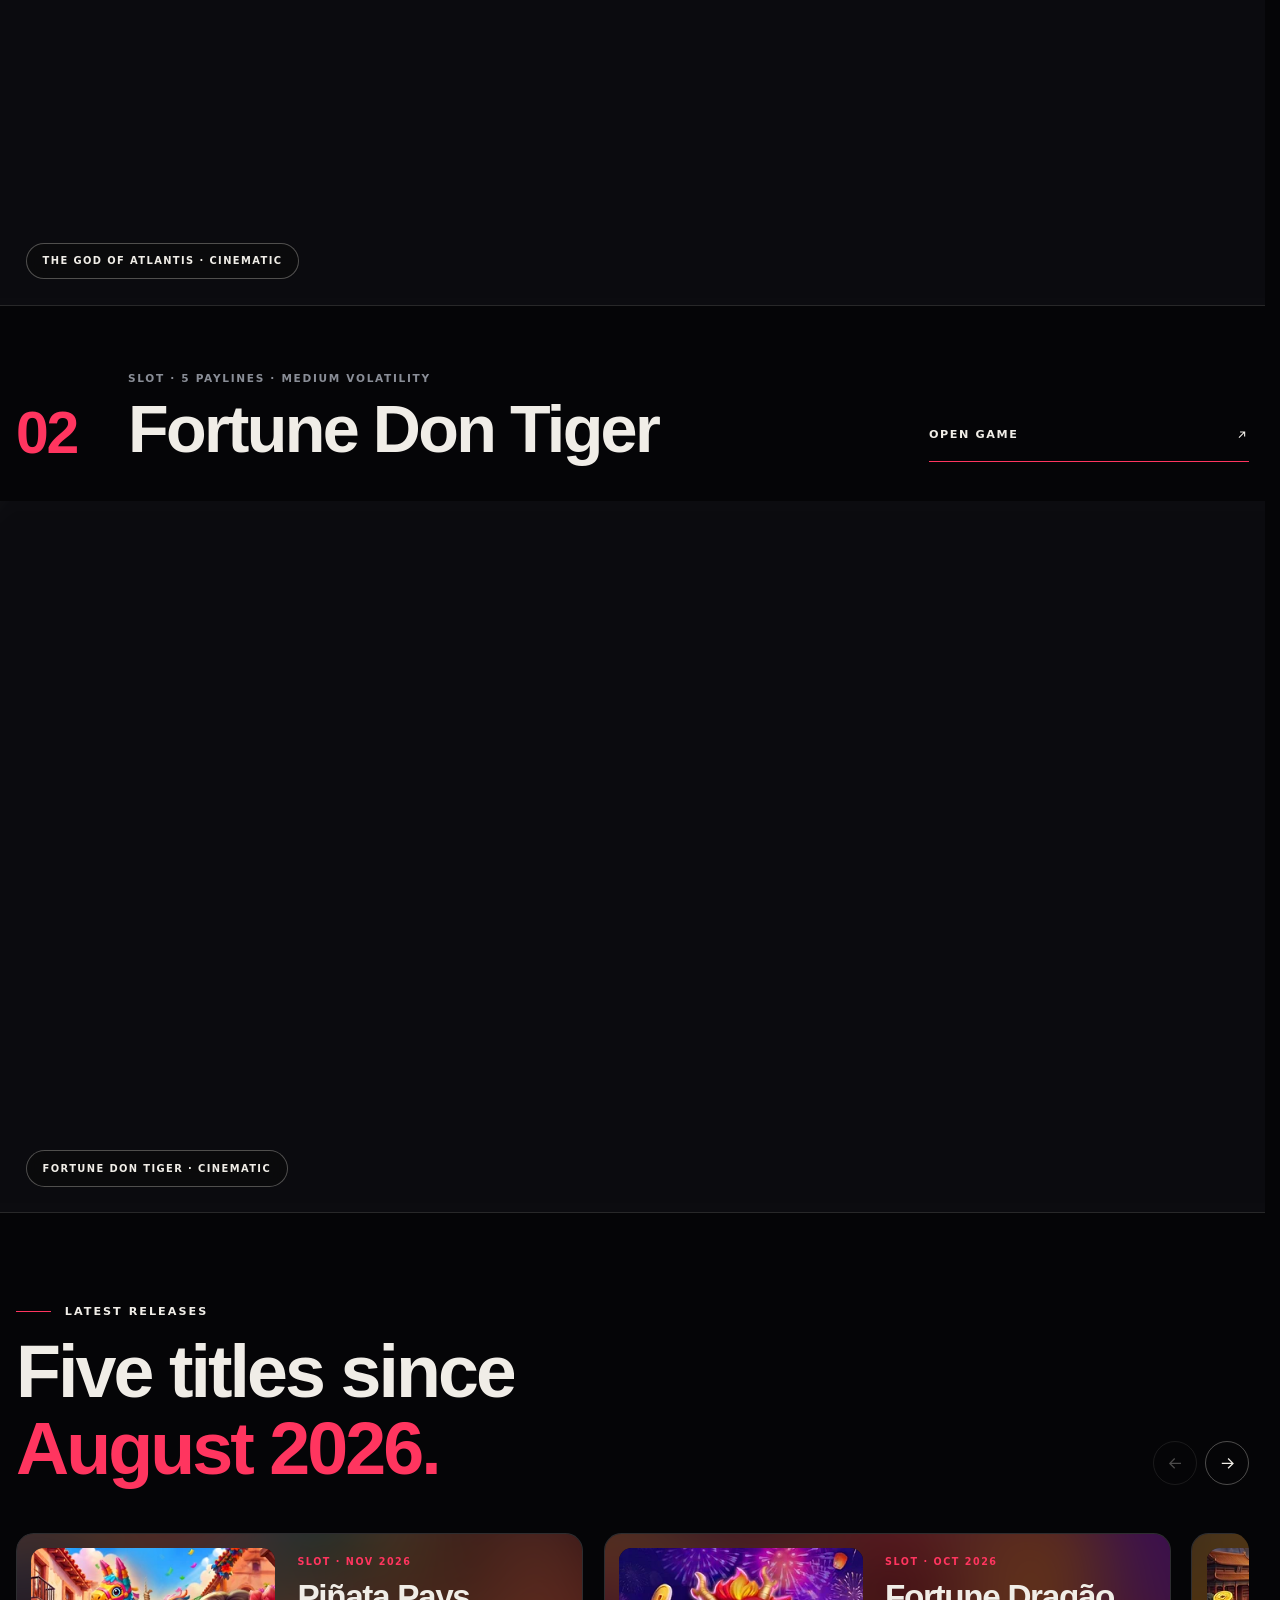
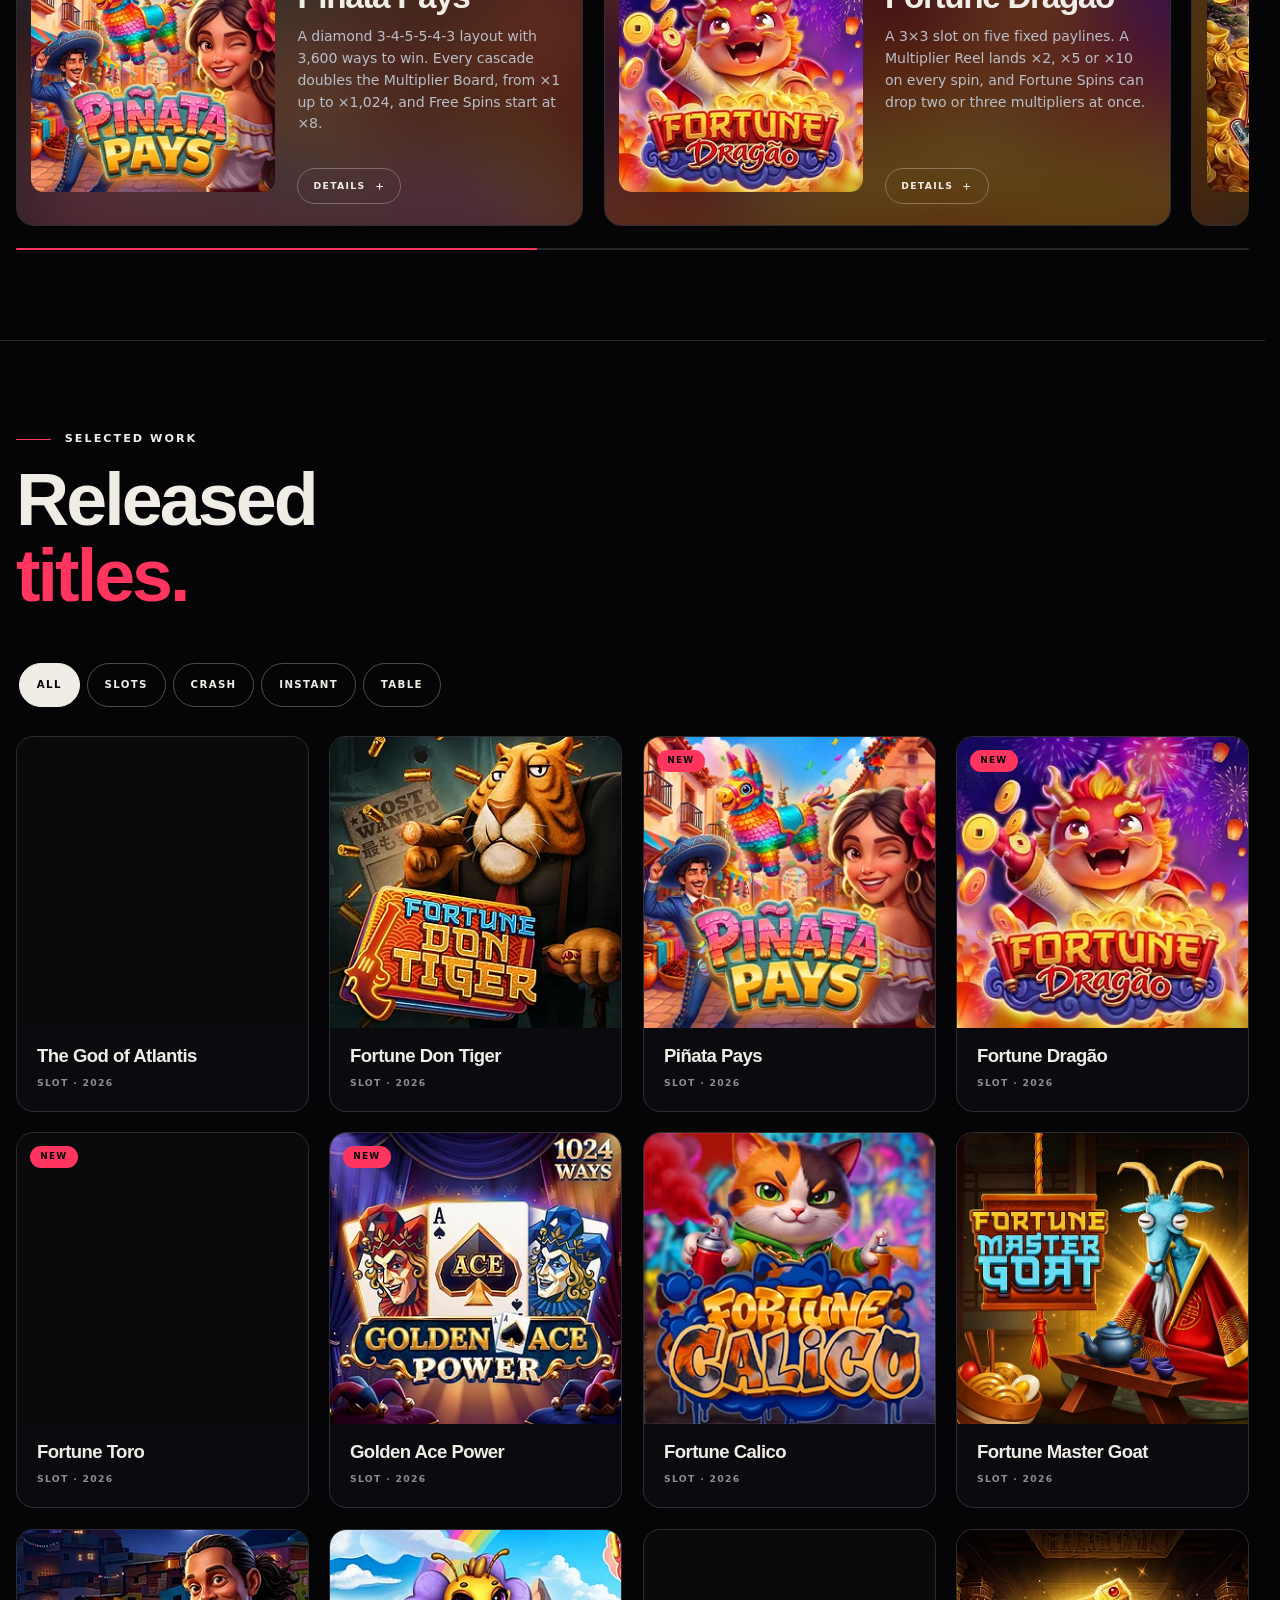
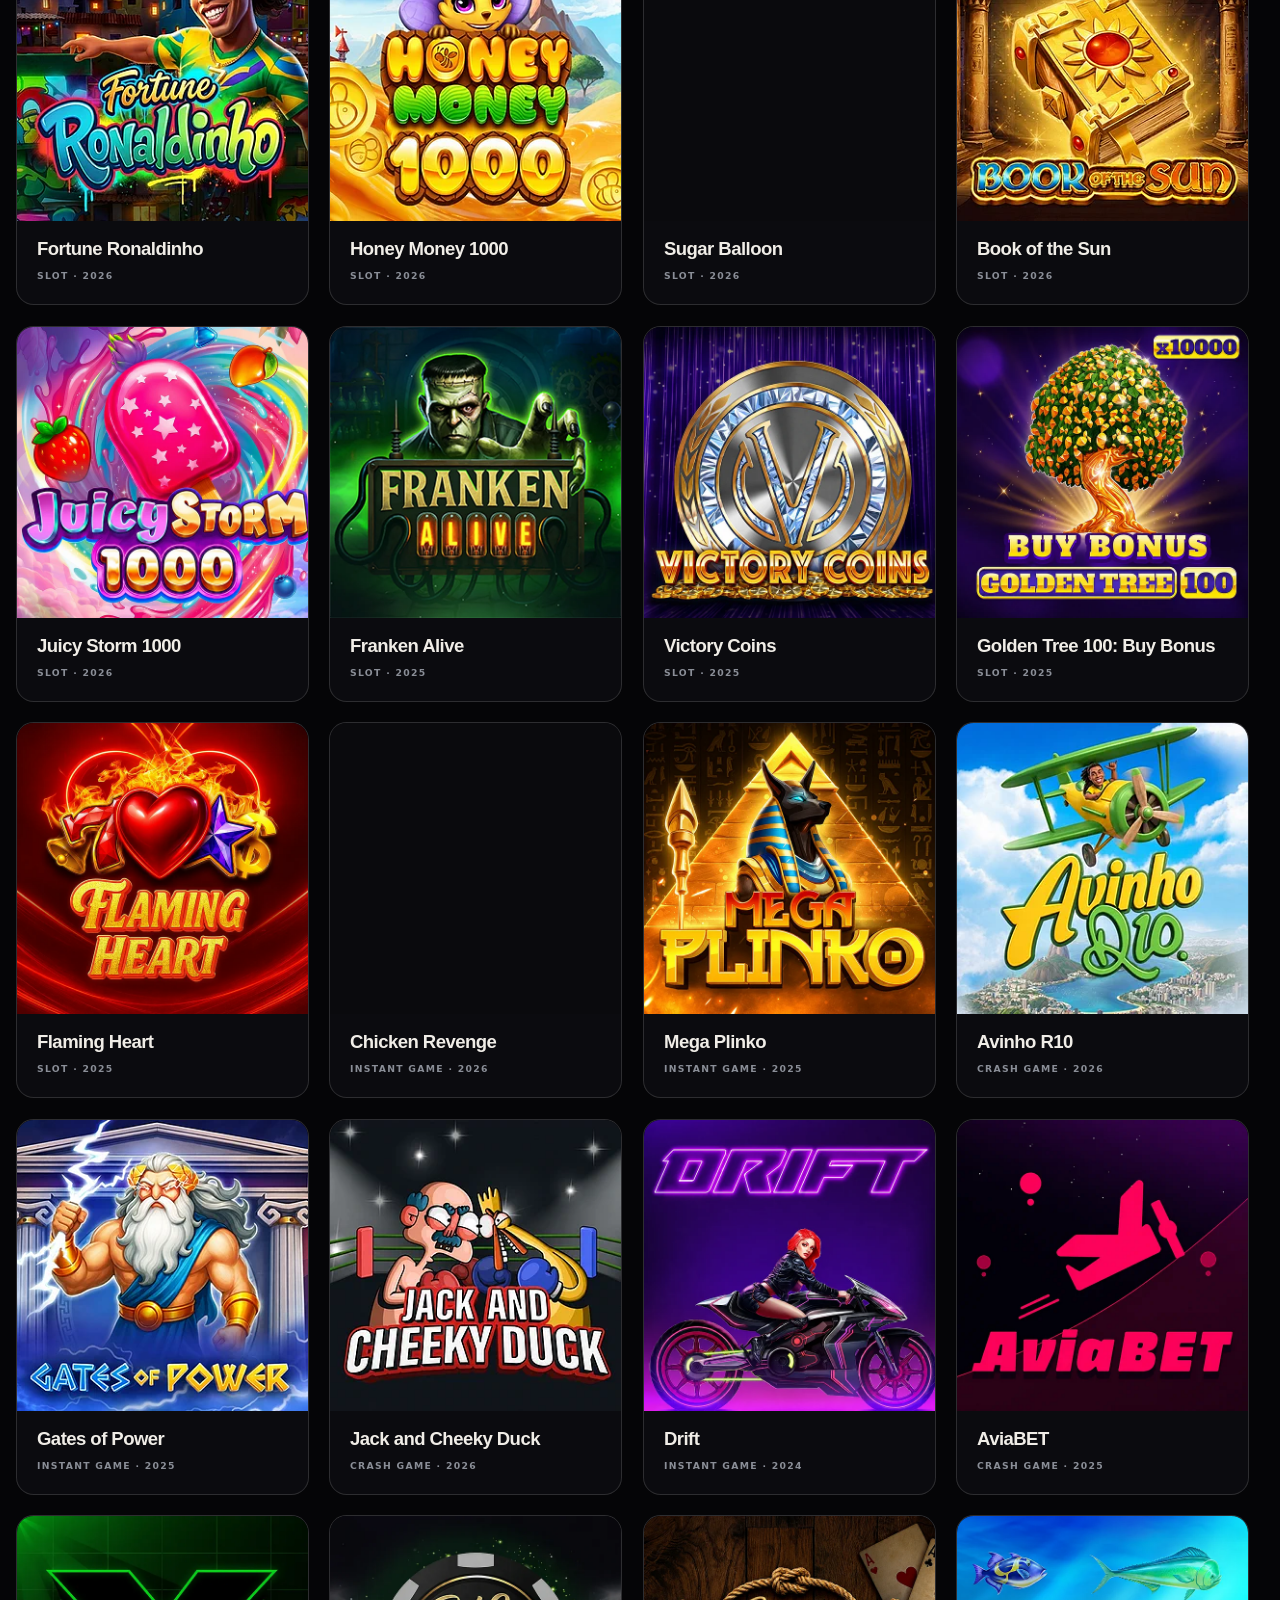
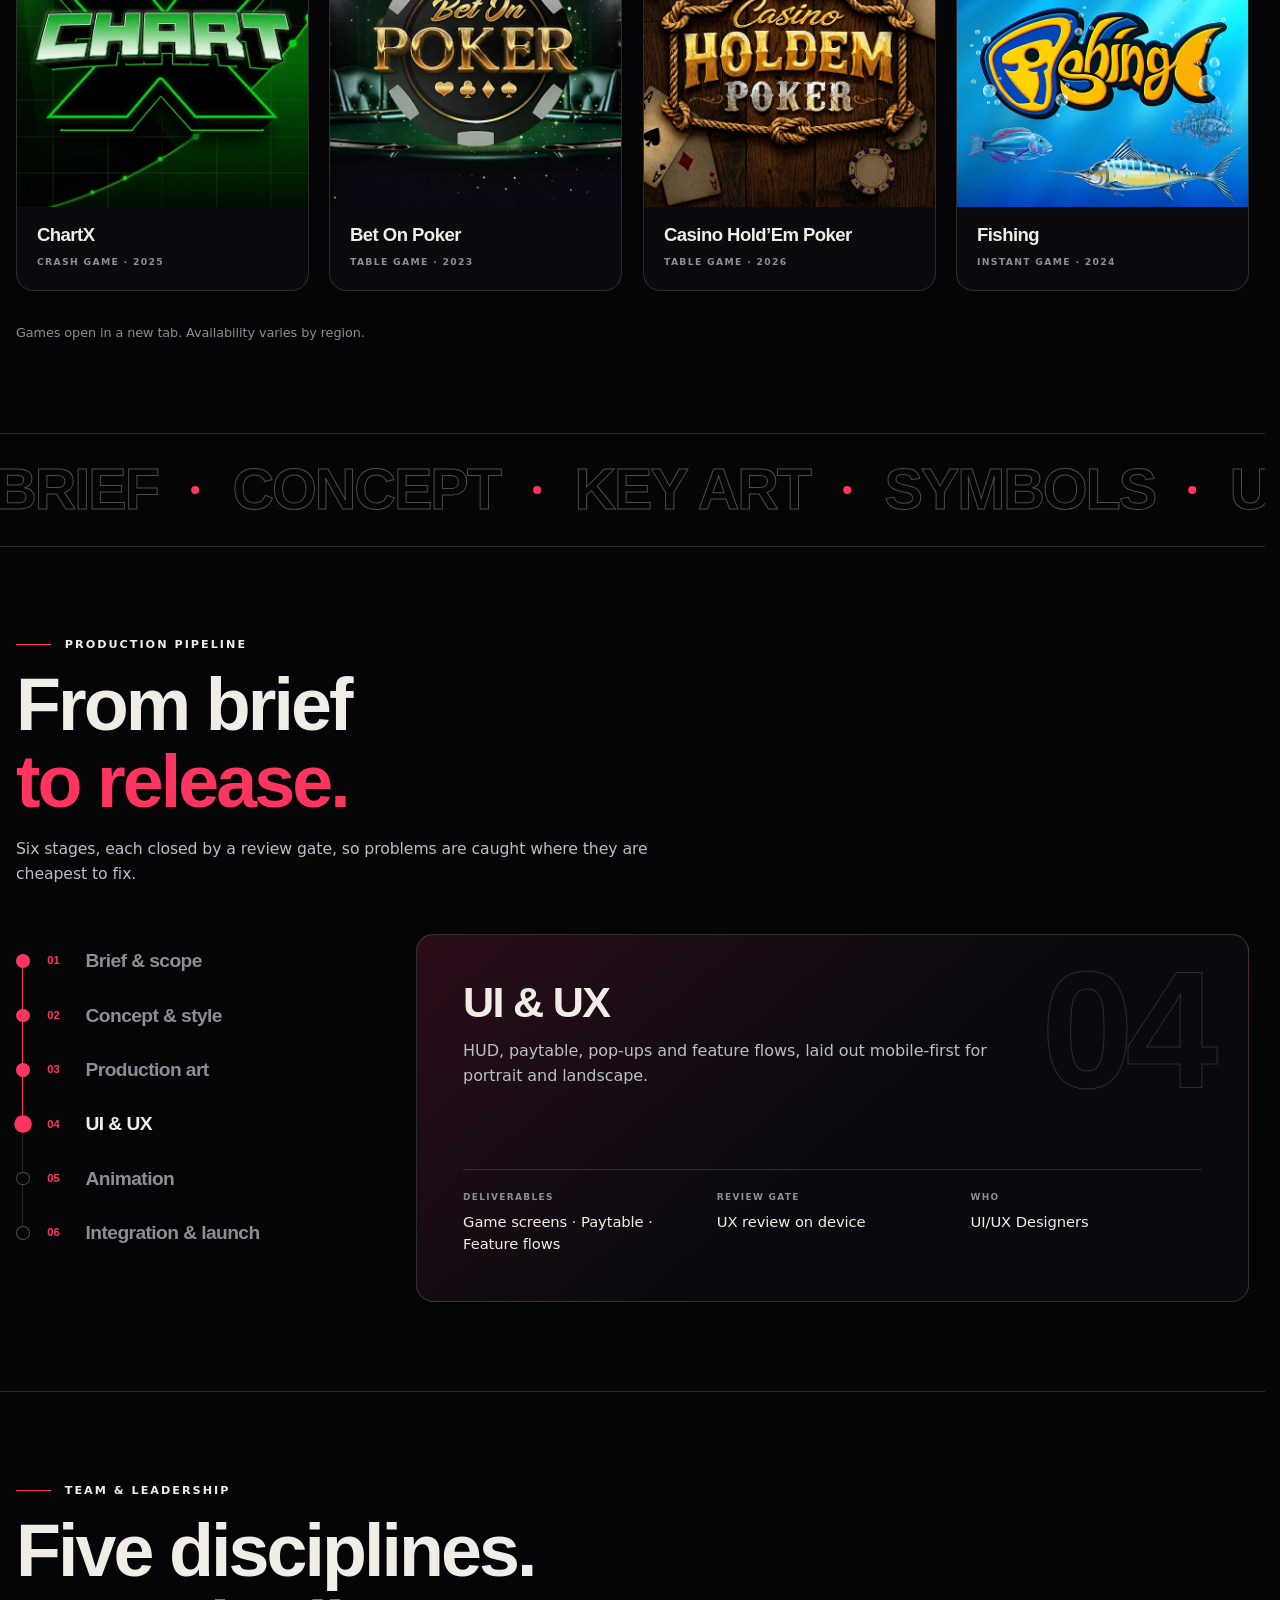
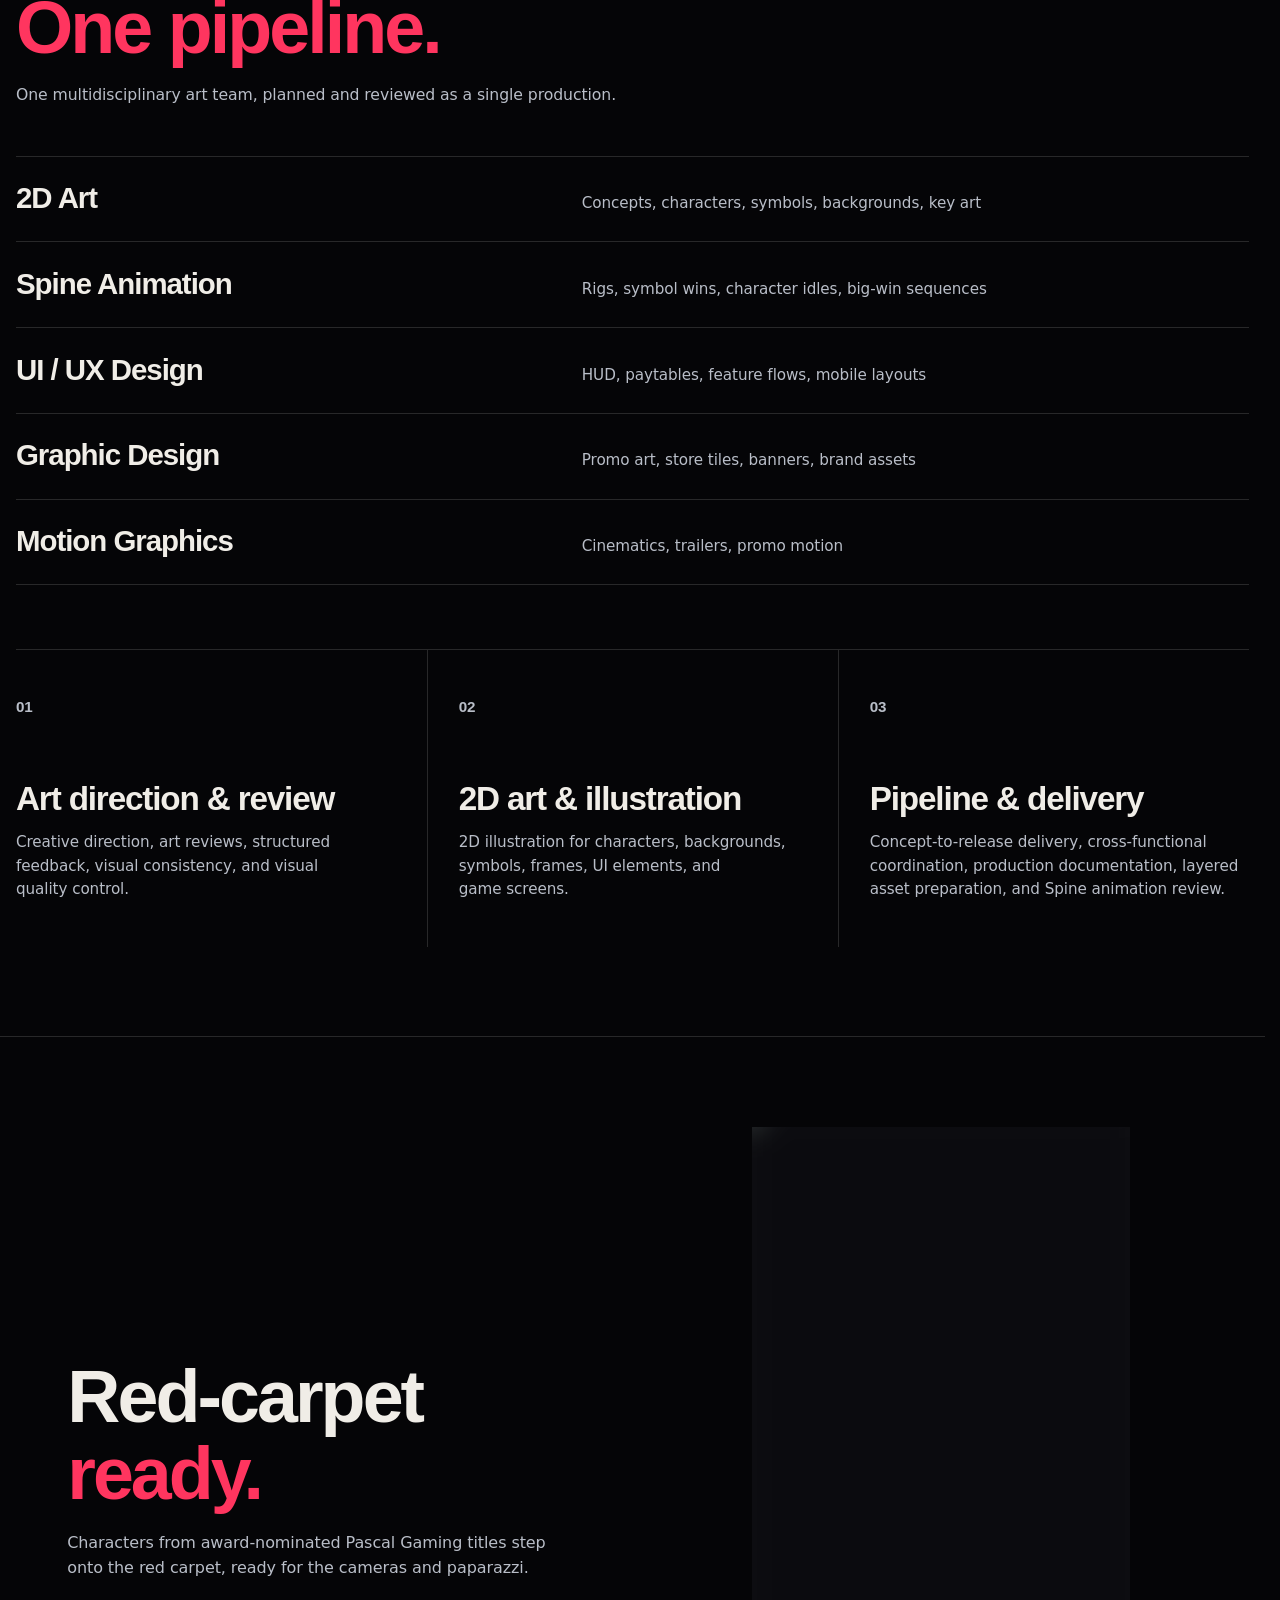
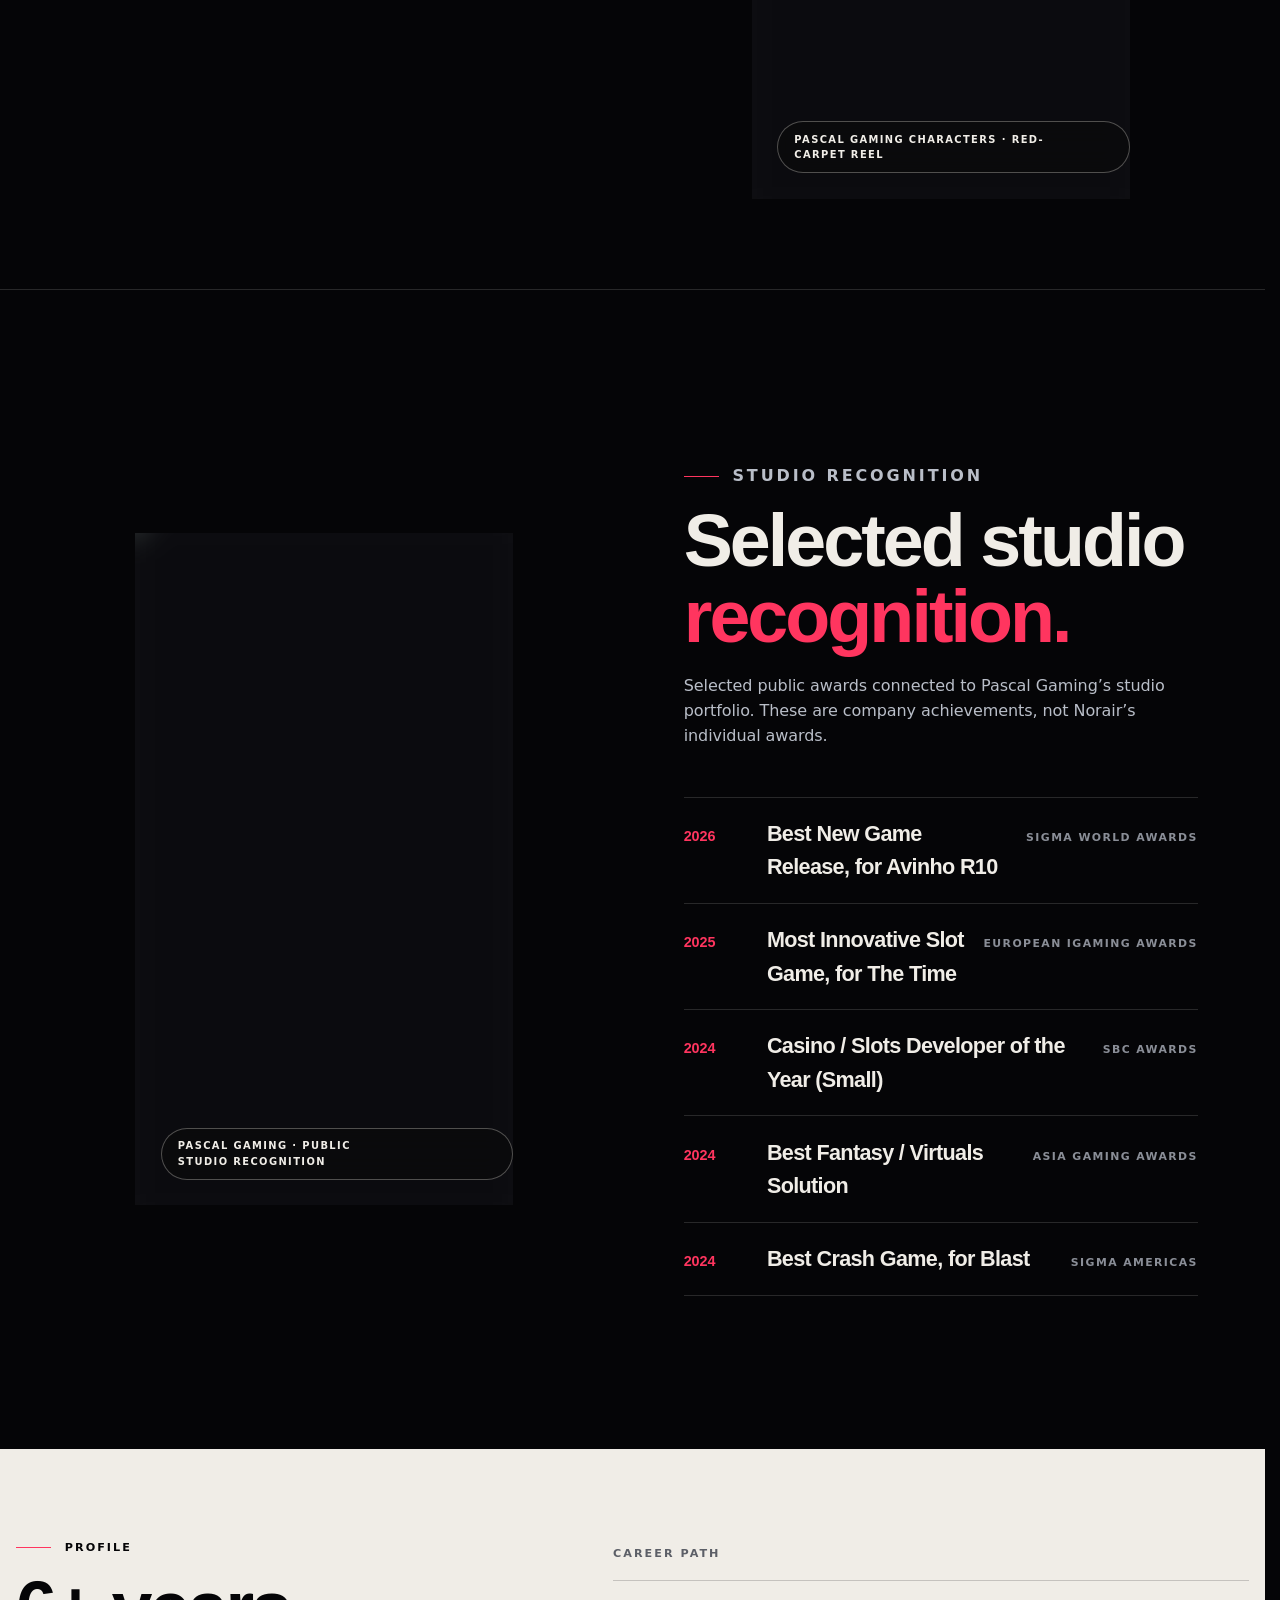
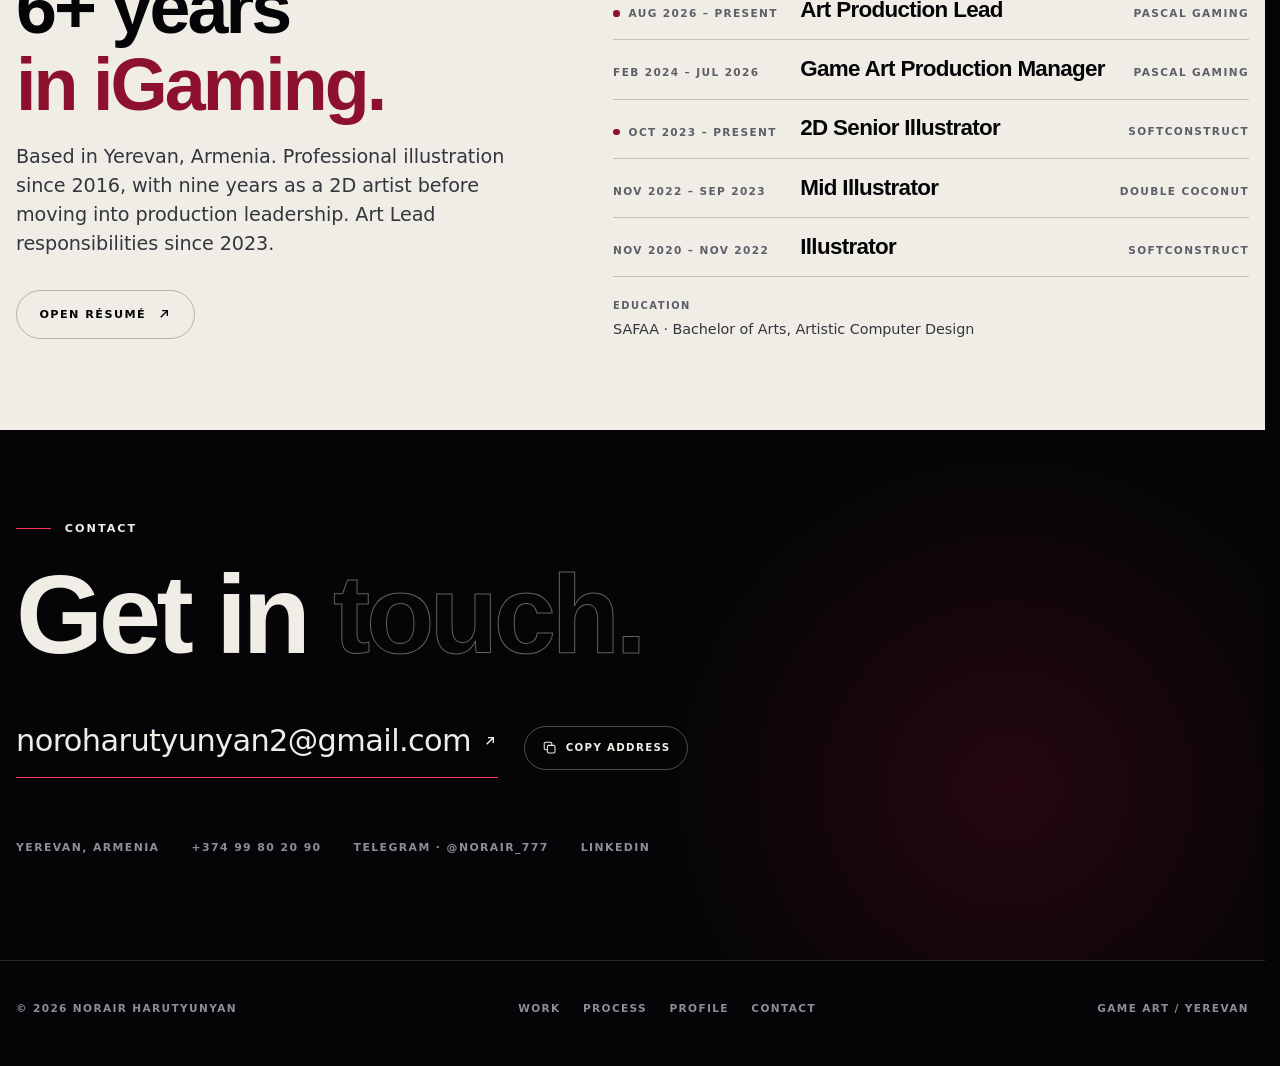
==== commit e239060f: "Play every clip, tie the hero wall to the scroll, drop the counts Requested after the rebuild went l" ====
--- a/index.html
+++ b/index.html
@@ -4,7 +4,7 @@
 <meta charset="utf-8">
 <meta name="viewport" content="width=device-width, initial-scale=1, viewport-fit=cover">
 <title>Norair Harutyunyan — Art Production Lead, iGaming Portfolio</title>
-<meta name="description" content="Norair Harutyunyan, Art Production Lead and Senior 2D Artist. 28 released iGaming titles, a 25-person art team, and the pipeline that takes game art from concept to release.">
+<meta name="description" content="Norair Harutyunyan, Art Production Lead and Senior 2D Artist. Released iGaming titles, cinematics, and the production pipeline that takes game art from concept to release.">
 <meta name="author" content="Norair Harutyunyan">
 <meta name="theme-color" content="#050507">
 <meta name="color-scheme" content="dark light">
@@ -13,7 +13,7 @@
 <meta property="og:type" content="website">
 <meta property="og:site_name" content="Norair Harutyunyan — Game Art Portfolio">
 <meta property="og:title" content="Norair Harutyunyan — Art Production Lead, iGaming Portfolio">
-<meta property="og:description" content="28 released iGaming titles, motion work, and the production pipeline behind them.">
+<meta property="og:description" content="Released iGaming titles, cinematics, and the production pipeline behind them.">
 <meta property="og:url" content="https://norohtn.github.io/Norair_Harutyunyan_Portfolio/">
 <meta property="og:locale" content="en_US">
 <meta property="og:image" content="https://norohtn.github.io/Norair_Harutyunyan_Portfolio/og-cover.jpg">
@@ -22,7 +22,7 @@
 <meta property="og:image:alt" content="Norair Harutyunyan, Art Production Lead, Yerevan. Game art built to perform.">
 <meta name="twitter:card" content="summary_large_image">
 <meta name="twitter:title" content="Norair Harutyunyan — Art Production Lead, iGaming Portfolio">
-<meta name="twitter:description" content="28 released iGaming titles, motion work, and the production pipeline behind them.">
+<meta name="twitter:description" content="Released iGaming titles, cinematics, and the production pipeline behind them.">
 <meta name="twitter:image" content="https://norohtn.github.io/Norair_Harutyunyan_Portfolio/og-cover.jpg">
 
 <link rel="icon" href="favicon.svg" type="image/svg+xml">
@@ -126,17 +126,19 @@
         <span class="ln"><span>perform.</span></span>
       </h1>
 
-      <!-- Key art on three slow reels. Decorative: every title is in the grid below. -->
+        <!-- Key art on three reels that travel with the scroll. A pointer-only shortcut into the
+           titles below: hidden from assistive tech and out of the tab order, because every
+           one of these is in the Work grid with a proper name. -->
       <div class="hero__reels" aria-hidden="true">
         <div class="hero__plane">
-        <div class="reel reel--1"><div class="reel__strip"><img src="games/god-of-atlantis.webp" srcset="games/god-of-atlantis.webp 302w, games/god-of-atlantis@2x.webp 604w" sizes="(min-width:900px) 200px, 100px" alt="" width="302" height="302" decoding="async"><img src="games/fortune-toro.webp" srcset="games/fortune-toro.webp 302w, games/fortune-toro@2x.webp 604w" sizes="(min-width:900px) 200px, 100px" alt="" width="302" height="302" decoding="async"><img src="games/sugar-balloon.webp" srcset="games/sugar-balloon.webp 302w, games/sugar-balloon@2x.webp 604w" sizes="(min-width:900px) 200px, 100px" alt="" width="302" height="302" decoding="async"><img src="games/chicken-revenge.webp" srcset="games/chicken-revenge.webp 302w, games/chicken-revenge@2x.webp 604w" sizes="(min-width:900px) 200px, 100px" alt="" width="302" height="302" decoding="async"><img src="games/book-of-the-sun.webp" srcset="games/book-of-the-sun.webp 302w, games/book-of-the-sun@2x.webp 604w" sizes="(min-width:900px) 200px, 100px" alt="" width="302" height="302" decoding="async"><img src="games/god-of-atlantis.webp" srcset="games/god-of-atlantis.webp 302w, games/god-of-atlantis@2x.webp 604w" sizes="(min-width:900px) 200px, 100px" alt="" width="302" height="302" decoding="async"><img src="games/fortune-toro.webp" srcset="games/fortune-toro.webp 302w, games/fortune-toro@2x.webp 604w" sizes="(min-width:900px) 200px, 100px" alt="" width="302" height="302" decoding="async"><img src="games/sugar-balloon.webp" srcset="games/sugar-balloon.webp 302w, games/sugar-balloon@2x.webp 604w" sizes="(min-width:900px) 200px, 100px" alt="" width="302" height="302" decoding="async"><img src="games/chicken-revenge.webp" srcset="games/chicken-revenge.webp 302w, games/chicken-revenge@2x.webp 604w" sizes="(min-width:900px) 200px, 100px" alt="" width="302" height="302" decoding="async"><img src="games/book-of-the-sun.webp" srcset="games/book-of-the-sun.webp 302w, games/book-of-the-sun@2x.webp 604w" sizes="(min-width:900px) 200px, 100px" alt="" width="302" height="302" decoding="async"></div></div>
-        <div class="reel reel--2"><div class="reel__strip"><img src="games/fortune-dragao.webp" srcset="games/fortune-dragao.webp 302w, games/fortune-dragao@2x.webp 604w" sizes="(min-width:900px) 200px, 100px" alt="" width="302" height="302" decoding="async"><img src="games/golden-ace-power.webp" srcset="games/golden-ace-power.webp 302w, games/golden-ace-power@2x.webp 604w" sizes="(min-width:900px) 200px, 100px" alt="" width="302" height="302" decoding="async"><img src="games/fortune-don-tiger.webp" srcset="games/fortune-don-tiger.webp 302w, games/fortune-don-tiger@2x.webp 604w" sizes="(min-width:900px) 200px, 100px" alt="" width="302" height="302" decoding="async"><img src="games/avinho-r10.webp" srcset="games/avinho-r10.webp 302w, games/avinho-r10@2x.webp 604w" sizes="(min-width:900px) 200px, 100px" alt="" width="302" height="302" decoding="async"><img src="games/fortune-ronaldinho.webp" srcset="games/fortune-ronaldinho.webp 302w, games/fortune-ronaldinho@2x.webp 604w" sizes="(min-width:900px) 200px, 100px" alt="" width="302" height="302" decoding="async"><img src="games/fortune-dragao.webp" srcset="games/fortune-dragao.webp 302w, games/fortune-dragao@2x.webp 604w" sizes="(min-width:900px) 200px, 100px" alt="" width="302" height="302" decoding="async"><img src="games/golden-ace-power.webp" srcset="games/golden-ace-power.webp 302w, games/golden-ace-power@2x.webp 604w" sizes="(min-width:900px) 200px, 100px" alt="" width="302" height="302" decoding="async"><img src="games/fortune-don-tiger.webp" srcset="games/fortune-don-tiger.webp 302w, games/fortune-don-tiger@2x.webp 604w" sizes="(min-width:900px) 200px, 100px" alt="" width="302" height="302" decoding="async"><img src="games/avinho-r10.webp" srcset="games/avinho-r10.webp 302w, games/avinho-r10@2x.webp 604w" sizes="(min-width:900px) 200px, 100px" alt="" width="302" height="302" decoding="async"><img src="games/fortune-ronaldinho.webp" srcset="games/fortune-ronaldinho.webp 302w, games/fortune-ronaldinho@2x.webp 604w" sizes="(min-width:900px) 200px, 100px" alt="" width="302" height="302" decoding="async"></div></div>
-        <div class="reel reel--3"><div class="reel__strip"><img src="games/pinata-pays.webp" srcset="games/pinata-pays.webp 302w, games/pinata-pays@2x.webp 604w" sizes="(min-width:900px) 200px, 100px" alt="" width="302" height="302" decoding="async"><img src="games/gates-of-power.webp" srcset="games/gates-of-power.webp 302w, games/gates-of-power@2x.webp 604w" sizes="(min-width:900px) 200px, 100px" alt="" width="302" height="302" decoding="async"><img src="games/fortune-calico.webp" srcset="games/fortune-calico.webp 302w, games/fortune-calico@2x.webp 604w" sizes="(min-width:900px) 200px, 100px" alt="" width="302" height="302" decoding="async"><img src="games/honey-money-1000.webp" srcset="games/honey-money-1000.webp 302w, games/honey-money-1000@2x.webp 604w" sizes="(min-width:900px) 200px, 100px" alt="" width="302" height="302" decoding="async"><img src="games/jack-and-cheeky-duck.webp" srcset="games/jack-and-cheeky-duck.webp 302w, games/jack-and-cheeky-duck@2x.webp 604w" sizes="(min-width:900px) 200px, 100px" alt="" width="302" height="302" decoding="async"><img src="games/pinata-pays.webp" srcset="games/pinata-pays.webp 302w, games/pinata-pays@2x.webp 604w" sizes="(min-width:900px) 200px, 100px" alt="" width="302" height="302" decoding="async"><img src="games/gates-of-power.webp" srcset="games/gates-of-power.webp 302w, games/gates-of-power@2x.webp 604w" sizes="(min-width:900px) 200px, 100px" alt="" width="302" height="302" decoding="async"><img src="games/fortune-calico.webp" srcset="games/fortune-calico.webp 302w, games/fortune-calico@2x.webp 604w" sizes="(min-width:900px) 200px, 100px" alt="" width="302" height="302" decoding="async"><img src="games/honey-money-1000.webp" srcset="games/honey-money-1000.webp 302w, games/honey-money-1000@2x.webp 604w" sizes="(min-width:900px) 200px, 100px" alt="" width="302" height="302" decoding="async"><img src="games/jack-and-cheeky-duck.webp" srcset="games/jack-and-cheeky-duck.webp 302w, games/jack-and-cheeky-duck@2x.webp 604w" sizes="(min-width:900px) 200px, 100px" alt="" width="302" height="302" decoding="async"></div></div>
+        <div class="reel reel--1"><div class="reel__strip"><a class="reel__item" href="https://pg.pascalgaming.com/launch?gameId=295&amp;mode=real&amp;partnerKey=9b0b0a92-f1a0-48e7-8fab-71b243140207&amp;culture=en&amp;token=token_155" target="_blank" rel="noopener" tabindex="-1" data-ref="god-of-atlantis"><img src="games/god-of-atlantis.webp" srcset="games/god-of-atlantis.webp 302w, games/god-of-atlantis@2x.webp 604w" sizes="(min-width:900px) 200px, 100px" alt="" width="302" height="302" decoding="async"></a><a class="reel__item" href="https://pg.pascalgaming.com/launch?gameId=371&amp;mode=real&amp;partnerKey=9b0b0a92-f1a0-48e7-8fab-71b243140207&amp;culture=en&amp;token=token_155" target="_blank" rel="noopener" tabindex="-1" data-ref="fortune-toro"><img src="games/fortune-toro.webp" srcset="games/fortune-toro.webp 302w, games/fortune-toro@2x.webp 604w" sizes="(min-width:900px) 200px, 100px" alt="" width="302" height="302" decoding="async"></a><a class="reel__item" href="https://pg.pascalgaming.com/launch?gameId=314&amp;mode=real&amp;partnerKey=9b0b0a92-f1a0-48e7-8fab-71b243140207&amp;culture=en&amp;token=token_155" target="_blank" rel="noopener" tabindex="-1" data-ref="sugar-balloon"><img src="games/sugar-balloon.webp" srcset="games/sugar-balloon.webp 302w, games/sugar-balloon@2x.webp 604w" sizes="(min-width:900px) 200px, 100px" alt="" width="302" height="302" decoding="async"></a><a class="reel__item" href="https://pg.pascalgaming.com/launch?gameId=343&amp;mode=real&amp;partnerKey=9b0b0a92-f1a0-48e7-8fab-71b243140207&amp;culture=en&amp;token=token_155" target="_blank" rel="noopener" tabindex="-1" data-ref="chicken-revenge"><img src="games/chicken-revenge.webp" srcset="games/chicken-revenge.webp 302w, games/chicken-revenge@2x.webp 604w" sizes="(min-width:900px) 200px, 100px" alt="" width="302" height="302" decoding="async"></a><a class="reel__item" href="https://www.pascalgaming.com/games/book-of-the-sun" target="_blank" rel="noopener" tabindex="-1" data-ref="book-of-the-sun"><img src="games/book-of-the-sun.webp" srcset="games/book-of-the-sun.webp 302w, games/book-of-the-sun@2x.webp 604w" sizes="(min-width:900px) 200px, 100px" alt="" width="302" height="302" decoding="async"></a><a class="reel__item" href="https://pg.pascalgaming.com/launch?gameId=295&amp;mode=real&amp;partnerKey=9b0b0a92-f1a0-48e7-8fab-71b243140207&amp;culture=en&amp;token=token_155" target="_blank" rel="noopener" tabindex="-1" data-ref="god-of-atlantis"><img src="games/god-of-atlantis.webp" srcset="games/god-of-atlantis.webp 302w, games/god-of-atlantis@2x.webp 604w" sizes="(min-width:900px) 200px, 100px" alt="" width="302" height="302" decoding="async"></a><a class="reel__item" href="https://pg.pascalgaming.com/launch?gameId=371&amp;mode=real&amp;partnerKey=9b0b0a92-f1a0-48e7-8fab-71b243140207&amp;culture=en&amp;token=token_155" target="_blank" rel="noopener" tabindex="-1" data-ref="fortune-toro"><img src="games/fortune-toro.webp" srcset="games/fortune-toro.webp 302w, games/fortune-toro@2x.webp 604w" sizes="(min-width:900px) 200px, 100px" alt="" width="302" height="302" decoding="async"></a><a class="reel__item" href="https://pg.pascalgaming.com/launch?gameId=314&amp;mode=real&amp;partnerKey=9b0b0a92-f1a0-48e7-8fab-71b243140207&amp;culture=en&amp;token=token_155" target="_blank" rel="noopener" tabindex="-1" data-ref="sugar-balloon"><img src="games/sugar-balloon.webp" srcset="games/sugar-balloon.webp 302w, games/sugar-balloon@2x.webp 604w" sizes="(min-width:900px) 200px, 100px" alt="" width="302" height="302" decoding="async"></a><a class="reel__item" href="https://pg.pascalgaming.com/launch?gameId=343&amp;mode=real&amp;partnerKey=9b0b0a92-f1a0-48e7-8fab-71b243140207&amp;culture=en&amp;token=token_155" target="_blank" rel="noopener" tabindex="-1" data-ref="chicken-revenge"><img src="games/chicken-revenge.webp" srcset="games/chicken-revenge.webp 302w, games/chicken-revenge@2x.webp 604w" sizes="(min-width:900px) 200px, 100px" alt="" width="302" height="302" decoding="async"></a><a class="reel__item" href="https://www.pascalgaming.com/games/book-of-the-sun" target="_blank" rel="noopener" tabindex="-1" data-ref="book-of-the-sun"><img src="games/book-of-the-sun.webp" srcset="games/book-of-the-sun.webp 302w, games/book-of-the-sun@2x.webp 604w" sizes="(min-width:900px) 200px, 100px" alt="" width="302" height="302" decoding="async"></a><a class="reel__item" href="https://pg.pascalgaming.com/launch?gameId=295&amp;mode=real&amp;partnerKey=9b0b0a92-f1a0-48e7-8fab-71b243140207&amp;culture=en&amp;token=token_155" target="_blank" rel="noopener" tabindex="-1" data-ref="god-of-atlantis"><img src="games/god-of-atlantis.webp" srcset="games/god-of-atlantis.webp 302w, games/god-of-atlantis@2x.webp 604w" sizes="(min-width:900px) 200px, 100px" alt="" width="302" height="302" decoding="async"></a><a class="reel__item" href="https://pg.pascalgaming.com/launch?gameId=371&amp;mode=real&amp;partnerKey=9b0b0a92-f1a0-48e7-8fab-71b243140207&amp;culture=en&amp;token=token_155" target="_blank" rel="noopener" tabindex="-1" data-ref="fortune-toro"><img src="games/fortune-toro.webp" srcset="games/fortune-toro.webp 302w, games/fortune-toro@2x.webp 604w" sizes="(min-width:900px) 200px, 100px" alt="" width="302" height="302" decoding="async"></a><a class="reel__item" href="https://pg.pascalgaming.com/launch?gameId=314&amp;mode=real&amp;partnerKey=9b0b0a92-f1a0-48e7-8fab-71b243140207&amp;culture=en&amp;token=token_155" target="_blank" rel="noopener" tabindex="-1" data-ref="sugar-balloon"><img src="games/sugar-balloon.webp" srcset="games/sugar-balloon.webp 302w, games/sugar-balloon@2x.webp 604w" sizes="(min-width:900px) 200px, 100px" alt="" width="302" height="302" decoding="async"></a><a class="reel__item" href="https://pg.pascalgaming.com/launch?gameId=343&amp;mode=real&amp;partnerKey=9b0b0a92-f1a0-48e7-8fab-71b243140207&amp;culture=en&amp;token=token_155" target="_blank" rel="noopener" tabindex="-1" data-ref="chicken-revenge"><img src="games/chicken-revenge.webp" srcset="games/chicken-revenge.webp 302w, games/chicken-revenge@2x.webp 604w" sizes="(min-width:900px) 200px, 100px" alt="" width="302" height="302" decoding="async"></a><a class="reel__item" href="https://www.pascalgaming.com/games/book-of-the-sun" target="_blank" rel="noopener" tabindex="-1" data-ref="book-of-the-sun"><img src="games/book-of-the-sun.webp" srcset="games/book-of-the-sun.webp 302w, games/book-of-the-sun@2x.webp 604w" sizes="(min-width:900px) 200px, 100px" alt="" width="302" height="302" decoding="async"></a></div></div>
+        <div class="reel reel--2"><div class="reel__strip"><a class="reel__item" href="https://pg.pascalgaming.com/launch?gameId=372&amp;mode=real&amp;partnerKey=9b0b0a92-f1a0-48e7-8fab-71b243140207&amp;culture=en&amp;token=token_155" target="_blank" rel="noopener" tabindex="-1" data-ref="fortune-dragao"><img src="games/fortune-dragao.webp" srcset="games/fortune-dragao.webp 302w, games/fortune-dragao@2x.webp 604w" sizes="(min-width:900px) 200px, 100px" alt="" width="302" height="302" decoding="async"></a><a class="reel__item" href="https://pg.pascalgaming.com/launch?gameId=377&amp;mode=real&amp;partnerKey=9b0b0a92-f1a0-48e7-8fab-71b243140207&amp;culture=en&amp;token=token_155" target="_blank" rel="noopener" tabindex="-1" data-ref="golden-ace-power"><img src="games/golden-ace-power.webp" srcset="games/golden-ace-power.webp 302w, games/golden-ace-power@2x.webp 604w" sizes="(min-width:900px) 200px, 100px" alt="" width="302" height="302" decoding="async"></a><a class="reel__item" href="https://pg.pascalgaming.com/launch?gameId=260&amp;mode=real&amp;partnerKey=9b0b0a92-f1a0-48e7-8fab-71b243140207&amp;culture=en&amp;token=token_155" target="_blank" rel="noopener" tabindex="-1" data-ref="fortune-don-tiger"><img src="games/fortune-don-tiger.webp" srcset="games/fortune-don-tiger.webp 302w, games/fortune-don-tiger@2x.webp 604w" sizes="(min-width:900px) 200px, 100px" alt="" width="302" height="302" decoding="async"></a><a class="reel__item" href="https://pg.pascalgaming.com/launch?gameId=350&amp;mode=real&amp;partnerKey=9b0b0a92-f1a0-48e7-8fab-71b243140207&amp;culture=en&amp;token=token_155" target="_blank" rel="noopener" tabindex="-1" data-ref="avinho-r10"><img src="games/avinho-r10.webp" srcset="games/avinho-r10.webp 302w, games/avinho-r10@2x.webp 604w" sizes="(min-width:900px) 200px, 100px" alt="" width="302" height="302" decoding="async"></a><a class="reel__item" href="https://pg.pascalgaming.com/launch?gameId=357&amp;mode=real&amp;partnerKey=9b0b0a92-f1a0-48e7-8fab-71b243140207&amp;culture=en&amp;token=token_155" target="_blank" rel="noopener" tabindex="-1" data-ref="fortune-ronaldinho"><img src="games/fortune-ronaldinho.webp" srcset="games/fortune-ronaldinho.webp 302w, games/fortune-ronaldinho@2x.webp 604w" sizes="(min-width:900px) 200px, 100px" alt="" width="302" height="302" decoding="async"></a><a class="reel__item" href="https://pg.pascalgaming.com/launch?gameId=372&amp;mode=real&amp;partnerKey=9b0b0a92-f1a0-48e7-8fab-71b243140207&amp;culture=en&amp;token=token_155" target="_blank" rel="noopener" tabindex="-1" data-ref="fortune-dragao"><img src="games/fortune-dragao.webp" srcset="games/fortune-dragao.webp 302w, games/fortune-dragao@2x.webp 604w" sizes="(min-width:900px) 200px, 100px" alt="" width="302" height="302" decoding="async"></a><a class="reel__item" href="https://pg.pascalgaming.com/launch?gameId=377&amp;mode=real&amp;partnerKey=9b0b0a92-f1a0-48e7-8fab-71b243140207&amp;culture=en&amp;token=token_155" target="_blank" rel="noopener" tabindex="-1" data-ref="golden-ace-power"><img src="games/golden-ace-power.webp" srcset="games/golden-ace-power.webp 302w, games/golden-ace-power@2x.webp 604w" sizes="(min-width:900px) 200px, 100px" alt="" width="302" height="302" decoding="async"></a><a class="reel__item" href="https://pg.pascalgaming.com/launch?gameId=260&amp;mode=real&amp;partnerKey=9b0b0a92-f1a0-48e7-8fab-71b243140207&amp;culture=en&amp;token=token_155" target="_blank" rel="noopener" tabindex="-1" data-ref="fortune-don-tiger"><img src="games/fortune-don-tiger.webp" srcset="games/fortune-don-tiger.webp 302w, games/fortune-don-tiger@2x.webp 604w" sizes="(min-width:900px) 200px, 100px" alt="" width="302" height="302" decoding="async"></a><a class="reel__item" href="https://pg.pascalgaming.com/launch?gameId=350&amp;mode=real&amp;partnerKey=9b0b0a92-f1a0-48e7-8fab-71b243140207&amp;culture=en&amp;token=token_155" target="_blank" rel="noopener" tabindex="-1" data-ref="avinho-r10"><img src="games/avinho-r10.webp" srcset="games/avinho-r10.webp 302w, games/avinho-r10@2x.webp 604w" sizes="(min-width:900px) 200px, 100px" alt="" width="302" height="302" decoding="async"></a><a class="reel__item" href="https://pg.pascalgaming.com/launch?gameId=357&amp;mode=real&amp;partnerKey=9b0b0a92-f1a0-48e7-8fab-71b243140207&amp;culture=en&amp;token=token_155" target="_blank" rel="noopener" tabindex="-1" data-ref="fortune-ronaldinho"><img src="games/fortune-ronaldinho.webp" srcset="games/fortune-ronaldinho.webp 302w, games/fortune-ronaldinho@2x.webp 604w" sizes="(min-width:900px) 200px, 100px" alt="" width="302" height="302" decoding="async"></a><a class="reel__item" href="https://pg.pascalgaming.com/launch?gameId=372&amp;mode=real&amp;partnerKey=9b0b0a92-f1a0-48e7-8fab-71b243140207&amp;culture=en&amp;token=token_155" target="_blank" rel="noopener" tabindex="-1" data-ref="fortune-dragao"><img src="games/fortune-dragao.webp" srcset="games/fortune-dragao.webp 302w, games/fortune-dragao@2x.webp 604w" sizes="(min-width:900px) 200px, 100px" alt="" width="302" height="302" decoding="async"></a><a class="reel__item" href="https://pg.pascalgaming.com/launch?gameId=377&amp;mode=real&amp;partnerKey=9b0b0a92-f1a0-48e7-8fab-71b243140207&amp;culture=en&amp;token=token_155" target="_blank" rel="noopener" tabindex="-1" data-ref="golden-ace-power"><img src="games/golden-ace-power.webp" srcset="games/golden-ace-power.webp 302w, games/golden-ace-power@2x.webp 604w" sizes="(min-width:900px) 200px, 100px" alt="" width="302" height="302" decoding="async"></a><a class="reel__item" href="https://pg.pascalgaming.com/launch?gameId=260&amp;mode=real&amp;partnerKey=9b0b0a92-f1a0-48e7-8fab-71b243140207&amp;culture=en&amp;token=token_155" target="_blank" rel="noopener" tabindex="-1" data-ref="fortune-don-tiger"><img src="games/fortune-don-tiger.webp" srcset="games/fortune-don-tiger.webp 302w, games/fortune-don-tiger@2x.webp 604w" sizes="(min-width:900px) 200px, 100px" alt="" width="302" height="302" decoding="async"></a><a class="reel__item" href="https://pg.pascalgaming.com/launch?gameId=350&amp;mode=real&amp;partnerKey=9b0b0a92-f1a0-48e7-8fab-71b243140207&amp;culture=en&amp;token=token_155" target="_blank" rel="noopener" tabindex="-1" data-ref="avinho-r10"><img src="games/avinho-r10.webp" srcset="games/avinho-r10.webp 302w, games/avinho-r10@2x.webp 604w" sizes="(min-width:900px) 200px, 100px" alt="" width="302" height="302" decoding="async"></a><a class="reel__item" href="https://pg.pascalgaming.com/launch?gameId=357&amp;mode=real&amp;partnerKey=9b0b0a92-f1a0-48e7-8fab-71b243140207&amp;culture=en&amp;token=token_155" target="_blank" rel="noopener" tabindex="-1" data-ref="fortune-ronaldinho"><img src="games/fortune-ronaldinho.webp" srcset="games/fortune-ronaldinho.webp 302w, games/fortune-ronaldinho@2x.webp 604w" sizes="(min-width:900px) 200px, 100px" alt="" width="302" height="302" decoding="async"></a></div></div>
+        <div class="reel reel--3"><div class="reel__strip"><a class="reel__item" href="https://pg.pascalgaming.com/launch?gameId=376&amp;mode=real&amp;partnerKey=9b0b0a92-f1a0-48e7-8fab-71b243140207&amp;culture=en&amp;token=token_155" target="_blank" rel="noopener" tabindex="-1" data-ref="pinata-pays"><img src="games/pinata-pays.webp" srcset="games/pinata-pays.webp 302w, games/pinata-pays@2x.webp 604w" sizes="(min-width:900px) 200px, 100px" alt="" width="302" height="302" decoding="async"></a><a class="reel__item" href="https://www.pascalgaming.com/games/gates-of-power" target="_blank" rel="noopener" tabindex="-1" data-ref="gates-of-power"><img src="games/gates-of-power.webp" srcset="games/gates-of-power.webp 302w, games/gates-of-power@2x.webp 604w" sizes="(min-width:900px) 200px, 100px" alt="" width="302" height="302" decoding="async"></a><a class="reel__item" href="https://pg.pascalgaming.com/launch?gameId=370&amp;mode=real&amp;partnerKey=9b0b0a92-f1a0-48e7-8fab-71b243140207&amp;culture=en&amp;token=token_155" target="_blank" rel="noopener" tabindex="-1" data-ref="fortune-calico"><img src="games/fortune-calico.webp" srcset="games/fortune-calico.webp 302w, games/fortune-calico@2x.webp 604w" sizes="(min-width:900px) 200px, 100px" alt="" width="302" height="302" decoding="async"></a><a class="reel__item" href="https://pg.pascalgaming.com/launch?gameId=335&amp;mode=real&amp;partnerKey=9b0b0a92-f1a0-48e7-8fab-71b243140207&amp;culture=en&amp;token=token_155" target="_blank" rel="noopener" tabindex="-1" data-ref="honey-money-1000"><img src="games/honey-money-1000.webp" srcset="games/honey-money-1000.webp 302w, games/honey-money-1000@2x.webp 604w" sizes="(min-width:900px) 200px, 100px" alt="" width="302" height="302" decoding="async"></a><a class="reel__item" href="https://www.pascalgaming.com/games/jack-and-cheeky-duck-2" target="_blank" rel="noopener" tabindex="-1" data-ref="jack-and-cheeky-duck"><img src="games/jack-and-cheeky-duck.webp" srcset="games/jack-and-cheeky-duck.webp 302w, games/jack-and-cheeky-duck@2x.webp 604w" sizes="(min-width:900px) 200px, 100px" alt="" width="302" height="302" decoding="async"></a><a class="reel__item" href="https://pg.pascalgaming.com/launch?gameId=376&amp;mode=real&amp;partnerKey=9b0b0a92-f1a0-48e7-8fab-71b243140207&amp;culture=en&amp;token=token_155" target="_blank" rel="noopener" tabindex="-1" data-ref="pinata-pays"><img src="games/pinata-pays.webp" srcset="games/pinata-pays.webp 302w, games/pinata-pays@2x.webp 604w" sizes="(min-width:900px) 200px, 100px" alt="" width="302" height="302" decoding="async"></a><a class="reel__item" href="https://www.pascalgaming.com/games/gates-of-power" target="_blank" rel="noopener" tabindex="-1" data-ref="gates-of-power"><img src="games/gates-of-power.webp" srcset="games/gates-of-power.webp 302w, games/gates-of-power@2x.webp 604w" sizes="(min-width:900px) 200px, 100px" alt="" width="302" height="302" decoding="async"></a><a class="reel__item" href="https://pg.pascalgaming.com/launch?gameId=370&amp;mode=real&amp;partnerKey=9b0b0a92-f1a0-48e7-8fab-71b243140207&amp;culture=en&amp;token=token_155" target="_blank" rel="noopener" tabindex="-1" data-ref="fortune-calico"><img src="games/fortune-calico.webp" srcset="games/fortune-calico.webp 302w, games/fortune-calico@2x.webp 604w" sizes="(min-width:900px) 200px, 100px" alt="" width="302" height="302" decoding="async"></a><a class="reel__item" href="https://pg.pascalgaming.com/launch?gameId=335&amp;mode=real&amp;partnerKey=9b0b0a92-f1a0-48e7-8fab-71b243140207&amp;culture=en&amp;token=token_155" target="_blank" rel="noopener" tabindex="-1" data-ref="honey-money-1000"><img src="games/honey-money-1000.webp" srcset="games/honey-money-1000.webp 302w, games/honey-money-1000@2x.webp 604w" sizes="(min-width:900px) 200px, 100px" alt="" width="302" height="302" decoding="async"></a><a class="reel__item" href="https://www.pascalgaming.com/games/jack-and-cheeky-duck-2" target="_blank" rel="noopener" tabindex="-1" data-ref="jack-and-cheeky-duck"><img src="games/jack-and-cheeky-duck.webp" srcset="games/jack-and-cheeky-duck.webp 302w, games/jack-and-cheeky-duck@2x.webp 604w" sizes="(min-width:900px) 200px, 100px" alt="" width="302" height="302" decoding="async"></a><a class="reel__item" href="https://pg.pascalgaming.com/launch?gameId=376&amp;mode=real&amp;partnerKey=9b0b0a92-f1a0-48e7-8fab-71b243140207&amp;culture=en&amp;token=token_155" target="_blank" rel="noopener" tabindex="-1" data-ref="pinata-pays"><img src="games/pinata-pays.webp" srcset="games/pinata-pays.webp 302w, games/pinata-pays@2x.webp 604w" sizes="(min-width:900px) 200px, 100px" alt="" width="302" height="302" decoding="async"></a><a class="reel__item" href="https://www.pascalgaming.com/games/gates-of-power" target="_blank" rel="noopener" tabindex="-1" data-ref="gates-of-power"><img src="games/gates-of-power.webp" srcset="games/gates-of-power.webp 302w, games/gates-of-power@2x.webp 604w" sizes="(min-width:900px) 200px, 100px" alt="" width="302" height="302" decoding="async"></a><a class="reel__item" href="https://pg.pascalgaming.com/launch?gameId=370&amp;mode=real&amp;partnerKey=9b0b0a92-f1a0-48e7-8fab-71b243140207&amp;culture=en&amp;token=token_155" target="_blank" rel="noopener" tabindex="-1" data-ref="fortune-calico"><img src="games/fortune-calico.webp" srcset="games/fortune-calico.webp 302w, games/fortune-calico@2x.webp 604w" sizes="(min-width:900px) 200px, 100px" alt="" width="302" height="302" decoding="async"></a><a class="reel__item" href="https://pg.pascalgaming.com/launch?gameId=335&amp;mode=real&amp;partnerKey=9b0b0a92-f1a0-48e7-8fab-71b243140207&amp;culture=en&amp;token=token_155" target="_blank" rel="noopener" tabindex="-1" data-ref="honey-money-1000"><img src="games/honey-money-1000.webp" srcset="games/honey-money-1000.webp 302w, games/honey-money-1000@2x.webp 604w" sizes="(min-width:900px) 200px, 100px" alt="" width="302" height="302" decoding="async"></a><a class="reel__item" href="https://www.pascalgaming.com/games/jack-and-cheeky-duck-2" target="_blank" rel="noopener" tabindex="-1" data-ref="jack-and-cheeky-duck"><img src="games/jack-and-cheeky-duck.webp" srcset="games/jack-and-cheeky-duck.webp 302w, games/jack-and-cheeky-duck@2x.webp 604w" sizes="(min-width:900px) 200px, 100px" alt="" width="302" height="302" decoding="async"></a></div></div>
         </div>
       </div>
 
       <div class="hero__foot">
-        <p class="hero__lead"><b>Art Production Lead and Senior 2D Artist.</b> Leading a 25-person art team that takes iGaming titles from first concept to production-ready release.</p>
+        <p class="hero__lead"><b>Art Production Lead and Senior 2D Artist.</b> Taking iGaming titles from first concept to production-ready release.</p>
         <div class="hero__cta">
           <a class="btn btn--primary" href="#work" data-magnet>
             Explore work
@@ -156,10 +158,9 @@
   <div class="statband">
     <div class="wrap">
       <dl class="stats">
-        <div class="stats__i"><dt>Released titles in this portfolio</dt><dd data-roll="28">28</dd></div>
-        <div class="stats__i"><dt>Specialists on the team</dt><dd data-roll="25">25</dd></div>
+        <div class="stats__i"><dt>Years in iGaming</dt><dd data-roll="6+">6+</dd></div>
         <div class="stats__i"><dt>Disciplines, one pipeline</dt><dd data-roll="5">5</dd></div>
-        <div class="stats__i"><dt>Years in iGaming</dt><dd data-roll="6+">6+</dd></div>
+        <div class="stats__i"><dt>Illustrating professionally since</dt><dd data-roll="2016">2016</dd></div>
       </dl>
     </div>
   </div>
@@ -171,7 +172,6 @@
       <div>
         <p class="featured__meta">Slot &middot; 6&times;5 &middot; High volatility</p>
         <h2 class="featured__title">The God of Atlantis</h2>
-        <p class="featured__copy">Pay Anywhere and Avalanche mechanics. Poseidon and Shark drop &times;2 to &times;500 Multiplier Orbs. Free Spins use global multiplier accumulation. Maximum win: &times;10,000.</p>
       </div>
       <p class="featured__open">
         <a href="https://pg.pascalgaming.com/launch?gameId=295&amp;mode=real&amp;partnerKey=9b0b0a92-f1a0-48e7-8fab-71b243140207&amp;culture=en&amp;token=token_155" target="_blank" rel="noopener">
@@ -188,12 +188,6 @@
              data-src-mobile="media/atlantis-cinematic-mobile.mp4"
              aria-label="The God of Atlantis game cinematic, silent loop."></video>
       <p class="stage__cap">The God of Atlantis &middot; Cinematic</p>
-      <div class="stage__ctl">
-        <button type="button" aria-label="Play this clip">
-          <svg class="ico-play" viewBox="0 0 24 24" fill="currentColor" aria-hidden="true"><path d="M8 5.5v13l11-6.5z"/></svg>
-          <svg class="ico-pause" viewBox="0 0 24 24" fill="currentColor" aria-hidden="true"><path d="M8 5h3v14H8zM13 5h3v14h-3z"/></svg>
-        </button>
-      </div>
     </div>
   </article>
 
@@ -204,7 +198,6 @@
       <div>
         <p class="featured__meta">Slot &middot; 5 paylines &middot; Medium volatility</p>
         <h2 class="featured__title">Fortune Don Tiger</h2>
-        <p class="featured__copy">An Asian-themed slot ruled by a tiger don. The Bonus Game opens special rounds with enhanced rewards. Maximum win: &times;5,000.</p>
       </div>
       <p class="featured__open">
         <a href="https://pg.pascalgaming.com/launch?gameId=260&amp;mode=real&amp;partnerKey=9b0b0a92-f1a0-48e7-8fab-71b243140207&amp;culture=en&amp;token=token_155" target="_blank" rel="noopener">
@@ -221,12 +214,6 @@
              data-src-mobile="media/fortune-don-tiger-cinematic-mobile.mp4"
              aria-label="Fortune Don Tiger game cinematic, silent loop."></video>
       <p class="stage__cap">Fortune Don Tiger &middot; Cinematic</p>
-      <div class="stage__ctl">
-        <button type="button" aria-label="Play this clip">
-          <svg class="ico-play" viewBox="0 0 24 24" fill="currentColor" aria-hidden="true"><path d="M8 5.5v13l11-6.5z"/></svg>
-          <svg class="ico-pause" viewBox="0 0 24 24" fill="currentColor" aria-hidden="true"><path d="M8 5h3v14H8zM13 5h3v14h-3z"/></svg>
-        </button>
-      </div>
     </div>
   </article>
 
@@ -253,7 +240,6 @@
             <span class="rcard__tag">Slot &middot; Nov 2026</span>
             <h3>Piñata Pays</h3>
             <span class="rcard__desc">A diamond 3-4-5-5-4-3 layout with 3,600 ways to win. Every cascade doubles the Multiplier Board, from ×1 up to ×1,024, and Free Spins start at ×8.</span>
-            <dl class="rcard__specs"><div><dt>Layout</dt><dd>3-4-5-5-4-3 · 3,600 ways</dd></div><div><dt>Volatility</dt><dd>High</dd></div><div><dt>Max win</dt><dd>×5,000</dd></div></dl>
             <span class="rcard__go"><span data-go>Open game</span> <svg class="ico" viewBox="0 0 24 24" stroke-width="2.2" aria-hidden="true"><use href="#i-out"/></svg></span>
           </span>
         </a>
@@ -264,7 +250,6 @@
             <span class="rcard__tag">Slot &middot; Oct 2026</span>
             <h3>Fortune Dragão</h3>
             <span class="rcard__desc">A 3×3 slot on five fixed paylines. A Multiplier Reel lands ×2, ×5 or ×10 on every spin, and Fortune Spins can drop two or three multipliers at once.</span>
-            <dl class="rcard__specs"><div><dt>Layout</dt><dd>3×3 · 5 paylines</dd></div><div><dt>Volatility</dt><dd>Medium</dd></div><div><dt>Max win</dt><dd>×2,500</dd></div></dl>
             <span class="rcard__go"><span data-go>Open game</span> <svg class="ico" viewBox="0 0 24 24" stroke-width="2.2" aria-hidden="true"><use href="#i-out"/></svg></span>
           </span>
         </a>
@@ -275,7 +260,6 @@
             <span class="rcard__tag">Slot &middot; Sep 2026</span>
             <h3>Fortune Toro</h3>
             <span class="rcard__desc">A 3-4-3 layout on ten fixed paylines. The Respin Feature locks reels 1 and 3 and respins the middle reel until a win lands. A full grid pays ×10.</span>
-            <dl class="rcard__specs"><div><dt>Layout</dt><dd>3-4-3 · 10 paylines</dd></div><div><dt>Volatility</dt><dd>Medium</dd></div><div><dt>Max win</dt><dd>×2,000</dd></div></dl>
             <span class="rcard__go"><span data-go>Open game</span> <svg class="ico" viewBox="0 0 24 24" stroke-width="2.2" aria-hidden="true"><use href="#i-out"/></svg></span>
           </span>
         </a>
@@ -286,7 +270,6 @@
             <span class="rcard__tag">Slot &middot; Sep 2026</span>
             <h3>Golden Ace Power</h3>
             <span class="rcard__desc">A card-table slot on a 5×4 grid with 1,024 ways. Cascading card reels double the multiplier on every chain, up to ×1,024.</span>
-            <dl class="rcard__specs"><div><dt>Layout</dt><dd>5×4 · 1,024 ways</dd></div><div><dt>Volatility</dt><dd>Medium to High</dd></div><div><dt>Max win</dt><dd>×5,000</dd></div></dl>
             <span class="rcard__go"><span data-go>Open game</span> <svg class="ico" viewBox="0 0 24 24" stroke-width="2.2" aria-hidden="true"><use href="#i-out"/></svg></span>
           </span>
         </a>
@@ -297,7 +280,6 @@
             <span class="rcard__tag">Slot &middot; Aug 2026</span>
             <h3>Fortune Calico</h3>
             <span class="rcard__desc">A street-art 3-4-3 slot on ten fixed paylines. Prize Symbols pay 0.5× to 500×, and the Fortune Calico Feature awards eight spins of prizes only.</span>
-            <dl class="rcard__specs"><div><dt>Layout</dt><dd>3-4-3 · 10 paylines</dd></div><div><dt>Volatility</dt><dd>Medium</dd></div><div><dt>Max win</dt><dd>×5,000</dd></div></dl>
             <span class="rcard__go"><span data-go>Open game</span> <svg class="ico" viewBox="0 0 24 24" stroke-width="2.2" aria-hidden="true"><use href="#i-out"/></svg></span>
           </span>
         </a>
@@ -310,165 +292,165 @@
     <div class="wrap">
       <div class="section__head reveal">
         <p class="eyebrow eyebrow--rule">Selected work</p>
-        <h2 class="section__title"><span class="ln"><span>28 released</span></span><span class="ln accent"><span>titles.</span></span></h2>
+        <h2 class="section__title"><span class="ln"><span>Released</span></span><span class="ln accent"><span>titles.</span></span></h2>
       </div>
 
       <div class="filters reveal" hidden>
         <div class="chips" role="group" aria-label="Filter titles by type">
-          <button type="button" class="chip" aria-pressed="true" data-filter="all">All <b>28</b></button>
-          <button type="button" class="chip" aria-pressed="false" data-filter="slots">Slots <b>17</b></button>
-          <button type="button" class="chip" aria-pressed="false" data-filter="crash">Crash <b>4</b></button>
-          <button type="button" class="chip" aria-pressed="false" data-filter="instant">Instant <b>5</b></button>
-          <button type="button" class="chip" aria-pressed="false" data-filter="table">Table <b>2</b></button>
-        </div>
-        <p class="filters__count" aria-live="polite"><span data-count>28</span> of 28 shown</p>
+          <button type="button" class="chip" aria-pressed="true" data-filter="all">All</button>
+          <button type="button" class="chip" aria-pressed="false" data-filter="slots">Slots</button>
+          <button type="button" class="chip" aria-pressed="false" data-filter="crash">Crash</button>
+          <button type="button" class="chip" aria-pressed="false" data-filter="instant">Instant</button>
+          <button type="button" class="chip" aria-pressed="false" data-filter="table">Table</button>
+        </div>
+        <p class="sr" aria-live="polite" data-filter-status></p>
       </div>
 
       <div class="grid" id="grid">
 
         <a class="tile reveal" href="https://pg.pascalgaming.com/launch?gameId=295&amp;mode=real&amp;partnerKey=9b0b0a92-f1a0-48e7-8fab-71b243140207&amp;culture=en&amp;token=token_155" target="_blank" rel="noopener" data-game="god-of-atlantis" data-cat="slots" data-type="Slot" data-date="2026-03" data-released="Mar 2026" data-layout="6×5 · Pay Anywhere" data-vol="High" data-max="×10,000" data-demo="https://pg.pascalgaming.com/launch?gameId=295&amp;mode=real&amp;partnerKey=9b0b0a92-f1a0-48e7-8fab-71b243140207&amp;culture=en&amp;token=token_155" data-page="https://www.pascalgaming.com/games/the-god-of-atlantis" data-desc="Pay Anywhere with Avalanche wins on a 6×5 grid. Poseidon and the Shark drop Multiplier Orbs from ×2 to ×500, and four Scatters open 15 Free Spins.">
-          <span class="tile__art"><picture><source type="image/webp" srcset="games/god-of-atlantis.webp 302w, games/god-of-atlantis@2x.webp 604w, games/god-of-atlantis@3x.webp 906w" sizes="(min-width:1504px) 350px, (min-width:1280px) 24vw, (min-width:1100px) 32vw, 47vw"><img src="games/god-of-atlantis.png" alt="The God of Atlantis key art." width="302" height="302" loading="lazy" decoding="async"></picture></span>
-          <span class="tile__bar"><span class="tile__name"><span class="tile__no">01</span><h3>The God of Atlantis</h3></span><span class="tile__meta">Slot &middot; 2026</span><span class="tile__go"><span data-go>Open game</span> <svg class="ico" viewBox="0 0 24 24" stroke-width="2.2" aria-hidden="true"><use href="#i-out"/></svg></span></span>
+          <span class="tile__art"><picture><source type="image/webp" srcset="games/god-of-atlantis.webp 302w, games/god-of-atlantis@2x.webp 604w, games/god-of-atlantis@3x.webp 906w" sizes="(min-width:1504px) 350px, (min-width:1280px) 24vw, (min-width:1100px) 32vw, 47vw"><img src="games/god-of-atlantis.png" alt="The God of Atlantis key art." width="302" height="302" loading="lazy" decoding="async"></picture><span class="tile__view" aria-hidden="true"><span data-go>Open game</span> <svg class="ico" viewBox="0 0 24 24" stroke-width="2.2" aria-hidden="true"><use href="#i-out"/></svg></span></span>
+          <span class="tile__bar"><h3>The God of Atlantis</h3><span class="tile__meta">Slot &middot; 2026</span></span>
         </a>
 
         <a class="tile reveal" href="https://pg.pascalgaming.com/launch?gameId=260&amp;mode=real&amp;partnerKey=9b0b0a92-f1a0-48e7-8fab-71b243140207&amp;culture=en&amp;token=token_155" target="_blank" rel="noopener" data-game="fortune-don-tiger" data-cat="slots" data-type="Slot" data-date="2026-03" data-released="Mar 2026" data-layout="5 paylines" data-vol="Medium" data-max="×5,000" data-demo="https://pg.pascalgaming.com/launch?gameId=260&amp;mode=real&amp;partnerKey=9b0b0a92-f1a0-48e7-8fab-71b243140207&amp;culture=en&amp;token=token_155" data-page="https://www.pascalgaming.com/games/fortune-don-tiger-2" data-desc="An Asian-themed slot on five paylines, ruled by a tiger don. The Bonus Game opens special rounds with enhanced rewards.">
-          <span class="tile__art"><picture><source type="image/webp" srcset="games/fortune-don-tiger.webp 302w, games/fortune-don-tiger@2x.webp 604w, games/fortune-don-tiger@3x.webp 906w" sizes="(min-width:1504px) 350px, (min-width:1280px) 24vw, (min-width:1100px) 32vw, 47vw"><img src="games/fortune-don-tiger.png" alt="Fortune Don Tiger key art." width="302" height="302" loading="lazy" decoding="async"></picture></span>
-          <span class="tile__bar"><span class="tile__name"><span class="tile__no">02</span><h3>Fortune Don Tiger</h3></span><span class="tile__meta">Slot &middot; 2026</span><span class="tile__go"><span data-go>Open game</span> <svg class="ico" viewBox="0 0 24 24" stroke-width="2.2" aria-hidden="true"><use href="#i-out"/></svg></span></span>
+          <span class="tile__art"><picture><source type="image/webp" srcset="games/fortune-don-tiger.webp 302w, games/fortune-don-tiger@2x.webp 604w, games/fortune-don-tiger@3x.webp 906w" sizes="(min-width:1504px) 350px, (min-width:1280px) 24vw, (min-width:1100px) 32vw, 47vw"><img src="games/fortune-don-tiger.png" alt="Fortune Don Tiger key art." width="302" height="302" loading="lazy" decoding="async"></picture><span class="tile__view" aria-hidden="true"><span data-go>Open game</span> <svg class="ico" viewBox="0 0 24 24" stroke-width="2.2" aria-hidden="true"><use href="#i-out"/></svg></span></span>
+          <span class="tile__bar"><h3>Fortune Don Tiger</h3><span class="tile__meta">Slot &middot; 2026</span></span>
         </a>
 
         <a class="tile reveal" href="https://pg.pascalgaming.com/launch?gameId=376&amp;mode=real&amp;partnerKey=9b0b0a92-f1a0-48e7-8fab-71b243140207&amp;culture=en&amp;token=token_155" target="_blank" rel="noopener" data-game="pinata-pays" data-cat="slots" data-type="Slot" data-date="2026-11" data-released="Nov 2026" data-layout="3-4-5-5-4-3 · 3,600 ways" data-vol="High" data-max="×5,000" data-demo="https://pg.pascalgaming.com/launch?gameId=376&amp;mode=real&amp;partnerKey=9b0b0a92-f1a0-48e7-8fab-71b243140207&amp;culture=en&amp;token=token_155" data-page="https://www.pascalgaming.com/games/pinata-pays" data-desc="A diamond 3-4-5-5-4-3 layout with 3,600 ways to win. Every cascade doubles the Multiplier Board, from ×1 up to ×1,024, and Free Spins start at ×8.">
-          <span class="tile__art"><picture><source type="image/webp" srcset="games/pinata-pays.webp 302w, games/pinata-pays@2x.webp 604w" sizes="(min-width:1504px) 350px, (min-width:1280px) 24vw, (min-width:1100px) 32vw, 47vw"><img src="games/pinata-pays.png" alt="Piñata Pays key art." width="302" height="302" loading="lazy" decoding="async"></picture></span>
-          <span class="tile__bar"><span class="tile__name"><span class="tile__no">03</span><h3>Piñata Pays</h3></span><span class="tile__meta">Slot &middot; 2026</span><span class="tile__go"><span data-go>Open game</span> <svg class="ico" viewBox="0 0 24 24" stroke-width="2.2" aria-hidden="true"><use href="#i-out"/></svg></span></span>
+          <span class="tile__art"><picture><source type="image/webp" srcset="games/pinata-pays.webp 302w, games/pinata-pays@2x.webp 604w" sizes="(min-width:1504px) 350px, (min-width:1280px) 24vw, (min-width:1100px) 32vw, 47vw"><img src="games/pinata-pays.png" alt="Piñata Pays key art." width="302" height="302" loading="lazy" decoding="async"></picture><span class="tile__view" aria-hidden="true"><span data-go>Open game</span> <svg class="ico" viewBox="0 0 24 24" stroke-width="2.2" aria-hidden="true"><use href="#i-out"/></svg></span></span>
+          <span class="tile__bar"><h3>Piñata Pays</h3><span class="tile__meta">Slot &middot; 2026</span></span>
         </a>
 
         <a class="tile reveal" href="https://pg.pascalgaming.com/launch?gameId=372&amp;mode=real&amp;partnerKey=9b0b0a92-f1a0-48e7-8fab-71b243140207&amp;culture=en&amp;token=token_155" target="_blank" rel="noopener" data-game="fortune-dragao" data-cat="slots" data-type="Slot" data-date="2026-10" data-released="Oct 2026" data-layout="3×3 · 5 paylines" data-vol="Medium" data-max="×2,500" data-demo="https://pg.pascalgaming.com/launch?gameId=372&amp;mode=real&amp;partnerKey=9b0b0a92-f1a0-48e7-8fab-71b243140207&amp;culture=en&amp;token=token_155" data-page="https://www.pascalgaming.com/games/fortune-dragao" data-desc="A 3×3 slot on five fixed paylines. A Multiplier Reel lands ×2, ×5 or ×10 on every spin, and Fortune Spins can drop two or three multipliers at once.">
-          <span class="tile__art"><picture><source type="image/webp" srcset="games/fortune-dragao.webp 302w, games/fortune-dragao@2x.webp 604w, games/fortune-dragao@3x.webp 906w" sizes="(min-width:1504px) 350px, (min-width:1280px) 24vw, (min-width:1100px) 32vw, 47vw"><img src="games/fortune-dragao.png" alt="Fortune Dragão key art." width="302" height="302" loading="lazy" decoding="async"></picture></span>
-          <span class="tile__bar"><span class="tile__name"><span class="tile__no">04</span><h3>Fortune Dragão</h3></span><span class="tile__meta">Slot &middot; 2026</span><span class="tile__go"><span data-go>Open game</span> <svg class="ico" viewBox="0 0 24 24" stroke-width="2.2" aria-hidden="true"><use href="#i-out"/></svg></span></span>
+          <span class="tile__art"><picture><source type="image/webp" srcset="games/fortune-dragao.webp 302w, games/fortune-dragao@2x.webp 604w, games/fortune-dragao@3x.webp 906w" sizes="(min-width:1504px) 350px, (min-width:1280px) 24vw, (min-width:1100px) 32vw, 47vw"><img src="games/fortune-dragao.png" alt="Fortune Dragão key art." width="302" height="302" loading="lazy" decoding="async"></picture><span class="tile__view" aria-hidden="true"><span data-go>Open game</span> <svg class="ico" viewBox="0 0 24 24" stroke-width="2.2" aria-hidden="true"><use href="#i-out"/></svg></span></span>
+          <span class="tile__bar"><h3>Fortune Dragão</h3><span class="tile__meta">Slot &middot; 2026</span></span>
         </a>
 
         <a class="tile reveal" href="https://pg.pascalgaming.com/launch?gameId=371&amp;mode=real&amp;partnerKey=9b0b0a92-f1a0-48e7-8fab-71b243140207&amp;culture=en&amp;token=token_155" target="_blank" rel="noopener" data-game="fortune-toro" data-cat="slots" data-type="Slot" data-date="2026-09" data-released="Sep 2026" data-layout="3-4-3 · 10 paylines" data-vol="Medium" data-max="×2,000" data-demo="https://pg.pascalgaming.com/launch?gameId=371&amp;mode=real&amp;partnerKey=9b0b0a92-f1a0-48e7-8fab-71b243140207&amp;culture=en&amp;token=token_155" data-page="https://www.pascalgaming.com/games/fortune-toro" data-desc="A 3-4-3 layout on ten fixed paylines. The Respin Feature locks reels 1 and 3 and respins the middle reel until a win lands. A full grid pays ×10.">
-          <span class="tile__art"><picture><source type="image/webp" srcset="games/fortune-toro.webp 302w, games/fortune-toro@2x.webp 604w, games/fortune-toro@3x.webp 906w" sizes="(min-width:1504px) 350px, (min-width:1280px) 24vw, (min-width:1100px) 32vw, 47vw"><img src="games/fortune-toro.png" alt="Fortune Toro key art." width="302" height="302" loading="lazy" decoding="async"></picture></span>
-          <span class="tile__bar"><span class="tile__name"><span class="tile__no">05</span><h3>Fortune Toro</h3></span><span class="tile__meta">Slot &middot; 2026</span><span class="tile__go"><span data-go>Open game</span> <svg class="ico" viewBox="0 0 24 24" stroke-width="2.2" aria-hidden="true"><use href="#i-out"/></svg></span></span>
+          <span class="tile__art"><picture><source type="image/webp" srcset="games/fortune-toro.webp 302w, games/fortune-toro@2x.webp 604w, games/fortune-toro@3x.webp 906w" sizes="(min-width:1504px) 350px, (min-width:1280px) 24vw, (min-width:1100px) 32vw, 47vw"><img src="games/fortune-toro.png" alt="Fortune Toro key art." width="302" height="302" loading="lazy" decoding="async"></picture><span class="tile__view" aria-hidden="true"><span data-go>Open game</span> <svg class="ico" viewBox="0 0 24 24" stroke-width="2.2" aria-hidden="true"><use href="#i-out"/></svg></span></span>
+          <span class="tile__bar"><h3>Fortune Toro</h3><span class="tile__meta">Slot &middot; 2026</span></span>
         </a>
 
         <a class="tile reveal" href="https://pg.pascalgaming.com/launch?gameId=377&amp;mode=real&amp;partnerKey=9b0b0a92-f1a0-48e7-8fab-71b243140207&amp;culture=en&amp;token=token_155" target="_blank" rel="noopener" data-game="golden-ace-power" data-cat="slots" data-type="Slot" data-date="2026-09" data-released="Sep 2026" data-layout="5×4 · 1,024 ways" data-vol="Medium to High" data-max="×5,000" data-demo="https://pg.pascalgaming.com/launch?gameId=377&amp;mode=real&amp;partnerKey=9b0b0a92-f1a0-48e7-8fab-71b243140207&amp;culture=en&amp;token=token_155" data-page="https://www.pascalgaming.com/games/golden-ace" data-desc="A card-table slot on a 5×4 grid with 1,024 ways. Cascading card reels double the multiplier on every chain, up to ×1,024.">
-          <span class="tile__art"><picture><source type="image/webp" srcset="games/golden-ace-power.webp 302w, games/golden-ace-power@2x.webp 604w, games/golden-ace-power@3x.webp 906w" sizes="(min-width:1504px) 350px, (min-width:1280px) 24vw, (min-width:1100px) 32vw, 47vw"><img src="games/golden-ace-power.png" alt="Golden Ace Power key art." width="302" height="302" loading="lazy" decoding="async"></picture></span>
-          <span class="tile__bar"><span class="tile__name"><span class="tile__no">06</span><h3>Golden Ace Power</h3></span><span class="tile__meta">Slot &middot; 2026</span><span class="tile__go"><span data-go>Open game</span> <svg class="ico" viewBox="0 0 24 24" stroke-width="2.2" aria-hidden="true"><use href="#i-out"/></svg></span></span>
+          <span class="tile__art"><picture><source type="image/webp" srcset="games/golden-ace-power.webp 302w, games/golden-ace-power@2x.webp 604w, games/golden-ace-power@3x.webp 906w" sizes="(min-width:1504px) 350px, (min-width:1280px) 24vw, (min-width:1100px) 32vw, 47vw"><img src="games/golden-ace-power.png" alt="Golden Ace Power key art." width="302" height="302" loading="lazy" decoding="async"></picture><span class="tile__view" aria-hidden="true"><span data-go>Open game</span> <svg class="ico" viewBox="0 0 24 24" stroke-width="2.2" aria-hidden="true"><use href="#i-out"/></svg></span></span>
+          <span class="tile__bar"><h3>Golden Ace Power</h3><span class="tile__meta">Slot &middot; 2026</span></span>
         </a>
 
         <a class="tile reveal" href="https://pg.pascalgaming.com/launch?gameId=370&amp;mode=real&amp;partnerKey=9b0b0a92-f1a0-48e7-8fab-71b243140207&amp;culture=en&amp;token=token_155" target="_blank" rel="noopener" data-game="fortune-calico" data-cat="slots" data-type="Slot" data-date="2026-08" data-released="Aug 2026" data-layout="3-4-3 · 10 paylines" data-vol="Medium" data-max="×5,000" data-demo="https://pg.pascalgaming.com/launch?gameId=370&amp;mode=real&amp;partnerKey=9b0b0a92-f1a0-48e7-8fab-71b243140207&amp;culture=en&amp;token=token_155" data-page="https://www.pascalgaming.com/games/fortune-calico" data-desc="A street-art 3-4-3 slot on ten fixed paylines. Prize Symbols pay 0.5× to 500×, and the Fortune Calico Feature awards eight spins of prizes only.">
-          <span class="tile__art"><picture><source type="image/webp" srcset="games/fortune-calico.webp 302w, games/fortune-calico@2x.webp 604w" sizes="(min-width:1504px) 350px, (min-width:1280px) 24vw, (min-width:1100px) 32vw, 47vw"><img src="games/fortune-calico.png" alt="Fortune Calico key art." width="302" height="302" loading="lazy" decoding="async"></picture></span>
-          <span class="tile__bar"><span class="tile__name"><span class="tile__no">07</span><h3>Fortune Calico</h3></span><span class="tile__meta">Slot &middot; 2026</span><span class="tile__go"><span data-go>Open game</span> <svg class="ico" viewBox="0 0 24 24" stroke-width="2.2" aria-hidden="true"><use href="#i-out"/></svg></span></span>
+          <span class="tile__art"><picture><source type="image/webp" srcset="games/fortune-calico.webp 302w, games/fortune-calico@2x.webp 604w" sizes="(min-width:1504px) 350px, (min-width:1280px) 24vw, (min-width:1100px) 32vw, 47vw"><img src="games/fortune-calico.png" alt="Fortune Calico key art." width="302" height="302" loading="lazy" decoding="async"></picture><span class="tile__view" aria-hidden="true"><span data-go>Open game</span> <svg class="ico" viewBox="0 0 24 24" stroke-width="2.2" aria-hidden="true"><use href="#i-out"/></svg></span></span>
+          <span class="tile__bar"><h3>Fortune Calico</h3><span class="tile__meta">Slot &middot; 2026</span></span>
         </a>
 
         <a class="tile reveal" href="https://pg.pascalgaming.com/?partnerId=18746949&amp;currency=USD&amp;lan=en&amp;gameId=278&amp;mode=fun" target="_blank" rel="noopener" data-game="fortune-master-goat" data-cat="slots" data-type="Slot" data-date="2026-03" data-released="Mar 2026" data-layout="10 paylines" data-vol="Medium" data-max="×5,000" data-demo="https://pg.pascalgaming.com/?partnerId=18746949&amp;currency=USD&amp;lan=en&amp;gameId=278&amp;mode=fun" data-page="https://www.pascalgaming.com/games/fortune-master-goat" data-desc="A Fortune-series slot on ten paylines, led by a master goat. The Bonus Game opens special rounds with enhanced payouts.">
-          <span class="tile__art"><picture><source type="image/webp" srcset="games/fortune-master-goat.webp 302w, games/fortune-master-goat@2x.webp 604w, games/fortune-master-goat@3x.webp 906w" sizes="(min-width:1504px) 350px, (min-width:1280px) 24vw, (min-width:1100px) 32vw, 47vw"><img src="games/fortune-master-goat.png" alt="Fortune Master Goat key art." width="302" height="302" loading="lazy" decoding="async"></picture></span>
-          <span class="tile__bar"><span class="tile__name"><span class="tile__no">08</span><h3>Fortune Master Goat</h3></span><span class="tile__meta">Slot &middot; 2026</span><span class="tile__go"><span data-go>Open game</span> <svg class="ico" viewBox="0 0 24 24" stroke-width="2.2" aria-hidden="true"><use href="#i-out"/></svg></span></span>
+          <span class="tile__art"><picture><source type="image/webp" srcset="games/fortune-master-goat.webp 302w, games/fortune-master-goat@2x.webp 604w, games/fortune-master-goat@3x.webp 906w" sizes="(min-width:1504px) 350px, (min-width:1280px) 24vw, (min-width:1100px) 32vw, 47vw"><img src="games/fortune-master-goat.png" alt="Fortune Master Goat key art." width="302" height="302" loading="lazy" decoding="async"></picture><span class="tile__view" aria-hidden="true"><span data-go>Open game</span> <svg class="ico" viewBox="0 0 24 24" stroke-width="2.2" aria-hidden="true"><use href="#i-out"/></svg></span></span>
+          <span class="tile__bar"><h3>Fortune Master Goat</h3><span class="tile__meta">Slot &middot; 2026</span></span>
         </a>
 
         <a class="tile reveal" href="https://pg.pascalgaming.com/launch?gameId=357&amp;mode=real&amp;partnerKey=9b0b0a92-f1a0-48e7-8fab-71b243140207&amp;culture=en&amp;token=token_155" target="_blank" rel="noopener" data-game="fortune-ronaldinho" data-cat="slots" data-type="Slot" data-date="2026-07" data-released="Jul 2026" data-layout="3-4-3 · 10 paylines" data-vol="Medium" data-max="×5,000" data-demo="https://pg.pascalgaming.com/launch?gameId=357&amp;mode=real&amp;partnerKey=9b0b0a92-f1a0-48e7-8fab-71b243140207&amp;culture=en&amp;token=token_155" data-page="https://www.pascalgaming.com/games/fortune-ronaldinho" data-desc="Pascal Gaming’s official collaboration with Ronaldinho. A 3-4-3 layout on ten fixed paylines; the Ronaldinho Feature awards eight Fortune Spins of Prize Symbols only.">
-          <span class="tile__art"><picture><source type="image/webp" srcset="games/fortune-ronaldinho.webp 302w, games/fortune-ronaldinho@2x.webp 604w, games/fortune-ronaldinho@3x.webp 906w" sizes="(min-width:1504px) 350px, (min-width:1280px) 24vw, (min-width:1100px) 32vw, 47vw"><img src="games/fortune-ronaldinho.png" alt="Fortune Ronaldinho key art." width="302" height="302" loading="lazy" decoding="async"></picture></span>
-          <span class="tile__bar"><span class="tile__name"><span class="tile__no">09</span><h3>Fortune Ronaldinho</h3></span><span class="tile__meta">Slot &middot; 2026</span><span class="tile__go"><span data-go>Open game</span> <svg class="ico" viewBox="0 0 24 24" stroke-width="2.2" aria-hidden="true"><use href="#i-out"/></svg></span></span>
+          <span class="tile__art"><picture><source type="image/webp" srcset="games/fortune-ronaldinho.webp 302w, games/fortune-ronaldinho@2x.webp 604w, games/fortune-ronaldinho@3x.webp 906w" sizes="(min-width:1504px) 350px, (min-width:1280px) 24vw, (min-width:1100px) 32vw, 47vw"><img src="games/fortune-ronaldinho.png" alt="Fortune Ronaldinho key art." width="302" height="302" loading="lazy" decoding="async"></picture><span class="tile__view" aria-hidden="true"><span data-go>Open game</span> <svg class="ico" viewBox="0 0 24 24" stroke-width="2.2" aria-hidden="true"><use href="#i-out"/></svg></span></span>
+          <span class="tile__bar"><h3>Fortune Ronaldinho</h3><span class="tile__meta">Slot &middot; 2026</span></span>
         </a>
 
         <a class="tile reveal" href="https://pg.pascalgaming.com/launch?gameId=335&amp;mode=real&amp;partnerKey=9b0b0a92-f1a0-48e7-8fab-71b243140207&amp;culture=en&amp;token=token_155" target="_blank" rel="noopener" data-game="honey-money-1000" data-cat="slots" data-type="Slot" data-date="2026-07" data-released="Jul 2026" data-layout="6×5 · Pay Anywhere" data-vol="Very high" data-max="×25,000" data-demo="https://pg.pascalgaming.com/launch?gameId=335&amp;mode=real&amp;partnerKey=9b0b0a92-f1a0-48e7-8fab-71b243140207&amp;culture=en&amp;token=token_155" data-page="https://www.pascalgaming.com/games/honey-money-1000" data-desc="Pay Anywhere with Tumble wins on a 6×5 grid. The Honey Respin holds three Scatters in place and respins the rest.">
-          <span class="tile__art"><picture><source type="image/webp" srcset="games/honey-money-1000.webp 302w, games/honey-money-1000@2x.webp 604w, games/honey-money-1000@3x.webp 906w" sizes="(min-width:1504px) 350px, (min-width:1280px) 24vw, (min-width:1100px) 32vw, 47vw"><img src="games/honey-money-1000.png" alt="Honey Money 1000 key art." width="302" height="302" loading="lazy" decoding="async"></picture></span>
-          <span class="tile__bar"><span class="tile__name"><span class="tile__no">10</span><h3>Honey Money 1000</h3></span><span class="tile__meta">Slot &middot; 2026</span><span class="tile__go"><span data-go>Open game</span> <svg class="ico" viewBox="0 0 24 24" stroke-width="2.2" aria-hidden="true"><use href="#i-out"/></svg></span></span>
+          <span class="tile__art"><picture><source type="image/webp" srcset="games/honey-money-1000.webp 302w, games/honey-money-1000@2x.webp 604w, games/honey-money-1000@3x.webp 906w" sizes="(min-width:1504px) 350px, (min-width:1280px) 24vw, (min-width:1100px) 32vw, 47vw"><img src="games/honey-money-1000.png" alt="Honey Money 1000 key art." width="302" height="302" loading="lazy" decoding="async"></picture><span class="tile__view" aria-hidden="true"><span data-go>Open game</span> <svg class="ico" viewBox="0 0 24 24" stroke-width="2.2" aria-hidden="true"><use href="#i-out"/></svg></span></span>
+          <span class="tile__bar"><h3>Honey Money 1000</h3><span class="tile__meta">Slot &middot; 2026</span></span>
         </a>
 
         <a class="tile reveal" href="https://pg.pascalgaming.com/launch?gameId=314&amp;mode=real&amp;partnerKey=9b0b0a92-f1a0-48e7-8fab-71b243140207&amp;culture=en&amp;token=token_155" target="_blank" rel="noopener" data-game="sugar-balloon" data-cat="slots" data-type="Slot" data-date="2026-04" data-released="Apr 2026" data-layout="7×7 · Cluster Pays" data-vol="High" data-max="×5,000" data-demo="https://pg.pascalgaming.com/launch?gameId=314&amp;mode=real&amp;partnerKey=9b0b0a92-f1a0-48e7-8fab-71b243140207&amp;culture=en&amp;token=token_155" data-page="https://www.pascalgaming.com/games/sugar-balloon" data-desc="Cluster Pays on a 7×7 grid with tumbling cascades. Multiplier Spots grow from ×2 to ×128 on consecutive hits.">
-          <span class="tile__art"><picture><source type="image/webp" srcset="games/sugar-balloon.webp 302w, games/sugar-balloon@2x.webp 604w, games/sugar-balloon@3x.webp 906w" sizes="(min-width:1504px) 350px, (min-width:1280px) 24vw, (min-width:1100px) 32vw, 47vw"><img src="games/sugar-balloon.png" alt="Sugar Balloon key art." width="302" height="302" loading="lazy" decoding="async"></picture></span>
-          <span class="tile__bar"><span class="tile__name"><span class="tile__no">11</span><h3>Sugar Balloon</h3></span><span class="tile__meta">Slot &middot; 2026</span><span class="tile__go"><span data-go>Open game</span> <svg class="ico" viewBox="0 0 24 24" stroke-width="2.2" aria-hidden="true"><use href="#i-out"/></svg></span></span>
+          <span class="tile__art"><picture><source type="image/webp" srcset="games/sugar-balloon.webp 302w, games/sugar-balloon@2x.webp 604w, games/sugar-balloon@3x.webp 906w" sizes="(min-width:1504px) 350px, (min-width:1280px) 24vw, (min-width:1100px) 32vw, 47vw"><img src="games/sugar-balloon.png" alt="Sugar Balloon key art." width="302" height="302" loading="lazy" decoding="async"></picture><span class="tile__view" aria-hidden="true"><span data-go>Open game</span> <svg class="ico" viewBox="0 0 24 24" stroke-width="2.2" aria-hidden="true"><use href="#i-out"/></svg></span></span>
+          <span class="tile__bar"><h3>Sugar Balloon</h3><span class="tile__meta">Slot &middot; 2026</span></span>
         </a>
 
         <a class="tile reveal" href="https://www.pascalgaming.com/games/book-of-the-sun" target="_blank" rel="noopener" data-game="book-of-the-sun" data-cat="slots" data-type="Slot" data-date="2026-03" data-released="Mar 2026" data-layout="5×3 · 10 paylines" data-vol="High" data-max="×10,000" data-page="https://www.pascalgaming.com/games/book-of-the-sun" data-desc="An Egyptian adventure on ten paylines. The Book is both Wild and Scatter, and Free Spins expand one symbol across whole reels.">
-          <span class="tile__art"><picture><source type="image/webp" srcset="games/book-of-the-sun.webp 302w, games/book-of-the-sun@2x.webp 604w, games/book-of-the-sun@3x.webp 906w" sizes="(min-width:1504px) 350px, (min-width:1280px) 24vw, (min-width:1100px) 32vw, 47vw"><img src="games/book-of-the-sun.png" alt="Book of the Sun key art." width="302" height="302" loading="lazy" decoding="async"></picture></span>
-          <span class="tile__bar"><span class="tile__name"><span class="tile__no">12</span><h3>Book of the Sun</h3></span><span class="tile__meta">Slot &middot; 2026</span><span class="tile__go"><span data-go>Game page</span> <svg class="ico" viewBox="0 0 24 24" stroke-width="2.2" aria-hidden="true"><use href="#i-out"/></svg></span></span>
+          <span class="tile__art"><picture><source type="image/webp" srcset="games/book-of-the-sun.webp 302w, games/book-of-the-sun@2x.webp 604w, games/book-of-the-sun@3x.webp 906w" sizes="(min-width:1504px) 350px, (min-width:1280px) 24vw, (min-width:1100px) 32vw, 47vw"><img src="games/book-of-the-sun.png" alt="Book of the Sun key art." width="302" height="302" loading="lazy" decoding="async"></picture><span class="tile__view" aria-hidden="true"><span data-go>Game page</span> <svg class="ico" viewBox="0 0 24 24" stroke-width="2.2" aria-hidden="true"><use href="#i-out"/></svg></span></span>
+          <span class="tile__bar"><h3>Book of the Sun</h3><span class="tile__meta">Slot &middot; 2026</span></span>
         </a>
 
         <a class="tile reveal" href="https://pg.pascalgaming.com/launch?gameId=331&amp;mode=real&amp;partnerKey=9b0b0a92-f1a0-48e7-8fab-71b243140207&amp;culture=en&amp;token=token_155" target="_blank" rel="noopener" data-game="juicy-storm-1000" data-cat="slots" data-type="Slot" data-date="2026-05" data-released="May 2026" data-layout="6×5 · Pay Anywhere" data-vol="High" data-demo="https://pg.pascalgaming.com/launch?gameId=331&amp;mode=real&amp;partnerKey=9b0b0a92-f1a0-48e7-8fab-71b243140207&amp;culture=en&amp;token=token_155" data-page="https://www.pascalgaming.com/games/juicy-storm-1000" data-desc="Pay Anywhere with Tumble wins on a 6×5 grid. Two bonus modes, with Multiplier Symbols up to ×1,000 in Free Spins.">
-          <span class="tile__art"><picture><source type="image/webp" srcset="games/juicy-storm-1000.webp 302w, games/juicy-storm-1000@2x.webp 604w, games/juicy-storm-1000@3x.webp 906w" sizes="(min-width:1504px) 350px, (min-width:1280px) 24vw, (min-width:1100px) 32vw, 47vw"><img src="games/juicy-storm-1000.png" alt="Juicy Storm 1000 key art." width="302" height="302" loading="lazy" decoding="async"></picture></span>
-          <span class="tile__bar"><span class="tile__name"><span class="tile__no">13</span><h3>Juicy Storm 1000</h3></span><span class="tile__meta">Slot &middot; 2026</span><span class="tile__go"><span data-go>Open game</span> <svg class="ico" viewBox="0 0 24 24" stroke-width="2.2" aria-hidden="true"><use href="#i-out"/></svg></span></span>
+          <span class="tile__art"><picture><source type="image/webp" srcset="games/juicy-storm-1000.webp 302w, games/juicy-storm-1000@2x.webp 604w, games/juicy-storm-1000@3x.webp 906w" sizes="(min-width:1504px) 350px, (min-width:1280px) 24vw, (min-width:1100px) 32vw, 47vw"><img src="games/juicy-storm-1000.png" alt="Juicy Storm 1000 key art." width="302" height="302" loading="lazy" decoding="async"></picture><span class="tile__view" aria-hidden="true"><span data-go>Open game</span> <svg class="ico" viewBox="0 0 24 24" stroke-width="2.2" aria-hidden="true"><use href="#i-out"/></svg></span></span>
+          <span class="tile__bar"><h3>Juicy Storm 1000</h3><span class="tile__meta">Slot &middot; 2026</span></span>
         </a>
 
         <a class="tile reveal" href="https://pg.pascalgaming.com/launch?gameId=268&amp;mode=real&amp;partnerKey=9b0b0a92-f1a0-48e7-8fab-71b243140207&amp;culture=en&amp;token=token_155" target="_blank" rel="noopener" data-game="franken-alive" data-cat="slots" data-type="Slot" data-date="2025-10" data-released="Oct 2025" data-layout="5×4 · 20 paylines" data-vol="Medium" data-max="×10,000" data-demo="https://pg.pascalgaming.com/launch?gameId=268&amp;mode=real&amp;partnerKey=9b0b0a92-f1a0-48e7-8fab-71b243140207&amp;culture=en&amp;token=token_155" data-page="https://www.pascalgaming.com/games/franken-alive" data-desc="A Halloween horror slot on 20 paylines. Wilds come in three sizes, and three Free Spins modes each give them a different behaviour.">
-          <span class="tile__art"><picture><source type="image/webp" srcset="games/franken-alive.webp 302w, games/franken-alive@2x.webp 604w" sizes="(min-width:1504px) 350px, (min-width:1280px) 24vw, (min-width:1100px) 32vw, 47vw"><img src="games/franken-alive.png" alt="Franken Alive key art." width="302" height="302" loading="lazy" decoding="async"></picture></span>
-          <span class="tile__bar"><span class="tile__name"><span class="tile__no">14</span><h3>Franken Alive</h3></span><span class="tile__meta">Slot &middot; 2025</span><span class="tile__go"><span data-go>Open game</span> <svg class="ico" viewBox="0 0 24 24" stroke-width="2.2" aria-hidden="true"><use href="#i-out"/></svg></span></span>
+          <span class="tile__art"><picture><source type="image/webp" srcset="games/franken-alive.webp 302w, games/franken-alive@2x.webp 604w" sizes="(min-width:1504px) 350px, (min-width:1280px) 24vw, (min-width:1100px) 32vw, 47vw"><img src="games/franken-alive.png" alt="Franken Alive key art." width="302" height="302" loading="lazy" decoding="async"></picture><span class="tile__view" aria-hidden="true"><span data-go>Open game</span> <svg class="ico" viewBox="0 0 24 24" stroke-width="2.2" aria-hidden="true"><use href="#i-out"/></svg></span></span>
+          <span class="tile__bar"><h3>Franken Alive</h3><span class="tile__meta">Slot &middot; 2025</span></span>
         </a>
 
         <a class="tile reveal" href="https://pg.pascalgaming.com/launch?gameId=126&amp;mode=real&amp;partnerKey=9b0b0a92-f1a0-48e7-8fab-71b243140207&amp;culture=en&amp;token=token_155" target="_blank" rel="noopener" data-game="victory-coins" data-cat="slots" data-type="Slot" data-date="2025-05" data-released="May 2025" data-layout="3×3 · Hold &amp; Win" data-vol="Medium" data-demo="https://pg.pascalgaming.com/launch?gameId=126&amp;mode=real&amp;partnerKey=9b0b0a92-f1a0-48e7-8fab-71b243140207&amp;culture=en&amp;token=token_155" data-page="https://www.pascalgaming.com/games/victory-coins" data-desc="A 3×3 Hold &amp; Win slot. Three Coin symbols open a respin bonus with four fixed jackpots: Mini, Minor, Major and Grand.">
-          <span class="tile__art"><picture><source type="image/webp" srcset="games/victory-coins.webp 302w, games/victory-coins@2x.webp 604w, games/victory-coins@3x.webp 906w" sizes="(min-width:1504px) 350px, (min-width:1280px) 24vw, (min-width:1100px) 32vw, 47vw"><img src="games/victory-coins.png" alt="Victory Coins key art." width="302" height="302" loading="lazy" decoding="async"></picture></span>
-          <span class="tile__bar"><span class="tile__name"><span class="tile__no">15</span><h3>Victory Coins</h3></span><span class="tile__meta">Slot &middot; 2025</span><span class="tile__go"><span data-go>Open game</span> <svg class="ico" viewBox="0 0 24 24" stroke-width="2.2" aria-hidden="true"><use href="#i-out"/></svg></span></span>
+          <span class="tile__art"><picture><source type="image/webp" srcset="games/victory-coins.webp 302w, games/victory-coins@2x.webp 604w, games/victory-coins@3x.webp 906w" sizes="(min-width:1504px) 350px, (min-width:1280px) 24vw, (min-width:1100px) 32vw, 47vw"><img src="games/victory-coins.png" alt="Victory Coins key art." width="302" height="302" loading="lazy" decoding="async"></picture><span class="tile__view" aria-hidden="true"><span data-go>Open game</span> <svg class="ico" viewBox="0 0 24 24" stroke-width="2.2" aria-hidden="true"><use href="#i-out"/></svg></span></span>
+          <span class="tile__bar"><h3>Victory Coins</h3><span class="tile__meta">Slot &middot; 2025</span></span>
         </a>
 
         <a class="tile reveal" href="https://pg.pascalgaming.com/launch?gameId=210&amp;mode=real&amp;partnerKey=9b0b0a92-f1a0-48e7-8fab-71b243140207&amp;culture=en&amp;token=token_155" target="_blank" rel="noopener" data-game="golden-tree-100" data-cat="slots" data-type="Slot" data-date="2025-05" data-released="May 2025" data-layout="5×4 · 100 paylines" data-vol="Medium" data-max="×10,000" data-demo="https://pg.pascalgaming.com/launch?gameId=210&amp;mode=real&amp;partnerKey=9b0b0a92-f1a0-48e7-8fab-71b243140207&amp;culture=en&amp;token=token_155" data-page="https://www.pascalgaming.com/games/golden-tree-100-buy-bonus" data-desc="100 paylines on a 5×4 grid with expanding Wilds. Golden Tree multipliers run ×1 to ×5, and a four-way Buy Bonus sets the Wild count.">
-          <span class="tile__art"><picture><source type="image/webp" srcset="games/golden-tree-100.webp 302w, games/golden-tree-100@2x.webp 604w, games/golden-tree-100@3x.webp 906w" sizes="(min-width:1504px) 350px, (min-width:1280px) 24vw, (min-width:1100px) 32vw, 47vw"><img src="games/golden-tree-100.png" alt="Golden Tree 100: Buy Bonus key art." width="302" height="302" loading="lazy" decoding="async"></picture></span>
-          <span class="tile__bar"><span class="tile__name"><span class="tile__no">16</span><h3>Golden Tree 100: Buy Bonus</h3></span><span class="tile__meta">Slot &middot; 2025</span><span class="tile__go"><span data-go>Open game</span> <svg class="ico" viewBox="0 0 24 24" stroke-width="2.2" aria-hidden="true"><use href="#i-out"/></svg></span></span>
+          <span class="tile__art"><picture><source type="image/webp" srcset="games/golden-tree-100.webp 302w, games/golden-tree-100@2x.webp 604w, games/golden-tree-100@3x.webp 906w" sizes="(min-width:1504px) 350px, (min-width:1280px) 24vw, (min-width:1100px) 32vw, 47vw"><img src="games/golden-tree-100.png" alt="Golden Tree 100: Buy Bonus key art." width="302" height="302" loading="lazy" decoding="async"></picture><span class="tile__view" aria-hidden="true"><span data-go>Open game</span> <svg class="ico" viewBox="0 0 24 24" stroke-width="2.2" aria-hidden="true"><use href="#i-out"/></svg></span></span>
+          <span class="tile__bar"><h3>Golden Tree 100: Buy Bonus</h3><span class="tile__meta">Slot &middot; 2025</span></span>
         </a>
 
         <a class="tile reveal" href="https://pg.pascalgaming.com/launch?gameId=232&amp;mode=real&amp;partnerKey=9b0b0a92-f1a0-48e7-8fab-71b243140207&amp;culture=en&amp;token=token_155" target="_blank" rel="noopener" data-game="flaming-heart" data-cat="slots" data-type="Slot" data-date="2025-07" data-released="Jul 2025" data-layout="5×3" data-vol="Medium" data-demo="https://pg.pascalgaming.com/launch?gameId=232&amp;mode=real&amp;partnerKey=9b0b0a92-f1a0-48e7-8fab-71b243140207&amp;culture=en&amp;token=token_155" data-page="https://www.pascalgaming.com/games/flaming-heart" data-desc="A classic 5×3 slot with 11 symbols. The Flaming Heart Wild expands to cover reels 2, 3 and 4.">
-          <span class="tile__art"><picture><source type="image/webp" srcset="games/flaming-heart.webp 302w, games/flaming-heart@2x.webp 604w, games/flaming-heart@3x.webp 906w" sizes="(min-width:1504px) 350px, (min-width:1280px) 24vw, (min-width:1100px) 32vw, 47vw"><img src="games/flaming-heart.png" alt="Flaming Heart key art." width="302" height="302" loading="lazy" decoding="async"></picture></span>
-          <span class="tile__bar"><span class="tile__name"><span class="tile__no">17</span><h3>Flaming Heart</h3></span><span class="tile__meta">Slot &middot; 2025</span><span class="tile__go"><span data-go>Open game</span> <svg class="ico" viewBox="0 0 24 24" stroke-width="2.2" aria-hidden="true"><use href="#i-out"/></svg></span></span>
+          <span class="tile__art"><picture><source type="image/webp" srcset="games/flaming-heart.webp 302w, games/flaming-heart@2x.webp 604w, games/flaming-heart@3x.webp 906w" sizes="(min-width:1504px) 350px, (min-width:1280px) 24vw, (min-width:1100px) 32vw, 47vw"><img src="games/flaming-heart.png" alt="Flaming Heart key art." width="302" height="302" loading="lazy" decoding="async"></picture><span class="tile__view" aria-hidden="true"><span data-go>Open game</span> <svg class="ico" viewBox="0 0 24 24" stroke-width="2.2" aria-hidden="true"><use href="#i-out"/></svg></span></span>
+          <span class="tile__bar"><h3>Flaming Heart</h3><span class="tile__meta">Slot &middot; 2025</span></span>
         </a>
 
         <a class="tile reveal" href="https://pg.pascalgaming.com/launch?gameId=343&amp;mode=real&amp;partnerKey=9b0b0a92-f1a0-48e7-8fab-71b243140207&amp;culture=en&amp;token=token_155" target="_blank" rel="noopener" data-game="chicken-revenge" data-cat="instant" data-type="Instant game" data-date="2026-07" data-released="Jul 2026" data-vol="High" data-demo="https://pg.pascalgaming.com/launch?gameId=343&amp;mode=real&amp;partnerKey=9b0b0a92-f1a0-48e7-8fab-71b243140207&amp;culture=en&amp;token=token_155" data-page="https://www.pascalgaming.com/games/chicken-revenge" data-desc="An arcade crossing game. Every safe step raises the multiplier and the player chooses when to cash out, across four difficulty levels.">
-          <span class="tile__art"><picture><source type="image/webp" srcset="games/chicken-revenge.webp 302w, games/chicken-revenge@2x.webp 604w, games/chicken-revenge@3x.webp 906w" sizes="(min-width:1504px) 350px, (min-width:1280px) 24vw, (min-width:1100px) 32vw, 47vw"><img src="games/chicken-revenge.png" alt="Chicken Revenge key art." width="302" height="302" loading="lazy" decoding="async"></picture></span>
-          <span class="tile__bar"><span class="tile__name"><span class="tile__no">18</span><h3>Chicken Revenge</h3></span><span class="tile__meta">Instant game &middot; 2026</span><span class="tile__go"><span data-go>Open game</span> <svg class="ico" viewBox="0 0 24 24" stroke-width="2.2" aria-hidden="true"><use href="#i-out"/></svg></span></span>
+          <span class="tile__art"><picture><source type="image/webp" srcset="games/chicken-revenge.webp 302w, games/chicken-revenge@2x.webp 604w, games/chicken-revenge@3x.webp 906w" sizes="(min-width:1504px) 350px, (min-width:1280px) 24vw, (min-width:1100px) 32vw, 47vw"><img src="games/chicken-revenge.png" alt="Chicken Revenge key art." width="302" height="302" loading="lazy" decoding="async"></picture><span class="tile__view" aria-hidden="true"><span data-go>Open game</span> <svg class="ico" viewBox="0 0 24 24" stroke-width="2.2" aria-hidden="true"><use href="#i-out"/></svg></span></span>
+          <span class="tile__bar"><h3>Chicken Revenge</h3><span class="tile__meta">Instant game &middot; 2026</span></span>
         </a>
 
         <a class="tile reveal" href="https://pg.pascalgaming.com/launch?gameId=190&amp;mode=real&amp;partnerKey=9b0b0a92-f1a0-48e7-8fab-71b243140207&amp;culture=en&amp;token=token_155" target="_blank" rel="noopener" data-game="mega-plinko" data-cat="instant" data-type="Instant game" data-date="2025-09" data-released="Sep 2025" data-vol="High" data-max="×100,000" data-demo="https://pg.pascalgaming.com/launch?gameId=190&amp;mode=real&amp;partnerKey=9b0b0a92-f1a0-48e7-8fab-71b243140207&amp;culture=en&amp;token=token_155" data-page="https://www.pascalgaming.com/games/mega-plinko-7e66h" data-desc="Plinko in an Egyptian temple. A Progress Bar unlocks Level Up and Split, and the Magic Bucket adds surprise multipliers.">
-          <span class="tile__art"><picture><source type="image/webp" srcset="games/mega-plinko.webp 302w, games/mega-plinko@2x.webp 604w, games/mega-plinko@3x.webp 906w" sizes="(min-width:1504px) 350px, (min-width:1280px) 24vw, (min-width:1100px) 32vw, 47vw"><img src="games/mega-plinko.png" alt="Mega Plinko key art." width="302" height="302" loading="lazy" decoding="async"></picture></span>
-          <span class="tile__bar"><span class="tile__name"><span class="tile__no">19</span><h3>Mega Plinko</h3></span><span class="tile__meta">Instant game &middot; 2025</span><span class="tile__go"><span data-go>Open game</span> <svg class="ico" viewBox="0 0 24 24" stroke-width="2.2" aria-hidden="true"><use href="#i-out"/></svg></span></span>
+          <span class="tile__art"><picture><source type="image/webp" srcset="games/mega-plinko.webp 302w, games/mega-plinko@2x.webp 604w, games/mega-plinko@3x.webp 906w" sizes="(min-width:1504px) 350px, (min-width:1280px) 24vw, (min-width:1100px) 32vw, 47vw"><img src="games/mega-plinko.png" alt="Mega Plinko key art." width="302" height="302" loading="lazy" decoding="async"></picture><span class="tile__view" aria-hidden="true"><span data-go>Open game</span> <svg class="ico" viewBox="0 0 24 24" stroke-width="2.2" aria-hidden="true"><use href="#i-out"/></svg></span></span>
+          <span class="tile__bar"><h3>Mega Plinko</h3><span class="tile__meta">Instant game &middot; 2025</span></span>
         </a>
 
         <a class="tile reveal" href="https://pg.pascalgaming.com/launch?gameId=350&amp;mode=real&amp;partnerKey=9b0b0a92-f1a0-48e7-8fab-71b243140207&amp;culture=en&amp;token=token_155" target="_blank" rel="noopener" data-game="avinho-r10" data-cat="crash" data-type="Crash game" data-date="2026-06" data-released="Jun 2026" data-vol="Medium" data-demo="https://pg.pascalgaming.com/launch?gameId=350&amp;mode=real&amp;partnerKey=9b0b0a92-f1a0-48e7-8fab-71b243140207&amp;culture=en&amp;token=token_155" data-page="https://www.pascalgaming.com/games/avinho-r10" data-desc="A Crash game made with Ronaldinho. The yellow plane taxis through a six-second betting window, then climbs until it crashes.">
-          <span class="tile__art"><picture><source type="image/webp" srcset="games/avinho-r10.webp 302w, games/avinho-r10@2x.webp 604w, games/avinho-r10@3x.webp 906w" sizes="(min-width:1504px) 350px, (min-width:1280px) 24vw, (min-width:1100px) 32vw, 47vw"><img src="games/avinho-r10.png" alt="Avinho R10 key art." width="302" height="302" loading="lazy" decoding="async"></picture></span>
-          <span class="tile__bar"><span class="tile__name"><span class="tile__no">20</span><h3>Avinho R10</h3></span><span class="tile__meta">Crash game &middot; 2026</span><span class="tile__go"><span data-go>Open game</span> <svg class="ico" viewBox="0 0 24 24" stroke-width="2.2" aria-hidden="true"><use href="#i-out"/></svg></span></span>
+          <span class="tile__art"><picture><source type="image/webp" srcset="games/avinho-r10.webp 302w, games/avinho-r10@2x.webp 604w, games/avinho-r10@3x.webp 906w" sizes="(min-width:1504px) 350px, (min-width:1280px) 24vw, (min-width:1100px) 32vw, 47vw"><img src="games/avinho-r10.png" alt="Avinho R10 key art." width="302" height="302" loading="lazy" decoding="async"></picture><span class="tile__view" aria-hidden="true"><span data-go>Open game</span> <svg class="ico" viewBox="0 0 24 24" stroke-width="2.2" aria-hidden="true"><use href="#i-out"/></svg></span></span>
+          <span class="tile__bar"><h3>Avinho R10</h3><span class="tile__meta">Crash game &middot; 2026</span></span>
         </a>
 
         <a class="tile reveal" href="https://www.pascalgaming.com/games/gates-of-power" target="_blank" rel="noopener" data-game="gates-of-power" data-cat="instant" data-type="Instant game" data-date="2025-05" data-released="May 2025" data-vol="High" data-page="https://www.pascalgaming.com/games/gates-of-power" data-desc="A three-layer circular board driven by a five-symbol reel of Greek figures. Zeus, Aphrodite and Ares fill segments; Medusa pushes progress back.">
-          <span class="tile__art"><picture><source type="image/webp" srcset="games/gates-of-power.webp 302w, games/gates-of-power@2x.webp 604w, games/gates-of-power@3x.webp 906w" sizes="(min-width:1504px) 350px, (min-width:1280px) 24vw, (min-width:1100px) 32vw, 47vw"><img src="games/gates-of-power.png" alt="Gates of Power key art." width="302" height="302" loading="lazy" decoding="async"></picture></span>
-          <span class="tile__bar"><span class="tile__name"><span class="tile__no">21</span><h3>Gates of Power</h3></span><span class="tile__meta">Instant game &middot; 2025</span><span class="tile__go"><span data-go>Game page</span> <svg class="ico" viewBox="0 0 24 24" stroke-width="2.2" aria-hidden="true"><use href="#i-out"/></svg></span></span>
+          <span class="tile__art"><picture><source type="image/webp" srcset="games/gates-of-power.webp 302w, games/gates-of-power@2x.webp 604w, games/gates-of-power@3x.webp 906w" sizes="(min-width:1504px) 350px, (min-width:1280px) 24vw, (min-width:1100px) 32vw, 47vw"><img src="games/gates-of-power.png" alt="Gates of Power key art." width="302" height="302" loading="lazy" decoding="async"></picture><span class="tile__view" aria-hidden="true"><span data-go>Game page</span> <svg class="ico" viewBox="0 0 24 24" stroke-width="2.2" aria-hidden="true"><use href="#i-out"/></svg></span></span>
+          <span class="tile__bar"><h3>Gates of Power</h3><span class="tile__meta">Instant game &middot; 2025</span></span>
         </a>
 
         <a class="tile reveal" href="https://www.pascalgaming.com/games/jack-and-cheeky-duck-2" target="_blank" rel="noopener" data-game="jack-and-cheeky-duck" data-cat="crash" data-type="Crash game" data-date="2026-02" data-released="Feb 2026" data-vol="High" data-page="https://www.pascalgaming.com/games/jack-and-cheeky-duck-2" data-desc="A Crash game told as a chase: the Duck climbs while the Hunter takes aim. A Gamble phase and independent side bets follow.">
-          <span class="tile__art"><picture><source type="image/webp" srcset="games/jack-and-cheeky-duck.webp 302w, games/jack-and-cheeky-duck@2x.webp 604w, games/jack-and-cheeky-duck@3x.webp 906w" sizes="(min-width:1504px) 350px, (min-width:1280px) 24vw, (min-width:1100px) 32vw, 47vw"><img src="games/jack-and-cheeky-duck.png" alt="Jack and Cheeky Duck key art." width="302" height="302" loading="lazy" decoding="async"></picture></span>
-          <span class="tile__bar"><span class="tile__name"><span class="tile__no">22</span><h3>Jack and Cheeky Duck</h3></span><span class="tile__meta">Crash game &middot; 2026</span><span class="tile__go"><span data-go>Game page</span> <svg class="ico" viewBox="0 0 24 24" stroke-width="2.2" aria-hidden="true"><use href="#i-out"/></svg></span></span>
+          <span class="tile__art"><picture><source type="image/webp" srcset="games/jack-and-cheeky-duck.webp 302w, games/jack-and-cheeky-duck@2x.webp 604w, games/jack-and-cheeky-duck@3x.webp 906w" sizes="(min-width:1504px) 350px, (min-width:1280px) 24vw, (min-width:1100px) 32vw, 47vw"><img src="games/jack-and-cheeky-duck.png" alt="Jack and Cheeky Duck key art." width="302" height="302" loading="lazy" decoding="async"></picture><span class="tile__view" aria-hidden="true"><span data-go>Game page</span> <svg class="ico" viewBox="0 0 24 24" stroke-width="2.2" aria-hidden="true"><use href="#i-out"/></svg></span></span>
+          <span class="tile__bar"><h3>Jack and Cheeky Duck</h3><span class="tile__meta">Crash game &middot; 2026</span></span>
         </a>
 
         <a class="tile reveal" href="https://pg.pascalgaming.com/launch?gameId=50&amp;mode=real&amp;partnerKey=9b0b0a92-f1a0-48e7-8fab-71b243140207&amp;culture=en&amp;token=token_155" target="_blank" rel="noopener" data-game="drift" data-cat="instant" data-type="Instant game" data-date="2024-07" data-released="Jul 2024" data-vol="High" data-demo="https://pg.pascalgaming.com/launch?gameId=50&amp;mode=real&amp;partnerKey=9b0b0a92-f1a0-48e7-8fab-71b243140207&amp;culture=en&amp;token=token_155" data-page="https://www.pascalgaming.com/games/drift" data-desc="Press and hold to spin the wheel faster and raise the multiplier, then release before it bursts.">
-          <span class="tile__art"><picture><source type="image/webp" srcset="games/drift.webp 302w, games/drift@2x.webp 604w, games/drift@3x.webp 906w" sizes="(min-width:1504px) 350px, (min-width:1280px) 24vw, (min-width:1100px) 32vw, 47vw"><img src="games/drift.png" alt="Drift key art." width="302" height="302" loading="lazy" decoding="async"></picture></span>
-          <span class="tile__bar"><span class="tile__name"><span class="tile__no">23</span><h3>Drift</h3></span><span class="tile__meta">Instant game &middot; 2024</span><span class="tile__go"><span data-go>Open game</span> <svg class="ico" viewBox="0 0 24 24" stroke-width="2.2" aria-hidden="true"><use href="#i-out"/></svg></span></span>
+          <span class="tile__art"><picture><source type="image/webp" srcset="games/drift.webp 302w, games/drift@2x.webp 604w, games/drift@3x.webp 906w" sizes="(min-width:1504px) 350px, (min-width:1280px) 24vw, (min-width:1100px) 32vw, 47vw"><img src="games/drift.png" alt="Drift key art." width="302" height="302" loading="lazy" decoding="async"></picture><span class="tile__view" aria-hidden="true"><span data-go>Open game</span> <svg class="ico" viewBox="0 0 24 24" stroke-width="2.2" aria-hidden="true"><use href="#i-out"/></svg></span></span>
+          <span class="tile__bar"><h3>Drift</h3><span class="tile__meta">Instant game &middot; 2024</span></span>
         </a>
 
         <a class="tile reveal" href="https://pg.pascalgaming.com/launch?gameId=203&amp;mode=real&amp;partnerKey=9b0b0a92-f1a0-48e7-8fab-71b243140207&amp;culture=en&amp;token=token_155" target="_blank" rel="noopener" data-game="aviabet" data-cat="crash" data-type="Crash game" data-date="2025-03" data-released="Mar 2025" data-vol="High" data-demo="https://pg.pascalgaming.com/launch?gameId=203&amp;mode=real&amp;partnerKey=9b0b0a92-f1a0-48e7-8fab-71b243140207&amp;culture=en&amp;token=token_155" data-page="https://www.pascalgaming.com/games/aviabet" data-desc="A Crash game with a five-second countdown, two simultaneous bets, Auto Bet and Auto Cash Out.">
-          <span class="tile__art"><picture><source type="image/webp" srcset="games/aviabet.webp 302w, games/aviabet@2x.webp 604w, games/aviabet@3x.webp 906w" sizes="(min-width:1504px) 350px, (min-width:1280px) 24vw, (min-width:1100px) 32vw, 47vw"><img src="games/aviabet.png" alt="AviaBET key art." width="302" height="302" loading="lazy" decoding="async"></picture></span>
-          <span class="tile__bar"><span class="tile__name"><span class="tile__no">24</span><h3>AviaBET</h3></span><span class="tile__meta">Crash game &middot; 2025</span><span class="tile__go"><span data-go>Open game</span> <svg class="ico" viewBox="0 0 24 24" stroke-width="2.2" aria-hidden="true"><use href="#i-out"/></svg></span></span>
+          <span class="tile__art"><picture><source type="image/webp" srcset="games/aviabet.webp 302w, games/aviabet@2x.webp 604w, games/aviabet@3x.webp 906w" sizes="(min-width:1504px) 350px, (min-width:1280px) 24vw, (min-width:1100px) 32vw, 47vw"><img src="games/aviabet.png" alt="AviaBET key art." width="302" height="302" loading="lazy" decoding="async"></picture><span class="tile__view" aria-hidden="true"><span data-go>Open game</span> <svg class="ico" viewBox="0 0 24 24" stroke-width="2.2" aria-hidden="true"><use href="#i-out"/></svg></span></span>
+          <span class="tile__bar"><h3>AviaBET</h3><span class="tile__meta">Crash game &middot; 2025</span></span>
         </a>
 
         <a class="tile reveal" href="https://pg.pascalgaming.com/launch?gameId=238&amp;mode=real&amp;partnerKey=9b0b0a92-f1a0-48e7-8fab-71b243140207&amp;culture=en&amp;token=token_155" target="_blank" rel="noopener" data-game="chart-x" data-cat="crash" data-type="Crash game" data-date="2025-07" data-released="Jul 2025" data-vol="High" data-demo="https://pg.pascalgaming.com/launch?gameId=238&amp;mode=real&amp;partnerKey=9b0b0a92-f1a0-48e7-8fab-71b243140207&amp;culture=en&amp;token=token_155" data-page="https://www.pascalgaming.com/games/chartx" data-desc="Crash as a live crypto chart: a neon line climbs from ×1 until it drops. Two independent bets, Auto Bet and Auto Cash Out.">
-          <span class="tile__art"><picture><source type="image/webp" srcset="games/chart-x.webp 302w, games/chart-x@2x.webp 604w, games/chart-x@3x.webp 906w" sizes="(min-width:1504px) 350px, (min-width:1280px) 24vw, (min-width:1100px) 32vw, 47vw"><img src="games/chart-x.png" alt="ChartX key art." width="302" height="302" loading="lazy" decoding="async"></picture></span>
-          <span class="tile__bar"><span class="tile__name"><span class="tile__no">25</span><h3>ChartX</h3></span><span class="tile__meta">Crash game &middot; 2025</span><span class="tile__go"><span data-go>Open game</span> <svg class="ico" viewBox="0 0 24 24" stroke-width="2.2" aria-hidden="true"><use href="#i-out"/></svg></span></span>
+          <span class="tile__art"><picture><source type="image/webp" srcset="games/chart-x.webp 302w, games/chart-x@2x.webp 604w, games/chart-x@3x.webp 906w" sizes="(min-width:1504px) 350px, (min-width:1280px) 24vw, (min-width:1100px) 32vw, 47vw"><img src="games/chart-x.png" alt="ChartX key art." width="302" height="302" loading="lazy" decoding="async"></picture><span class="tile__view" aria-hidden="true"><span data-go>Open game</span> <svg class="ico" viewBox="0 0 24 24" stroke-width="2.2" aria-hidden="true"><use href="#i-out"/></svg></span></span>
+          <span class="tile__bar"><h3>ChartX</h3><span class="tile__meta">Crash game &middot; 2025</span></span>
         </a>
 
         <a class="tile reveal" href="https://pg.pascalgaming.com/launch?gameId=999&amp;mode=real&amp;partnerKey=9b0b0a92-f1a0-48e7-8fab-71b243140207&amp;culture=en&amp;token=token_155" target="_blank" rel="noopener" data-game="bet-on-poker" data-cat="table" data-type="Table game" data-date="2023-12" data-released="Dec 2023" data-vol="Medium" data-demo="https://pg.pascalgaming.com/launch?gameId=999&amp;mode=real&amp;partnerKey=9b0b0a92-f1a0-48e7-8fab-71b243140207&amp;culture=en&amp;token=token_155" data-page="https://www.pascalgaming.com/games/bet-on-poker" data-desc="Unlimited players bet on poker outcomes across four stages, with odds that shift as the cards are revealed.">
-          <span class="tile__art"><picture><source type="image/webp" srcset="games/bet-on-poker.webp 302w, games/bet-on-poker@2x.webp 604w, games/bet-on-poker@3x.webp 906w" sizes="(min-width:1504px) 350px, (min-width:1280px) 24vw, (min-width:1100px) 32vw, 47vw"><img src="games/bet-on-poker.png" alt="Bet On Poker key art." width="302" height="302" loading="lazy" decoding="async"></picture></span>
-          <span class="tile__bar"><span class="tile__name"><span class="tile__no">26</span><h3>Bet On Poker</h3></span><span class="tile__meta">Table game &middot; 2023</span><span class="tile__go"><span data-go>Open game</span> <svg class="ico" viewBox="0 0 24 24" stroke-width="2.2" aria-hidden="true"><use href="#i-out"/></svg></span></span>
+          <span class="tile__art"><picture><source type="image/webp" srcset="games/bet-on-poker.webp 302w, games/bet-on-poker@2x.webp 604w, games/bet-on-poker@3x.webp 906w" sizes="(min-width:1504px) 350px, (min-width:1280px) 24vw, (min-width:1100px) 32vw, 47vw"><img src="games/bet-on-poker.png" alt="Bet On Poker key art." width="302" height="302" loading="lazy" decoding="async"></picture><span class="tile__view" aria-hidden="true"><span data-go>Open game</span> <svg class="ico" viewBox="0 0 24 24" stroke-width="2.2" aria-hidden="true"><use href="#i-out"/></svg></span></span>
+          <span class="tile__bar"><h3>Bet On Poker</h3><span class="tile__meta">Table game &middot; 2023</span></span>
         </a>
 
         <a class="tile reveal" href="https://pg.pascalgaming.com/launch?gameId=270&amp;mode=real&amp;partnerKey=9b0b0a92-f1a0-48e7-8fab-71b243140207&amp;culture=en&amp;token=token_155" target="_blank" rel="noopener" data-game="casino-holdem-poker" data-cat="table" data-type="Table game" data-date="2026-06" data-released="Jun 2026" data-vol="Low" data-demo="https://pg.pascalgaming.com/launch?gameId=270&amp;mode=real&amp;partnerKey=9b0b0a92-f1a0-48e7-8fab-71b243140207&amp;culture=en&amp;token=token_155" data-page="https://www.pascalgaming.com/games/casino-holdem-poker" data-desc="One-on-one Texas Hold’Em against the dealer: Ante, two hole cards, then Fold or Call.">
-          <span class="tile__art"><picture><source type="image/webp" srcset="games/casino-holdem-poker.webp 302w, games/casino-holdem-poker@2x.webp 604w, games/casino-holdem-poker@3x.webp 906w" sizes="(min-width:1504px) 350px, (min-width:1280px) 24vw, (min-width:1100px) 32vw, 47vw"><img src="games/casino-holdem-poker.png" alt="Casino Hold’Em Poker key art." width="302" height="302" loading="lazy" decoding="async"></picture></span>
-          <span class="tile__bar"><span class="tile__name"><span class="tile__no">27</span><h3>Casino Hold’Em Poker</h3></span><span class="tile__meta">Table game &middot; 2026</span><span class="tile__go"><span data-go>Open game</span> <svg class="ico" viewBox="0 0 24 24" stroke-width="2.2" aria-hidden="true"><use href="#i-out"/></svg></span></span>
+          <span class="tile__art"><picture><source type="image/webp" srcset="games/casino-holdem-poker.webp 302w, games/casino-holdem-poker@2x.webp 604w, games/casino-holdem-poker@3x.webp 906w" sizes="(min-width:1504px) 350px, (min-width:1280px) 24vw, (min-width:1100px) 32vw, 47vw"><img src="games/casino-holdem-poker.png" alt="Casino Hold’Em Poker key art." width="302" height="302" loading="lazy" decoding="async"></picture><span class="tile__view" aria-hidden="true"><span data-go>Open game</span> <svg class="ico" viewBox="0 0 24 24" stroke-width="2.2" aria-hidden="true"><use href="#i-out"/></svg></span></span>
+          <span class="tile__bar"><h3>Casino Hold’Em Poker</h3><span class="tile__meta">Table game &middot; 2026</span></span>
         </a>
 
         <a class="tile reveal" href="https://pg.pascalgaming.com/launch?gameId=141416&amp;mode=real&amp;partnerKey=9b0b0a92-f1a0-48e7-8fab-71b243140207&amp;culture=en&amp;token=token_155" target="_blank" rel="noopener" data-game="fishing" data-cat="instant" data-type="Instant game" data-date="2024-10" data-released="Oct 2024" data-vol="High" data-demo="https://pg.pascalgaming.com/launch?gameId=141416&amp;mode=real&amp;partnerKey=9b0b0a92-f1a0-48e7-8fab-71b243140207&amp;culture=en&amp;token=token_155" data-page="https://www.pascalgaming.com/games/fishing" data-desc="A round-based catch game. Every fish adds to the win, and a shark can end the round at any moment.">
-          <span class="tile__art"><picture><source type="image/webp" srcset="games/fishing.webp 302w, games/fishing@2x.webp 604w, games/fishing@3x.webp 906w" sizes="(min-width:1504px) 350px, (min-width:1280px) 24vw, (min-width:1100px) 32vw, 47vw"><img src="games/fishing.png" alt="Fishing key art." width="302" height="302" loading="lazy" decoding="async"></picture></span>
-          <span class="tile__bar"><span class="tile__name"><span class="tile__no">28</span><h3>Fishing</h3></span><span class="tile__meta">Instant game &middot; 2024</span><span class="tile__go"><span data-go>Open game</span> <svg class="ico" viewBox="0 0 24 24" stroke-width="2.2" aria-hidden="true"><use href="#i-out"/></svg></span></span>
-        </a>
-
-      </div>
-
-      <p class="note">Game links open in a new tab. Availability may vary by region.</p>
+          <span class="tile__art"><picture><source type="image/webp" srcset="games/fishing.webp 302w, games/fishing@2x.webp 604w, games/fishing@3x.webp 906w" sizes="(min-width:1504px) 350px, (min-width:1280px) 24vw, (min-width:1100px) 32vw, 47vw"><img src="games/fishing.png" alt="Fishing key art." width="302" height="302" loading="lazy" decoding="async"></picture><span class="tile__view" aria-hidden="true"><span data-go>Open game</span> <svg class="ico" viewBox="0 0 24 24" stroke-width="2.2" aria-hidden="true"><use href="#i-out"/></svg></span></span>
+          <span class="tile__bar"><h3>Fishing</h3><span class="tile__meta">Instant game &middot; 2024</span></span>
+        </a>
+
+      </div>
+
+      <p class="note">Games open in a new tab. Availability varies by region.</p>
     </div>
   </section>
 
@@ -569,39 +551,29 @@
     <div class="wrap">
       <div class="section__head reveal">
         <p class="eyebrow eyebrow--rule">Team &amp; leadership</p>
-        <h2 class="section__title"><span class="ln"><span>25 specialists.</span></span><span class="ln accent"><span>Five disciplines.</span></span></h2>
-        <p class="section__sub">One multidisciplinary art team, planned and reviewed as a single pipeline.</p>
+        <h2 class="section__title"><span class="ln"><span>Five disciplines.</span></span><span class="ln accent"><span>One pipeline.</span></span></h2>
+        <p class="section__sub">One multidisciplinary art team, planned and reviewed as a single production.</p>
       </div>
 
       <ul class="crews reveal">
           <li class="crew">
-            <span class="crew__n" data-roll="8">8</span>
-            <span class="crew__name">2D Artists</span>
-            <span class="crew__pips" aria-hidden="true"><span class="pip"></span><span class="pip"></span><span class="pip"></span><span class="pip"></span><span class="pip"></span><span class="pip"></span><span class="pip"></span><span class="pip"></span></span>
+            <span class="crew__name">2D Art</span>
             <span class="crew__what">Concepts, characters, symbols, backgrounds, key art</span>
           </li>
           <li class="crew">
-            <span class="crew__n" data-roll="7">7</span>
-            <span class="crew__name">Spine Animators</span>
-            <span class="crew__pips" aria-hidden="true"><span class="pip"></span><span class="pip"></span><span class="pip"></span><span class="pip"></span><span class="pip"></span><span class="pip"></span><span class="pip"></span></span>
+            <span class="crew__name">Spine Animation</span>
             <span class="crew__what">Rigs, symbol wins, character idles, big-win sequences</span>
           </li>
           <li class="crew">
-            <span class="crew__n" data-roll="5">5</span>
-            <span class="crew__name">Graphic Designers</span>
-            <span class="crew__pips" aria-hidden="true"><span class="pip"></span><span class="pip"></span><span class="pip"></span><span class="pip"></span><span class="pip"></span></span>
+            <span class="crew__name">UI / UX Design</span>
+            <span class="crew__what">HUD, paytables, feature flows, mobile layouts</span>
+          </li>
+          <li class="crew">
+            <span class="crew__name">Graphic Design</span>
             <span class="crew__what">Promo art, store tiles, banners, brand assets</span>
           </li>
           <li class="crew">
-            <span class="crew__n" data-roll="4">4</span>
-            <span class="crew__name">UI/UX Designers</span>
-            <span class="crew__pips" aria-hidden="true"><span class="pip"></span><span class="pip"></span><span class="pip"></span><span class="pip"></span></span>
-            <span class="crew__what">HUD, paytables, feature flows, mobile layouts</span>
-          </li>
-          <li class="crew">
-            <span class="crew__n" data-roll="1">1</span>
-            <span class="crew__name">Motion Graphics Animator</span>
-            <span class="crew__pips" aria-hidden="true"><span class="pip"></span></span>
+            <span class="crew__name">Motion Graphics</span>
             <span class="crew__what">Cinematics, trailers, promo motion</span>
           </li>
       </ul>
@@ -622,14 +594,6 @@
           <h3>Pipeline &amp; delivery</h3>
           <p>Concept-to-release delivery, cross-functional coordination, production documentation, layered asset preparation, and Spine animation review.</p>
         </div>
-      </div>
-
-      <div class="stat reveal">
-        <p>
-          <b>30+</b>
-          <span>Specialists led and mentored</span>
-        </p>
-        <p>Art reviews, workload planning, task prioritization, structured feedback, and cross-functional coordination across multidisciplinary teams.</p>
       </div>
     </div>
   </section>
@@ -650,12 +614,6 @@
              data-src-mobile="media/character-motion-reel-mobile.mp4"
              aria-label="Pascal Gaming characters red-carpet reel, silent loop."></video>
       <p class="stage__cap">Pascal Gaming characters &middot; Red-carpet reel</p>
-      <div class="stage__ctl">
-        <button type="button" aria-label="Play this clip">
-          <svg class="ico-play" viewBox="0 0 24 24" fill="currentColor" aria-hidden="true"><path d="M8 5.5v13l11-6.5z"/></svg>
-          <svg class="ico-pause" viewBox="0 0 24 24" fill="currentColor" aria-hidden="true"><path d="M8 5h3v14H8zM13 5h3v14h-3z"/></svg>
-        </button>
-      </div>
     </div>
         </div>
       </div>
@@ -674,12 +632,6 @@
              data-src-mobile="media/pascal-sbc-recognition-mobile.mp4"
              aria-label="Pascal Gaming public studio recognition reel."></video>
       <p class="stage__cap">Pascal Gaming &middot; Public studio recognition</p>
-      <div class="stage__ctl">
-        <button type="button" aria-label="Play this clip">
-          <svg class="ico-play" viewBox="0 0 24 24" fill="currentColor" aria-hidden="true"><path d="M8 5.5v13l11-6.5z"/></svg>
-          <svg class="ico-pause" viewBox="0 0 24 24" fill="currentColor" aria-hidden="true"><path d="M8 5h3v14H8zM13 5h3v14h-3z"/></svg>
-        </button>
-      </div>
     </div>
         </div>
 
@@ -689,6 +641,16 @@
           <p>Selected public awards connected to Pascal Gaming&rsquo;s studio portfolio. These are company achievements, not Norair&rsquo;s individual awards.</p>
 
           <ul class="awards">
+            <li class="award">
+              <span class="award__yr">2026</span>
+              <span class="award__ttl">Best New Game Release, for Avinho R10</span>
+              <span class="award__src">SiGMA World Awards</span>
+            </li>
+            <li class="award">
+              <span class="award__yr">2025</span>
+              <span class="award__ttl">Most Innovative Slot Game, for The Time</span>
+              <span class="award__src">European iGaming Awards</span>
+            </li>
             <li class="award">
               <span class="award__yr">2024</span>
               <span class="award__ttl">Casino / Slots Developer of the Year (Small)</span>
@@ -704,11 +666,6 @@
               <span class="award__ttl">Best Crash Game, for Blast</span>
               <span class="award__src">SiGMA Americas</span>
             </li>
-            <li class="award">
-              <span class="award__yr">2025</span>
-              <span class="award__ttl">Most Innovative Slot Game, for The Time</span>
-              <span class="award__src">European iGaming Awards</span>
-            </li>
           </ul>
         </div>
       </div>
@@ -785,7 +742,6 @@
         <a href="tel:+37499802090">+374&nbsp;99&nbsp;80&nbsp;20&nbsp;90</a>
         <a href="https://t.me/Norair_777" target="_blank" rel="noopener">Telegram &middot; @Norair_777</a>
         <a href="https://www.linkedin.com/in/norair-harutyunyan-3118831b6" target="_blank" rel="noopener">LinkedIn</a>
-        <span>Art Production Lead &middot; Game Art Team Lead &middot; Senior 2D Artist</span>
       </div>
     </div>
   </section>
@@ -813,7 +769,7 @@
       <img class="qv__img" alt="" width="906" height="906" decoding="async">
     </div>
     <div class="qv__body">
-      <p class="qv__meta"><span class="qv__no" data-qv="no"></span><span data-qv="meta"></span></p>
+      <p class="qv__meta" data-qv="meta"></p>
       <h2 class="qv__title" id="qv-title" data-qv="name"></h2>
       <p class="qv__desc" data-qv="desc"></p>
       <dl class="qv__specs" data-qv="specs"></dl>
@@ -823,7 +779,6 @@
       </div>
       <div class="qv__nav">
         <button type="button" class="rbtn" data-qv-go="-1" aria-label="Previous title"><svg class="ico" viewBox="0 0 24 24" stroke-width="1.8" aria-hidden="true"><use href="#i-prev"/></svg></button>
-        <span class="qv__count" data-qv="count" aria-live="polite"></span>
         <button type="button" class="rbtn" data-qv-go="1" aria-label="Next title"><svg class="ico" viewBox="0 0 24 24" stroke-width="1.8" aria-hidden="true"><use href="#i-next"/></svg></button>
       </div>
     </div>
--- a/assets/css/site.css
+++ b/assets/css/site.css
@@ -302,13 +302,21 @@
   animation:reelX 44s linear infinite;
 }
 .reel--2 .reel__strip{animation-direction:reverse;animation-duration:52s}
-.reel img{
-  width:26vw;max-width:8.5rem;height:auto;aspect-ratio:1;flex:0 0 auto;
+/* with script the strips travel with the scroll instead: see site.js */
+.is-driven .reel__strip{animation:none;will-change:transform}
+.reel__item{
+  display:block;flex:0 0 auto;position:relative;overflow:hidden;
+  width:26vw;max-width:8.5rem;aspect-ratio:1;
   border-radius:.75rem;background:#0a0a0d;
   box-shadow:0 0 0 1px #f0ede71a;
-}
-@keyframes reelX{to{transform:translateX(calc(-50% - .3rem))}}
-@keyframes reelY{to{transform:translateY(calc(-50% - .5rem))}}
+  transition:transform .5s var(--ease-out-expo),opacity .35s var(--ease-out-quart),
+             box-shadow .35s var(--ease-out-quart);
+}
+.reel__item:active{transform:scale(.97)}
+.reel__item img{width:100%;height:100%;object-fit:cover}
+/* each strip holds its set three times, so one set is a third of its length */
+@keyframes reelX{to{transform:translateX(calc(-33.333% - .2rem))}}
+@keyframes reelY{to{transform:translateY(calc(-33.333% - .333rem))}}
 
 /* each reel spins in and comes to rest, one after the other */
 .js.is-booting .reel{opacity:0}
@@ -319,17 +327,13 @@
 @keyframes reelInY{from{opacity:0;transform:translateY(-46%)}}
 @keyframes reelInYr{from{opacity:0;transform:translateY(46%)}}
 
-/* nothing drifts when the hero is off screen or motion is off */
-.hero.is-away .reel__strip,
-body.motion-off .reel__strip{animation-play-state:paused}
-
 /* ---------- headline numbers ---------- */
 .statband{border-top:1px solid var(--line);padding:clamp(1.5rem,3vw,2rem) 0 clamp(1.7rem,3.4vw,2.4rem)}
-.stats{display:grid;grid-template-columns:repeat(2,minmax(0,1fr));gap:1.5rem 1rem}
+.stats{display:grid;grid-template-columns:repeat(3,minmax(0,1fr));gap:1rem}
 .stats__i{display:flex;flex-direction:column-reverse;justify-content:flex-end;gap:.55rem}
 .stats dd{
   font-family:var(--display);font-weight:700;
-  font-size:clamp(2.3rem,5.4vw,3.9rem);line-height:1;letter-spacing:-.045em;
+  font-size:clamp(1.9rem,5.4vw,3.9rem);line-height:1;letter-spacing:-.045em;
   font-variant-numeric:tabular-nums;
 }
 .stats dt{
@@ -391,7 +395,6 @@
   margin-bottom:.7rem;color:var(--silver-dim);
   font-size:.66rem;font-weight:700;letter-spacing:.16em;text-transform:uppercase;
 }
-.featured__copy{margin-top:1.1rem;max-width:65ch;color:var(--silver);font-size:.95rem}
 .featured__open{grid-column:1/-1}
 .featured__open a{
   display:flex;align-items:center;justify-content:space-between;gap:1rem;min-height:2.75rem;
@@ -426,29 +429,6 @@
   border-radius:999px;padding:.55rem .9rem;
   font-size:.56rem;font-weight:700;letter-spacing:.14em;text-transform:uppercase;
 }
-/* The clip control is out of sight while the reel plays.
-   It returns on hover and on keyboard focus, and the header
-   Motion switch pauses every clip at once (WCAG 2.2.2). */
-.stage__ctl{
-  position:absolute;top:clamp(.7rem,1.6vw,1.2rem);right:clamp(.7rem,1.6vw,1.2rem);z-index:4;
-  opacity:0;transform:translateY(-.35rem);pointer-events:none;
-  transition:opacity var(--out) var(--ease),transform var(--out) var(--ease);
-}
-.stage__ctl button{
-  width:2.75rem;height:2.75rem;border-radius:50%;
-  border:1px solid var(--line-strong);background:#0a0a0cd9;
-  backdrop-filter:blur(12px);-webkit-backdrop-filter:blur(12px);
-  display:grid;place-items:center;
-  transition:background var(--out) var(--ease),transform var(--out) var(--ease);
-}
-.stage__ctl button:active{transform:scale(.94)}
-.stage__ctl svg{width:1rem;height:1rem;grid-area:1/1}
-.stage .ico-pause{display:none}
-.stage.is-playing .ico-play{display:none}
-.stage.is-playing .ico-pause{display:block}
-/* visible when the clip is stopped, when focused, or on hover */
-.stage:not(.is-playing) .stage__ctl,
-.stage__ctl:focus-within{opacity:1;transform:none;pointer-events:auto}
 
 /* ---------- sections ---------- */
 .section{padding:clamp(2.75rem,7vw,6rem) 0;border-top:1px solid var(--line)}
@@ -500,25 +480,19 @@
   font-size:.6rem;font-weight:800;letter-spacing:.16em;text-transform:uppercase;
 }
 .rcard h3{font-size:clamp(1.45rem,2.6vw,2.1rem);letter-spacing:-.04em;margin-top:.7rem;font-weight:700}
-.rcard__desc{display:block;margin-top:.8rem;color:var(--silver);font-size:.88rem;line-height:1.55}
-.rcard__specs{
-  display:grid;grid-template-columns:repeat(2,minmax(0,1fr));gap:.9rem 1rem;width:100%;
-  margin:1.1rem 0 1.2rem;padding-top:1rem;border-top:1px solid var(--line);
-}
-.rcard__specs div:first-child{grid-column:1/-1}
-.rcard__specs dt,.qv__specs dt,.pipe__facts dt{
+.rcard__desc{display:block;margin:.8rem 0 1.4rem;color:var(--silver);font-size:.88rem;line-height:1.55}
+.qv__specs dt,.pipe__facts dt{
   color:var(--silver-dim);
   font-size:.56rem;font-weight:700;letter-spacing:.15em;text-transform:uppercase;
 }
-.rcard__specs dd{margin-top:.25rem;font-family:var(--display);font-size:.92rem;font-weight:600;letter-spacing:-.02em}
-.rcard__go,.tile__go{
+.rcard__go{
   display:inline-flex;align-items:center;gap:.5rem;
   border:1px solid var(--line-strong);border-radius:999px;padding:.6rem .95rem;
   font-size:.58rem;font-weight:800;letter-spacing:.14em;text-transform:uppercase;
   transition:background var(--out) var(--ease),color var(--out) var(--ease),border-color var(--out) var(--ease);
 }
 .rcard__go{margin-top:auto}
-.rcard__go svg,.tile__go svg{width:.7rem;height:.7rem;flex:0 0 auto}
+.rcard__go svg{width:.7rem;height:.7rem;flex:0 0 auto}
 
 .rail-bar{height:2px;margin-top:1.4rem;background:var(--line);border-radius:2px;overflow:hidden}
 .rail-bar span{
@@ -548,13 +522,7 @@
              border-color var(--out) var(--ease),transform var(--out) var(--ease);
 }
 .chip:active{transform:scale(.97)}
-.chip b{font-weight:700;color:var(--silver-dim);font-variant-numeric:tabular-nums}
 .chip[aria-pressed="true"]{background:var(--paper);border-color:var(--paper);color:var(--ink)}
-.chip[aria-pressed="true"] b{color:#5c5f67}
-.filters__count{
-  color:var(--silver-dim);font-variant-numeric:tabular-nums;
-  font-size:.62rem;font-weight:700;letter-spacing:.14em;text-transform:uppercase;
-}
 
 .grid{display:grid;grid-template-columns:repeat(2,minmax(0,1fr));gap:.6rem}
 .tile{
@@ -594,18 +562,22 @@
   font-size:.52rem;font-weight:800;letter-spacing:.14em;text-transform:uppercase;line-height:1.3;
 }
 
-.tile__bar{padding:.7rem .75rem .85rem;display:grid;gap:.35rem}
-.tile__name{display:flex;align-items:baseline;gap:.5rem}
-.tile__no{
-  font-family:var(--display);font-size:.62rem;font-weight:700;color:var(--ruby);flex:0 0 auto;
-  font-variant-numeric:tabular-nums;
-}
-.tile__name h3{font-family:var(--display);font-size:.88rem;letter-spacing:-.03em;font-weight:600;line-height:1.12}
+.tile__bar{padding:.7rem .75rem .85rem;display:grid;gap:.3rem}
+.tile__bar h3{font-family:var(--display);font-size:.88rem;letter-spacing:-.03em;font-weight:600;line-height:1.12}
 .tile__meta{
   color:var(--silver-dim);
   font-size:.54rem;font-weight:700;letter-spacing:.14em;text-transform:uppercase;
 }
-.tile__go{display:none;justify-self:start;margin-top:.35rem}   /* shown from 560px */
+/* a cue on the art, for devices with a pointer or a keyboard; see the hover block */
+.tile__view{
+  position:absolute;right:.7rem;bottom:.7rem;z-index:2;display:none;align-items:center;gap:.45rem;
+  border:1px solid var(--line-strong);border-radius:999px;padding:.5rem .8rem;
+  background:#0a0a0ce0;color:var(--paper);
+  font-size:.56rem;font-weight:800;letter-spacing:.14em;text-transform:uppercase;
+  opacity:0;transform:translateY(.4rem);
+  transition:opacity var(--out) var(--ease),transform var(--out) var(--ease);
+}
+.tile__view svg{width:.7rem;height:.7rem;flex:0 0 auto}
 
 .note{margin-top:2rem;color:var(--silver-dim);font-size:.8rem}
 
@@ -655,7 +627,6 @@
   display:flex;flex-wrap:wrap;gap:.3rem .8rem;color:var(--silver-dim);padding-right:3rem;
   font-size:.62rem;font-weight:700;letter-spacing:.15em;text-transform:uppercase;
 }
-.qv__no{color:var(--ruby);font-family:var(--display);font-variant-numeric:tabular-nums;letter-spacing:0}
 .qv__title{font-size:clamp(1.7rem,4.2vw,3rem);letter-spacing:-.04em;margin-top:.8rem}
 .qv__desc{margin-top:1rem;color:var(--silver);font-size:.95rem;max-width:52ch}
 .qv__specs{
@@ -665,10 +636,6 @@
 .qv__specs dd{margin-top:.3rem;font-family:var(--display);font-size:1.02rem;font-weight:600;letter-spacing:-.025em}
 .qv__cta{display:flex;flex-wrap:wrap;gap:.6rem}
 .qv__nav{display:flex;align-items:center;gap:.8rem;margin-top:auto;padding-top:1.4rem}
-.qv__count{
-  color:var(--silver-dim);font-variant-numeric:tabular-nums;
-  font-size:.64rem;font-weight:700;letter-spacing:.14em;text-transform:uppercase;
-}
 .qv__close{position:absolute;top:.8rem;right:.8rem;z-index:2;background:#0a0a0cd9}
 /* the copy slips sideways when stepping to the next title */
 .qv__body > :not(.qv__nav),.qv__img{transition:opacity .22s var(--ease-out-quart),transform .35s var(--ease-out-expo)}
@@ -775,28 +742,17 @@
 /* ---------- team ---------- */
 .crews{border-top:1px solid var(--line);margin-bottom:clamp(2rem,5vw,4rem)}
 .crew{
-  display:grid;grid-template-columns:3rem minmax(0,1fr);gap:.45rem 1rem;align-items:center;
-  padding:1.2rem 0;border-bottom:1px solid var(--line);
-  transition:opacity var(--out) var(--ease);
-}
-.crew__n{
-  grid-row:span 3;align-self:start;
-  font-family:var(--display);font-weight:700;color:var(--paper);
-  font-size:clamp(2rem,4vw,3.1rem);line-height:1;letter-spacing:-.045em;
-  font-variant-numeric:tabular-nums;
-}
-.crew__name{font-family:var(--display);font-size:clamp(1.1rem,2vw,1.55rem);font-weight:600;letter-spacing:-.03em;line-height:1.1}
-.crew__pips{display:flex;flex-wrap:wrap;gap:.4rem}
-.pip{
-  width:.72rem;height:.72rem;border-radius:50%;background:var(--paper);
-  transition:background var(--out) var(--ease),transform .55s var(--ease-out-expo);
-}
-.crew__what{color:var(--silver);font-size:.9rem}
-/* one pip per person, counted in as the list arrives */
-.js .crews .pip{transform:scale(0);transition-delay:calc(var(--k,0) * 55ms + 180ms)}
-.js .crews.is-in .pip{transform:none}
-.pip:nth-child(2){--k:1}.pip:nth-child(3){--k:2}.pip:nth-child(4){--k:3}
-.pip:nth-child(5){--k:4}.pip:nth-child(6){--k:5}.pip:nth-child(7){--k:6}.pip:nth-child(8){--k:7}
+  position:relative;
+  display:grid;grid-template-columns:minmax(0,1fr);gap:.4rem 2rem;align-items:baseline;
+  padding:1.25rem 0;border-bottom:1px solid var(--line);
+  transition:padding var(--out) var(--ease),opacity var(--out) var(--ease);
+}
+.crew::before{
+  content:"";position:absolute;left:0;top:0;bottom:0;width:2px;background:var(--ruby);
+  transform:scaleY(0);transform-origin:50% 0;transition:transform var(--out) var(--ease);
+}
+.crew__name{font-family:var(--display);font-size:clamp(1.2rem,2.3vw,1.9rem);font-weight:600;letter-spacing:-.035em;line-height:1.1}
+.crew__what{color:var(--silver);font-size:.95rem}
 
 /* ---------- expertise ---------- */
 .cols{display:grid;grid-template-columns:1fr;border-top:1px solid var(--line)}
@@ -806,22 +762,6 @@
 .col h3{font-size:clamp(1.4rem,2.6vw,2.1rem);letter-spacing:-.035em;margin:1.2rem 0 .9rem;font-weight:600}
 .col p{color:var(--silver);font-size:.95rem;max-width:44ch}
 
-.stat{
-  margin-top:clamp(1.8rem,4vw,3rem);
-  border:1px solid var(--line);border-radius:var(--radius);
-  background:linear-gradient(115deg,#2a0d1a 0%,var(--ink-soft) 46%);
-  display:grid;grid-template-columns:1fr;
-  gap:1.4rem;align-items:center;padding:clamp(1.6rem,4vw,3rem);
-}
-.stat b{
-  display:block;font-family:var(--display);font-weight:700;
-  font-size:clamp(3rem,6.5vw,5.5rem);line-height:.9;letter-spacing:-.045em;
-}
-.stat span{
-  display:block;margin-top:.5rem;color:var(--gold);
-  font-size:.66rem;font-weight:700;letter-spacing:.16em;text-transform:uppercase;
-}
-.stat p{color:var(--silver);font-size:1rem;max-width:60ch}
 
 /* ---------- awards ---------- */
 .awards{margin-top:clamp(1.8rem,4vw,3rem);border-top:1px solid var(--line)}
@@ -961,12 +901,9 @@
   .motion-toggle [data-label]{display:inline}
 
   .grid{gap:clamp(.8rem,1.6vw,1.4rem)}
-  .tile__bar{padding:1rem 1.1rem 1.15rem;gap:.5rem}
-  .tile__name{gap:.7rem}
-  .tile__no{font-size:.68rem}
-  .tile__name h3{font-size:clamp(1rem,1.45vw,1.2rem)}
+  .tile__bar{padding:1rem 1.1rem 1.15rem;gap:.45rem}
+  .tile__bar h3{font-size:clamp(1rem,1.45vw,1.2rem)}
   .tile__meta{font-size:.58rem}
-  .tile__go{display:inline-flex}
   .tile__new{left:.8rem;top:.8rem;font-size:.56rem;padding:.32rem .65rem}
 
   .rcard{grid-template-columns:minmax(0,.84fr) minmax(0,1fr);align-items:stretch}
@@ -1024,6 +961,9 @@
   .hero h1{font-size:clamp(4.6rem,9vw,8rem)}
   .hero__top{justify-content:flex-start;gap:.6rem 2.6rem;max-width:34rem}
   .hero__lead{max-width:min(36rem,46vw)}
+  /* the title and lead lie over the wall: the pointer passes through them to the art */
+  .hero h1,.hero__top,.hero__foot{pointer-events:none}
+  .hero__cta{pointer-events:auto}
   /* the second button floats over the art, so it carries its own ground */
   .hero__cta .btn:not(.btn--primary){background:#0a0a0cb8;backdrop-filter:blur(12px);-webkit-backdrop-filter:blur(12px)}
   .hero h1 .outline{padding-left:clamp(.5rem,6vw,8rem)}
@@ -1050,12 +990,12 @@
   .reel__strip{flex-direction:column;gap:1rem;width:auto;animation-name:reelY;animation-duration:58s}
   .reel--2 .reel__strip{animation-duration:70s}
   .reel--3 .reel__strip{animation-duration:64s}
-  .reel img{width:100%;max-width:none;border-radius:1rem;box-shadow:0 0 0 1px #f0ede726,0 1.4rem 3rem #000a}
+  .reel__item{width:100%;max-width:none;border-radius:1rem;box-shadow:0 0 0 1px #f0ede726,0 1.4rem 3rem #000a}
   .js:not(.is-booting) .reel{animation-name:reelInY;animation-duration:2s}
   .js:not(.is-booting) .reel--2{animation-name:reelInYr;animation-delay:.16s}
   .js:not(.is-booting) .reel--3{animation-delay:.32s}
 
-  .stats{grid-template-columns:repeat(4,minmax(0,1fr));gap:0}
+  .stats{gap:0}
   .stats__i{padding:0 1.4rem}
   .stats__i:first-child{padding-left:0}
   .stats__i + .stats__i{border-left:1px solid var(--line)}
@@ -1065,7 +1005,6 @@
   .split--flip .split__media{order:-1}
   .split__media .stage--portrait{height:min(76vh,42rem)}
 
-  .stat{grid-template-columns:minmax(0,.9fr) minmax(0,1.6fr);gap:clamp(1.5rem,4vw,3rem)}
   .stage__cap{font-size:.62rem;padding:.6rem 1rem}
   .tile__bar{padding:1.15rem 1.25rem 1.3rem;gap:.55rem}
 
@@ -1101,8 +1040,7 @@
   .pipe__tab[aria-selected="true"] .pipe__dot{transform:scale(1.25)}
   .pipe__tab::after{left:3.6rem;right:auto;width:min(9rem,60%);bottom:.35rem;height:1px}
 
-  .crew{grid-template-columns:5.5rem minmax(0,1.05fr) minmax(0,.85fr) minmax(0,1.5fr);gap:1.5rem;padding:1.5rem 0}
-  .crew__n{grid-row:auto;align-self:center}
+  .crew{grid-template-columns:minmax(0,1fr) minmax(0,1.25fr);padding:1.6rem 0}
 
   .profile__in{grid-template-columns:minmax(0,.9fr) minmax(0,1.1fr)}
   .profile__path{padding-top:.4rem}
@@ -1133,8 +1071,12 @@
   .grid{grid-template-columns:repeat(4,minmax(0,1fr))}
 }
 
-/* ---------- hover: pointer devices only, so taps never stick ---------- */
-@media (hover:hover) and (pointer:fine){
+/* ---------- hover ----------
+   For any device that has a mouse or trackpad, including one that is
+   touch-first: an iPad with a trackpad answers "no" to (hover:hover) but
+   "yes" to (any-hover:hover), and it should get these too. A phone with
+   only a finger matches neither, so taps never leave a hover state behind. */
+@media (any-hover:hover) and (any-pointer:fine){
   .nav a:hover{color:var(--paper);transition-duration:var(--in)}
   .nav a:hover::after{transform:scaleX(1);transition-duration:var(--in)}
   .motion-toggle:hover,.copy:hover{border-color:var(--paper);transition-duration:var(--in)}
@@ -1148,52 +1090,58 @@
   .featured__open a:hover{color:var(--ruby);gap:1.6rem;transition-duration:var(--in)}
   .tile:hover{border-color:var(--line-strong)}
   .tile:hover .tile__art.is-loaded img{transform:scale(1.045)}
-  .tile:hover .tile__go,.rcard:hover .rcard__go{background:var(--paper);color:var(--ink);border-color:var(--paper)}
+  .tile__view{display:inline-flex}
+  .tile:hover .tile__view,.tile:focus-visible .tile__view{opacity:1;transform:none;transition-duration:var(--in)}
+  .rcard:hover .rcard__go{background:var(--paper);color:var(--ink);border-color:var(--paper)}
+  /* the wall: the title under the pointer comes forward, the rest step back */
+  .reel__item{cursor:pointer}
+  .hero__plane:has(.reel__item:hover) .reel__item{opacity:.4}
+  .hero__plane .reel__item:hover{
+    opacity:1;transform:scale(1.08);z-index:2;
+    box-shadow:0 0 0 2px var(--ruby),0 1.8rem 3.6rem #000d;
+    transition-duration:var(--in);
+  }
   .rcard:hover{border-color:var(--line-strong)}
   .rcard:hover .rcard__glow{opacity:.55}
   .rcard:hover .rcard__art img{transform:scale(1.04)}
   .rail{cursor:grab}
-  .stage:hover .stage__ctl{opacity:1;transform:none;pointer-events:auto}
-  .stage__ctl button:hover{background:#16161ce6}
   .pipe__tab:not([aria-selected="true"]):hover{color:var(--paper);transition-duration:var(--in)}
   /* the team list reads one discipline at a time */
   .crews:hover .crew:not(:hover){opacity:.42}
-  .crew:hover .pip{background:var(--ruby)}
-  .award:hover,.job:hover{padding-left:1rem;transition-duration:var(--in)}
-  .award:hover::before,.job:hover::before{transform:scaleY(1);transition-duration:var(--in)}
+  .award:hover,.job:hover,.crew:hover{padding-left:1rem;transition-duration:var(--in)}
+  .award:hover::before,.job:hover::before,.crew:hover::before{transform:scaleY(1);transition-duration:var(--in)}
   .contact__mail:hover{gap:1.4rem;color:var(--ruby);transition-duration:var(--in)}
   .contact__meta a:hover,.site-foot a:hover{color:var(--paper)}
 }
 
-/* ---------- reduced motion ---------- */
-@media (prefers-reduced-motion:reduce){
-  html:focus-within{scroll-behavior:auto}
-  *,*::before,*::after{
-    animation-duration:.01ms !important;animation-iteration-count:1 !important;
-    transition-duration:.01ms !important;transition-delay:0s !important;scroll-behavior:auto !important;
-  }
-  .js .reveal,.js .tile.reveal{opacity:1;transform:none}
-  .js .ln > span{transform:none}
-  .js .crews .pip{transform:none}
-  .tile__art{animation:none;background:#0a0a0d}
-  .tile__art img{opacity:1}
-  .tile__art::after{display:none}
-  .reel__strip{animation:none}
-  .js .reel{animation:none;opacity:1}
-  .pipe .pipe__tab::after{animation:none !important}
-  ::view-transition-group(*),::view-transition-old(*),::view-transition-new(*){animation:none !important}
-}
+/* ---------- motion off ----------
+   The header switch is the one control for everything that moves: clips,
+   reels, rolls, tilt, the ticker, the pipeline clock and every transition.
+   Motion is on by default. When a visitor turns it off the script puts
+   .motion-off on the body, and the choice is remembered. */
+body.motion-off *,body.motion-off *::before,body.motion-off *::after{
+  animation-duration:.01ms !important;animation-iteration-count:1 !important;
+  transition-duration:.01ms !important;transition-delay:0s !important;
+}
+html.no-motion:focus-within{scroll-behavior:auto}
 .js body.motion-off .reveal,
 .js body.motion-off .tile.reveal{opacity:1;transform:none}
-.js body.motion-off .ln > span{transform:none;transition:none}
-.js body.motion-off .crews .pip{transform:none;transition:none}
-body.motion-off .roll__s{transition:none}
+.js body.motion-off .ln > span{transform:none}
 .js body.motion-off .reel{animation:none;opacity:1}
+body.motion-off .tile__art{animation:none;background:#0a0a0d}
+body.motion-off .tile__art img{opacity:1}
+body.motion-off .tile__art::after{display:none}
+body.motion-off .pipe .pipe__tab::after{animation:none !important}
 body.motion-off .motion-toggle__dot{animation:none}
-body.motion-off .tile__art::after{display:none}
-body.motion-off .pipe .pipe__tab::after{animation:none}
-/* with motion off the control stays visible: it is the way back in */
-body.motion-off .stage__ctl{opacity:1;transform:none;pointer-events:auto}
+
+/* Without script there is no switch to press, so the system setting decides. */
+@media (prefers-reduced-motion:reduce){
+  html:not(.js):focus-within{scroll-behavior:auto}
+  html:not(.js) *,html:not(.js) *::before,html:not(.js) *::after{
+    animation-duration:.01ms !important;animation-iteration-count:1 !important;
+    transition-duration:.01ms !important;
+  }
+}
 
 /* ============================================================
    HERO CANVAS
@@ -1211,29 +1159,22 @@
 
 /* ============================================================
    STAGE FOCUS PULL
-   --soft runs 0 when a clip is fully in view and 1 as it leaves.
-   The observer writes it, so a clip softens on the way out exactly
-   as it sharpened on the way in, and the same value covers the
-   hand-off from poster frame to first video frame.
+   --soft is 0 while a clip sits at the centre of the window and
+   rises to 1 as its centre is scrolled away from it, up or down.
+   The script writes it once per frame while scrolling; the short
+   linear transition only smooths the steps between frames.
    ============================================================ */
 .js .stage{--soft:1}
 .js .stage__poster,
 .js .stage video{
-  filter:blur(calc(var(--soft) * 9px));
-  transform:scale(calc(1 + var(--soft) * .045));
-  transition:opacity .5s var(--ease-out-quart),
-             filter .5s var(--ease-out-quart),
-             transform .5s var(--ease-out-quart);
-}
-/* while a clip is simply being watched there is no filter pass at all */
+  filter:blur(calc(var(--soft) * 14px)) brightness(calc(1 - var(--soft) * .3));
+  transform:scale(calc(1 + var(--soft) * .06));
+  transition:opacity .5s var(--ease-out-quart),filter .2s linear,transform .2s linear;
+}
+/* at the centre there is no filter pass at all */
 .js .stage.is-sharp .stage__poster,
 .js .stage.is-sharp video{filter:none;transform:none}
 
-@media (prefers-reduced-motion:reduce){
-  .hero__canvas{display:none}
-  .js .stage__poster,
-  .js .stage video{filter:none;transform:none}
-}
 body.motion-off .hero__canvas{opacity:0}
 body.motion-off .stage__poster,
 body.motion-off .stage video{filter:none;transform:none}
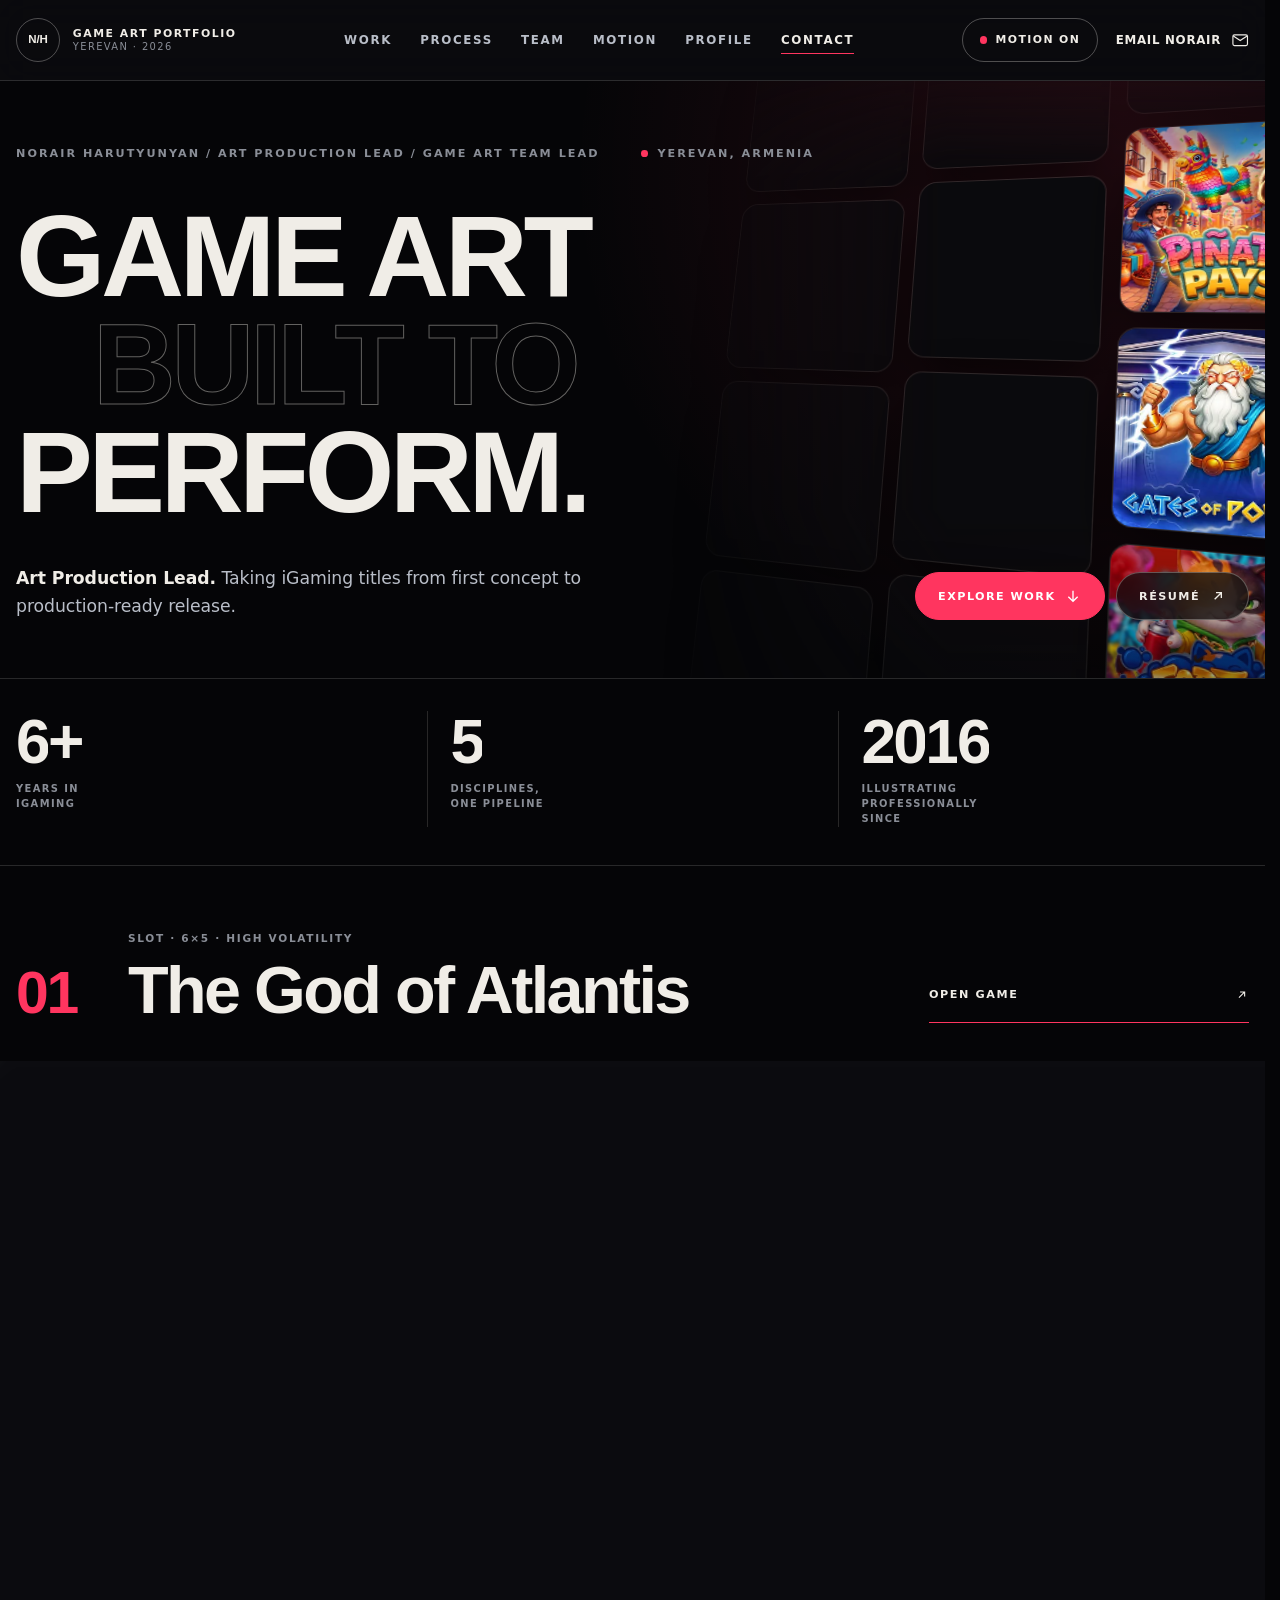
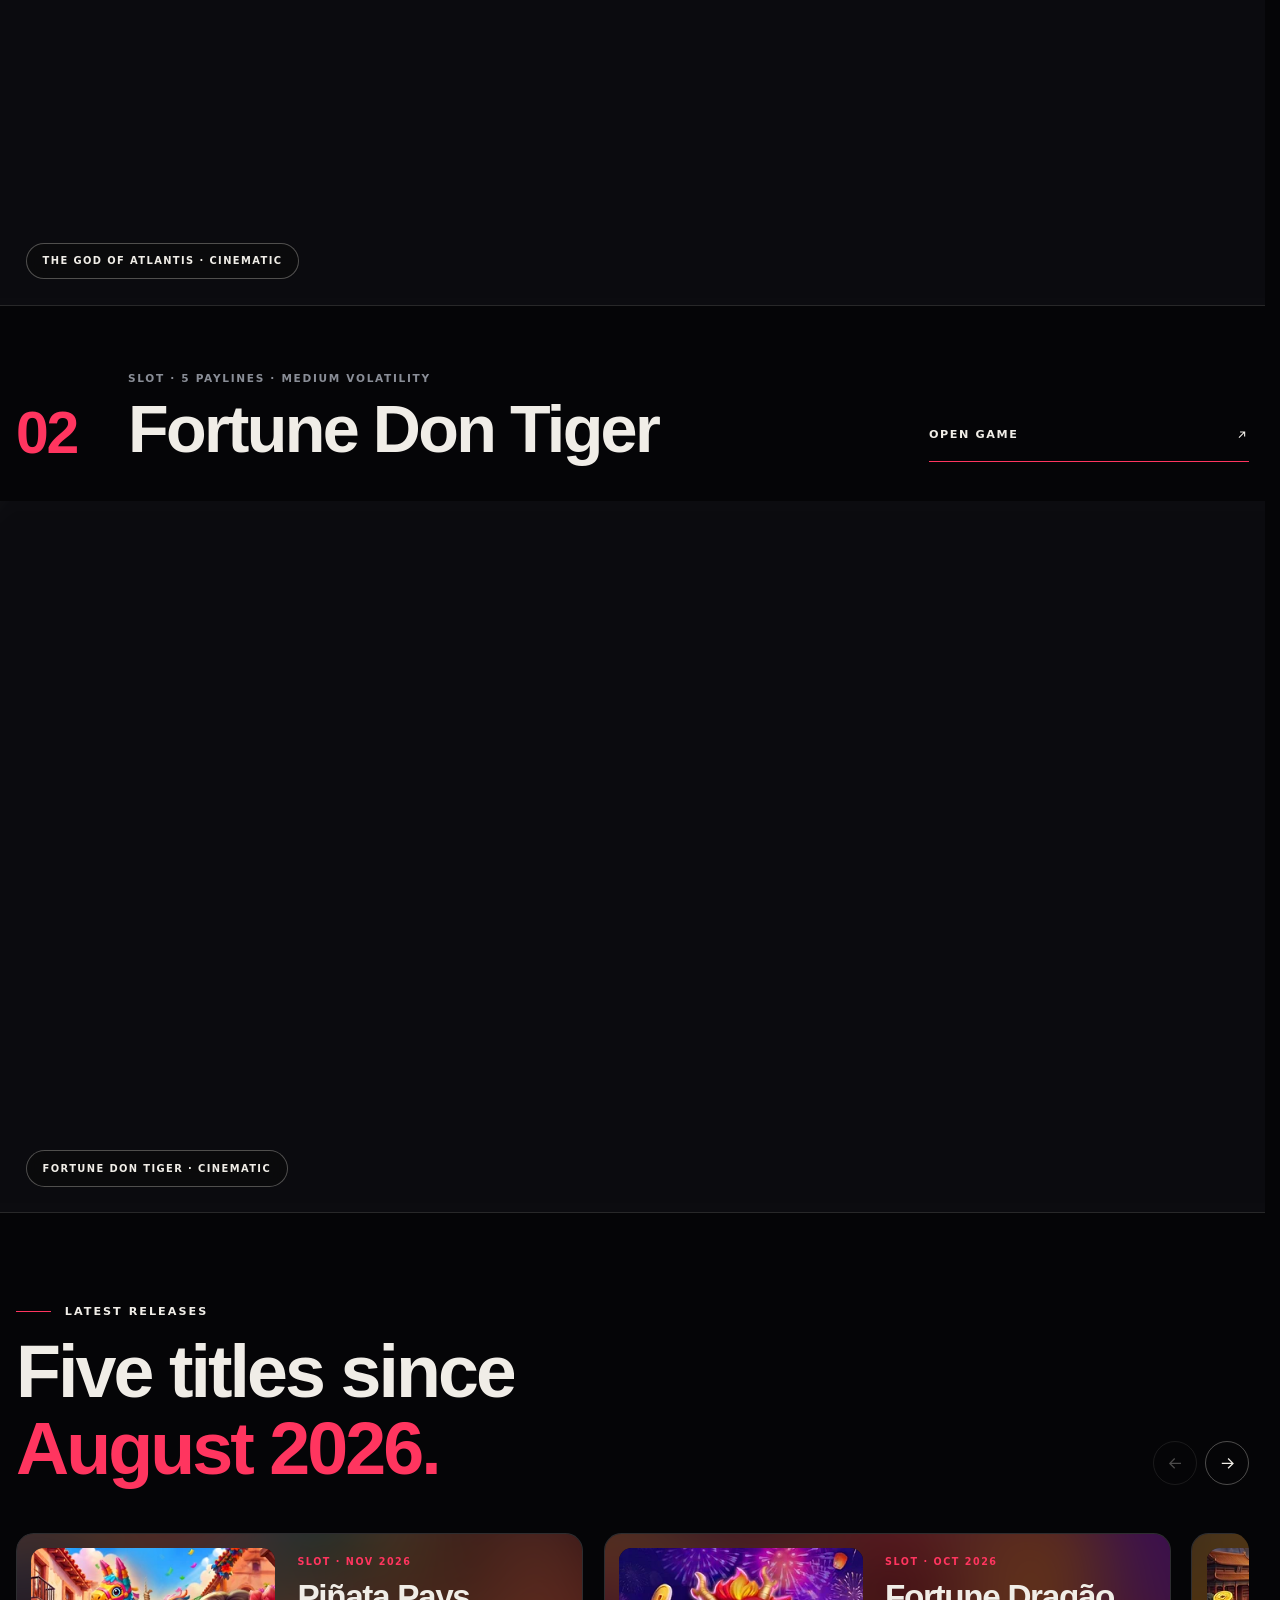
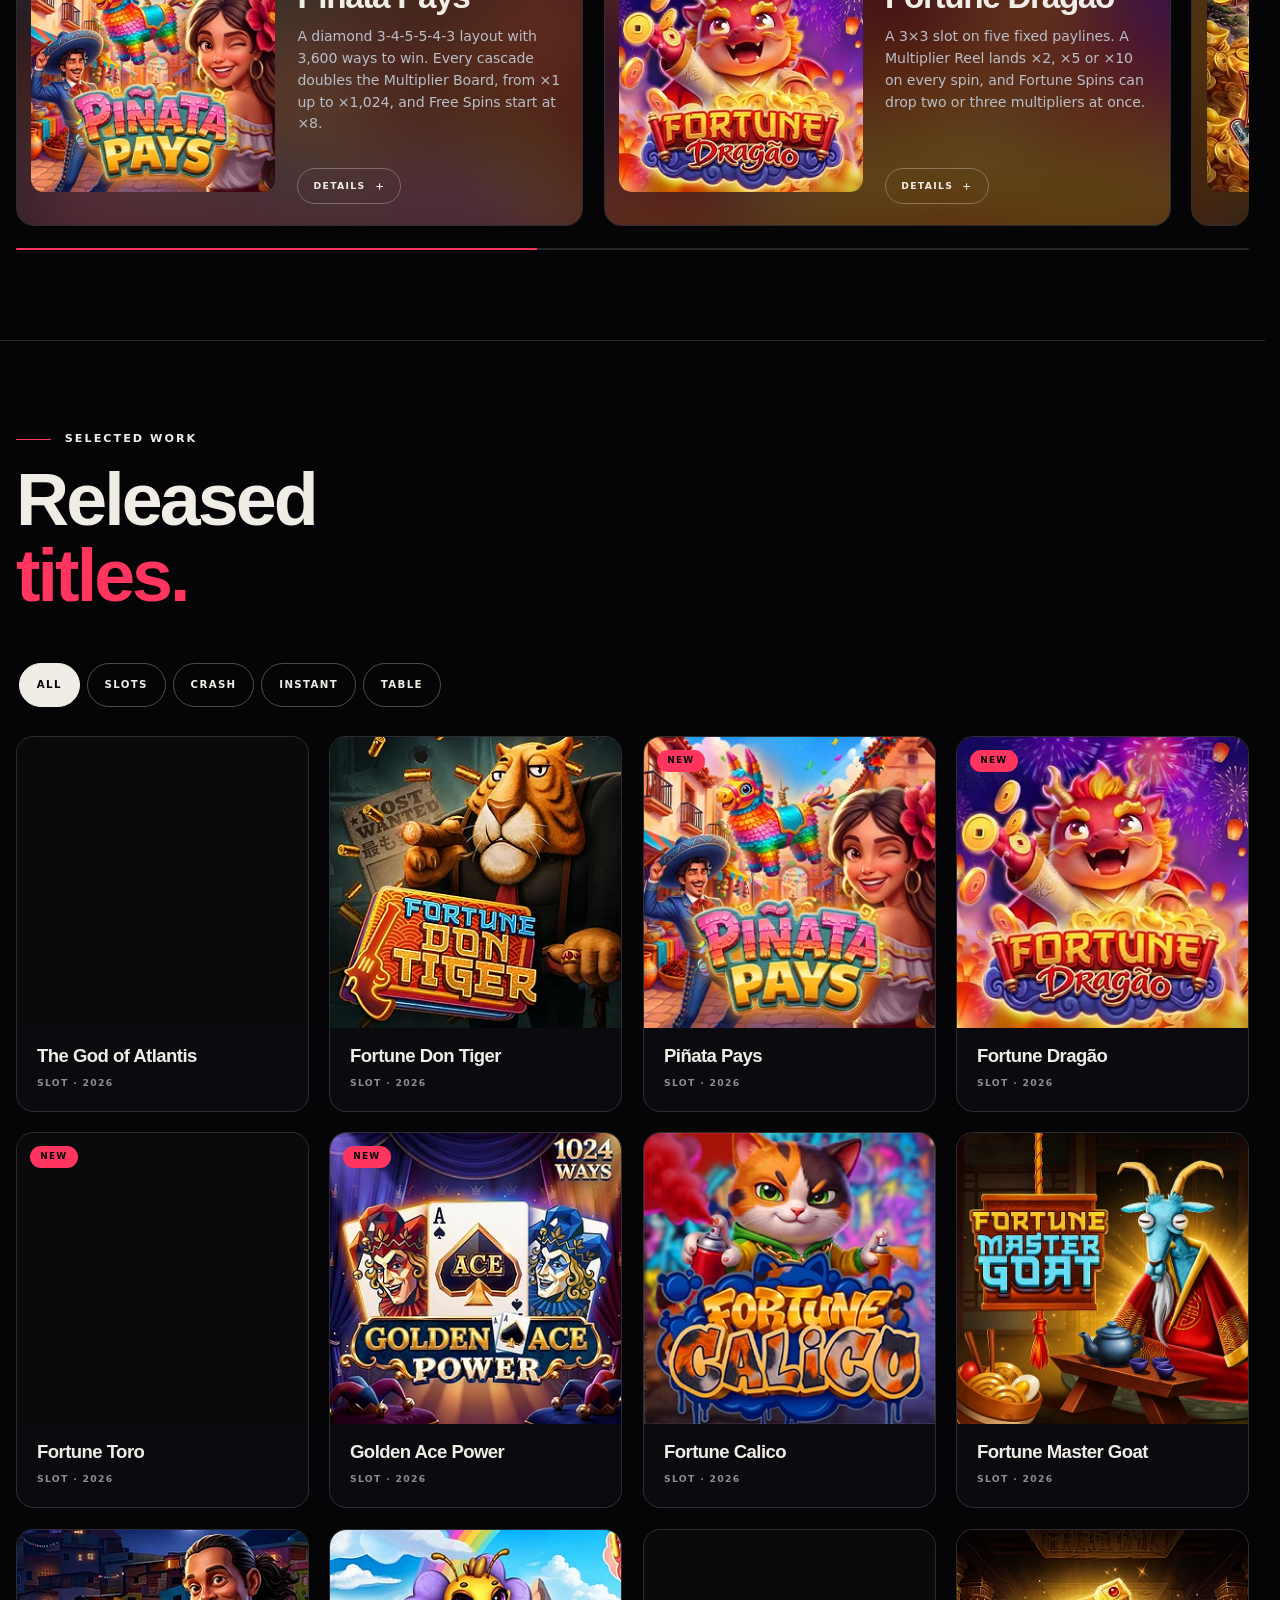
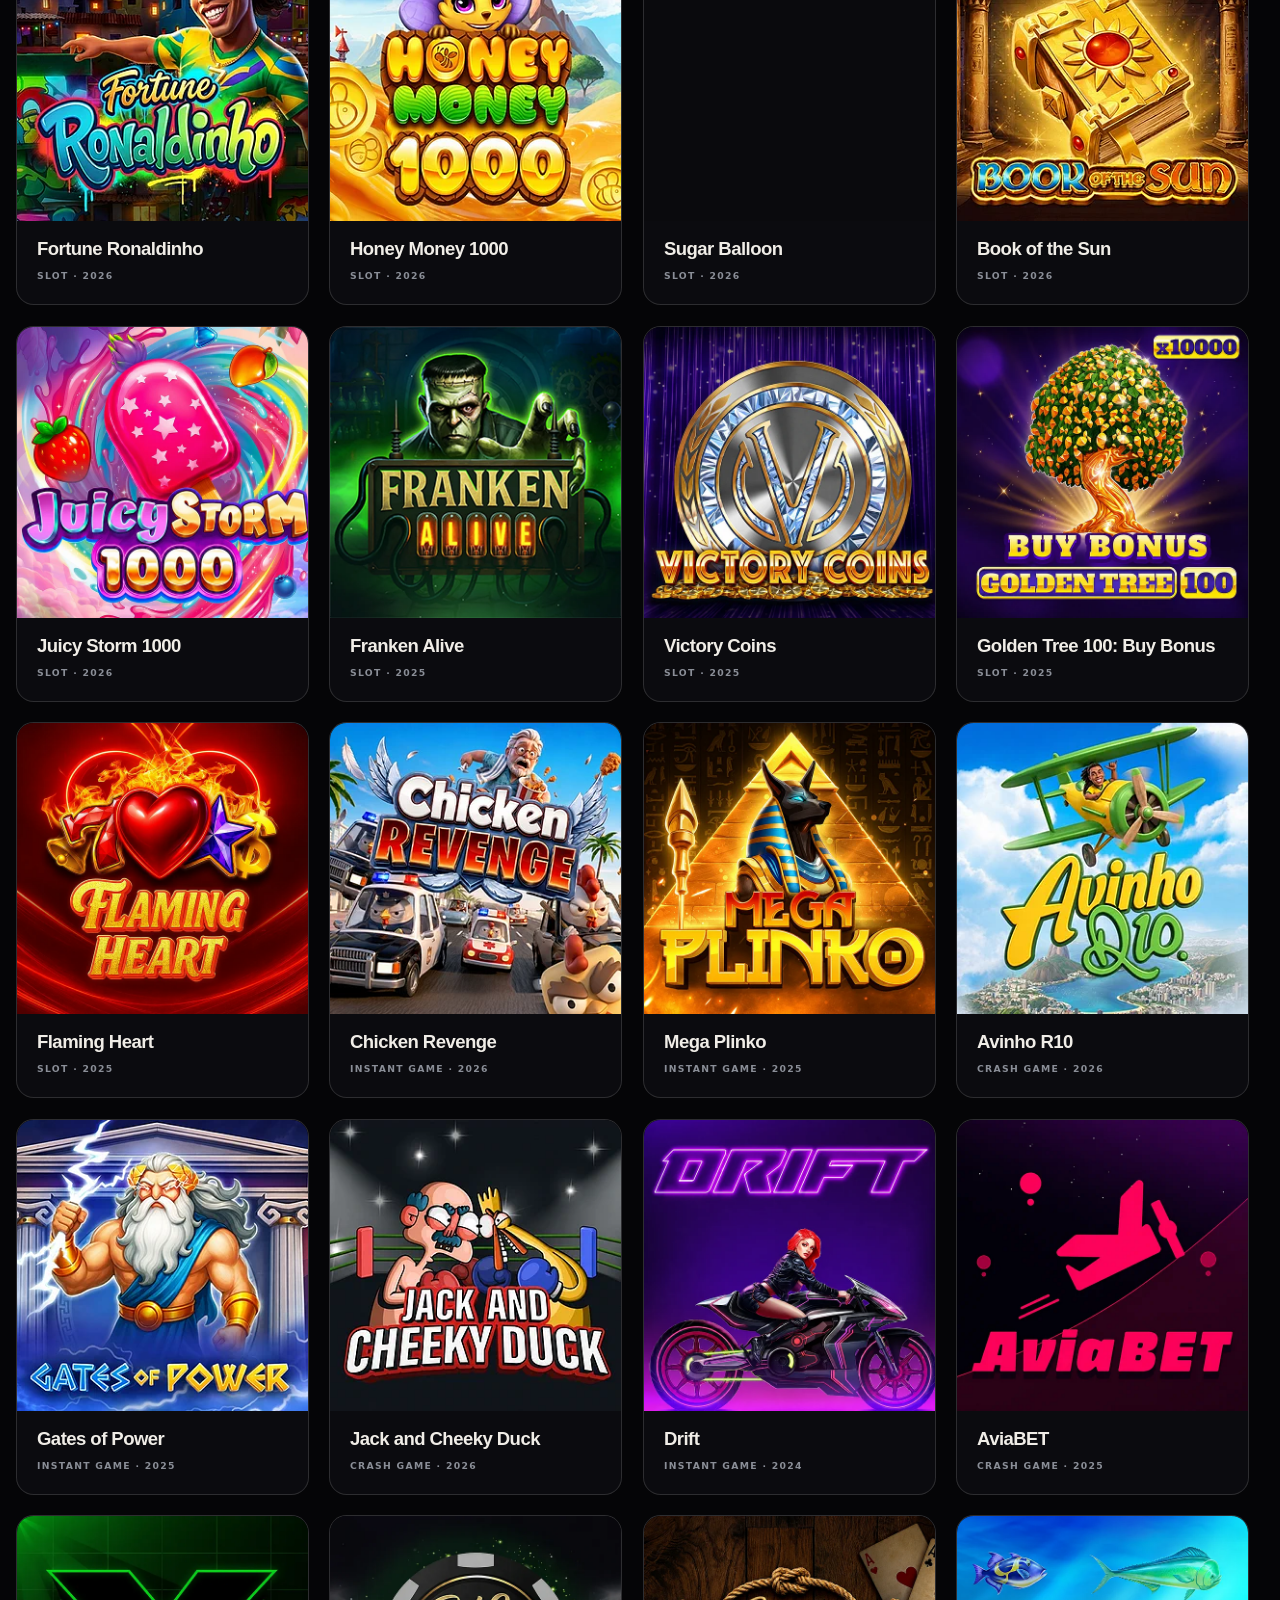
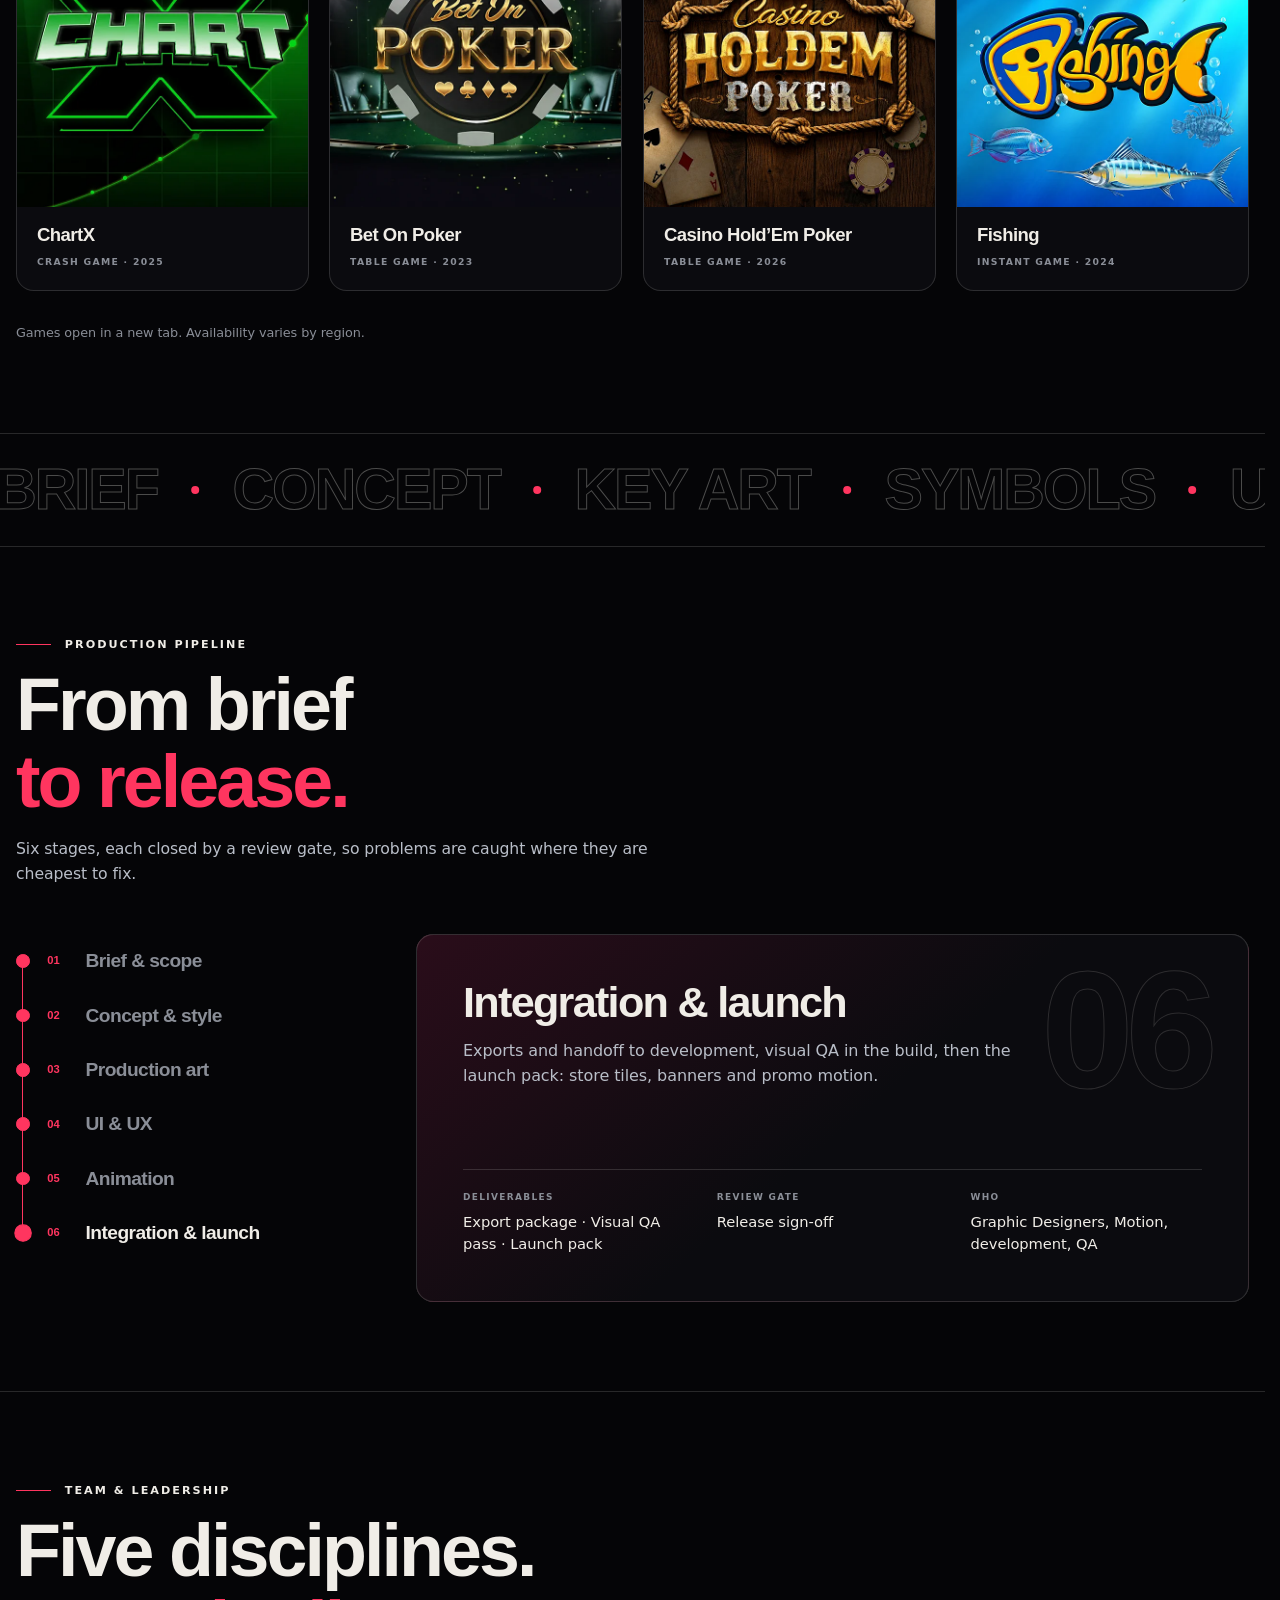
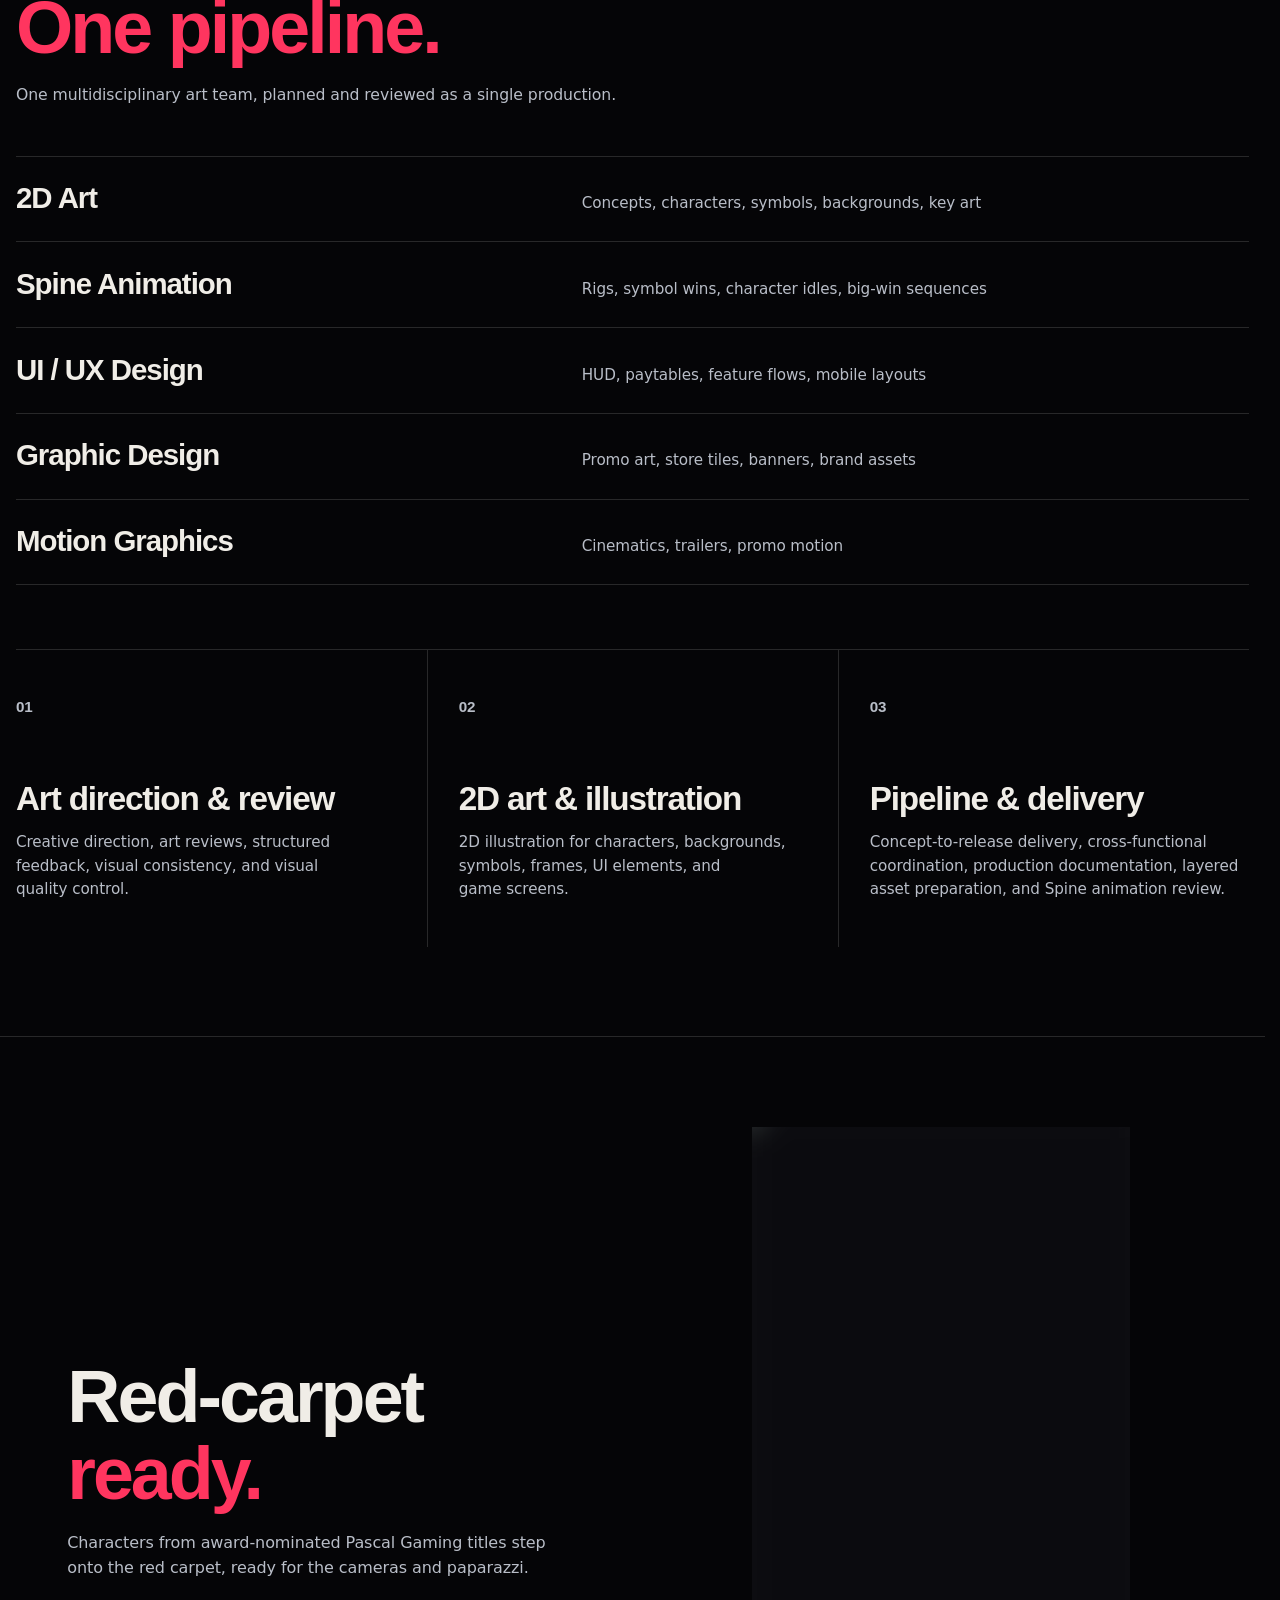
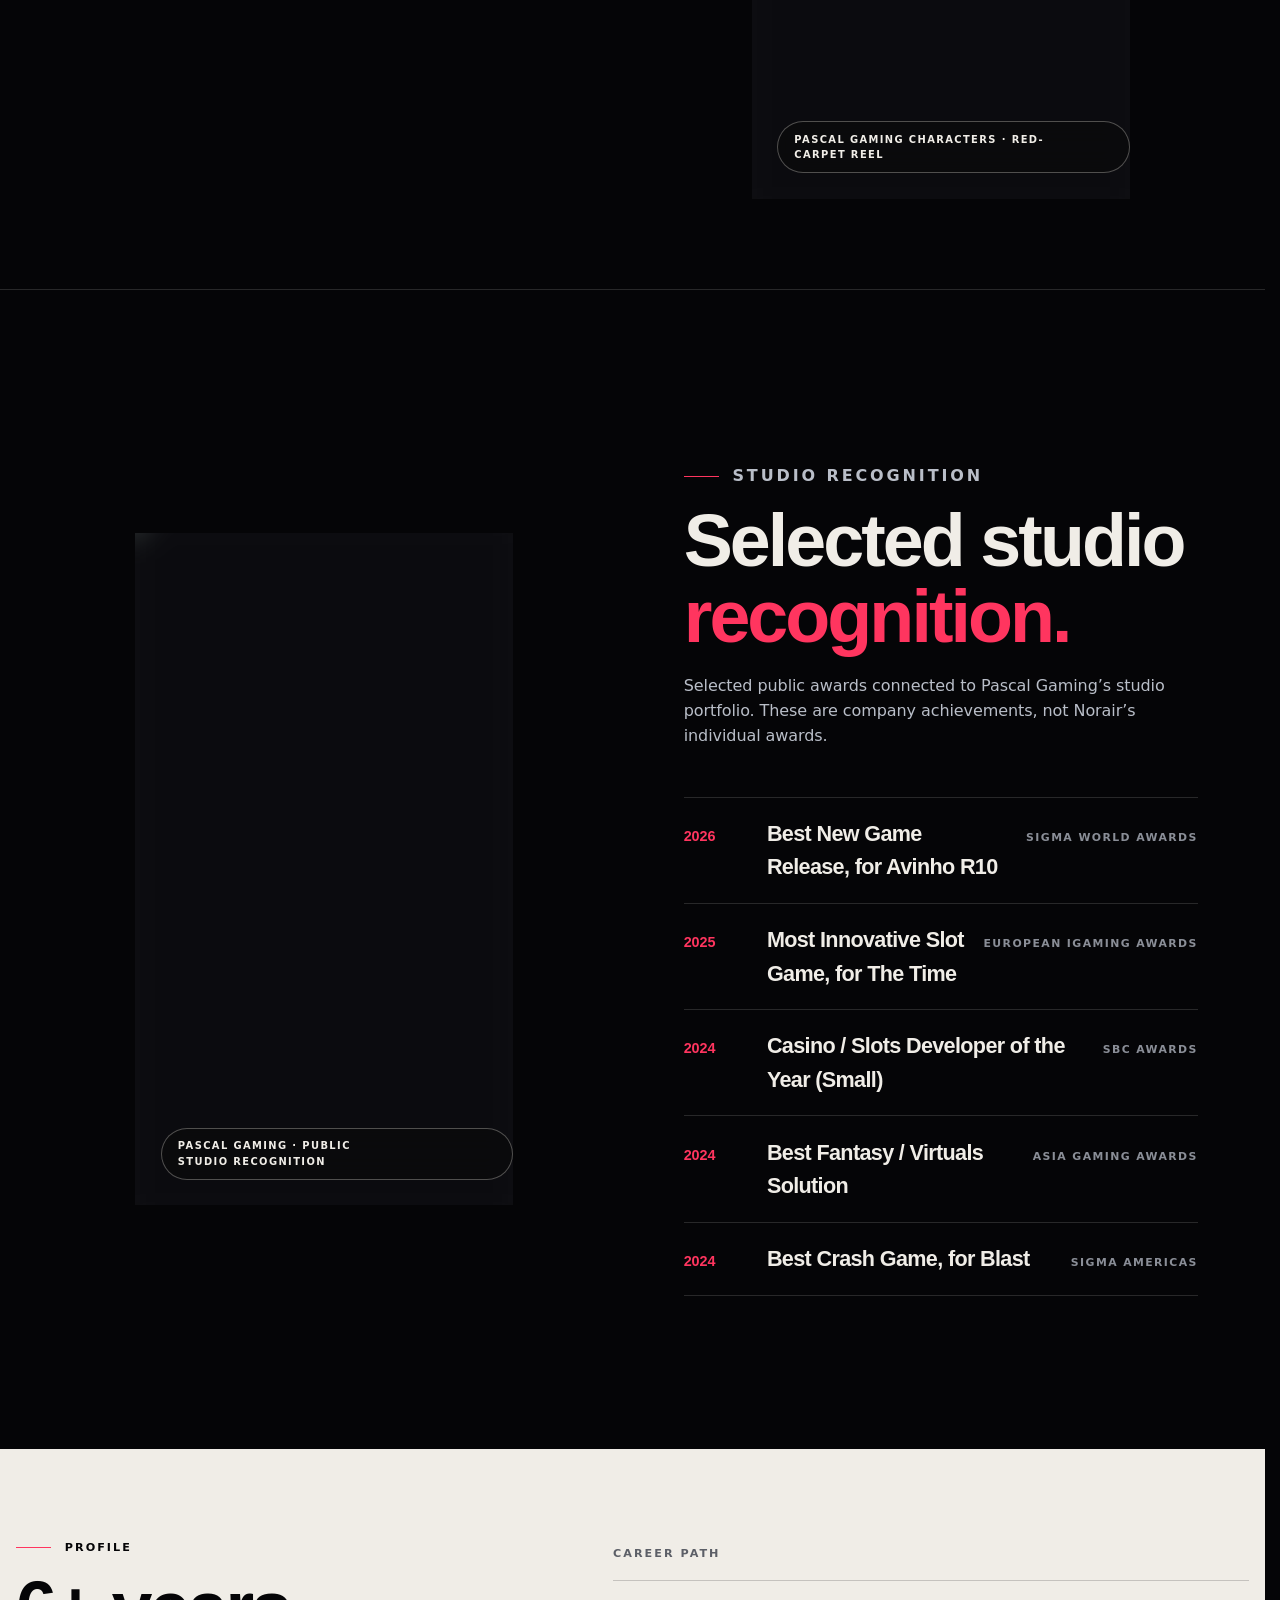
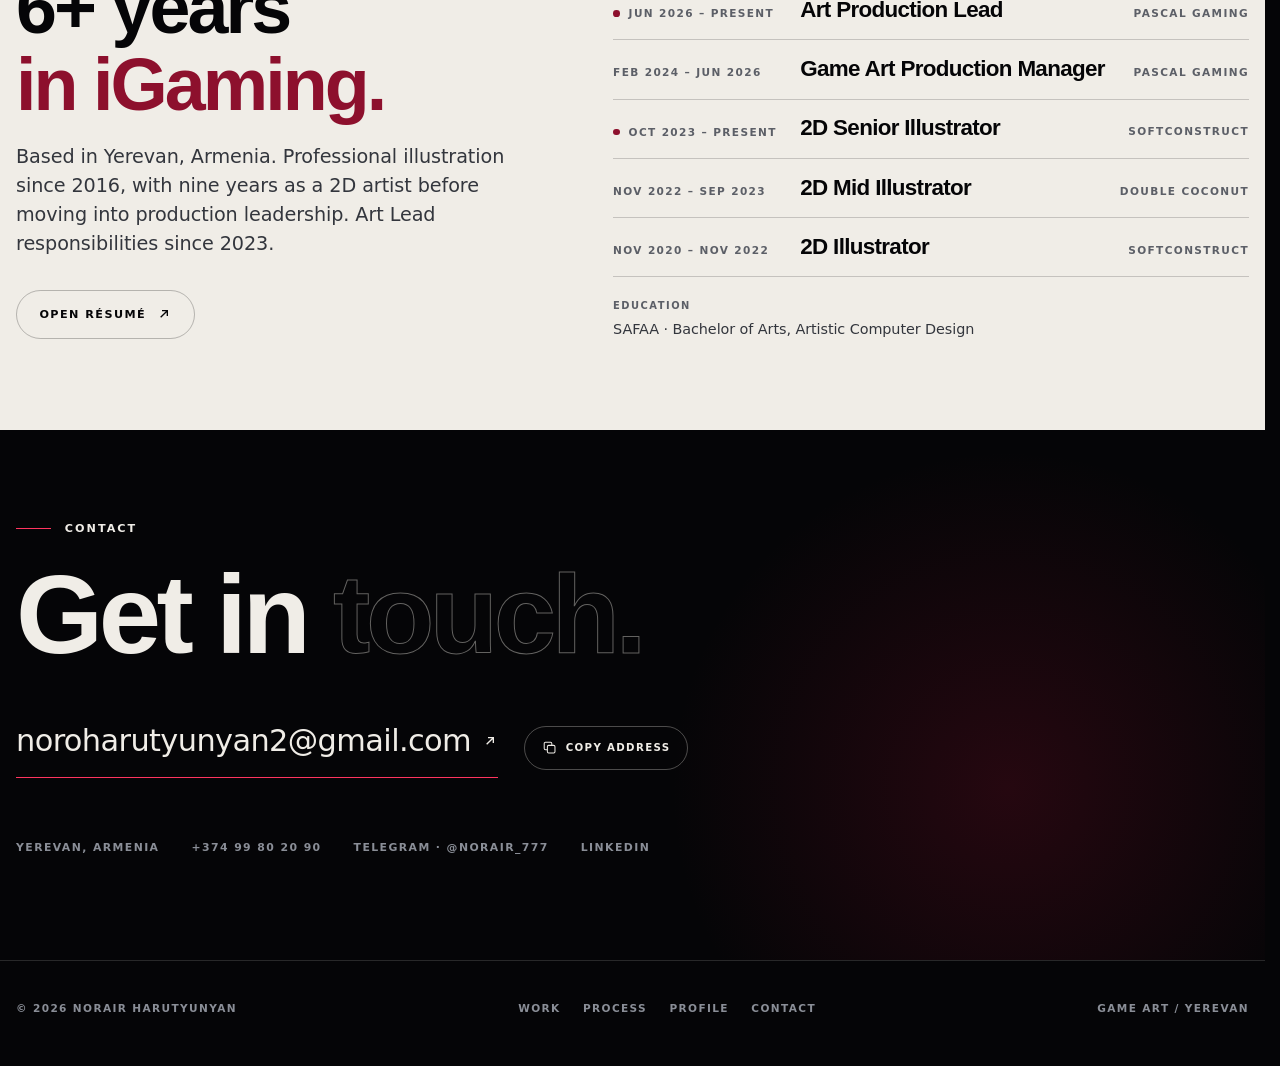
==== commit 574bcd8e: "Correct role dates and titles on the page and the résumé Marked up by the owner on the live site.  -" ====
--- a/index.html
+++ b/index.html
@@ -4,7 +4,7 @@
 <meta charset="utf-8">
 <meta name="viewport" content="width=device-width, initial-scale=1, viewport-fit=cover">
 <title>Norair Harutyunyan — Art Production Lead, iGaming Portfolio</title>
-<meta name="description" content="Norair Harutyunyan, Art Production Lead and Senior 2D Artist. Released iGaming titles, cinematics, and the production pipeline that takes game art from concept to release.">
+<meta name="description" content="Norair Harutyunyan, Art Production Lead. Released iGaming titles, cinematics, and the production pipeline that takes game art from concept to release.">
 <meta name="author" content="Norair Harutyunyan">
 <meta name="theme-color" content="#050507">
 <meta name="color-scheme" content="dark light">
@@ -138,7 +138,7 @@
       </div>
 
       <div class="hero__foot">
-        <p class="hero__lead"><b>Art Production Lead and Senior 2D Artist.</b> Taking iGaming titles from first concept to production-ready release.</p>
+        <p class="hero__lead"><b>Art Production Lead.</b> Taking iGaming titles from first concept to production-ready release.</p>
         <div class="hero__cta">
           <a class="btn btn--primary" href="#work" data-magnet>
             Explore work
@@ -689,12 +689,12 @@
         <p class="eyebrow">Career path</p>
         <ol class="jobs">
           <li class="job is-now">
-            <span class="job__when">Aug 2026 &ndash; Present</span>
+            <span class="job__when">Jun 2026 &ndash; Present</span>
             <span class="job__role">Art Production Lead</span>
             <span class="job__org">Pascal Gaming</span>
           </li>
           <li class="job">
-            <span class="job__when">Feb 2024 &ndash; Jul 2026</span>
+            <span class="job__when">Feb 2024 &ndash; Jun 2026</span>
             <span class="job__role">Game Art Production Manager</span>
             <span class="job__org">Pascal Gaming</span>
           </li>
@@ -705,12 +705,12 @@
           </li>
           <li class="job">
             <span class="job__when">Nov 2022 &ndash; Sep 2023</span>
-            <span class="job__role">Mid Illustrator</span>
+            <span class="job__role">2D Mid Illustrator</span>
             <span class="job__org">Double Coconut</span>
           </li>
           <li class="job">
             <span class="job__when">Nov 2020 &ndash; Nov 2022</span>
-            <span class="job__role">Illustrator</span>
+            <span class="job__role">2D Illustrator</span>
             <span class="job__org">SoftConstruct</span>
           </li>
         </ol>
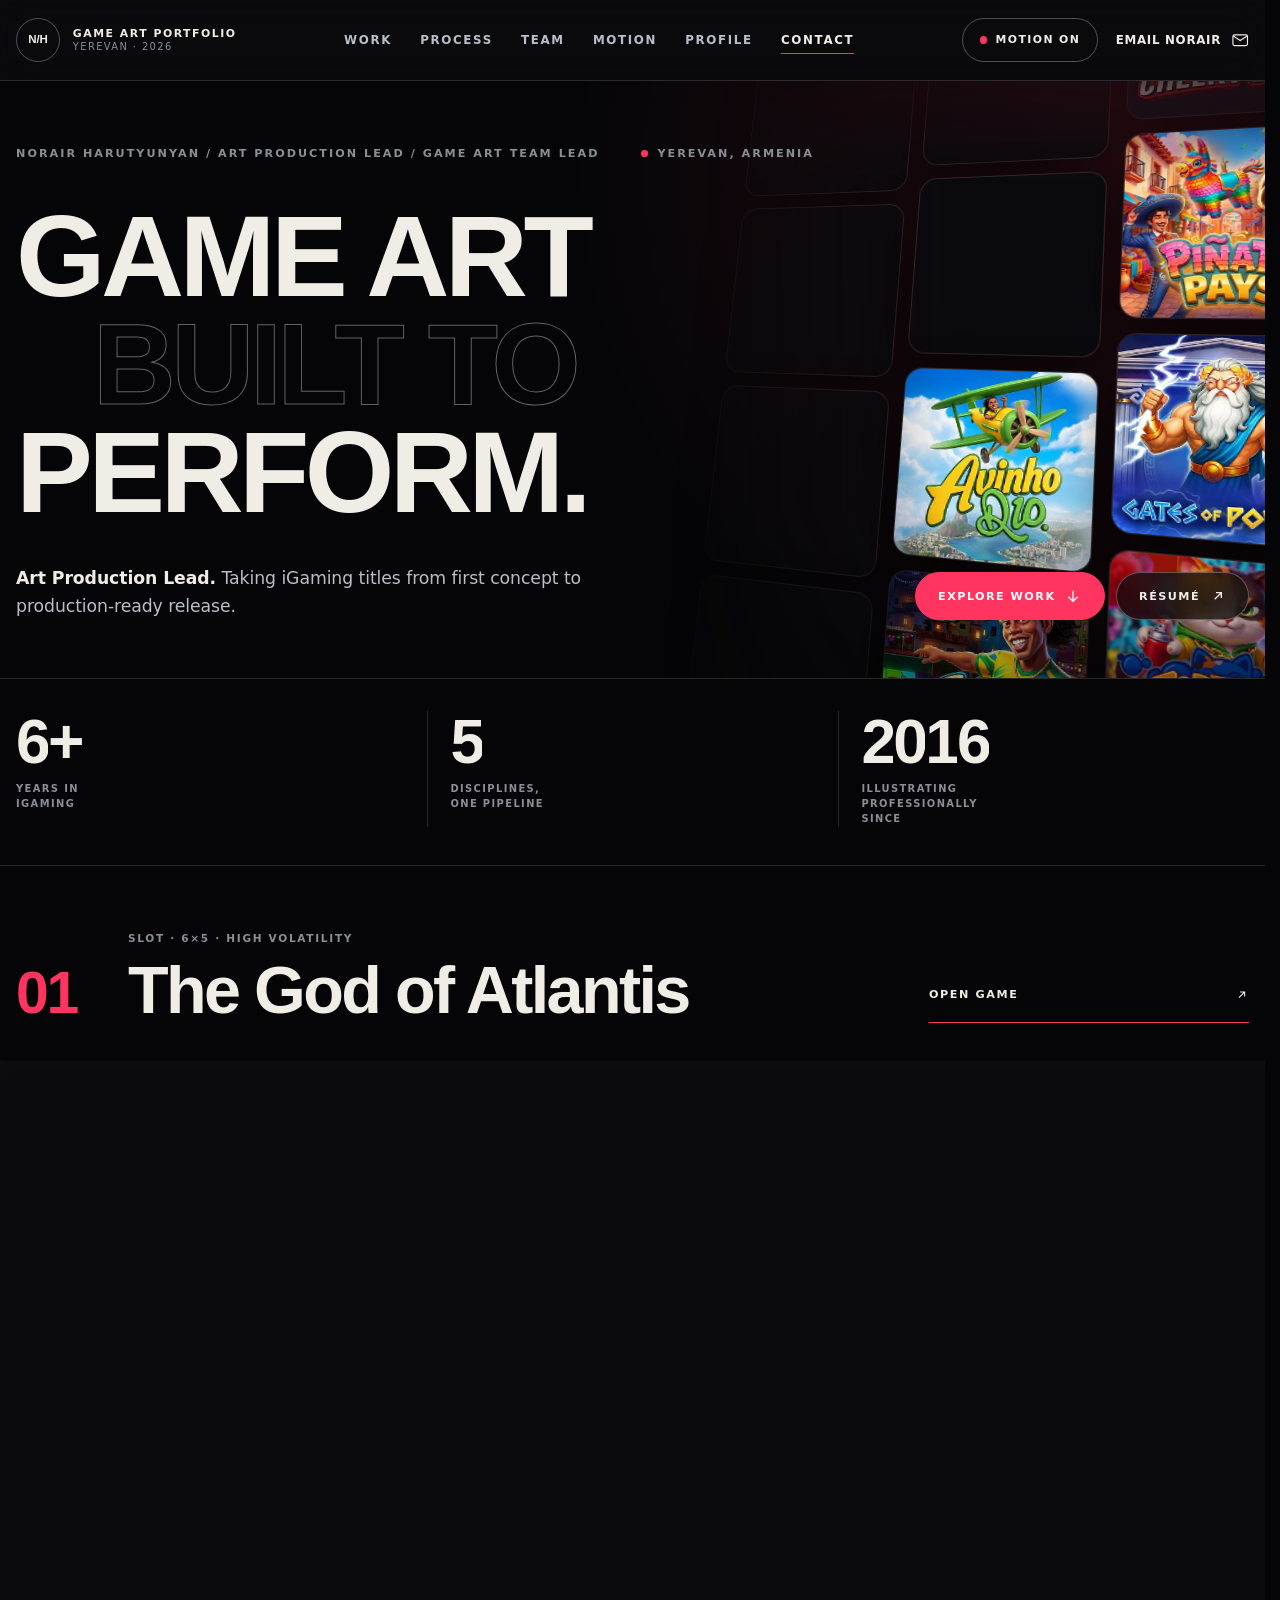
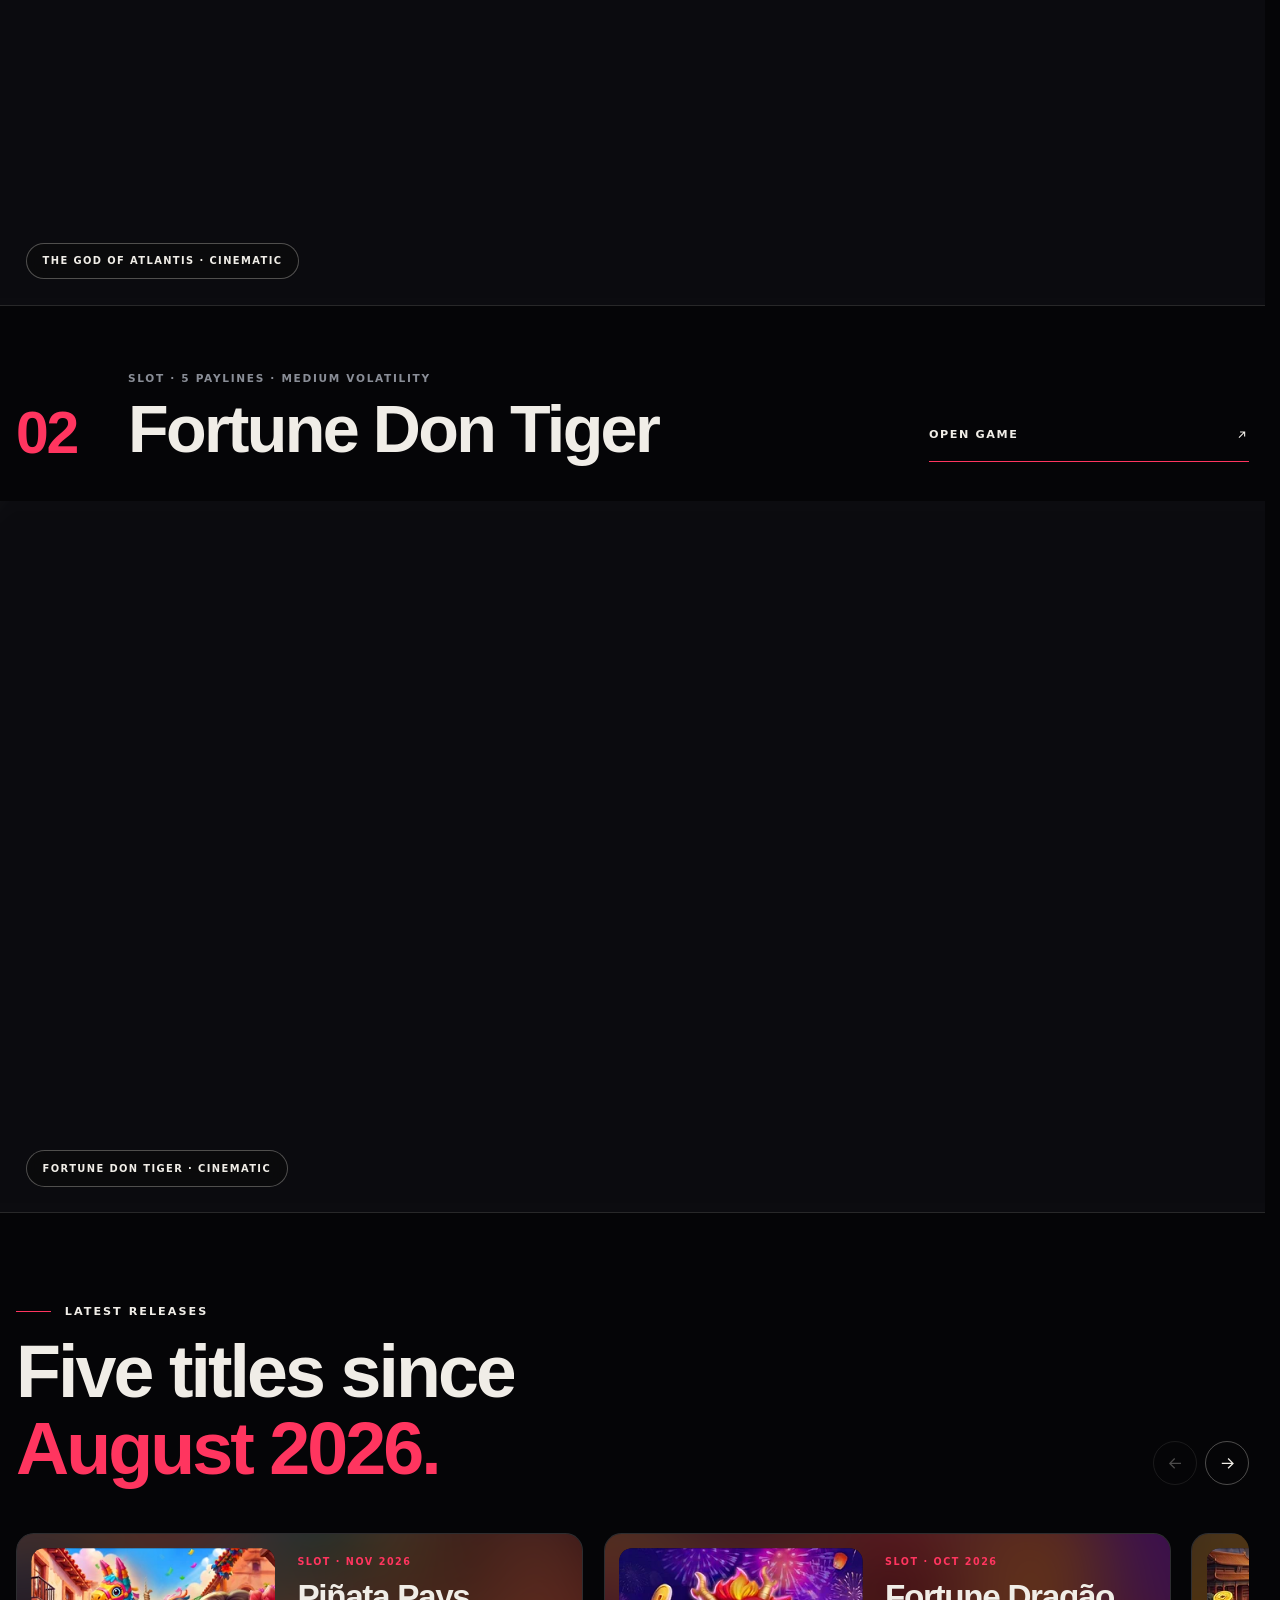
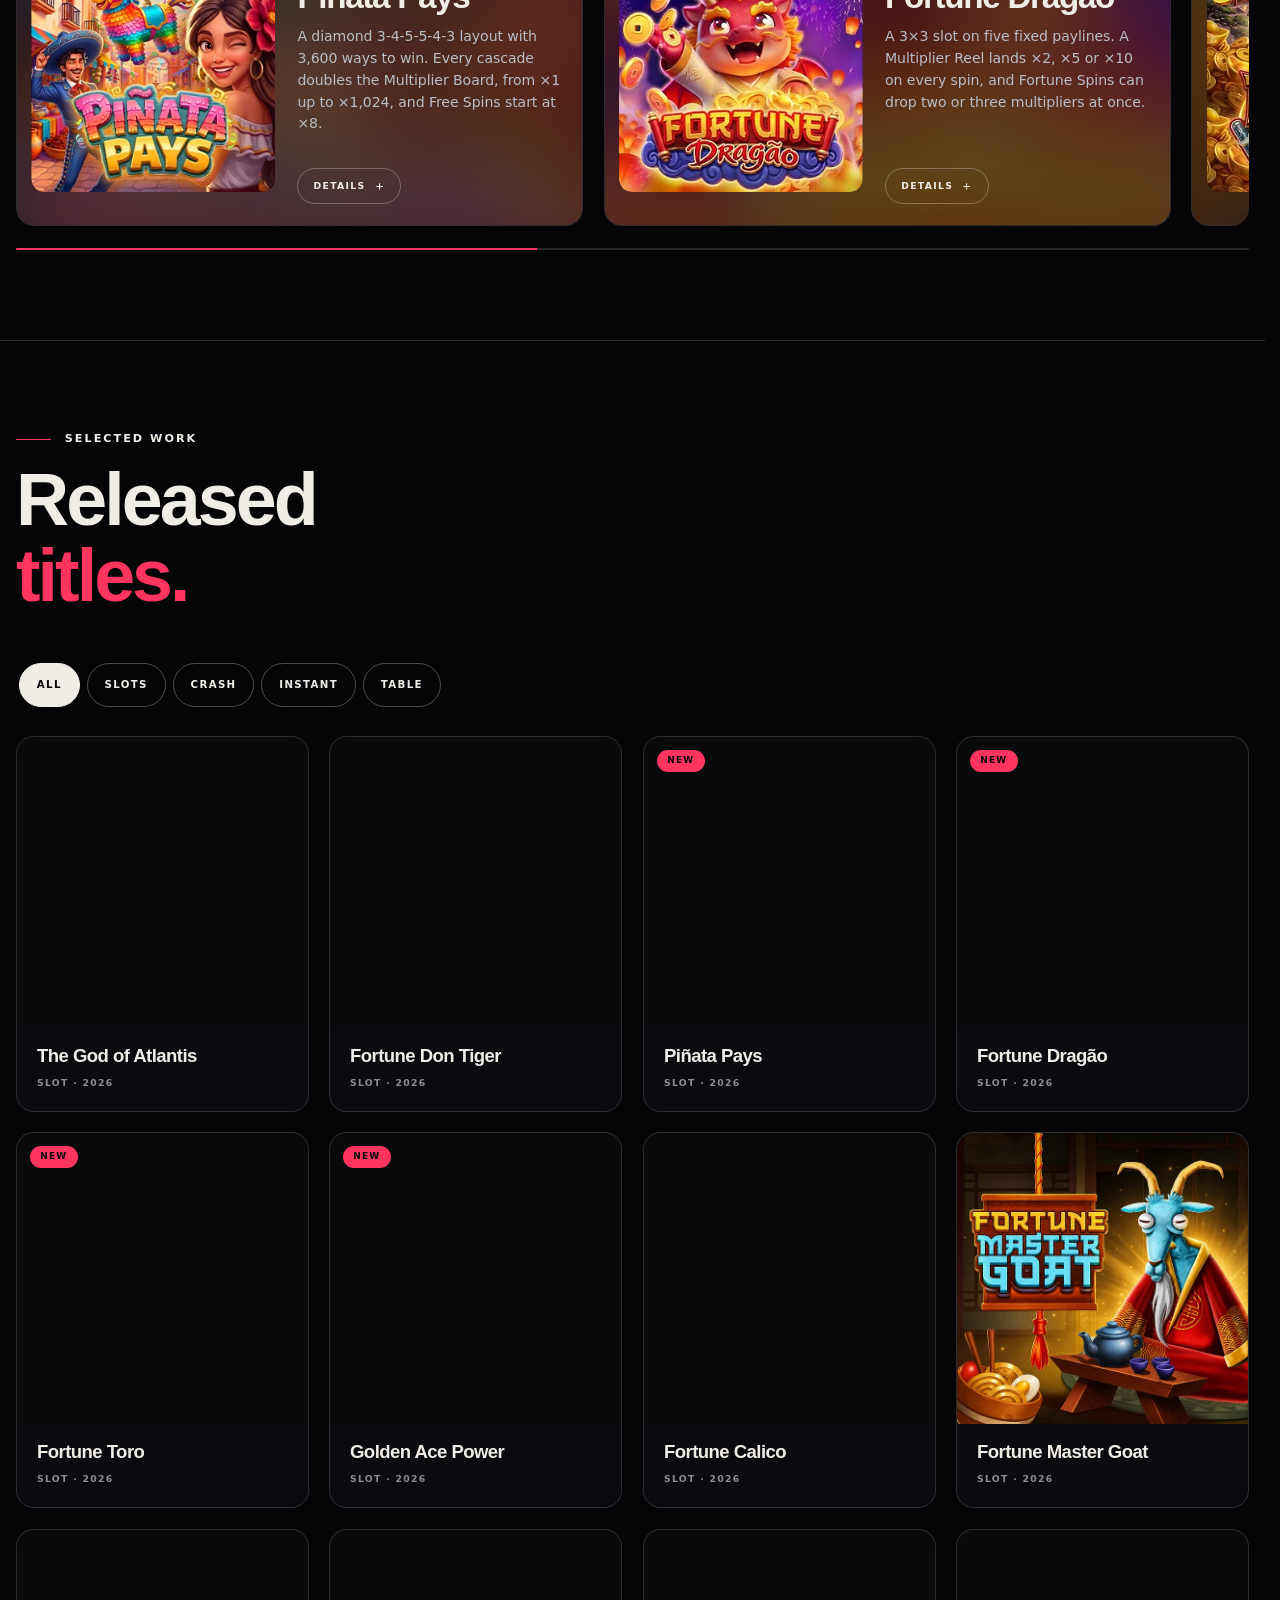
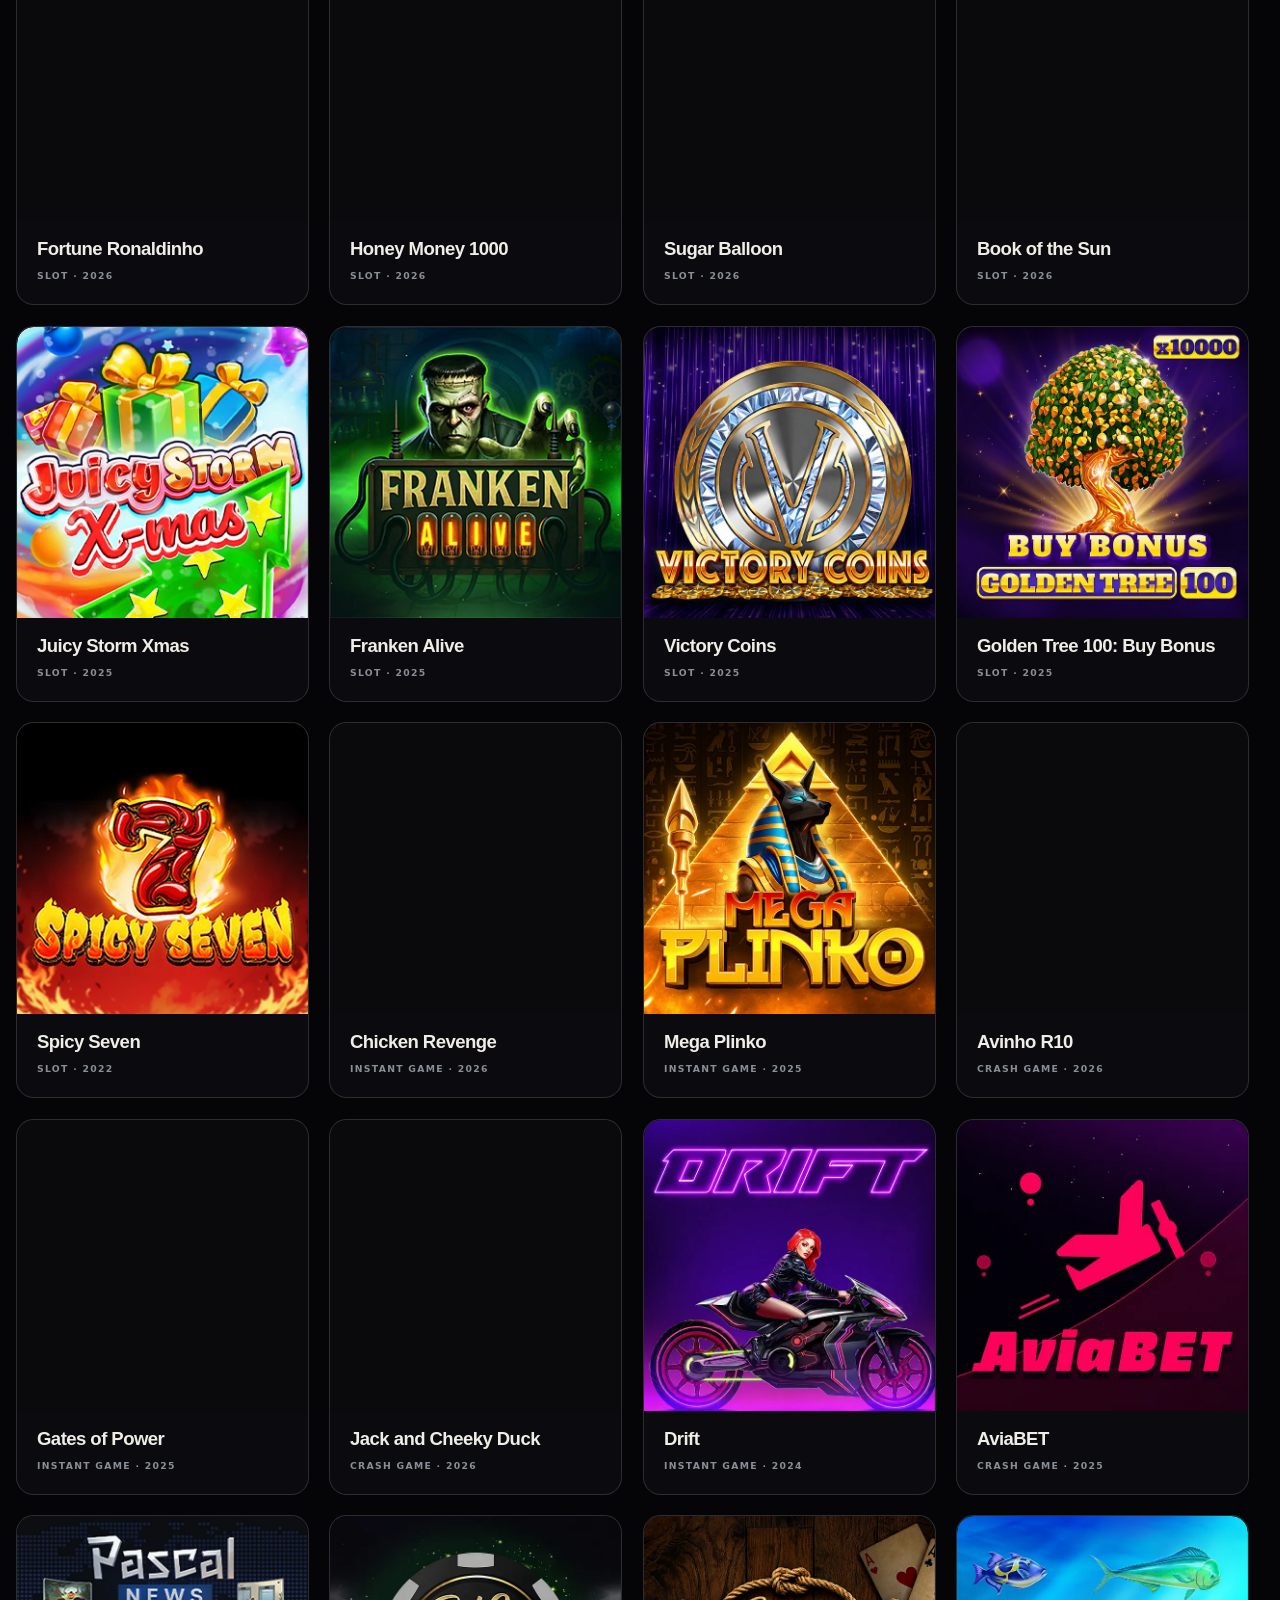
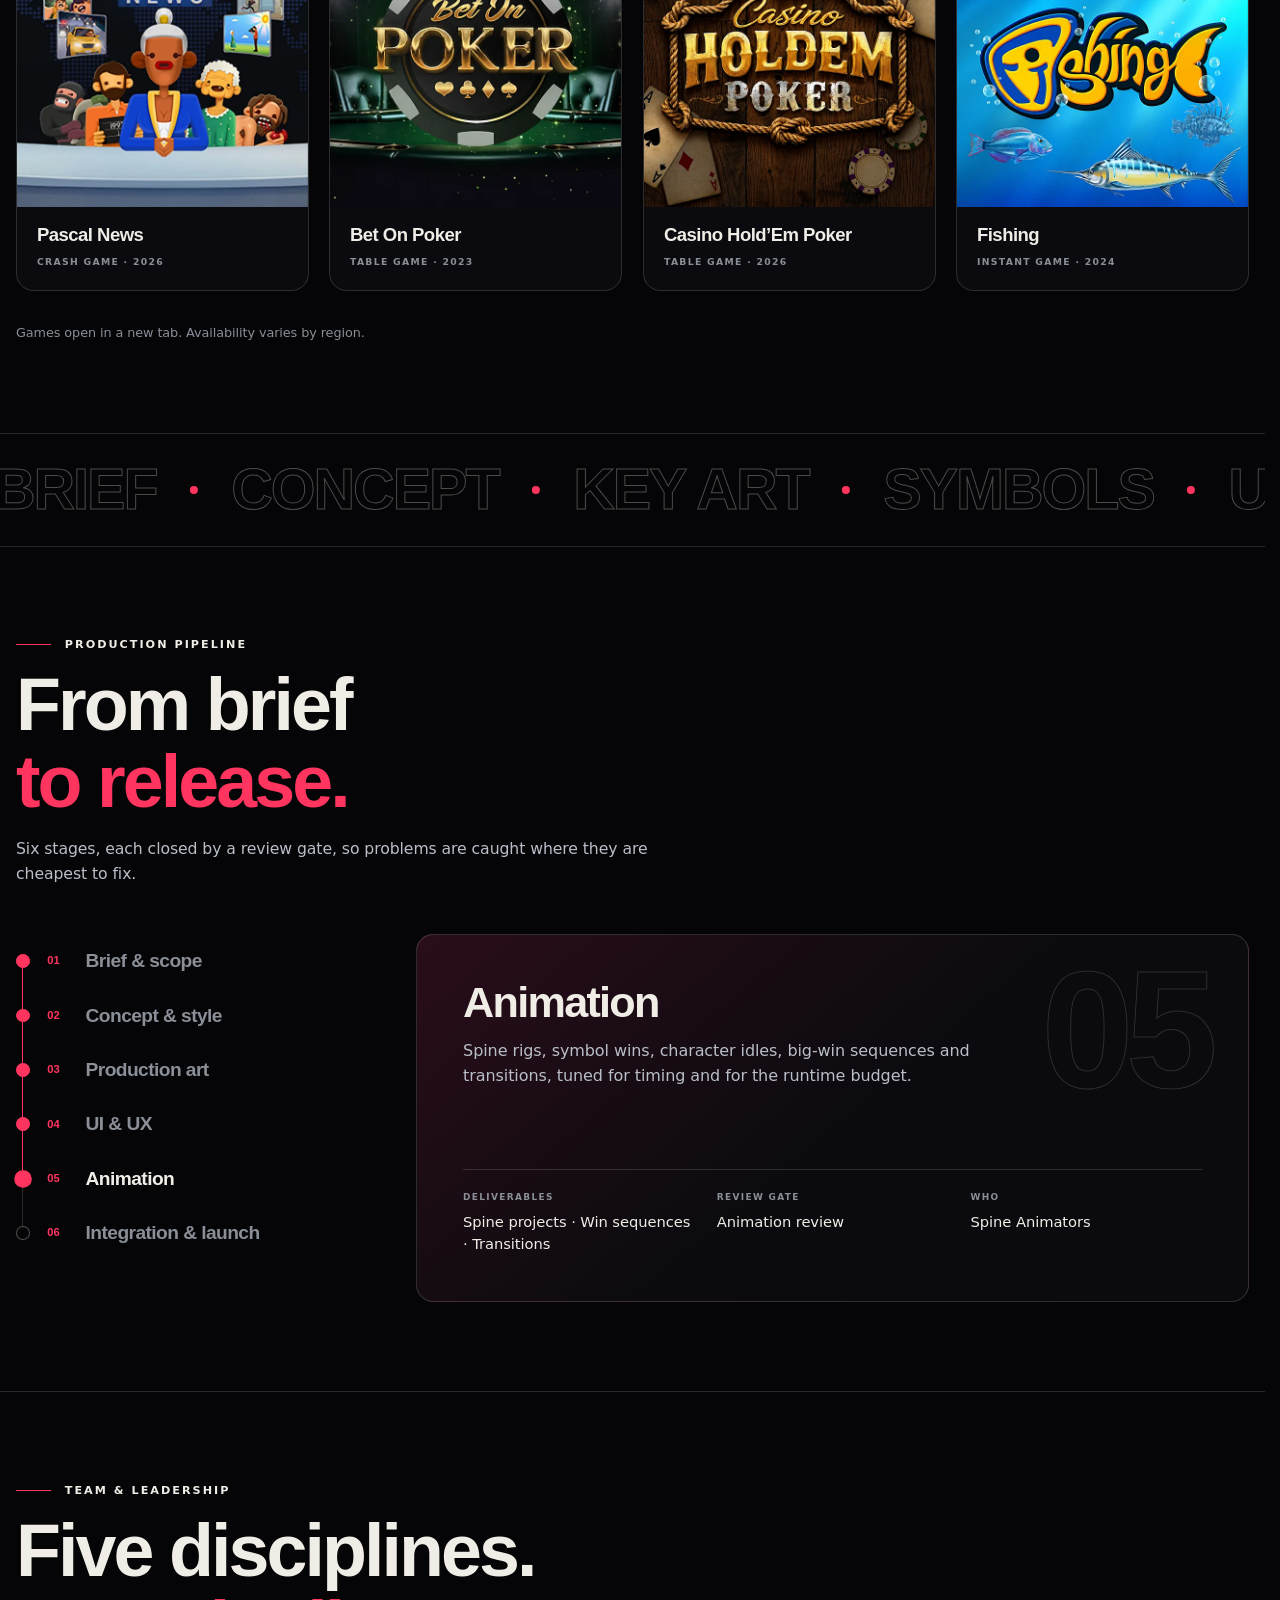
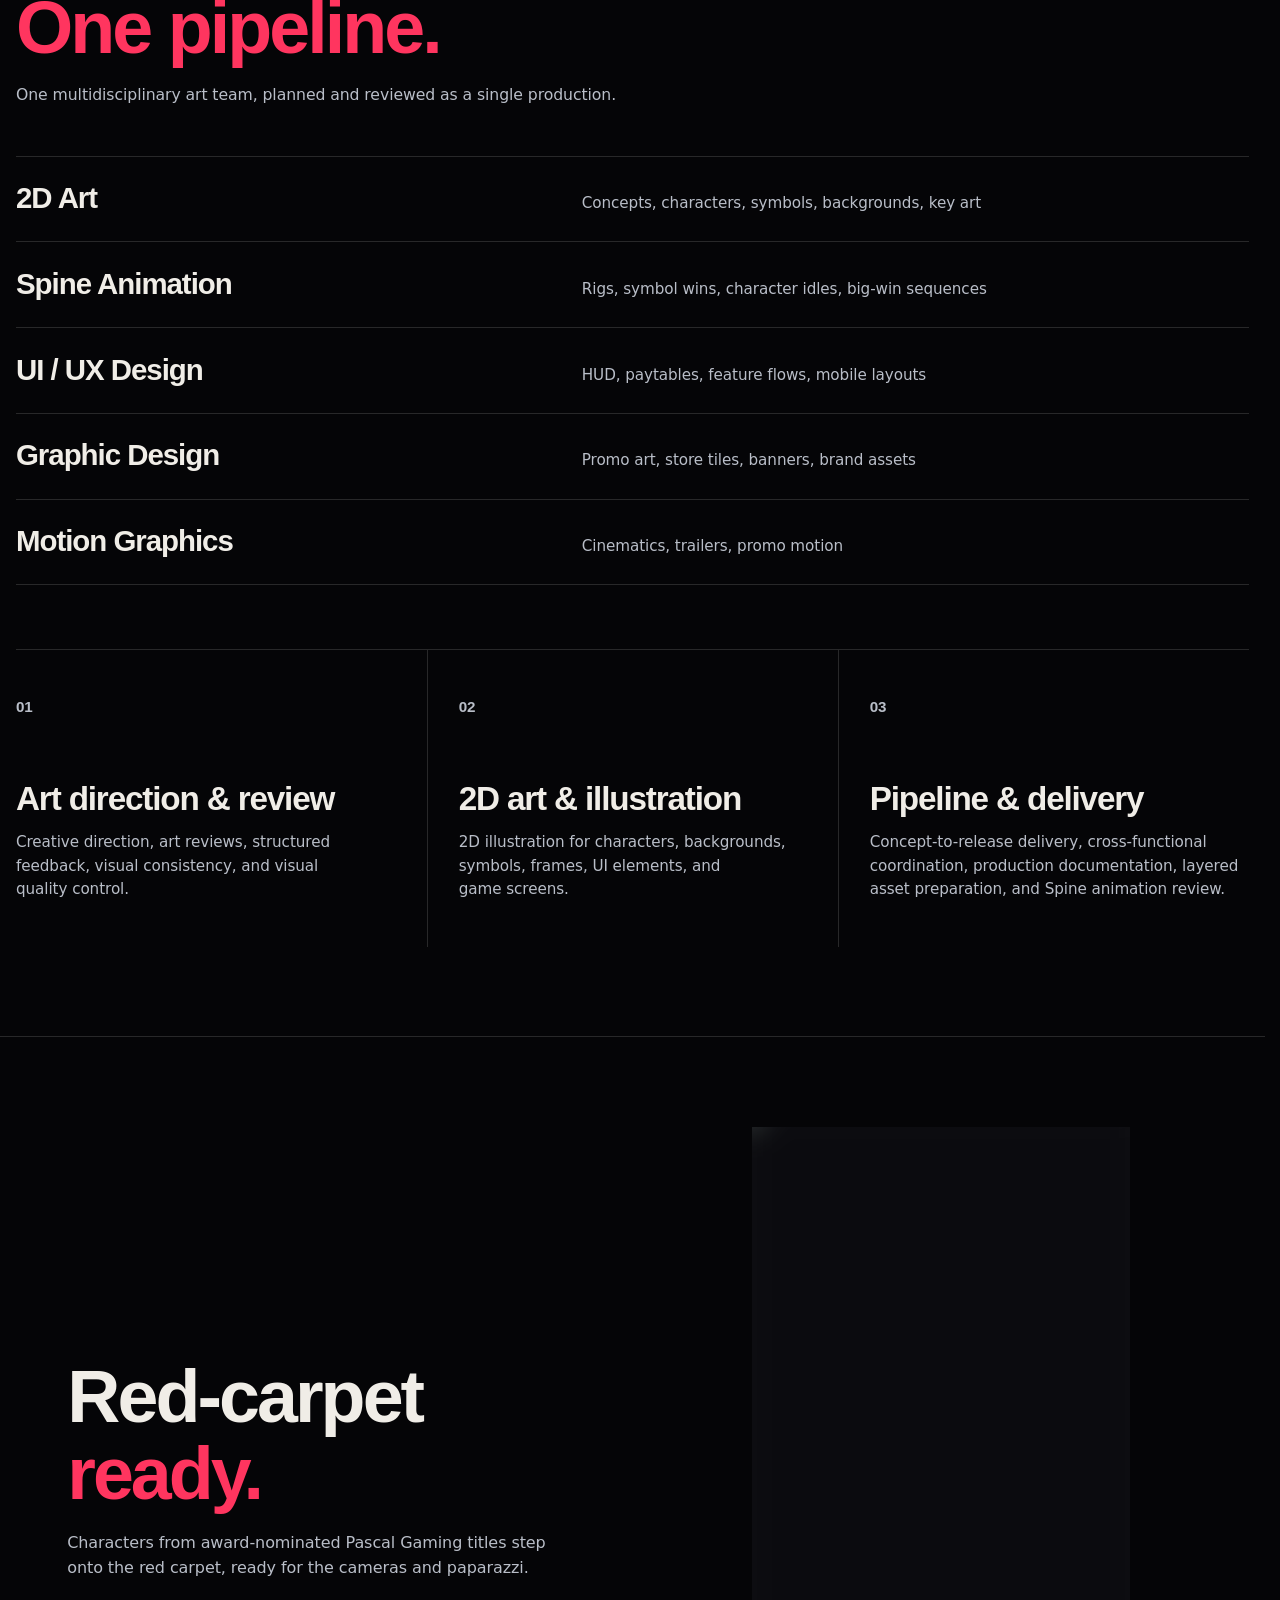
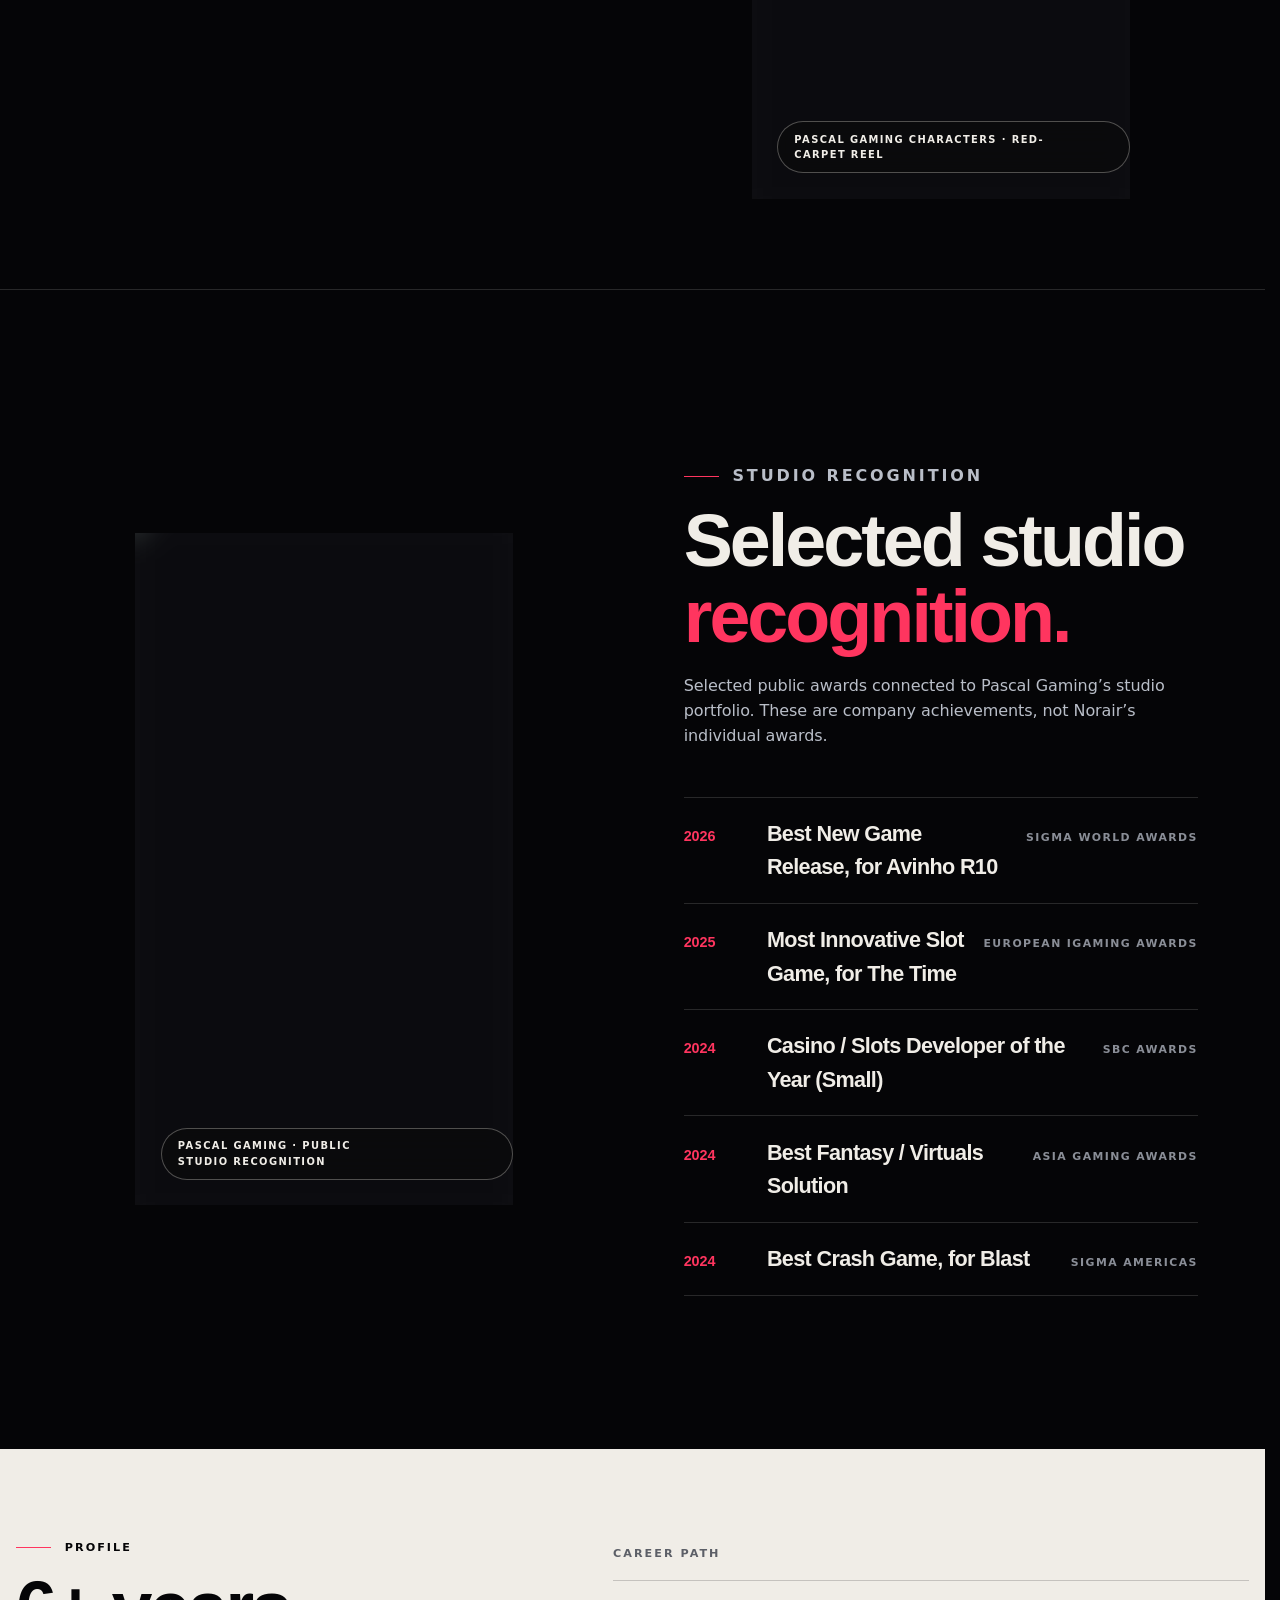
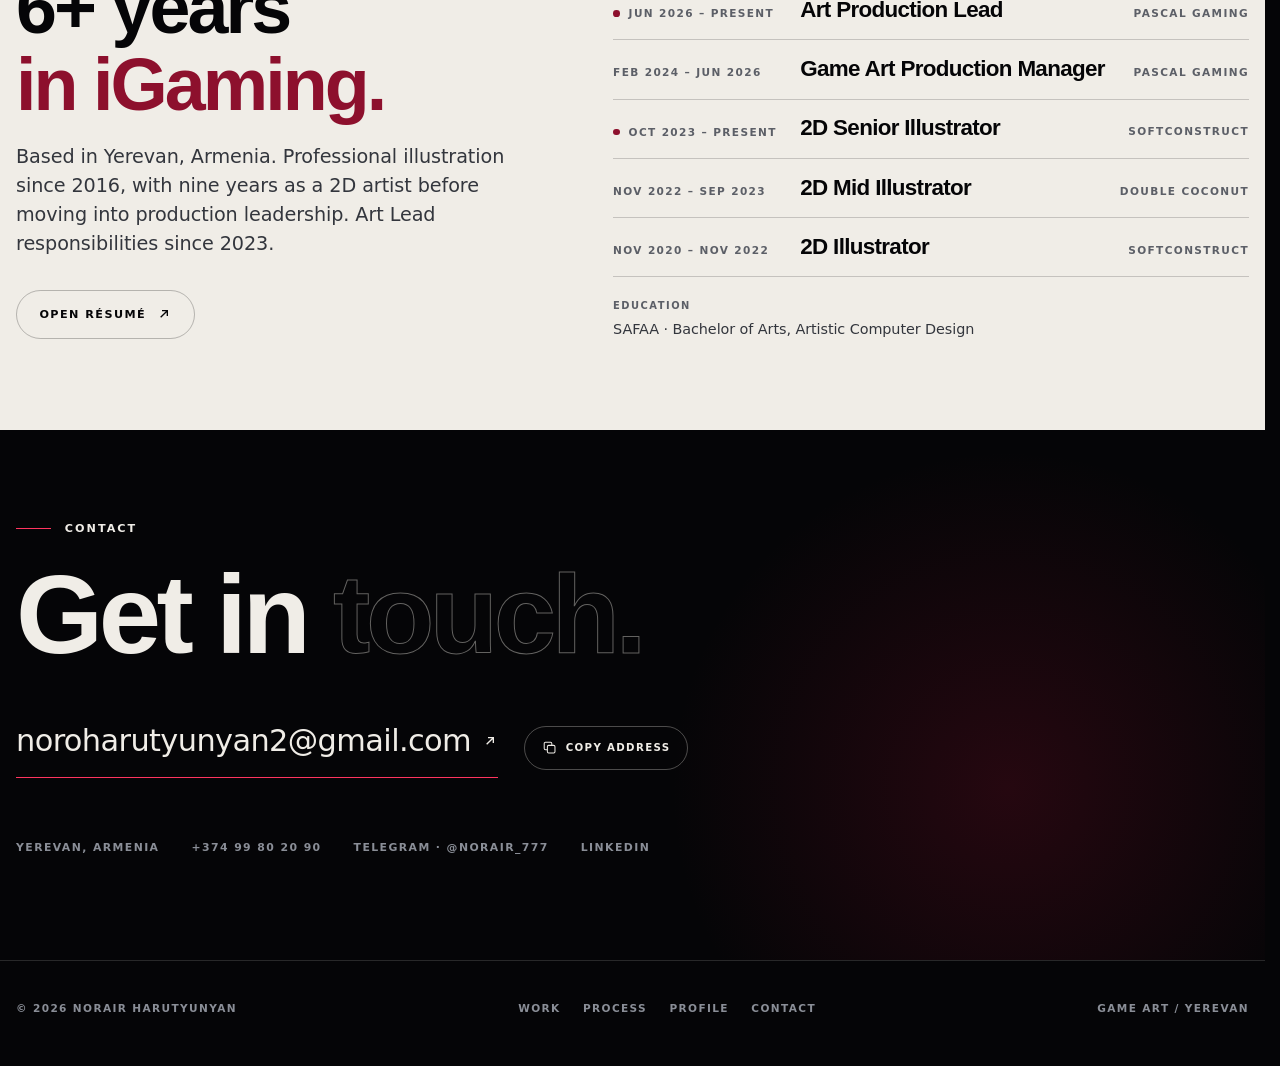
==== commit f39f8b3d: "Swap three titles and keep hovered art inside its rounded corners Titles, at the owner's request, ea" ====
--- a/index.html
+++ b/index.html
@@ -368,9 +368,9 @@
           <span class="tile__bar"><h3>Book of the Sun</h3><span class="tile__meta">Slot &middot; 2026</span></span>
         </a>
 
-        <a class="tile reveal" href="https://pg.pascalgaming.com/launch?gameId=331&amp;mode=real&amp;partnerKey=9b0b0a92-f1a0-48e7-8fab-71b243140207&amp;culture=en&amp;token=token_155" target="_blank" rel="noopener" data-game="juicy-storm-1000" data-cat="slots" data-type="Slot" data-date="2026-05" data-released="May 2026" data-layout="6×5 · Pay Anywhere" data-vol="High" data-demo="https://pg.pascalgaming.com/launch?gameId=331&amp;mode=real&amp;partnerKey=9b0b0a92-f1a0-48e7-8fab-71b243140207&amp;culture=en&amp;token=token_155" data-page="https://www.pascalgaming.com/games/juicy-storm-1000" data-desc="Pay Anywhere with Tumble wins on a 6×5 grid. Two bonus modes, with Multiplier Symbols up to ×1,000 in Free Spins.">
-          <span class="tile__art"><picture><source type="image/webp" srcset="games/juicy-storm-1000.webp 302w, games/juicy-storm-1000@2x.webp 604w, games/juicy-storm-1000@3x.webp 906w" sizes="(min-width:1504px) 350px, (min-width:1280px) 24vw, (min-width:1100px) 32vw, 47vw"><img src="games/juicy-storm-1000.png" alt="Juicy Storm 1000 key art." width="302" height="302" loading="lazy" decoding="async"></picture><span class="tile__view" aria-hidden="true"><span data-go>Open game</span> <svg class="ico" viewBox="0 0 24 24" stroke-width="2.2" aria-hidden="true"><use href="#i-out"/></svg></span></span>
-          <span class="tile__bar"><h3>Juicy Storm 1000</h3><span class="tile__meta">Slot &middot; 2026</span></span>
+        <a class="tile reveal" href="https://pg.pascalgaming.com/launch?gameId=307&amp;mode=real&amp;partnerKey=9b0b0a92-f1a0-48e7-8fab-71b243140207&amp;culture=en&amp;token=token_155" target="_blank" rel="noopener" data-game="juicy-storm-xmas" data-cat="slots" data-type="Slot" data-date="2025-12" data-released="Dec 2025" data-layout="6×5 · Pay Anywhere" data-vol="Medium" data-max="×2,100" data-demo="https://pg.pascalgaming.com/launch?gameId=307&amp;mode=real&amp;partnerKey=9b0b0a92-f1a0-48e7-8fab-71b243140207&amp;culture=en&amp;token=token_155" data-page="https://www.pascalgaming.com/games/juicy-storm-xmas" data-desc="The festive edition of Juicy Storm. Pay Anywhere with Avalanche cascades on a 6×5 grid, multipliers that build through the cascades, and a Buy Bonus.">
+          <span class="tile__art"><picture><source type="image/webp" srcset="games/juicy-storm-xmas.webp 302w, games/juicy-storm-xmas@2x.webp 604w" sizes="(min-width:1504px) 350px, (min-width:1280px) 24vw, (min-width:1100px) 32vw, 47vw"><img src="games/juicy-storm-xmas.png" alt="Juicy Storm Xmas key art." width="302" height="302" loading="lazy" decoding="async"></picture><span class="tile__view" aria-hidden="true"><span data-go>Open game</span> <svg class="ico" viewBox="0 0 24 24" stroke-width="2.2" aria-hidden="true"><use href="#i-out"/></svg></span></span>
+          <span class="tile__bar"><h3>Juicy Storm Xmas</h3><span class="tile__meta">Slot &middot; 2025</span></span>
         </a>
 
         <a class="tile reveal" href="https://pg.pascalgaming.com/launch?gameId=268&amp;mode=real&amp;partnerKey=9b0b0a92-f1a0-48e7-8fab-71b243140207&amp;culture=en&amp;token=token_155" target="_blank" rel="noopener" data-game="franken-alive" data-cat="slots" data-type="Slot" data-date="2025-10" data-released="Oct 2025" data-layout="5×4 · 20 paylines" data-vol="Medium" data-max="×10,000" data-demo="https://pg.pascalgaming.com/launch?gameId=268&amp;mode=real&amp;partnerKey=9b0b0a92-f1a0-48e7-8fab-71b243140207&amp;culture=en&amp;token=token_155" data-page="https://www.pascalgaming.com/games/franken-alive" data-desc="A Halloween horror slot on 20 paylines. Wilds come in three sizes, and three Free Spins modes each give them a different behaviour.">
@@ -388,9 +388,9 @@
           <span class="tile__bar"><h3>Golden Tree 100: Buy Bonus</h3><span class="tile__meta">Slot &middot; 2025</span></span>
         </a>
 
-        <a class="tile reveal" href="https://pg.pascalgaming.com/launch?gameId=232&amp;mode=real&amp;partnerKey=9b0b0a92-f1a0-48e7-8fab-71b243140207&amp;culture=en&amp;token=token_155" target="_blank" rel="noopener" data-game="flaming-heart" data-cat="slots" data-type="Slot" data-date="2025-07" data-released="Jul 2025" data-layout="5×3" data-vol="Medium" data-demo="https://pg.pascalgaming.com/launch?gameId=232&amp;mode=real&amp;partnerKey=9b0b0a92-f1a0-48e7-8fab-71b243140207&amp;culture=en&amp;token=token_155" data-page="https://www.pascalgaming.com/games/flaming-heart" data-desc="A classic 5×3 slot with 11 symbols. The Flaming Heart Wild expands to cover reels 2, 3 and 4.">
-          <span class="tile__art"><picture><source type="image/webp" srcset="games/flaming-heart.webp 302w, games/flaming-heart@2x.webp 604w, games/flaming-heart@3x.webp 906w" sizes="(min-width:1504px) 350px, (min-width:1280px) 24vw, (min-width:1100px) 32vw, 47vw"><img src="games/flaming-heart.png" alt="Flaming Heart key art." width="302" height="302" loading="lazy" decoding="async"></picture><span class="tile__view" aria-hidden="true"><span data-go>Open game</span> <svg class="ico" viewBox="0 0 24 24" stroke-width="2.2" aria-hidden="true"><use href="#i-out"/></svg></span></span>
-          <span class="tile__bar"><h3>Flaming Heart</h3><span class="tile__meta">Slot &middot; 2025</span></span>
+        <a class="tile reveal" href="https://pg.pascalgaming.com/launch?gameId=134&amp;mode=real&amp;partnerKey=9b0b0a92-f1a0-48e7-8fab-71b243140207&amp;culture=en&amp;token=token_155" target="_blank" rel="noopener" data-game="spicy-seven" data-cat="slots" data-type="Slot" data-date="2022-02" data-released="Feb 2022" data-layout="5×3" data-vol="Medium" data-demo="https://pg.pascalgaming.com/launch?gameId=134&amp;mode=real&amp;partnerKey=9b0b0a92-f1a0-48e7-8fab-71b243140207&amp;culture=en&amp;token=token_155" data-page="https://www.pascalgaming.com/games/spicy-seven" data-desc="A classic 5×3 slot with nine symbols that pays in both directions. The Expanding Sticky Wild on reels 2, 3 and 4 locks its reel and triggers a respin.">
+          <span class="tile__art"><picture><source type="image/webp" srcset="games/spicy-seven.webp 302w, games/spicy-seven@2x.webp 604w" sizes="(min-width:1504px) 350px, (min-width:1280px) 24vw, (min-width:1100px) 32vw, 47vw"><img src="games/spicy-seven.png" alt="Spicy Seven key art." width="302" height="302" loading="lazy" decoding="async"></picture><span class="tile__view" aria-hidden="true"><span data-go>Open game</span> <svg class="ico" viewBox="0 0 24 24" stroke-width="2.2" aria-hidden="true"><use href="#i-out"/></svg></span></span>
+          <span class="tile__bar"><h3>Spicy Seven</h3><span class="tile__meta">Slot &middot; 2022</span></span>
         </a>
 
         <a class="tile reveal" href="https://pg.pascalgaming.com/launch?gameId=343&amp;mode=real&amp;partnerKey=9b0b0a92-f1a0-48e7-8fab-71b243140207&amp;culture=en&amp;token=token_155" target="_blank" rel="noopener" data-game="chicken-revenge" data-cat="instant" data-type="Instant game" data-date="2026-07" data-released="Jul 2026" data-vol="High" data-demo="https://pg.pascalgaming.com/launch?gameId=343&amp;mode=real&amp;partnerKey=9b0b0a92-f1a0-48e7-8fab-71b243140207&amp;culture=en&amp;token=token_155" data-page="https://www.pascalgaming.com/games/chicken-revenge" data-desc="An arcade crossing game. Every safe step raises the multiplier and the player chooses when to cash out, across four difficulty levels.">
@@ -428,9 +428,9 @@
           <span class="tile__bar"><h3>AviaBET</h3><span class="tile__meta">Crash game &middot; 2025</span></span>
         </a>
 
-        <a class="tile reveal" href="https://pg.pascalgaming.com/launch?gameId=238&amp;mode=real&amp;partnerKey=9b0b0a92-f1a0-48e7-8fab-71b243140207&amp;culture=en&amp;token=token_155" target="_blank" rel="noopener" data-game="chart-x" data-cat="crash" data-type="Crash game" data-date="2025-07" data-released="Jul 2025" data-vol="High" data-demo="https://pg.pascalgaming.com/launch?gameId=238&amp;mode=real&amp;partnerKey=9b0b0a92-f1a0-48e7-8fab-71b243140207&amp;culture=en&amp;token=token_155" data-page="https://www.pascalgaming.com/games/chartx" data-desc="Crash as a live crypto chart: a neon line climbs from ×1 until it drops. Two independent bets, Auto Bet and Auto Cash Out.">
-          <span class="tile__art"><picture><source type="image/webp" srcset="games/chart-x.webp 302w, games/chart-x@2x.webp 604w, games/chart-x@3x.webp 906w" sizes="(min-width:1504px) 350px, (min-width:1280px) 24vw, (min-width:1100px) 32vw, 47vw"><img src="games/chart-x.png" alt="ChartX key art." width="302" height="302" loading="lazy" decoding="async"></picture><span class="tile__view" aria-hidden="true"><span data-go>Open game</span> <svg class="ico" viewBox="0 0 24 24" stroke-width="2.2" aria-hidden="true"><use href="#i-out"/></svg></span></span>
-          <span class="tile__bar"><h3>ChartX</h3><span class="tile__meta">Crash game &middot; 2025</span></span>
+        <a class="tile reveal" href="https://pg.pascalgaming.com/launch?gameId=303&amp;mode=real&amp;partnerKey=9b0b0a92-f1a0-48e7-8fab-71b243140207&amp;culture=en&amp;token=token_155" target="_blank" rel="noopener" data-game="pascal-news" data-cat="crash" data-type="Crash game" data-date="2026-03" data-released="Mar 2026" data-vol="Medium" data-demo="https://pg.pascalgaming.com/launch?gameId=303&amp;mode=real&amp;partnerKey=9b0b0a92-f1a0-48e7-8fab-71b243140207&amp;culture=en&amp;token=token_155" data-page="https://www.pascalgaming.com/games/pascal-news-2" data-desc="Crash as a live news broadcast: animated anchors call the multiplier while headlines flash. Channel Swipe changes the scene, the anchors and the theme at any moment.">
+          <span class="tile__art"><picture><source type="image/webp" srcset="games/pascal-news.webp 302w, games/pascal-news@2x.webp 604w" sizes="(min-width:1504px) 350px, (min-width:1280px) 24vw, (min-width:1100px) 32vw, 47vw"><img src="games/pascal-news.png" alt="Pascal News key art." width="302" height="302" loading="lazy" decoding="async"></picture><span class="tile__view" aria-hidden="true"><span data-go>Open game</span> <svg class="ico" viewBox="0 0 24 24" stroke-width="2.2" aria-hidden="true"><use href="#i-out"/></svg></span></span>
+          <span class="tile__bar"><h3>Pascal News</h3><span class="tile__meta">Crash game &middot; 2026</span></span>
         </a>
 
         <a class="tile reveal" href="https://pg.pascalgaming.com/launch?gameId=999&amp;mode=real&amp;partnerKey=9b0b0a92-f1a0-48e7-8fab-71b243140207&amp;culture=en&amp;token=token_155" target="_blank" rel="noopener" data-game="bet-on-poker" data-cat="table" data-type="Table game" data-date="2023-12" data-released="Dec 2023" data-vol="Medium" data-demo="https://pg.pascalgaming.com/launch?gameId=999&amp;mode=real&amp;partnerKey=9b0b0a92-f1a0-48e7-8fab-71b243140207&amp;culture=en&amp;token=token_155" data-page="https://www.pascalgaming.com/games/bet-on-poker" data-desc="Unlimited players bet on poker outcomes across four stages, with odds that shift as the cards are revealed.">
--- a/assets/css/site.css
+++ b/assets/css/site.css
@@ -470,8 +470,10 @@
   transition:opacity .6s var(--ease-out-quart);
 }
 .rcard__art{
-  display:block;margin:.8rem .8rem 0;aspect-ratio:1;overflow:hidden;
+  display:block;margin:.8rem .8rem 0;aspect-ratio:1;overflow:hidden;isolation:isolate;
   border-radius:calc(var(--radius) - .3rem);background:#0a0a0d;
+  /* the same guard as the tiles: the art scales on hover and must stay inside its corners */
+  clip-path:inset(0 round calc(var(--radius) - .3rem));
 }
 .rcard__art img{width:100%;height:100%;object-fit:cover;transition:transform .6s var(--ease-out-expo)}
 .rcard__body{display:flex;flex-direction:column;align-items:flex-start;padding:1.1rem 1.1rem 1.25rem}
@@ -534,9 +536,24 @@
   transition:border-color var(--out) var(--ease),transform .6s var(--ease-out-expo);
 }
 .tile.is-tilting{transition:border-color var(--in) var(--ease),transform .12s linear}
+/* Safari does not hold a rounded overflow clip on a tilted tile once a child
+   is on its own layer, and the art is, the moment it scales on hover: its
+   square corners showed past the frame. Two guards, either of which is enough.
+   The art clips itself with clip-path (below), which does not depend on the
+   tile. And this ring, in the page colour, sits just outside the rounded
+   outline and above the art; where the tile's own clip is working it is cut
+   away and never seen. */
+.tile::after{
+  content:"";position:absolute;inset:-1px;z-index:3;pointer-events:none;
+  border-radius:inherit;box-shadow:0 0 0 .5rem var(--ink);
+}
 .tile:active{--press:.99}
 .tile__art{
-  position:relative;aspect-ratio:1;overflow:hidden;
+  position:relative;aspect-ratio:1;overflow:hidden;isolation:isolate;
+  /* the tile's inner radius, on the two corners the art touches */
+  --art-r:calc(var(--radius) - 1px);
+  border-radius:var(--art-r) var(--art-r) 0 0;
+  clip-path:inset(0 round var(--art-r) var(--art-r) 0 0);
   background:linear-gradient(100deg,#0a0a0d 30%,#15161b 50%,#0a0a0d 70%) 0 0/300% 100%;
   animation:shimmer 1.6s linear infinite;
 }
